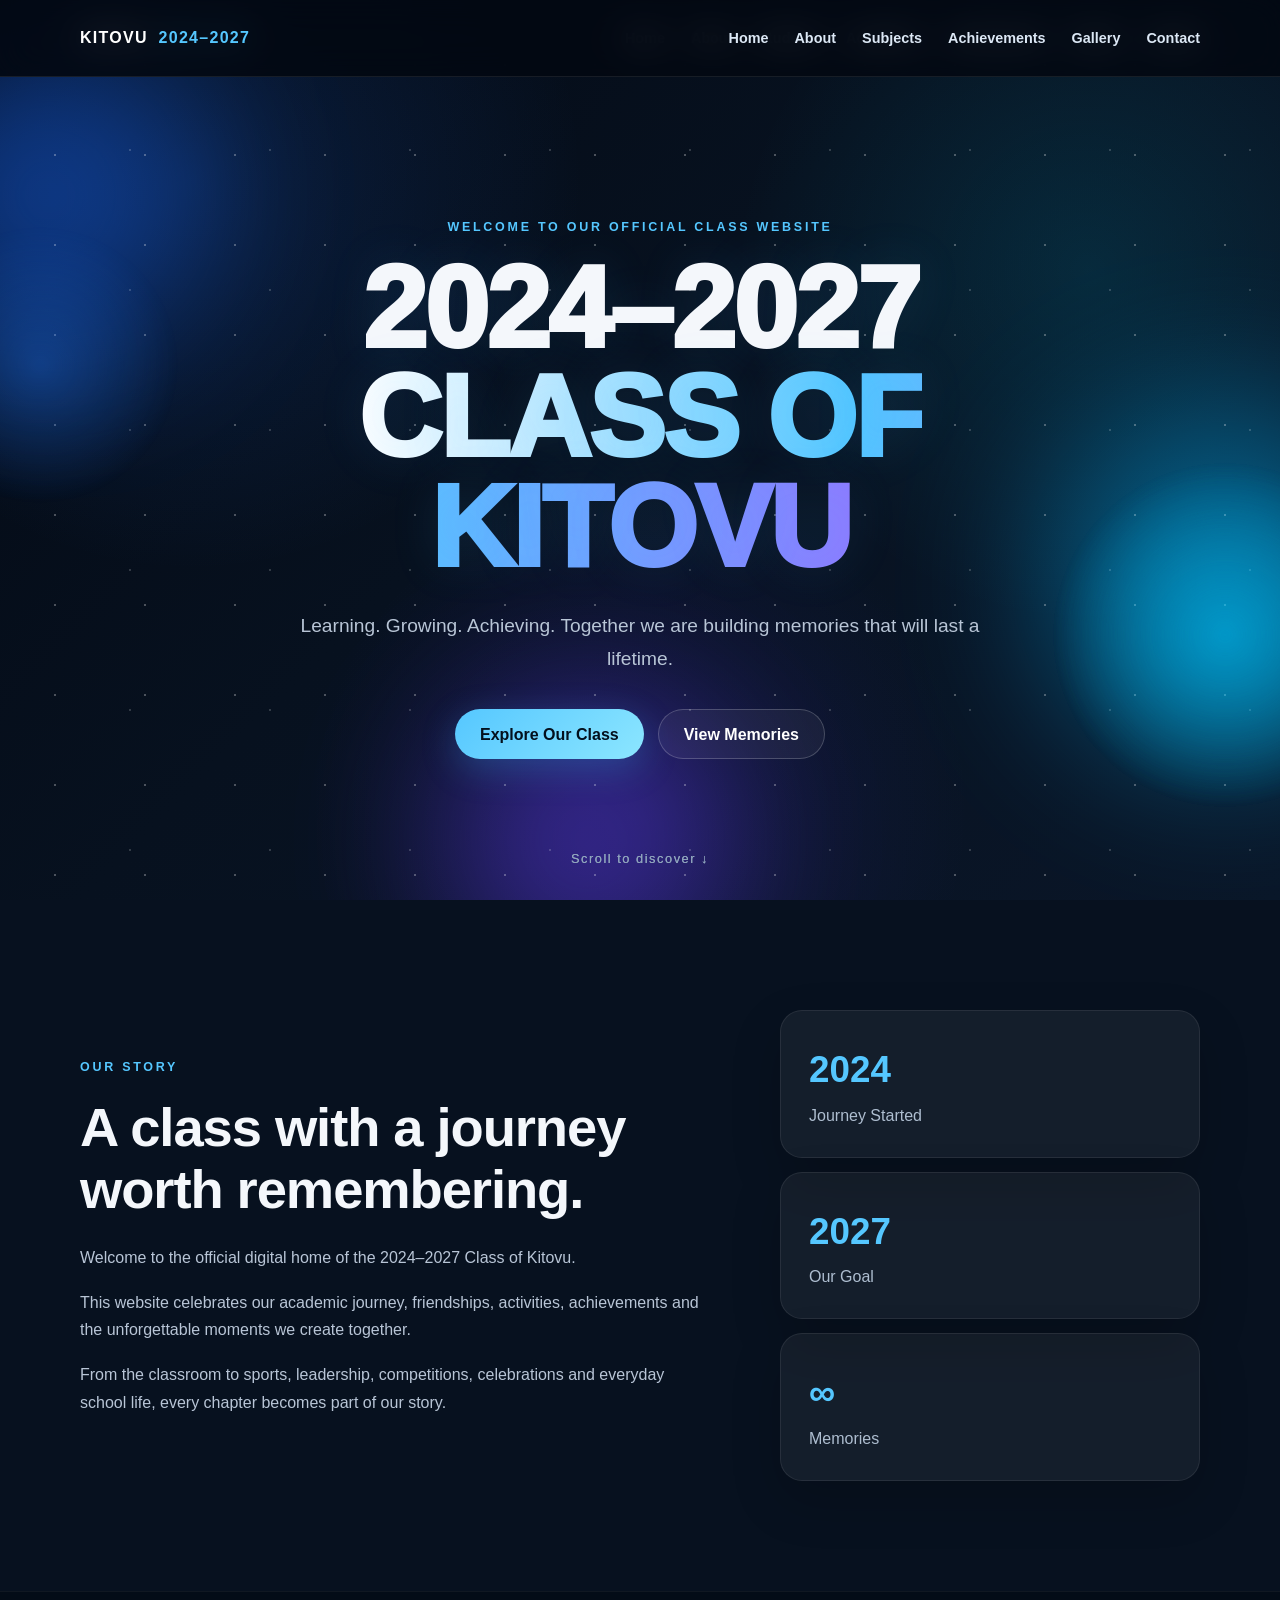
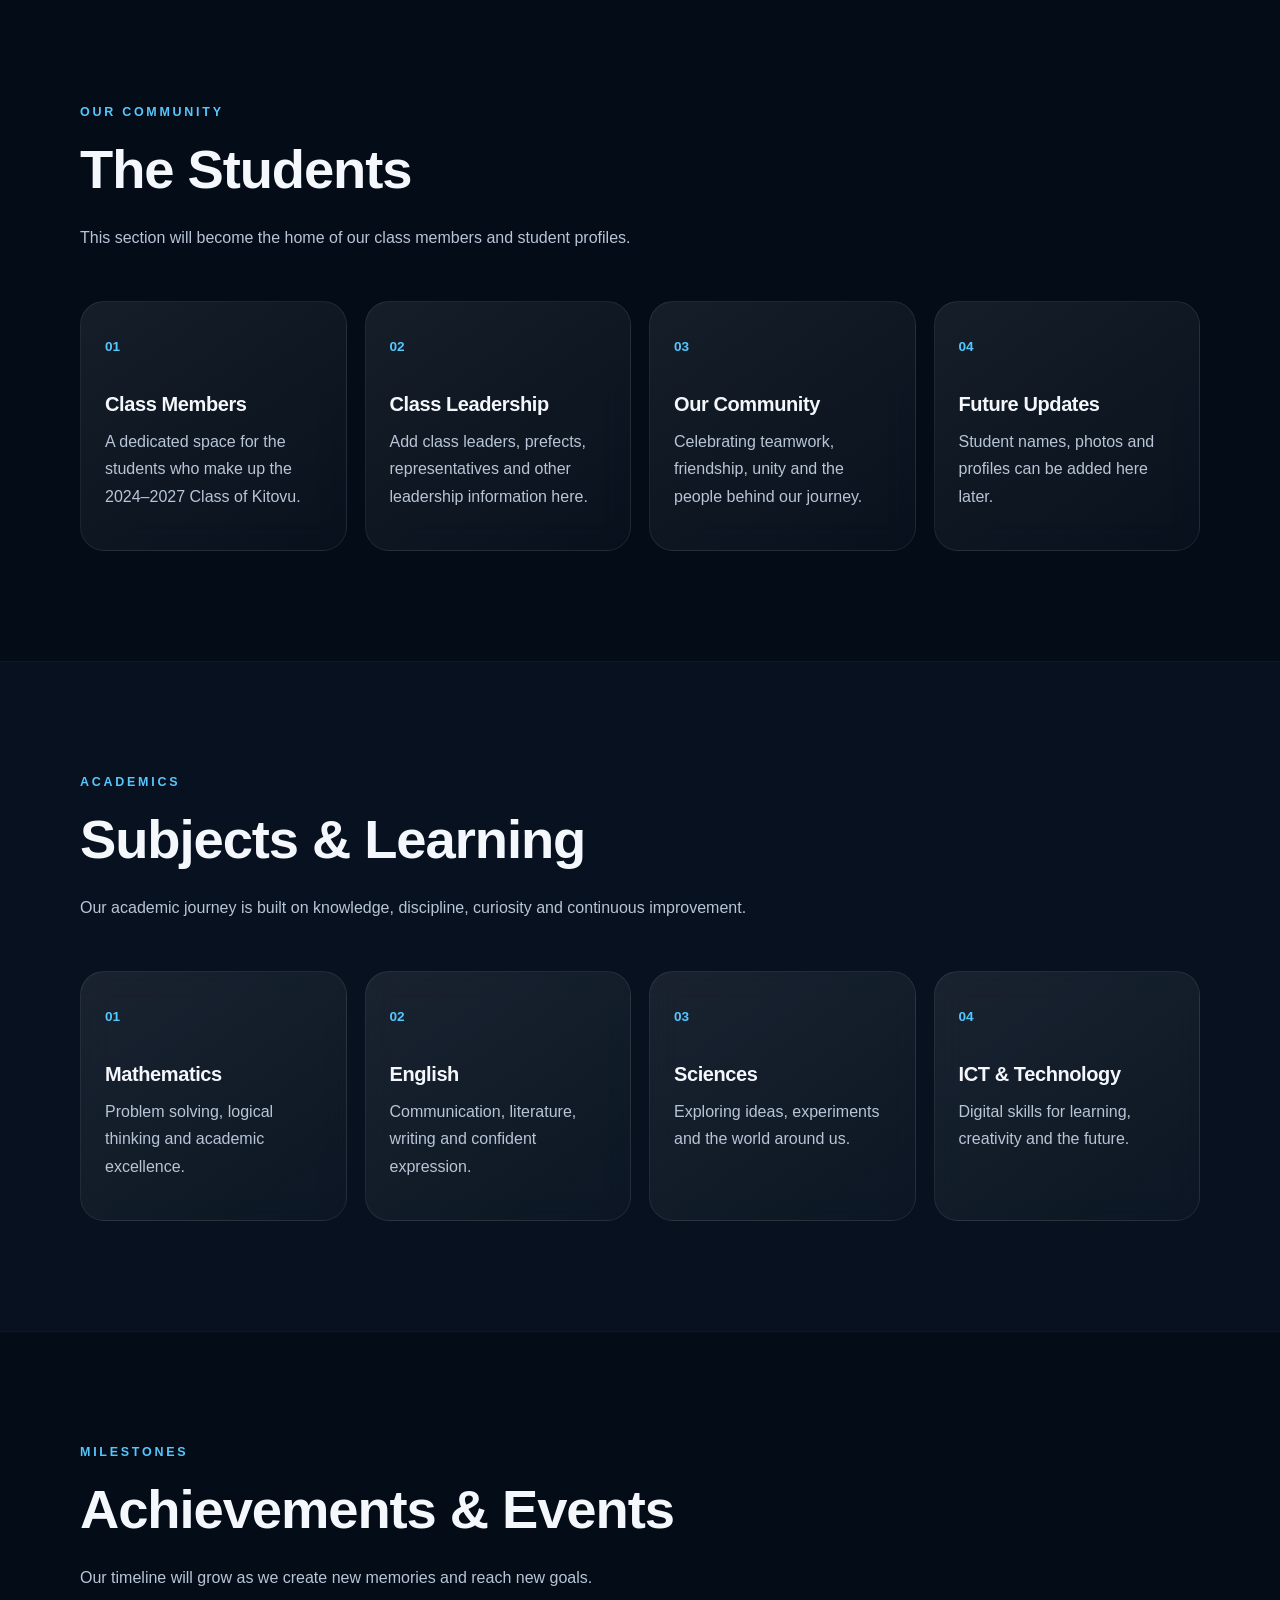
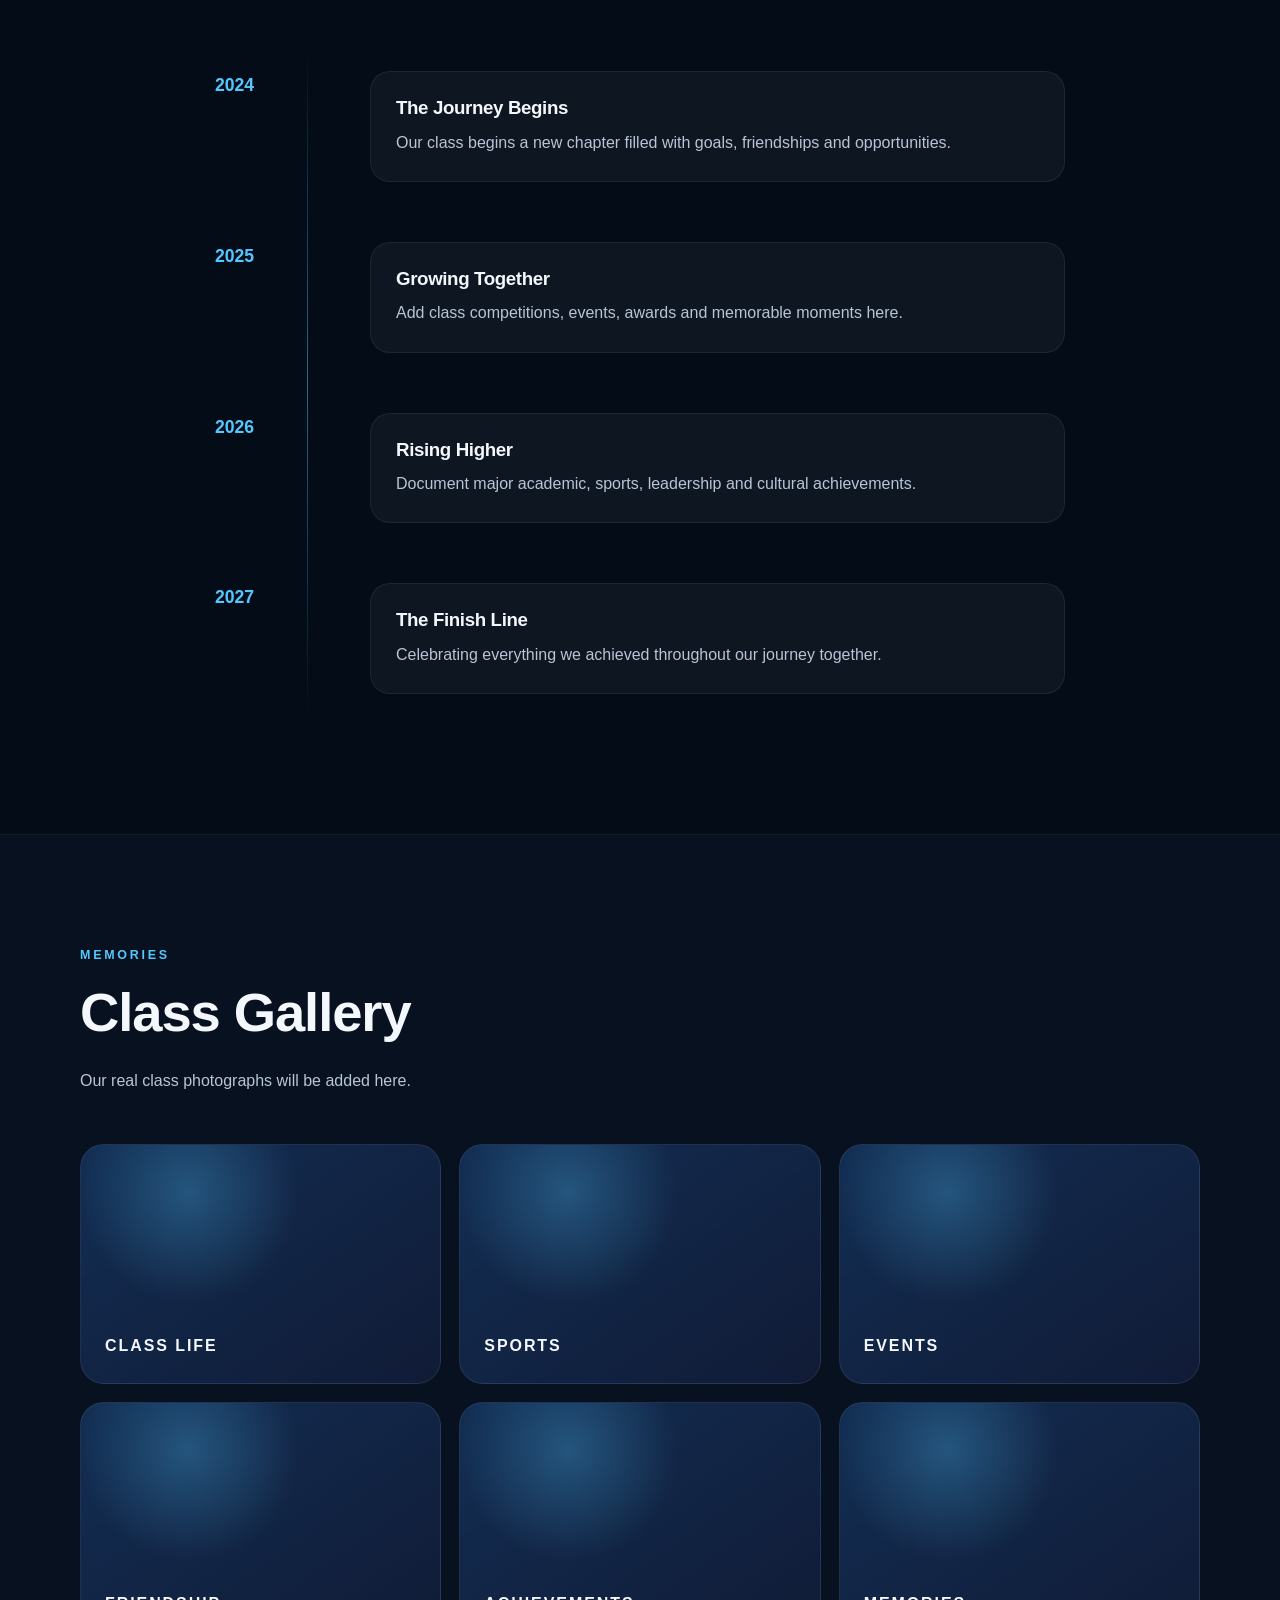
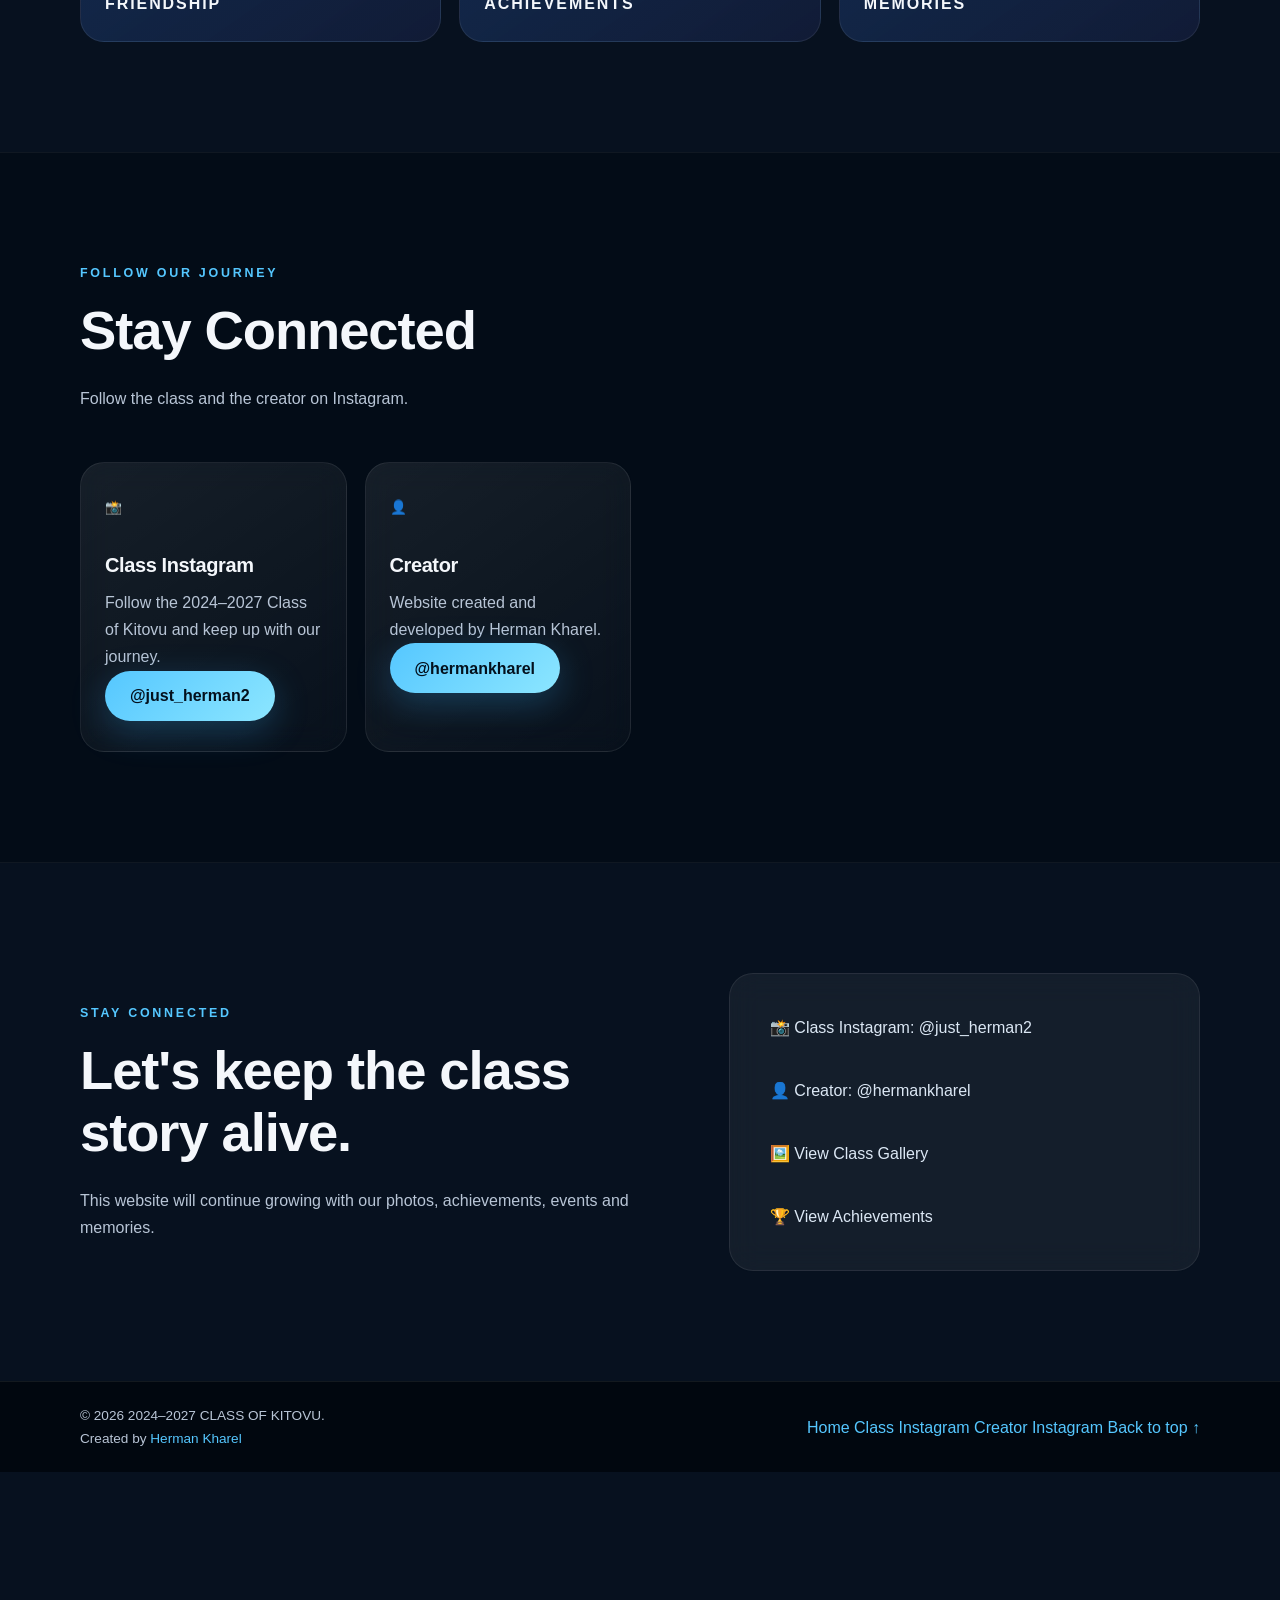
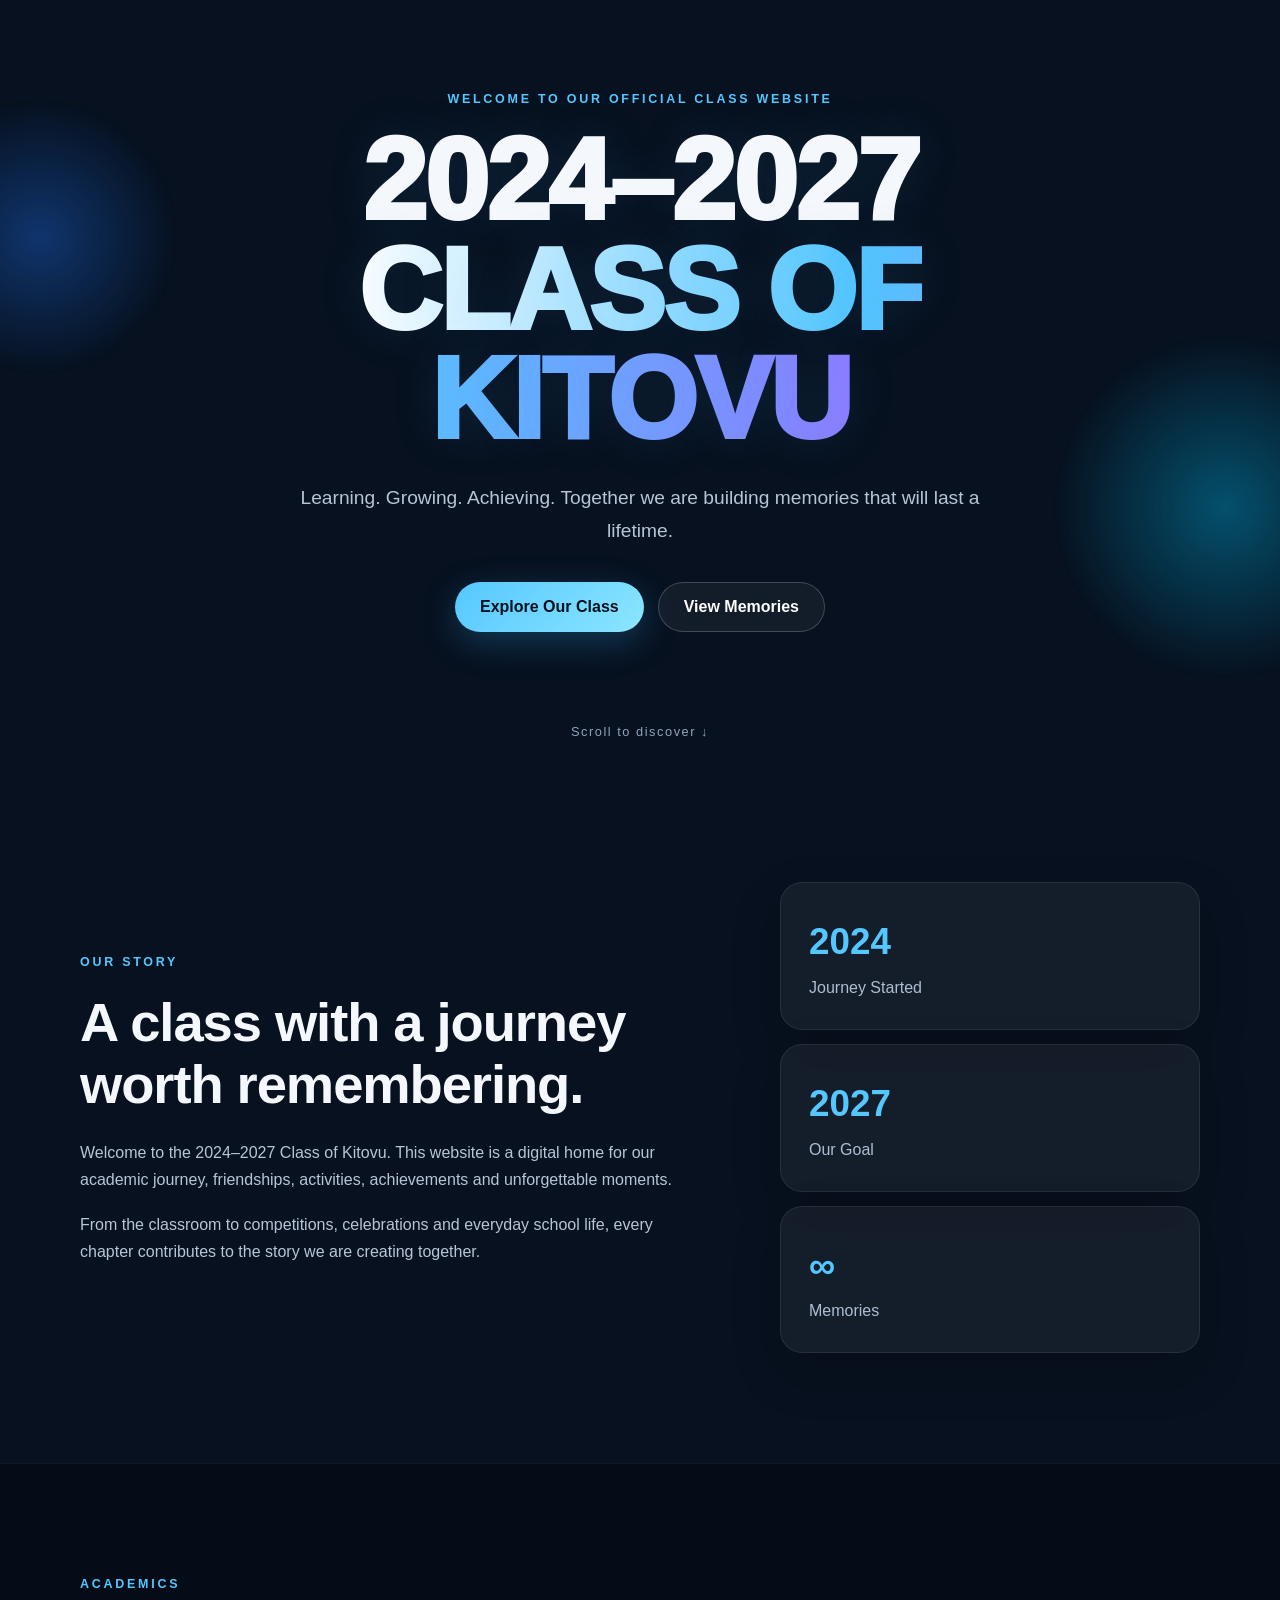
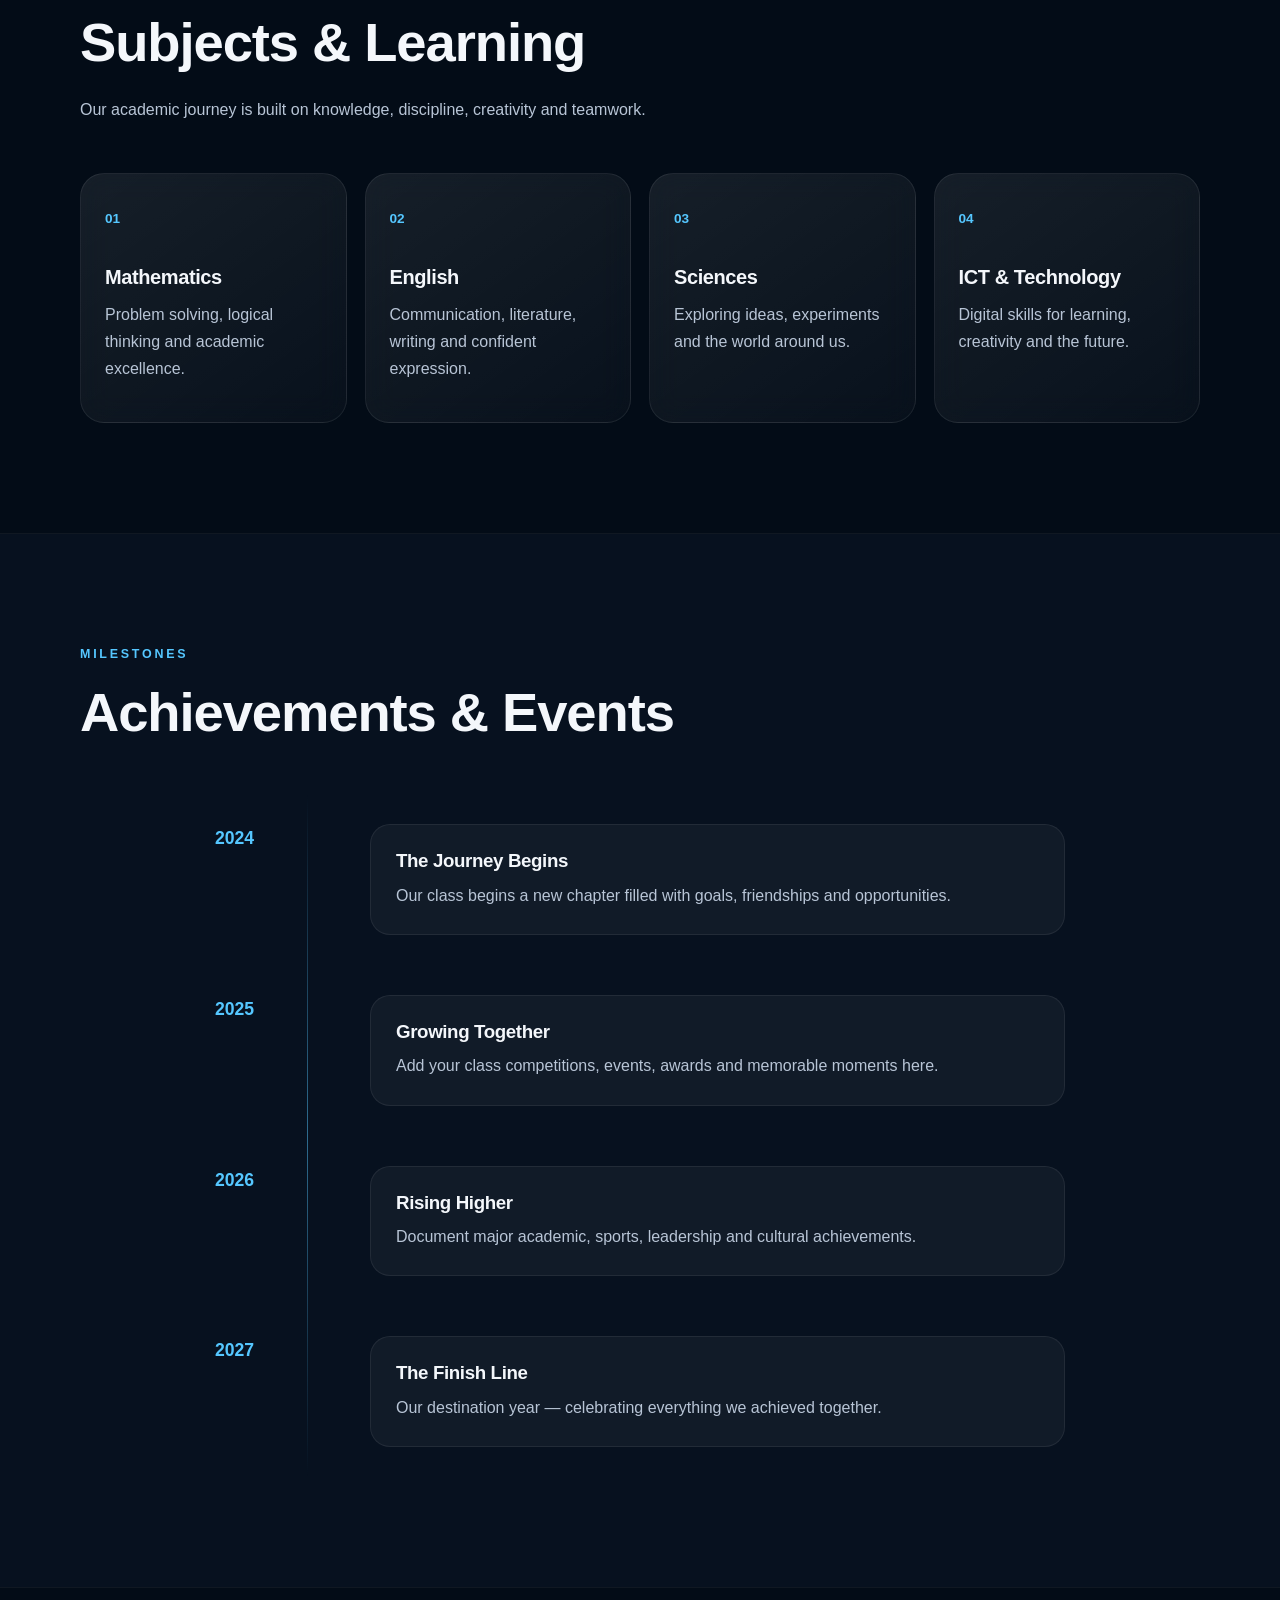
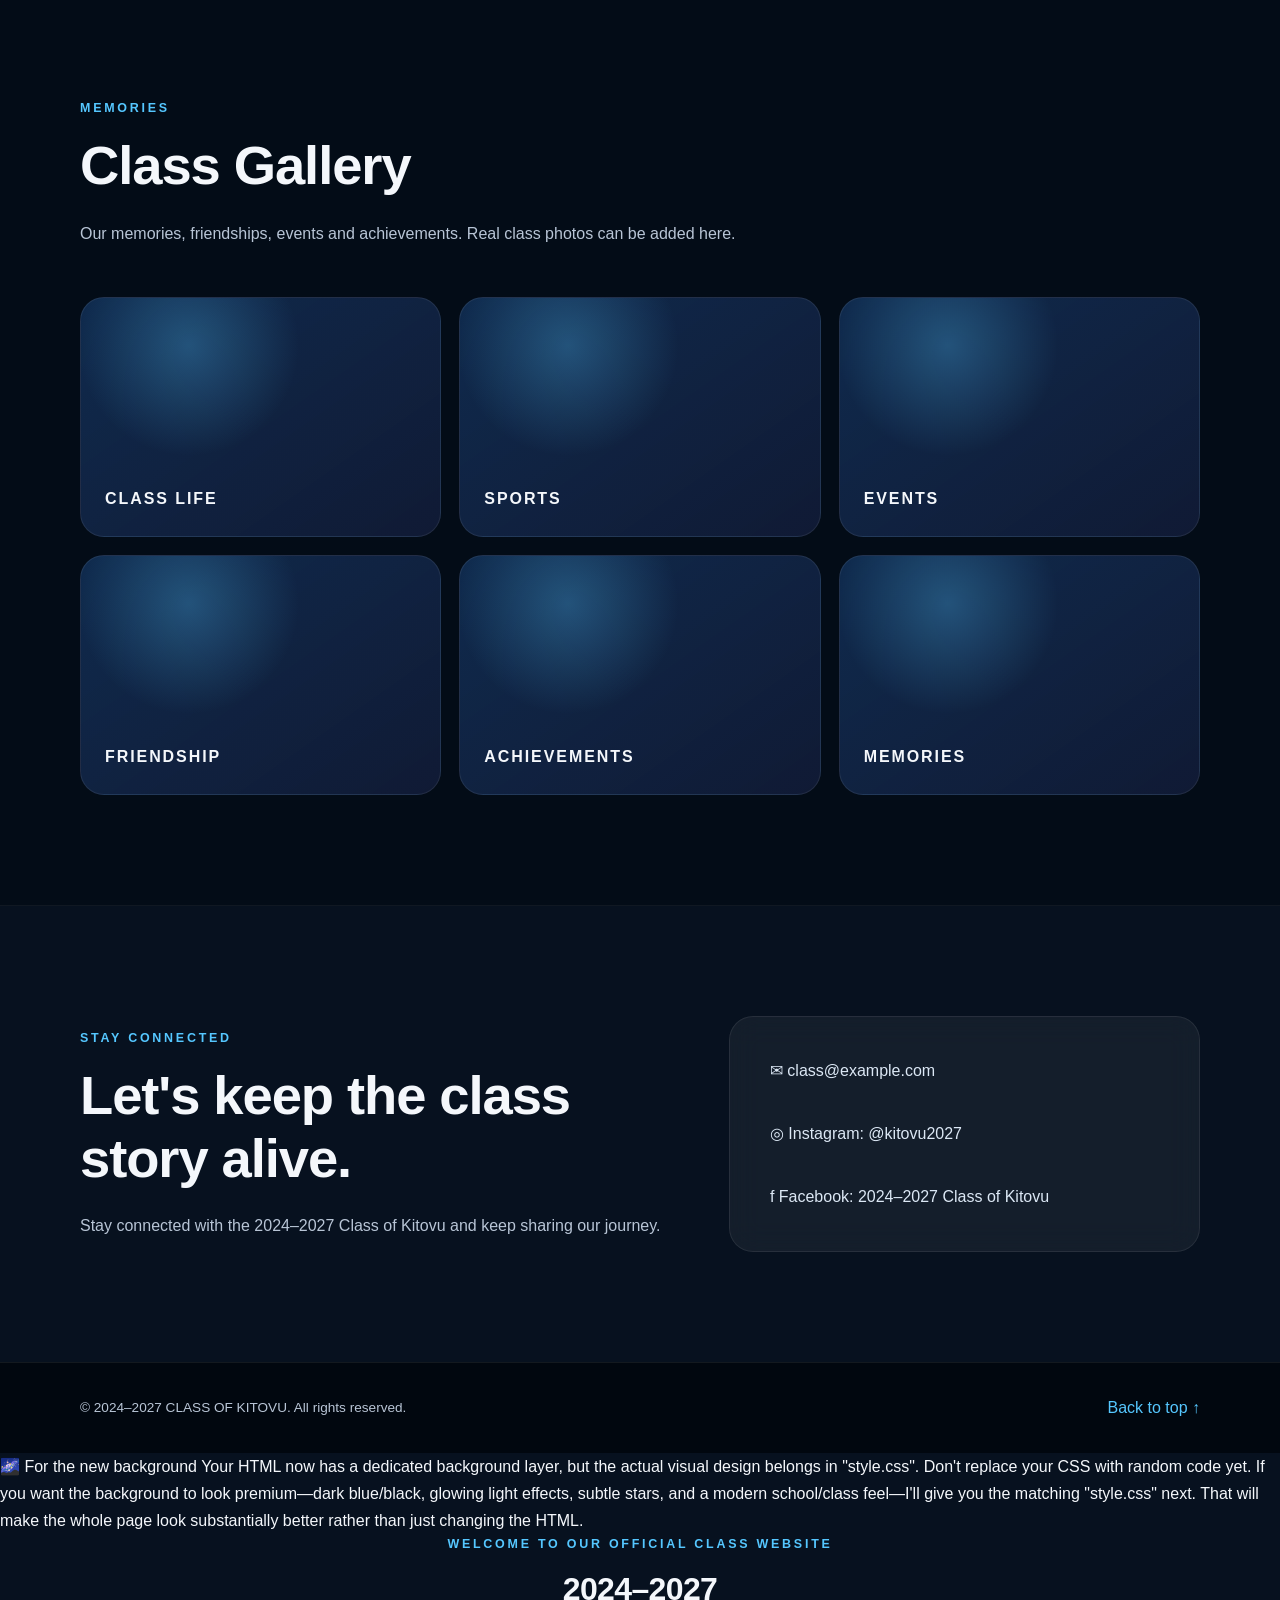
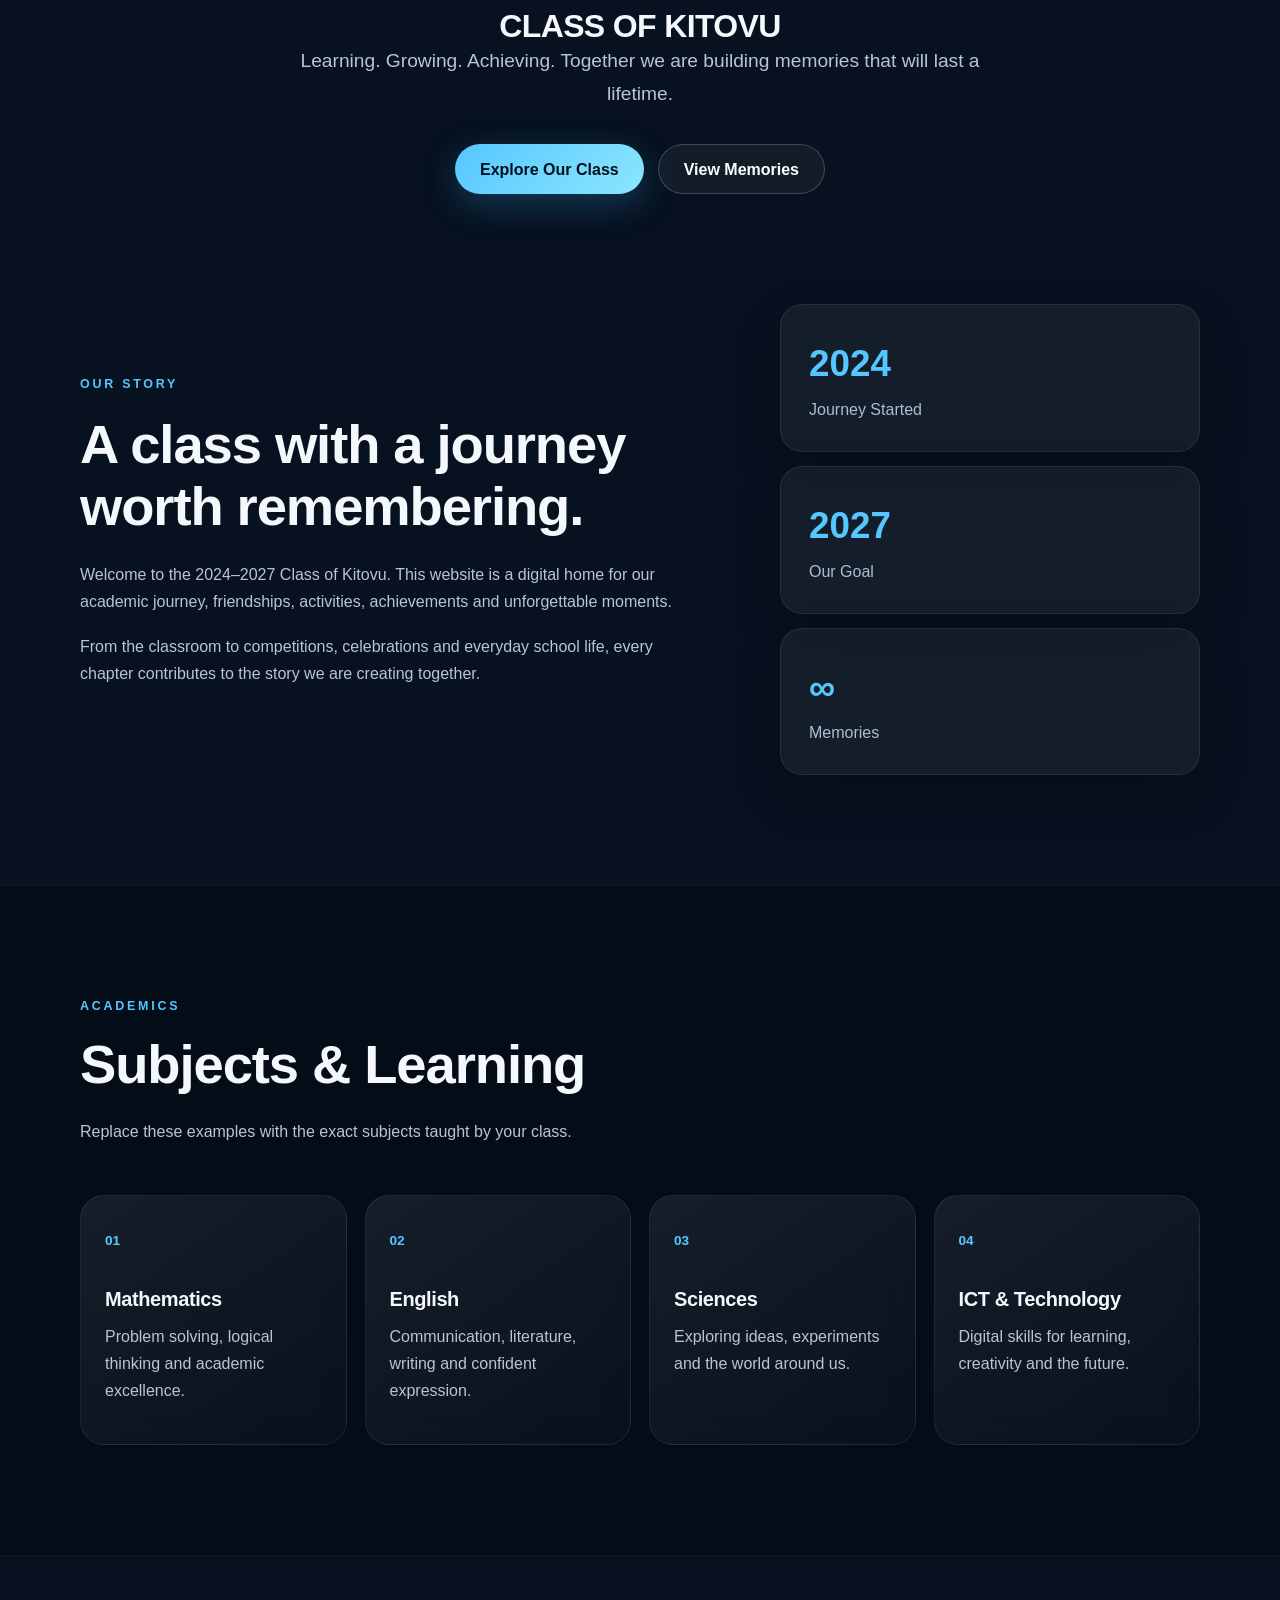
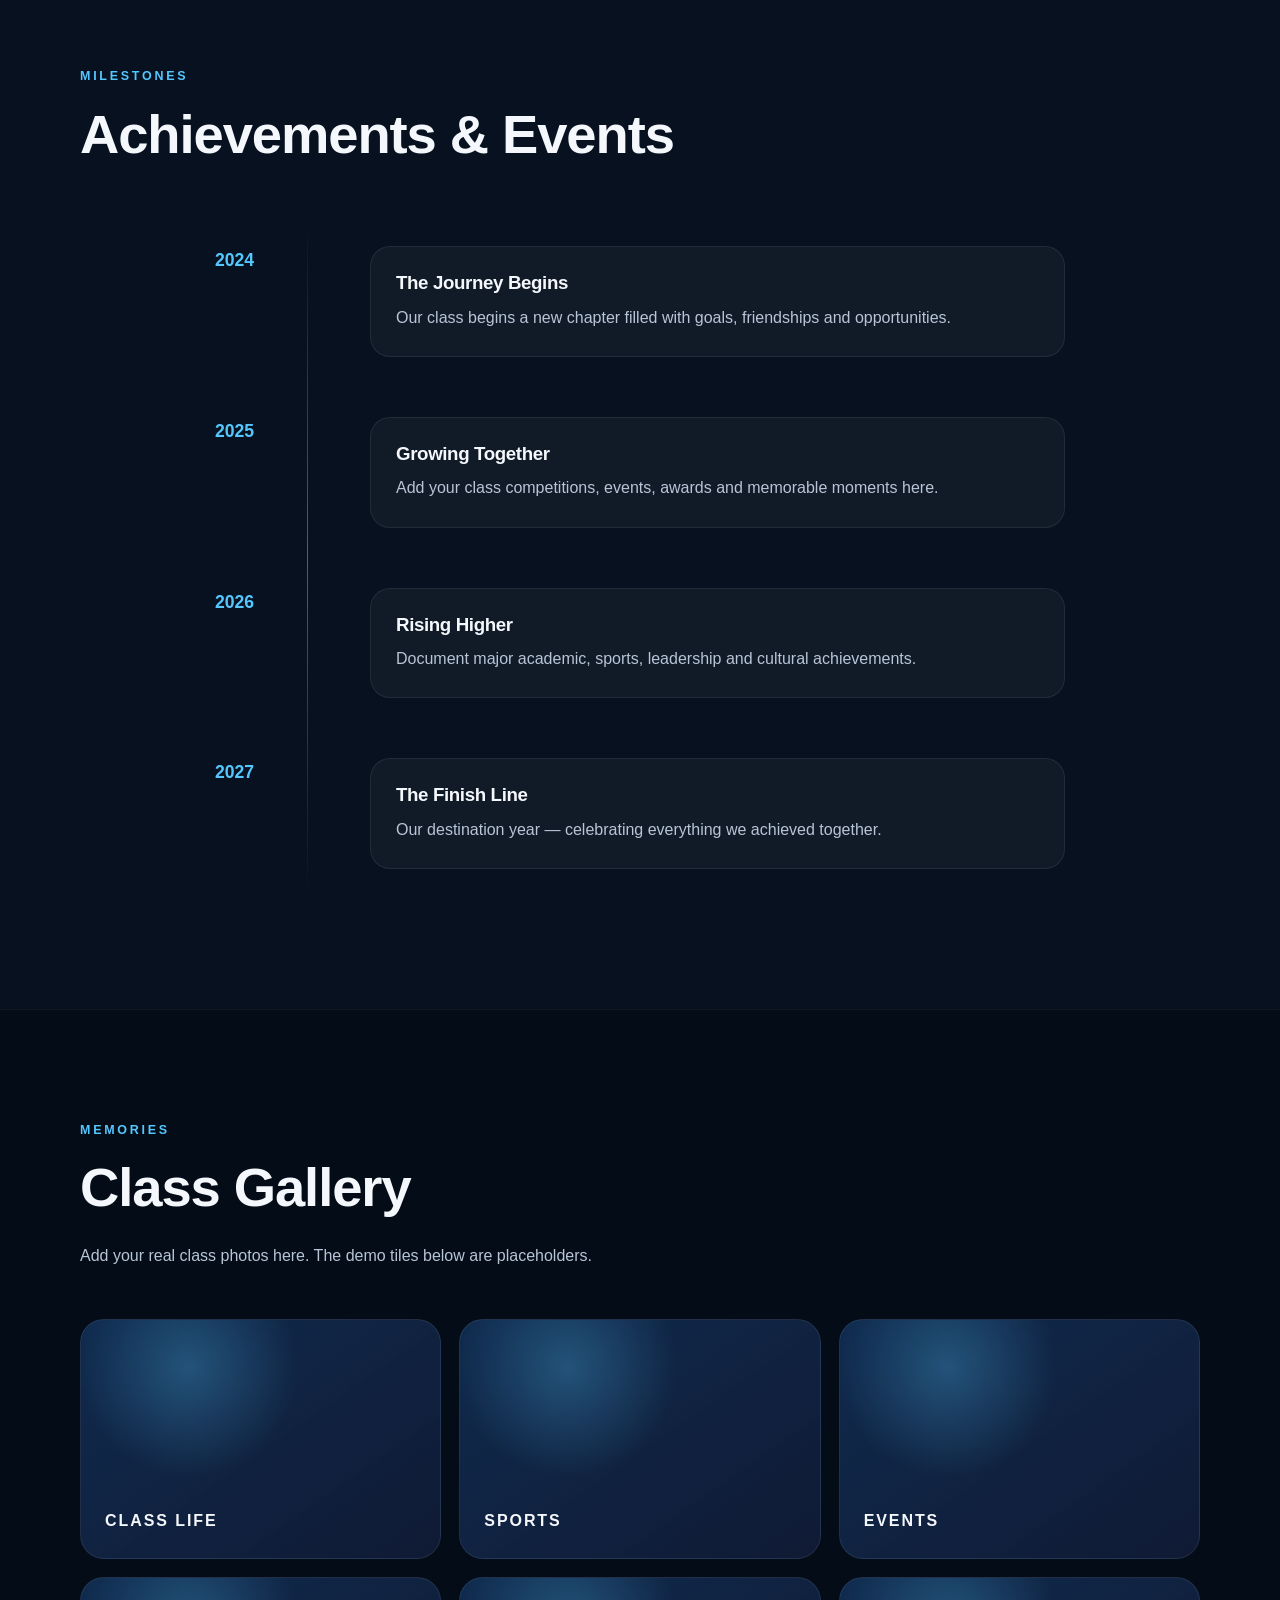
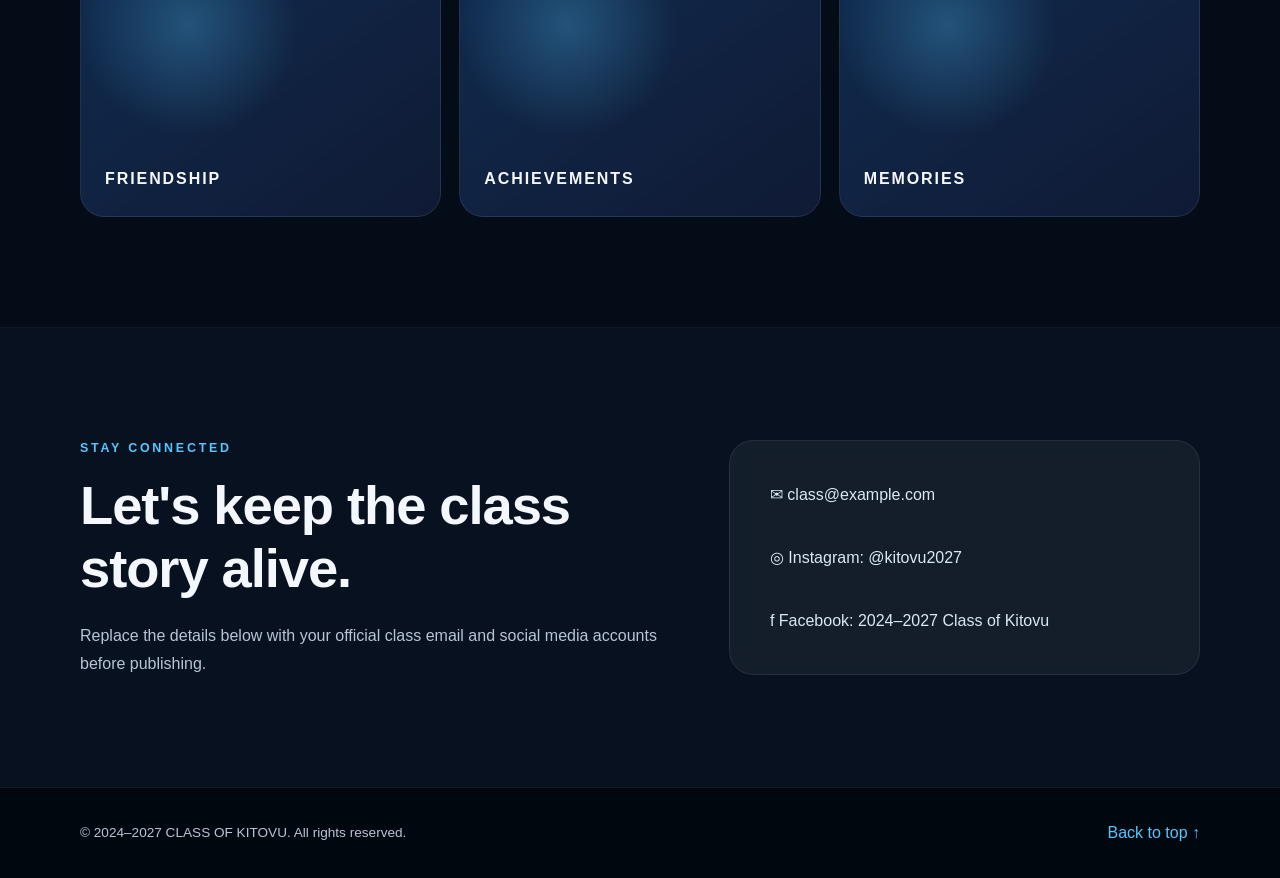
==== index.html @ 111ba19b "Refine meta tags for SEO and social media Updated meta tags for better SEO and clarity. Adjusted the" ====
<!DOCTYPE html>
<html lang="en">
<head>
  <meta charset="UTF-8">
  <meta name="viewport" content="width=device-width, initial-scale=1.0">

  <title>2024–2027 Class of Kitovu | Students, Memories & Achievements</title>

  <meta name="description"
    content="Official website of the 2024–2027 Class of Kitovu. Explore our students, academics, achievements, events, memories, gallery and class community.">

  <meta name="keywords"
    content="2024–2027 Class of Kitovu, Kitovu students, Kitovu class, Class of 2027, Kitovu school, Kitovu Uganda">

  <meta name="robots" content="index, follow">
  <meta name="theme-color" content="#07111f">

  <link rel="canonical"
    href="https://hermanjoyt.github.io/kitovu-class-2024-2027/">

  <!-- Social Media Preview -->
  <meta property="og:title"
    content="2024–2027 Class of Kitovu | Students, Memories & Achievements">

  <meta property="og:description"
    content="Explore the students, achievements, events, memories and journey of the 2024–2027 Class of Kitovu.">

  <meta property="og:type" content="website">

  <meta property="og:url"
    content="https://hermanjoyt.github.io/kitovu-class-2024-2027/">

  <meta name="twitter:card" content="summary_large_image">

  <meta name="twitter:title"
    content="2024–2027 Class of Kitovu">

  <meta name="twitter:description"
    content="The official digital home of the 2024–2027 Class of Kitovu.">

  <link rel="stylesheet" href="style.css">
</head>

<body>

  <!-- ================= BACKGROUND ================= -->

  <div class="background" aria-hidden="true">
    <div class="glow glow-1"></div>
    <div class="glow glow-2"></div>
    <div class="glow glow-3"></div>
    <div class="stars"></div>
  </div>


  <!-- ================= HEADER ================= -->

  <header class="site-header">

    <nav class="nav container" aria-label="Main navigation">

      <a class="logo" href="#home">
        KITOVU
        <span>2024–2027</span>
      </a>

      <button
        class="menu-toggle"
        aria-label="Open menu"
        aria-expanded="false">
        ☰
      </button>

      <div class="nav-links">

        <a href="#home">Home</a>
        <a href="#about">About</a>
        <a href="#students">Students</a>
        <a href="#subjects">Academics</a>
        <a href="#achievements">Achievements</a>
        <a href="#gallery">Gallery</a>
        <a href="#contact">Contact</a>

      </div>

    </nav>

  </header>


  <main>


    <!-- ================= HERO ================= -->

    <section id="home" class="hero">

      <div class="hero-orb orb-one"></div>
      <div class="hero-orb orb-two"></div>

      <div class="container hero-content reveal">

        <p class="eyebrow">
          WELCOME TO OUR OFFICIAL CLASS WEBSITE
        </p>

        <h1>
          2024–2027
          <br>
          <span>CLASS OF KITOVU</span>
        </h1>

        <p class="hero-text">
          Learning. Growing. Achieving.
          Together we are building memories
          that will last a lifetime.
        </p>

        <div class="hero-actions">

          <a class="btn btn-primary" href="#about">
            Explore Our Class
          </a>

          <a class="btn btn-ghost" href="#gallery">
            View Memories
          </a>

        </div>

      </div>

      <div class="scroll-hint">
        Scroll to discover ↓
      </div>

    </section>



    <!-- ================= ABOUT ================= -->

    <section id="about" class="section">

      <div class="container two-col">

        <div class="reveal">

          <p class="eyebrow">
            OUR STORY
          </p>

          <h2>
            A class with a journey worth remembering.
          </h2>

          <p>
            Welcome to the official digital home of the
            2024–2027 Class of Kitovu.
          </p>

          <p>
            This website celebrates our academic journey,
            friendships, activities, achievements and the
            unforgettable moments we create together.
          </p>

          <p>
            From the classroom to sports, leadership,
            competitions, celebrations and everyday school
            life, every chapter becomes part of our story.
          </p>

        </div>


        <div class="stats-card reveal">

          <div>
            <strong>2024</strong>
            <span>Journey Started</span>
          </div>

          <div>
            <strong>2027</strong>
            <span>Our Goal</span>
          </div>

          <div>
            <strong>∞</strong>
            <span>Memories</span>
          </div>

        </div>

      </div>

    </section>



    <!-- ================= STUDENTS ================= -->

    <section id="students" class="section section-dark">

      <div class="container">

        <div class="section-heading reveal">

          <p class="eyebrow">
            OUR COMMUNITY
          </p>

          <h2>
            The Students
          </h2>

          <p>
            This section will become the home of our
            class members and student profiles.
          </p>

        </div>


        <div class="cards">

          <article class="card reveal">

            <span class="card-icon">
              01
            </span>

            <h3>
              Class Members
            </h3>

            <p>
              A dedicated space for the students
              who make up the 2024–2027 Class of Kitovu.
            </p>

          </article>


          <article class="card reveal">

            <span class="card-icon">
              02
            </span>

            <h3>
              Class Leadership
            </h3>

            <p>
              Add class leaders, prefects, representatives
              and other leadership information here.
            </p>

          </article>


          <article class="card reveal">

            <span class="card-icon">
              03
            </span>

            <h3>
              Our Community
            </h3>

            <p>
              Celebrating teamwork, friendship,
              unity and the people behind our journey.
            </p>

          </article>


          <article class="card reveal">

            <span class="card-icon">
              04
            </span>

            <h3>
              Future Updates
            </h3>

            <p>
              Student names, photos and profiles
              can be added here later.
            </p>

          </article>

        </div>

      </div>

    </section>



    <!-- ================= ACADEMICS ================= -->

    <section id="subjects" class="section">

      <div class="container">

        <div class="section-heading reveal">

          <p class="eyebrow">
            ACADEMICS
          </p>

          <h2>
            Subjects & Learning
          </h2>

          <p>
            Our academic journey is built on knowledge,
            discipline, curiosity and continuous improvement.
          </p>

        </div>


        <div class="cards">

          <article class="card reveal">

            <span class="card-icon">
              01
            </span>

            <h3>
              Mathematics
            </h3>

            <p>
              Problem solving, logical thinking
              and academic excellence.
            </p>

          </article>


          <article class="card reveal">

            <span class="card-icon">
              02
            </span>

            <h3>
              English
            </h3>

            <p>
              Communication, literature, writing
              and confident expression.
            </p>

          </article>


          <article class="card reveal">

            <span class="card-icon">
              03
            </span>

            <h3>
              Sciences
            </h3>

            <p>
              Exploring ideas, experiments and
              the world around us.
            </p>

          </article>


          <article class="card reveal">

            <span class="card-icon">
              04
            </span>

            <h3>
              ICT & Technology
            </h3>

            <p>
              Digital skills for learning,
              creativity and the future.
            </p>

          </article>

        </div>

      </div>

    </section>



    <!-- ================= ACHIEVEMENTS ================= -->

    <section id="achievements" class="section section-dark">

      <div class="container">

        <div class="section-heading reveal">

          <p class="eyebrow">
            MILESTONES
          </p>

          <h2>
            Achievements & Events
          </h2>

          <p>
            Our timeline will grow as we create
            new memories and reach new goals.
          </p>

        </div>


        <div class="timeline">

          <div class="timeline-item reveal">

            <span>
              2024
            </span>

            <div>

              <h3>
                The Journey Begins
              </h3>

              <p>
                Our class begins a new chapter filled
                with goals, friendships and opportunities.
              </p>

            </div>

          </div>


          <div class="timeline-item reveal">

            <span>
              2025
            </span>

            <div>

              <h3>
                Growing Together
              </h3>

              <p>
                Add class competitions, events,
                awards and memorable moments here.
              </p>

            </div>

          </div>


          <div class="timeline-item reveal">

            <span>
              2026
            </span>

            <div>

              <h3>
                Rising Higher
              </h3>

              <p>
                Document major academic, sports,
                leadership and cultural achievements.
              </p>

            </div>

          </div>


          <div class="timeline-item reveal">

            <span>
              2027
            </span>

            <div>

              <h3>
                The Finish Line
              </h3>

              <p>
                Celebrating everything we achieved
                throughout our journey together.
              </p>

            </div>

          </div>

        </div>

      </div>

    </section>



    <!-- ================= GALLERY ================= -->

    <section id="gallery" class="section">

      <div class="container">

        <div class="section-heading reveal">

          <p class="eyebrow">
            MEMORIES
          </p>

          <h2>
            Class Gallery
          </h2>

          <p>
            Our real class photographs will be added here.
          </p>

        </div>


        <div class="gallery">

          <div class="gallery-item reveal">
            <span>CLASS LIFE</span>
          </div>

          <div class="gallery-item reveal">
            <span>SPORTS</span>
          </div>

          <div class="gallery-item reveal">
            <span>EVENTS</span>
          </div>

          <div class="gallery-item reveal">
            <span>FRIENDSHIP</span>
          </div>

          <div class="gallery-item reveal">
            <span>ACHIEVEMENTS</span>
          </div>

          <div class="gallery-item reveal">
            <span>MEMORIES</span>
          </div>

        </div>

      </div>

    </section>



    <!-- ================= SOCIAL ================= -->

    <section class="section section-dark">

      <div class="container">

        <div class="section-heading reveal">

          <p class="eyebrow">
            FOLLOW OUR JOURNEY
          </p>

          <h2>
            Stay Connected
          </h2>

          <p>
            Follow the class and the creator on Instagram.
          </p>

        </div>


        <div class="cards social-cards">


          <article class="card reveal">

            <span class="card-icon">
              📸
            </span>

            <h3>
              Class Instagram
            </h3>

            <p>
              Follow the 2024–2027 Class of Kitovu
              and keep up with our journey.
            </p>

            <a
              class="btn btn-primary"
              href="https://www.instagram.com/just_herman2"
              target="_blank"
              rel="noopener noreferrer">

              @just_herman2

            </a>

          </article>


          <article class="card reveal">

            <span class="card-icon">
              👤
            </span>

            <h3>
              Creator
            </h3>

            <p>
              Website created and developed by
              Herman Kharel.
            </p>

            <a
              class="btn btn-primary"
              href="https://www.instagram.com/hermankharel"
              target="_blank"
              rel="noopener noreferrer">

              @hermankharel

            </a>

          </article>


        </div>

      </div>

    </section>



    <!-- ================= CONTACT ================= -->

    <section id="contact" class="section">

      <div class="container contact-grid">

        <div class="reveal">

          <p class="eyebrow">
            STAY CONNECTED
          </p>

          <h2>
            Let's keep the class story alive.
          </h2>

          <p>
            This website will continue growing with
            our photos, achievements, events and memories.
          </p>

        </div>


        <div class="contact-card reveal">

          <a
            href="https://www.instagram.com/just_herman2"
            target="_blank"
            rel="noopener noreferrer">

            📸 Class Instagram:
            @just_herman2

          </a>


          <a
            href="https://www.instagram.com/hermankharel"
            target="_blank"
            rel="noopener noreferrer">

            👤 Creator:
            @hermankharel

          </a>


          <a href="#gallery">

            🖼️ View Class Gallery

          </a>


          <a href="#achievements">

            🏆 View Achievements

          </a>

        </div>

      </div>

    </section>


  </main>



  <!-- ================= FOOTER ================= -->

  <footer>

    <div class="container footer-inner">

      <div>

        <p>
          © <span id="year"></span>
          2024–2027 CLASS OF KITOVU.
        </p>

        <p class="creator-credit">

          Created by

          <a
            href="https://www.instagram.com/hermankharel"
            target="_blank"
            rel="noopener noreferrer">

            Herman Kharel

          </a>

        </p>

      </div>


      <div class="footer-links">

        <a href="#home">
          Home
        </a>

        <a
          href="https://www.instagram.com/just_herman2"
          target="_blank"
          rel="noopener noreferrer">

          Class Instagram

        </a>

        <a
          href="https://www.instagram.com/hermankharel"
          target="_blank"
          rel="noopener noreferrer">

          Creator Instagram

        </a>

        <a href="#home">
          Back to top ↑
        </a>

      </div>

    </div>

  </footer>



  <!-- ================= JAVASCRIPT ================= -->

  <script>

    /* Current year */

    const yearElement = document.getElementById("year");

    if (yearElement) {
      yearElement.textContent = new Date().getFullYear();
    }


    /* Mobile menu */

    const menuToggle =
      document.querySelector(".menu-toggle");

    const navLinks =
      document.querySelector(".nav-links");


    if (menuToggle && navLinks) {

      menuToggle.addEventListener("click", () => {

        const isOpen =
          navLinks.classList.toggle("active");

        menuToggle.setAttribute(
          "aria-expanded",
          isOpen
        );

      });


      /* Close menu after clicking a link */

      document.querySelectorAll(".nav-links a")
        .forEach(link => {

          link.addEventListener("click", () => {

            navLinks.classList.remove("active");

            menuToggle.setAttribute(
              "aria-expanded",
              "false"
            );

          });

        });

    }


    /* Scroll reveal */

    const revealElements =
      document.querySelectorAll(".reveal");


    const observer =
      new IntersectionObserver(

        entries => {

          entries.forEach(entry => {

            if (entry.isIntersecting) {

              entry.target.classList.add("visible");

              observer.unobserve(entry.target);

            }

          });

        },

        {
          threshold: 0.12
        }

      );


    revealElements.forEach(element => {

      observer.observe(element);

    });

  </script>

</body>
</html>  <header class="site-header">
    <nav class="nav container" aria-label="Main navigation">

      <a class="logo" href="#home">
        KITOVU <span>2024–2027</span>
      </a>

      <button
        class="menu-toggle"
        aria-label="Open menu"
        aria-expanded="false">
        ☰
      </button>

      <div class="nav-links">
        <a href="#home">Home</a>
        <a href="#about">About</a>
        <a href="#subjects">Subjects</a>
        <a href="#achievements">Achievements</a>
        <a href="#gallery">Gallery</a>
        <a href="#contact">Contact</a>
      </div>

    </nav>
  </header>


  <main>

    <!-- HERO -->
    <section id="home" class="hero">

      <div class="hero-orb orb-one"></div>
      <div class="hero-orb orb-two"></div>

      <div class="container hero-content reveal">

        <p class="eyebrow">
          WELCOME TO OUR OFFICIAL CLASS WEBSITE
        </p>

        <h1>
          2024–2027
          <br>
          <span>CLASS OF KITOVU</span>
        </h1>

        <p class="hero-text">
          Learning. Growing. Achieving.
          Together we are building memories that will last a lifetime.
        </p>

        <div class="hero-actions">
          <a class="btn btn-primary" href="#about">
            Explore Our Class
          </a>

          <a class="btn btn-ghost" href="#gallery">
            View Memories
          </a>
        </div>

      </div>

      <div class="scroll-hint">
        Scroll to discover ↓
      </div>

    </section>


    <!-- ABOUT -->
    <section id="about" class="section">

      <div class="container two-col">

        <div class="reveal">

          <p class="eyebrow">
            OUR STORY
          </p>

          <h2>
            A class with a journey worth remembering.
          </h2>

          <p>
            Welcome to the 2024–2027 Class of Kitovu.
            This website is a digital home for our academic journey,
            friendships, activities, achievements and unforgettable moments.
          </p>

          <p>
            From the classroom to competitions, celebrations and everyday
            school life, every chapter contributes to the story we are
            creating together.
          </p>

        </div>


        <div class="stats-card reveal">

          <div>
            <strong>2024</strong>
            <span>Journey Started</span>
          </div>

          <div>
            <strong>2027</strong>
            <span>Our Goal</span>
          </div>

          <div>
            <strong>∞</strong>
            <span>Memories</span>
          </div>

        </div>

      </div>

    </section>


    <!-- SUBJECTS -->
    <section id="subjects" class="section section-dark">

      <div class="container">

        <div class="section-heading reveal">

          <p class="eyebrow">
            ACADEMICS
          </p>

          <h2>
            Subjects & Learning
          </h2>

          <p>
            Our academic journey is built on knowledge, discipline,
            creativity and teamwork.
          </p>

        </div>


        <div class="cards">

          <article class="card reveal">
            <span class="card-icon">01</span>
            <h3>Mathematics</h3>
            <p>
              Problem solving, logical thinking and academic excellence.
            </p>
          </article>


          <article class="card reveal">
            <span class="card-icon">02</span>
            <h3>English</h3>
            <p>
              Communication, literature, writing and confident expression.
            </p>
          </article>


          <article class="card reveal">
            <span class="card-icon">03</span>
            <h3>Sciences</h3>
            <p>
              Exploring ideas, experiments and the world around us.
            </p>
          </article>


          <article class="card reveal">
            <span class="card-icon">04</span>
            <h3>ICT & Technology</h3>
            <p>
              Digital skills for learning, creativity and the future.
            </p>
          </article>

        </div>

      </div>

    </section>


    <!-- ACHIEVEMENTS -->
    <section id="achievements" class="section">

      <div class="container">

        <div class="section-heading reveal">

          <p class="eyebrow">
            MILESTONES
          </p>

          <h2>
            Achievements & Events
          </h2>

        </div>


        <div class="timeline">

          <div class="timeline-item reveal">
            <span>2024</span>

            <div>
              <h3>The Journey Begins</h3>

              <p>
                Our class begins a new chapter filled with goals,
                friendships and opportunities.
              </p>
            </div>
          </div>


          <div class="timeline-item reveal">
            <span>2025</span>

            <div>
              <h3>Growing Together</h3>

              <p>
                Add your class competitions, events, awards and
                memorable moments here.
              </p>
            </div>
          </div>


          <div class="timeline-item reveal">
            <span>2026</span>

            <div>
              <h3>Rising Higher</h3>

              <p>
                Document major academic, sports, leadership and
                cultural achievements.
              </p>
            </div>
          </div>


          <div class="timeline-item reveal">
            <span>2027</span>

            <div>
              <h3>The Finish Line</h3>

              <p>
                Our destination year — celebrating everything
                we achieved together.
              </p>
            </div>
          </div>

        </div>

      </div>

    </section>


    <!-- GALLERY -->
    <section id="gallery" class="section section-dark">

      <div class="container">

        <div class="section-heading reveal">

          <p class="eyebrow">
            MEMORIES
          </p>

          <h2>
            Class Gallery
          </h2>

          <p>
            Our memories, friendships, events and achievements.
            Real class photos can be added here.
          </p>

        </div>


        <div class="gallery">

          <div class="gallery-item reveal">
            <span>CLASS LIFE</span>
          </div>

          <div class="gallery-item reveal">
            <span>SPORTS</span>
          </div>

          <div class="gallery-item reveal">
            <span>EVENTS</span>
          </div>

          <div class="gallery-item reveal">
            <span>FRIENDSHIP</span>
          </div>

          <div class="gallery-item reveal">
            <span>ACHIEVEMENTS</span>
          </div>

          <div class="gallery-item reveal">
            <span>MEMORIES</span>
          </div>

        </div>

      </div>

    </section>


    <!-- CONTACT -->
    <section id="contact" class="section">

      <div class="container contact-grid">

        <div class="reveal">

          <p class="eyebrow">
            STAY CONNECTED
          </p>

          <h2>
            Let's keep the class story alive.
          </h2>

          <p>
            Stay connected with the 2024–2027 Class of Kitovu
            and keep sharing our journey.
          </p>

        </div>


        <div class="contact-card reveal">

          <a href="mailto:class@example.com">
            ✉ class@example.com
          </a>

          <a href="#" aria-label="Instagram">
            ◎ Instagram: @kitovu2027
          </a>

          <a href="#" aria-label="Facebook">
            f Facebook: 2024–2027 Class of Kitovu
          </a>

        </div>

      </div>

    </section>

  </main>


  <!-- FOOTER -->
  <footer>

    <div class="container footer-inner">

      <p>
        © <span id="year"></span>
        2024–2027 CLASS OF KITOVU.
        All rights reserved.
      </p>

      <a href="#home">
        Back to top ↑
      </a>

    </div>

  </footer>


  <script src="script.js"></script>

</body>
</html>

🌌 For the new background

Your HTML now has a dedicated background layer, but the actual visual design belongs in "style.css". Don't replace your CSS with random code yet.

If you want the background to look premium—dark blue/black, glowing light effects, subtle stars, and a modern school/class feel—I'll give you the matching "style.css" next. That will make the whole page look substantially better rather than just changing the HTML.      <div class="hero-orb orb-two"></div>
      <div class="container hero-content reveal">
        <p class="eyebrow">WELCOME TO OUR OFFICIAL CLASS WEBSITE</p>
        <h1>2024–2027<br><span>CLASS OF KITOVU</span></h1>
        <p class="hero-text">Learning. Growing. Achieving. Together we are building memories that will last a lifetime.</p>
        <div class="hero-actions">
          <a class="btn btn-primary" href="#about">Explore Our Class</a>
          <a class="btn btn-ghost" href="#gallery">View Memories</a>
        </div>
      </div>
      <div class="scroll-hint">Scroll to discover ↓</div>
    </section>

    <section id="about" class="section">
      <div class="container two-col">
        <div class="reveal">
          <p class="eyebrow">OUR STORY</p>
          <h2>A class with a journey worth remembering.</h2>
          <p>Welcome to the 2024–2027 Class of Kitovu. This website is a digital home for our academic journey, friendships, activities, achievements and unforgettable moments.</p>
          <p>From the classroom to competitions, celebrations and everyday school life, every chapter contributes to the story we are creating together.</p>
        </div>
        <div class="stats-card reveal">
          <div><strong>2024</strong><span>Journey Started</span></div>
          <div><strong>2027</strong><span>Our Goal</span></div>
          <div><strong>∞</strong><span>Memories</span></div>
        </div>
      </div>
    </section>

    <section id="subjects" class="section section-dark">
      <div class="container">
        <div class="section-heading reveal">
          <p class="eyebrow">ACADEMICS</p>
          <h2>Subjects & Learning</h2>
          <p>Replace these examples with the exact subjects taught by your class.</p>
        </div>
        <div class="cards">
          <article class="card reveal"><span class="card-icon">01</span><h3>Mathematics</h3><p>Problem solving, logical thinking and academic excellence.</p></article>
          <article class="card reveal"><span class="card-icon">02</span><h3>English</h3><p>Communication, literature, writing and confident expression.</p></article>
          <article class="card reveal"><span class="card-icon">03</span><h3>Sciences</h3><p>Exploring ideas, experiments and the world around us.</p></article>
          <article class="card reveal"><span class="card-icon">04</span><h3>ICT & Technology</h3><p>Digital skills for learning, creativity and the future.</p></article>
        </div>
      </div>
    </section>

    <section id="achievements" class="section">
      <div class="container">
        <div class="section-heading reveal">
          <p class="eyebrow">MILESTONES</p>
          <h2>Achievements & Events</h2>
        </div>
        <div class="timeline">
          <div class="timeline-item reveal"><span>2024</span><div><h3>The Journey Begins</h3><p>Our class begins a new chapter filled with goals, friendships and opportunities.</p></div></div>
          <div class="timeline-item reveal"><span>2025</span><div><h3>Growing Together</h3><p>Add your class competitions, events, awards and memorable moments here.</p></div></div>
          <div class="timeline-item reveal"><span>2026</span><div><h3>Rising Higher</h3><p>Document major academic, sports, leadership and cultural achievements.</p></div></div>
          <div class="timeline-item reveal"><span>2027</span><div><h3>The Finish Line</h3><p>Our destination year — celebrating everything we achieved together.</p></div></div>
        </div>
      </div>
    </section>

    <section id="gallery" class="section section-dark">
      <div class="container">
        <div class="section-heading reveal">
          <p class="eyebrow">MEMORIES</p>
          <h2>Class Gallery</h2>
          <p>Add your real class photos here. The demo tiles below are placeholders.</p>
        </div>
        <div class="gallery">
          <div class="gallery-item reveal"><span>CLASS LIFE</span></div>
          <div class="gallery-item reveal"><span>SPORTS</span></div>
          <div class="gallery-item reveal"><span>EVENTS</span></div>
          <div class="gallery-item reveal"><span>FRIENDSHIP</span></div>
          <div class="gallery-item reveal"><span>ACHIEVEMENTS</span></div>
          <div class="gallery-item reveal"><span>MEMORIES</span></div>
        </div>
      </div>
    </section>

    <section id="contact" class="section">
      <div class="container contact-grid">
        <div class="reveal">
          <p class="eyebrow">STAY CONNECTED</p>
          <h2>Let's keep the class story alive.</h2>
          <p>Replace the details below with your official class email and social media accounts before publishing.</p>
        </div>
        <div class="contact-card reveal">
          <a href="mailto:class@example.com">✉ class@example.com</a>
          <a href="#" aria-label="Instagram placeholder">◎ Instagram: @kitovu2027</a>
          <a href="#" aria-label="Facebook placeholder">f Facebook: 2024–2027 Class of Kitovu</a>
        </div>
      </div>
    </section>
  </main>

  <footer>
    <div class="container footer-inner">
      <p>© <span id="year"></span> 2024–2027 CLASS OF KITOVU. All rights reserved.</p>
      <a href="#home">Back to top ↑</a>
    </div>
  </footer>

  <script src="script.js"></script>
</body>
</html>
---- style.css ----
/* =========================================================
   KITOVU CLASS 2024–2027
   Full Website Styling
   ========================================================= */

* {
  margin: 0;
  padding: 0;
  box-sizing: border-box;
}

html {
  scroll-behavior: smooth;
}

body {
  font-family: Arial, Helvetica, sans-serif;
  background: #07111f;
  color: #f4f7fb;
  line-height: 1.7;
  overflow-x: hidden;
}

/* =========================================================
   BACKGROUND
   ========================================================= */

.background {
  position: fixed;
  inset: 0;
  z-index: -10;
  overflow: hidden;
  background:
    radial-gradient(circle at 15% 20%, rgba(38, 119, 255, 0.16), transparent 30%),
    radial-gradient(circle at 85% 30%, rgba(0, 214, 255, 0.12), transparent 28%),
    radial-gradient(circle at 50% 90%, rgba(91, 55, 255, 0.12), transparent 32%),
    linear-gradient(135deg, #030914 0%, #07111f 45%, #0a1628 100%);
}

.glow {
  position: absolute;
  border-radius: 50%;
  filter: blur(80px);
  opacity: 0.45;
  pointer-events: none;
}

.glow-1 {
  width: 300px;
  height: 300px;
  top: 5%;
  left: -100px;
  background: #1769ff;
}

.glow-2 {
  width: 350px;
  height: 350px;
  top: 45%;
  right: -120px;
  background: #00b7ff;
}

.glow-3 {
  width: 280px;
  height: 280px;
  bottom: -80px;
  left: 35%;
  background: #673cff;
}

.stars {
  position: absolute;
  inset: 0;
  opacity: 0.35;
  background-image:
    radial-gradient(circle, rgba(255,255,255,0.8) 1px, transparent 1px),
    radial-gradient(circle, rgba(255,255,255,0.5) 1px, transparent 1px);
  background-size: 90px 90px, 140px 140px;
  background-position: 10px 20px, 60px 80px;
}

/* =========================================================
   GENERAL
   ========================================================= */

.container {
  width: min(1120px, 90%);
  margin: 0 auto;
}

.section {
  position: relative;
  padding: 110px 0;
}

.section-dark {
  background: rgba(2, 9, 18, 0.58);
  border-top: 1px solid rgba(255, 255, 255, 0.05);
  border-bottom: 1px solid rgba(255, 255, 255, 0.05);
}

h1,
h2,
h3 {
  line-height: 1.15;
  letter-spacing: -0.02em;
}

h2 {
  font-size: clamp(2rem, 5vw, 3.4rem);
  margin-bottom: 22px;
}

p {
  color: #b8c5d6;
}

.eyebrow {
  color: #55c7ff;
  font-size: 0.78rem;
  font-weight: 800;
  letter-spacing: 0.22em;
  margin-bottom: 16px;
}

/* =========================================================
   HEADER
   ========================================================= */

.site-header {
  position: fixed;
  top: 0;
  left: 0;
  width: 100%;
  z-index: 1000;
  background: rgba(3, 9, 18, 0.72);
  backdrop-filter: blur(18px);
  -webkit-backdrop-filter: blur(18px);
  border-bottom: 1px solid rgba(255,255,255,0.07);
}

.nav {
  min-height: 76px;
  display: flex;
  align-items: center;
  justify-content: space-between;
}

.logo {
  color: white;
  text-decoration: none;
  font-size: 1rem;
  font-weight: 900;
  letter-spacing: 0.08em;
}

.logo span {
  color: #55c7ff;
  margin-left: 5px;
}

.nav-links {
  display: flex;
  align-items: center;
  gap: 26px;
}

.nav-links a {
  color: #dce8f5;
  text-decoration: none;
  font-size: 0.9rem;
  font-weight: 600;
  transition: 0.25s ease;
}

.nav-links a:hover {
  color: #55c7ff;
}

.menu-toggle {
  display: none;
  border: 0;
  background: transparent;
  color: white;
  font-size: 1.6rem;
  cursor: pointer;
}

/* =========================================================
   HERO
   ========================================================= */

.hero {
  position: relative;
  min-height: 100vh;
  display: flex;
  align-items: center;
  justify-content: center;
  overflow: hidden;
  padding-top: 76px;
}

.hero-content {
  position: relative;
  z-index: 2;
  text-align: center;
  max-width: 900px;
}

.hero h1 {
  font-size: clamp(3.2rem, 9vw, 7.5rem);
  font-weight: 950;
  line-height: 0.95;
  margin-bottom: 28px;
  text-shadow: 0 0 50px rgba(75, 180, 255, 0.12);
}

.hero h1 span {
  background: linear-gradient(90deg, #ffffff, #55c7ff, #8c7cff);
  -webkit-background-clip: text;
  background-clip: text;
  color: transparent;
}

.hero-text {
  max-width: 680px;
  margin: 0 auto 34px;
  font-size: clamp(1rem, 2vw, 1.2rem);
}

.hero-actions {
  display: flex;
  justify-content: center;
  gap: 14px;
  flex-wrap: wrap;
}

.btn {
  display: inline-flex;
  align-items: center;
  justify-content: center;
  min-height: 50px;
  padding: 0 25px;
  border-radius: 999px;
  text-decoration: none;
  font-weight: 800;
  transition: 0.3s ease;
}

.btn-primary {
  color: #03101d;
  background: linear-gradient(135deg, #55c7ff, #8ce6ff);
  box-shadow: 0 10px 35px rgba(50, 180, 255, 0.25);
}

.btn-primary:hover {
  transform: translateY(-4px);
  box-shadow: 0 15px 45px rgba(50, 180, 255, 0.38);
}

.btn-ghost {
  color: white;
  border: 1px solid rgba(255,255,255,0.2);
  background: rgba(255,255,255,0.05);
  backdrop-filter: blur(10px);
}

.btn-ghost:hover {
  transform: translateY(-4px);
  border-color: rgba(85,199,255,0.7);
  background: rgba(85,199,255,0.1);
}

.hero-orb {
  position: absolute;
  border-radius: 50%;
  filter: blur(2px);
  opacity: 0.35;
}

.orb-one {
  width: 280px;
  height: 280px;
  left: -100px;
  top: 25%;
  background: radial-gradient(circle, #227aff, transparent 70%);
}

.orb-two {
  width: 350px;
  height: 350px;
  right: -120px;
  bottom: 10%;
  background: radial-gradient(circle, #00c8ff, transparent 70%);
}

.scroll-hint {
  position: absolute;
  bottom: 30px;
  left: 50%;
  transform: translateX(-50%);
  color: #8fa4bc;
  font-size: 0.8rem;
  letter-spacing: 0.12em;
}

/* =========================================================
   ABOUT
   ========================================================= */

.two-col {
  display: grid;
  grid-template-columns: 1.2fr 0.8fr;
  gap: 70px;
  align-items: center;
}

.two-col h2 {
  max-width: 650px;
}

.two-col p {
  margin-bottom: 18px;
  max-width: 700px;
}

.stats-card {
  display: grid;
  grid-template-columns: 1fr;
  gap: 14px;
}

.stats-card > div {
  padding: 28px;
  border: 1px solid rgba(255,255,255,0.08);
  border-radius: 22px;
  background: rgba(255,255,255,0.055);
  backdrop-filter: blur(15px);
  box-shadow: 0 20px 50px rgba(0,0,0,0.18);
}

.stats-card strong {
  display: block;
  font-size: 2.3rem;
  color: #55c7ff;
}

.stats-card span {
  color: #aebed0;
}

/* =========================================================
   SECTION HEADINGS
   ========================================================= */

.section-heading {
  max-width: 700px;
  margin-bottom: 50px;
}

.section-heading p:last-child {
  margin-top: 10px;
}

/* =========================================================
   CARDS
   ========================================================= */

.cards {
  display: grid;
  grid-template-columns: repeat(4, 1fr);
  gap: 18px;
}

.card {
  padding: 30px 24px;
  min-height: 250px;
  border-radius: 24px;
  border: 1px solid rgba(255,255,255,0.08);
  background:
    linear-gradient(
      145deg,
      rgba(255,255,255,0.08),
      rgba(255,255,255,0.025)
    );
  backdrop-filter: blur(15px);
  transition: 0.35s ease;
}

.card:hover {
  transform: translateY(-8px);
  border-color: rgba(85,199,255,0.4);
  box-shadow: 0 25px 60px rgba(0,0,0,0.25);
}

.card-icon {
  display: inline-flex;
  margin-bottom: 35px;
  color: #55c7ff;
  font-weight: 900;
  font-size: 0.85rem;
}

.card h3 {
  font-size: 1.25rem;
  margin-bottom: 12px;
}

/* =========================================================
   TIMELINE
   ========================================================= */

.timeline {
  position: relative;
  max-width: 850px;
  margin: auto;
}

.timeline::before {
  content: "";
  position: absolute;
  left: 92px;
  top: 0;
  bottom: 0;
  width: 1px;
  background: linear-gradient(
    to bottom,
    transparent,
    rgba(85,199,255,0.5),
    transparent
  );
}

.timeline-item {
  position: relative;
  display: grid;
  grid-template-columns: 120px 1fr;
  gap: 35px;
  padding: 30px 0;
}

.timeline-item > span {
  color: #55c7ff;
  font-weight: 900;
  font-size: 1.1rem;
}

.timeline-item > div {
  padding: 25px;
  border-radius: 20px;
  background: rgba(255,255,255,0.045);
  border: 1px solid rgba(255,255,255,0.07);
}

.timeline-item h3 {
  margin-bottom: 10px;
}

/* =========================================================
   GALLERY
   ========================================================= */

.gallery {
  display: grid;
  grid-template-columns: repeat(3, 1fr);
  gap: 18px;
}

.gallery-item {
  min-height: 240px;
  border-radius: 24px;
  border: 1px solid rgba(255,255,255,0.08);
  display: flex;
  align-items: flex-end;
  padding: 24px;
  overflow: hidden;
  position: relative;
  background:
    linear-gradient(
      145deg,
      rgba(40,100,180,0.35),
      rgba(20,30,60,0.8)
    );
  transition: 0.35s ease;
}

.gallery-item::before {
  content: "";
  position: absolute;
  inset: 0;
  background:
    radial-gradient(
      circle at 30% 20%,
      rgba(85,199,255,0.28),
      transparent 35%
    );
}

.gallery-item:hover {
  transform: scale(1.025);
  border-color: rgba(85,199,255,0.45);
}

.gallery-item span {
  position: relative;
  z-index: 2;
  font-weight: 900;
  letter-spacing: 0.12em;
}

/* =========================================================
   CONTACT
   ========================================================= */

.contact-grid {
  display: grid;
  grid-template-columns: 1fr 0.8fr;
  gap: 60px;
  align-items: center;
}

.contact-card {
  display: flex;
  flex-direction: column;
  gap: 12px;
  padding: 28px;
  border-radius: 24px;
  background: rgba(255,255,255,0.055);
  border: 1px solid rgba(255,255,255,0.08);
  backdrop-filter: blur(15px);
}

.contact-card a {
  color: #dce8f5;
  text-decoration: none;
  padding: 12px;
  border-radius: 12px;
  transition: 0.25s ease;
}

.contact-card a:hover {
  color: #55c7ff;
  background: rgba(85,199,255,0.07);
}

/* =========================================================
   FOOTER
   ========================================================= */

footer {
  background: rgba(1,5,12,0.8);
  border-top: 1px solid rgba(255,255,255,0.07);
}

.footer-inner {
  min-height: 90px;
  display: flex;
  align-items: center;
  justify-content: space-between;
  gap: 20px;
}

.footer-inner p {
  font-size: 0.85rem;
}

.footer-inner a {
  color: #55c7ff;
  text-decoration: none;
}

/* =========================================================
   ANIMATIONS
   ========================================================= */

.reveal {
  opacity: 0;
  transform: translateY(25px);
  animation: reveal 0.8s ease forwards;
}

@keyframes reveal {
  to {
    opacity: 1;
    transform: translateY(0);
  }
}

/* =========================================================
   MOBILE
   ========================================================= */

@media (max-width: 900px) {

  .nav-links {
    position: absolute;
    top: 76px;
    left: 5%;
    right: 5%;
    display: none;
    flex-direction: column;
    align-items: stretch;
    gap: 0;
    padding: 12px;
    border-radius: 18px;
    background: rgba(3,9,18,0.96);
    border: 1px solid rgba(255,255,255,0.08);
    backdrop-filter: blur(18px);
  }

  .nav-links.active {
    display: flex;
  }

  .nav-links a {
    padding: 14px;
    border-radius: 10px;
  }

  .nav-links a:hover {
    background: rgba(85,199,255,0.08);
  }

  .menu-toggle {
    display: block;
  }

  .two-col,
  .contact-grid {
    grid-template-columns: 1fr;
    gap: 40px;
  }

  .cards {
    grid-template-columns: repeat(2, 1fr);
  }

  .gallery {
    grid-template-columns: repeat(2, 1fr);
  }
}

/* =========================================================
   SMALL PHONES
   ========================================================= */

@media (max-width: 560px) {

  .section {
    padding: 80px 0;
  }

  .hero {
    min-height: 92vh;
  }

  .hero h1 {
    font-size: clamp(2.8rem, 15vw, 5rem);
  }

  .hero-text {
    font-size: 0.95rem;
  }

  .btn {
    width: 100%;
  }

  .hero-actions {
    flex-direction: column;
  }

  .cards,
  .gallery {
    grid-template-columns: 1fr;
  }

  .gallery-item {
    min-height: 210px;
  }

  .timeline::before {
    left: 18px;
  }

  .timeline-item {
    grid-template-columns: 1fr;
    gap: 10px;
    padding-left: 45px;
  }

  .timeline-item > span {
    position: relative;
  }

  .footer-inner {
    flex-direction: column;
    justify-content: center;
    text-align: center;
    padding: 25px 0;
  }

}@keyframes float{50%{transform:translateY(-25px) translateX(12px)}}
@media(max-width:850px){.nav-links{display:none;position:absolute;top:74px;left:0;width:100%;padding:20px;background:#0b1220;flex-direction:column}.nav-links.open{display:flex}.menu-toggle{display:block}.cards{grid-template-columns:repeat(2,1fr)}.two-col,.contact-grid{grid-template-columns:1fr;gap:40px}.gallery{grid-template-columns:repeat(2,1fr)}}
@media(max-width:560px){.cards,.gallery{grid-template-columns:1fr}.timeline-item{grid-template-columns:65px 1fr;gap:16px}.footer-inner{flex-direction:column}.hero-text{font-size:1rem}}
@media(prefers-reduced-motion:reduce){html{scroll-behavior:auto}.reveal{transition:none}.hero-orb{animation:none}.btn,.card,.gallery-item{transition:none}}
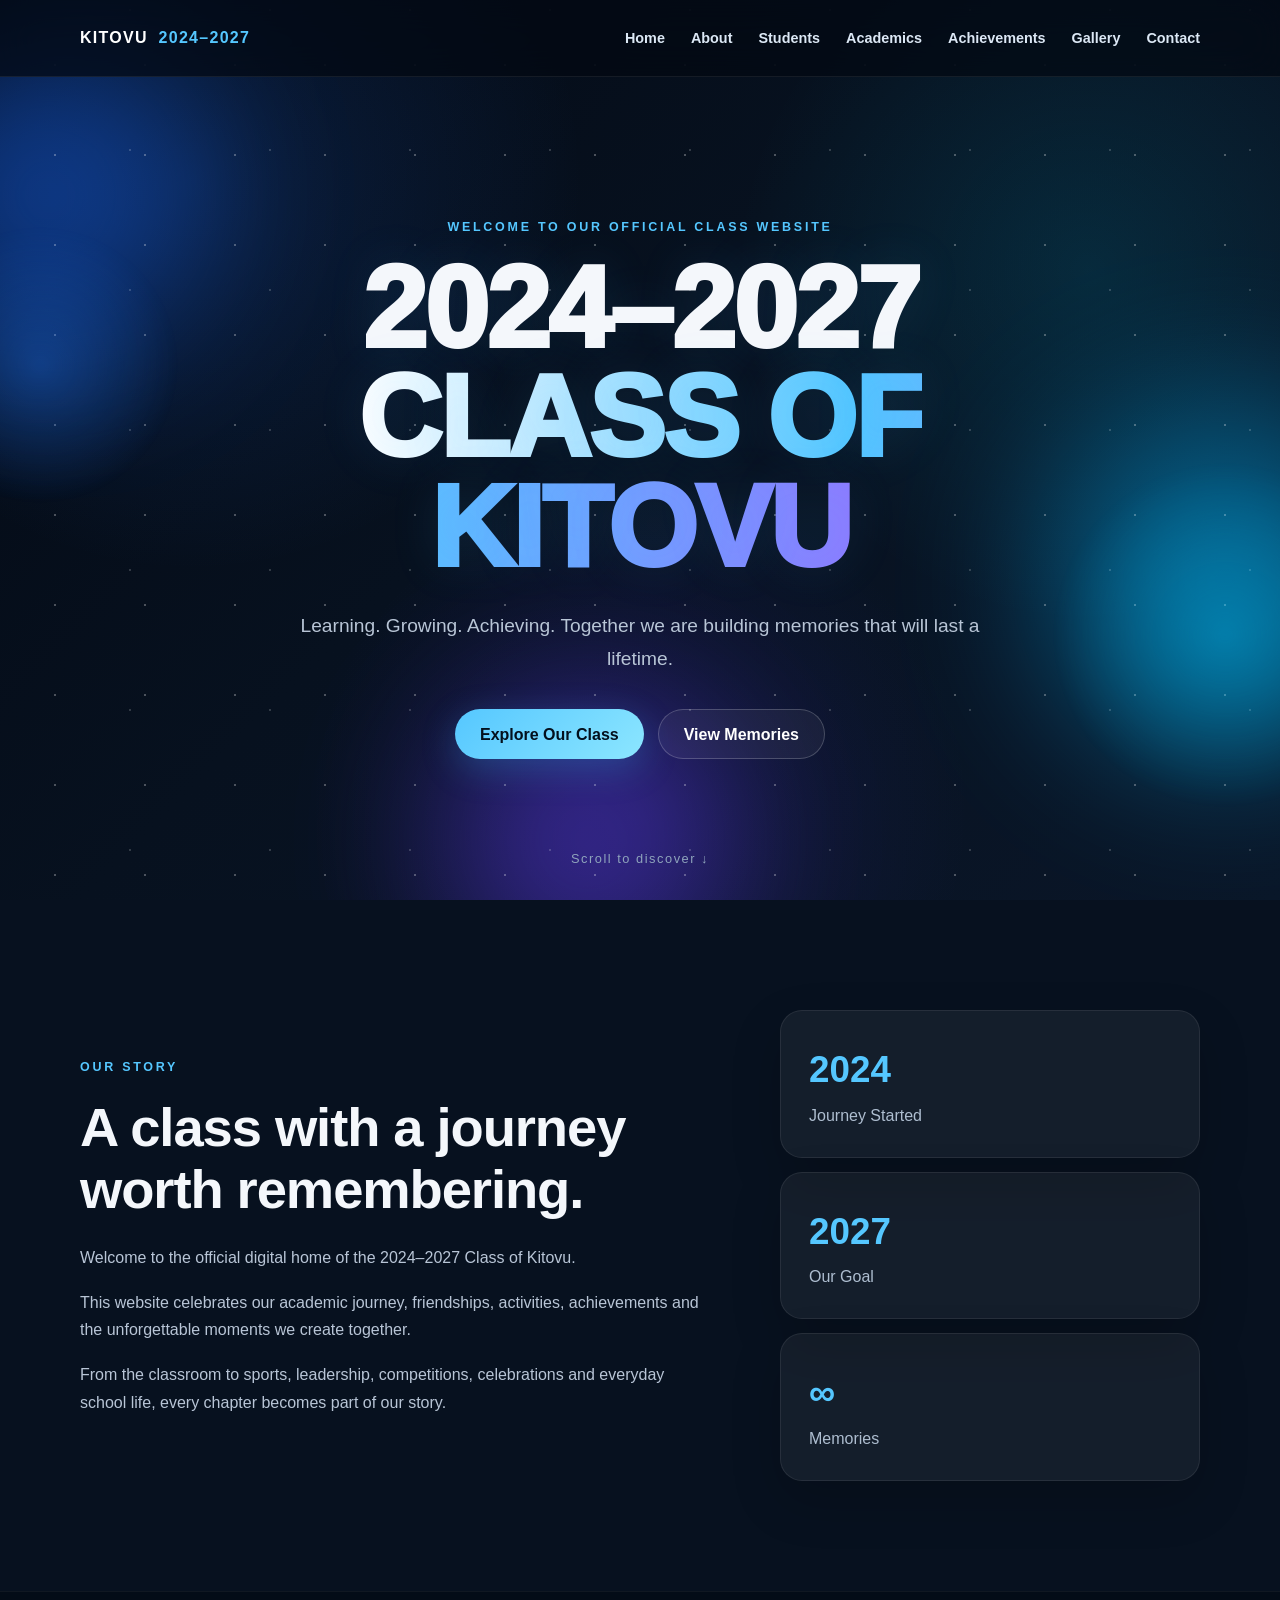
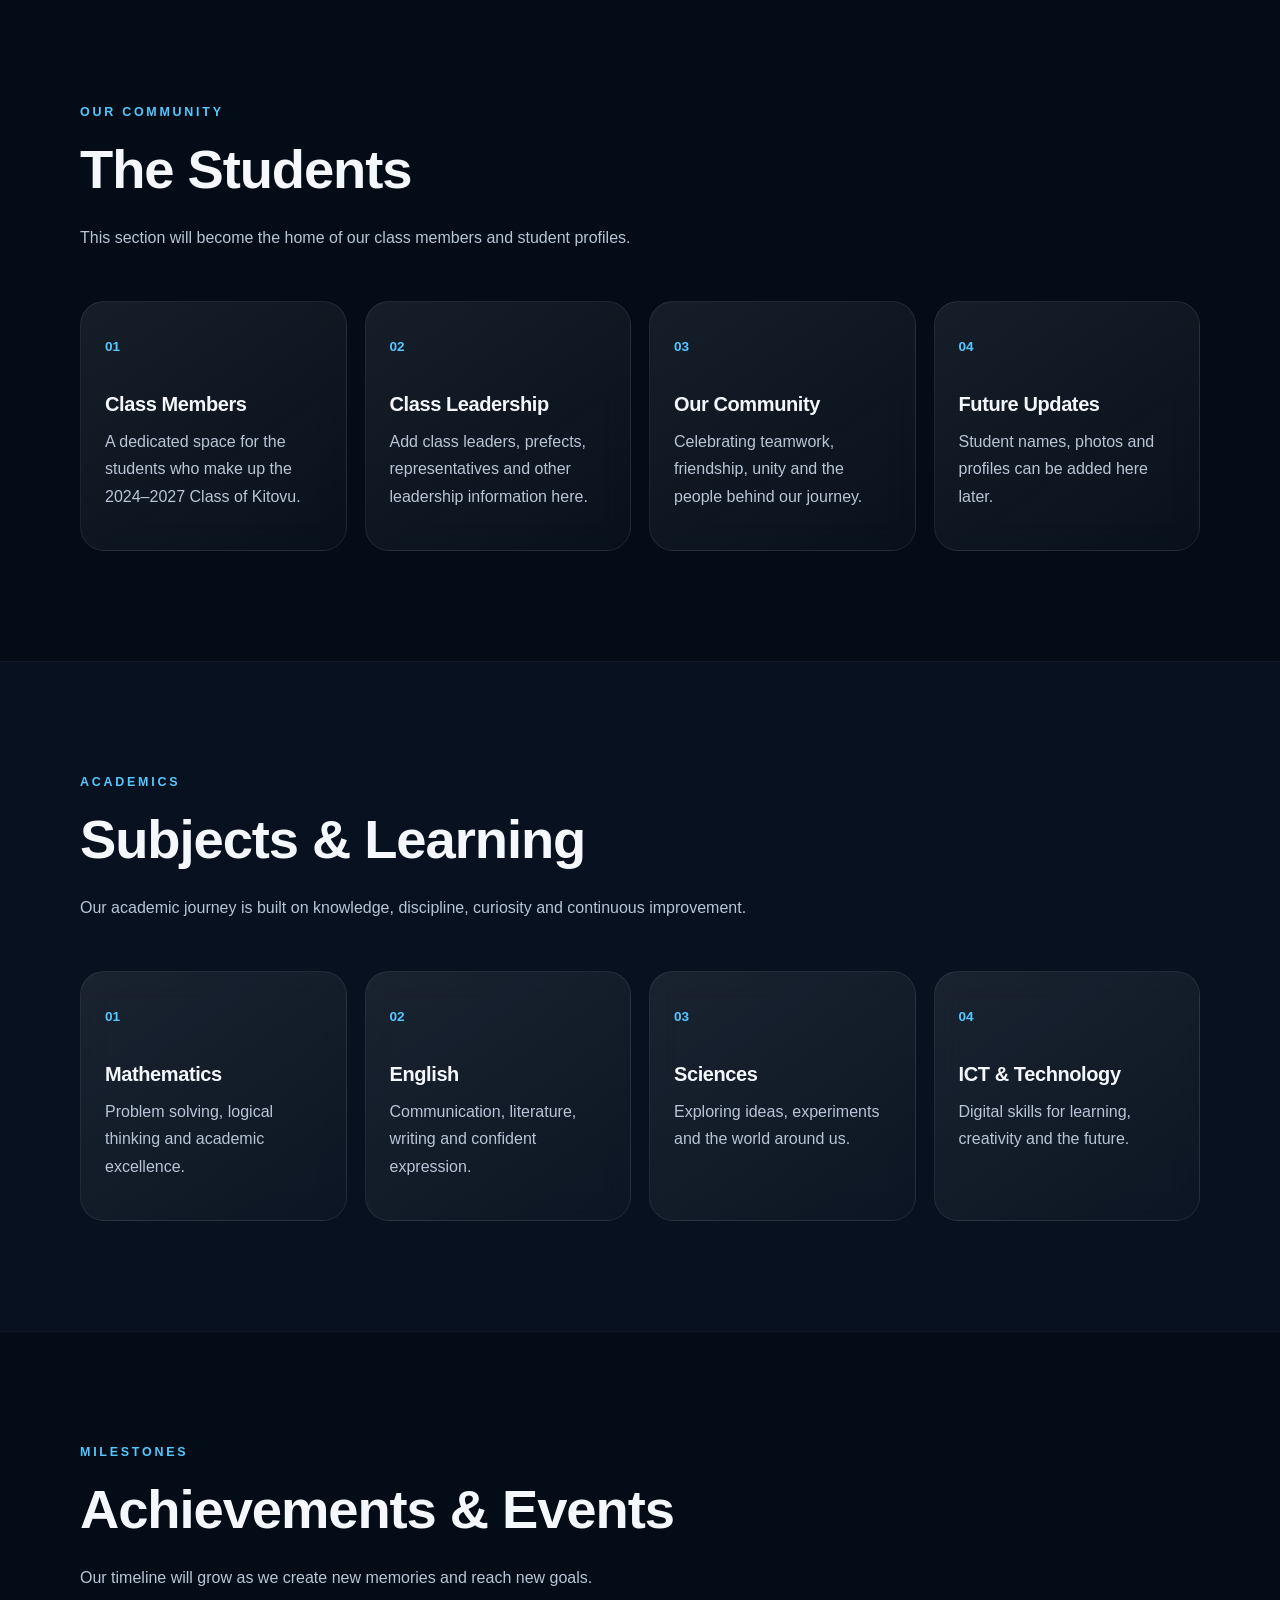
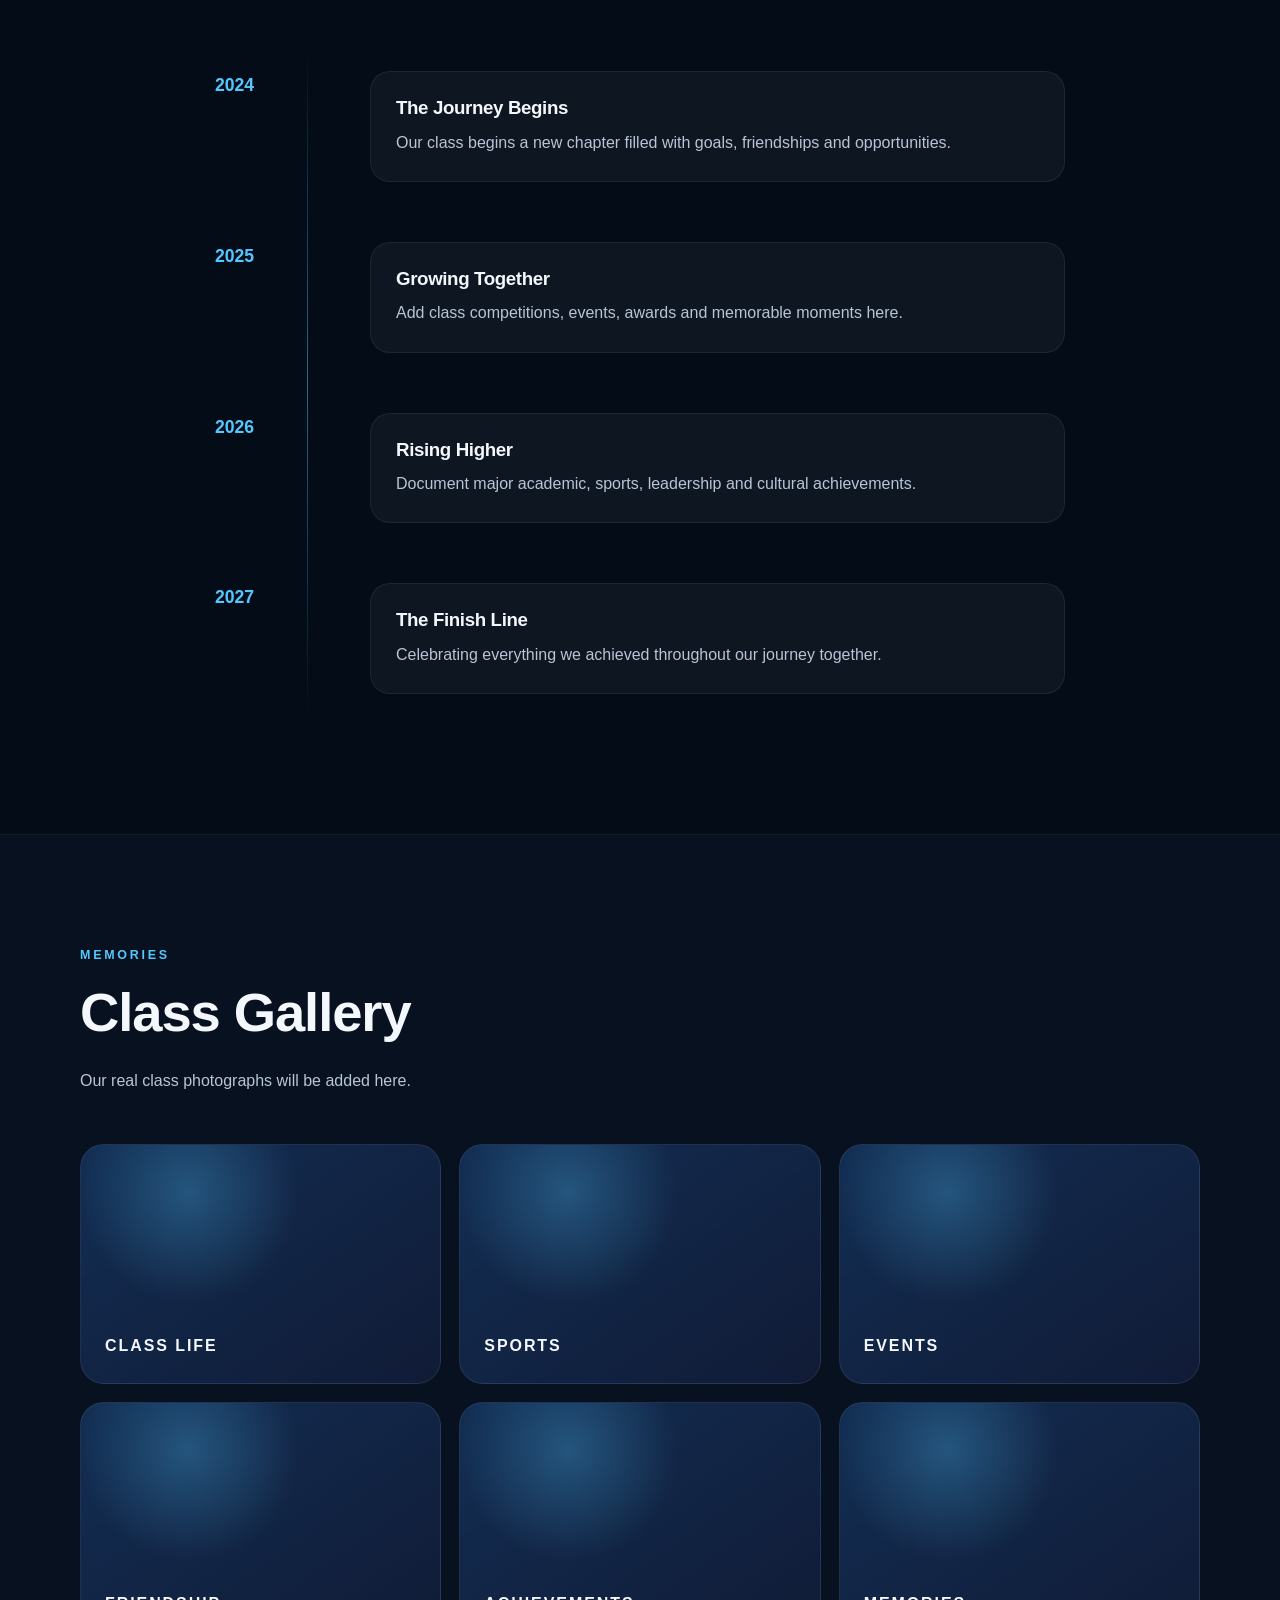
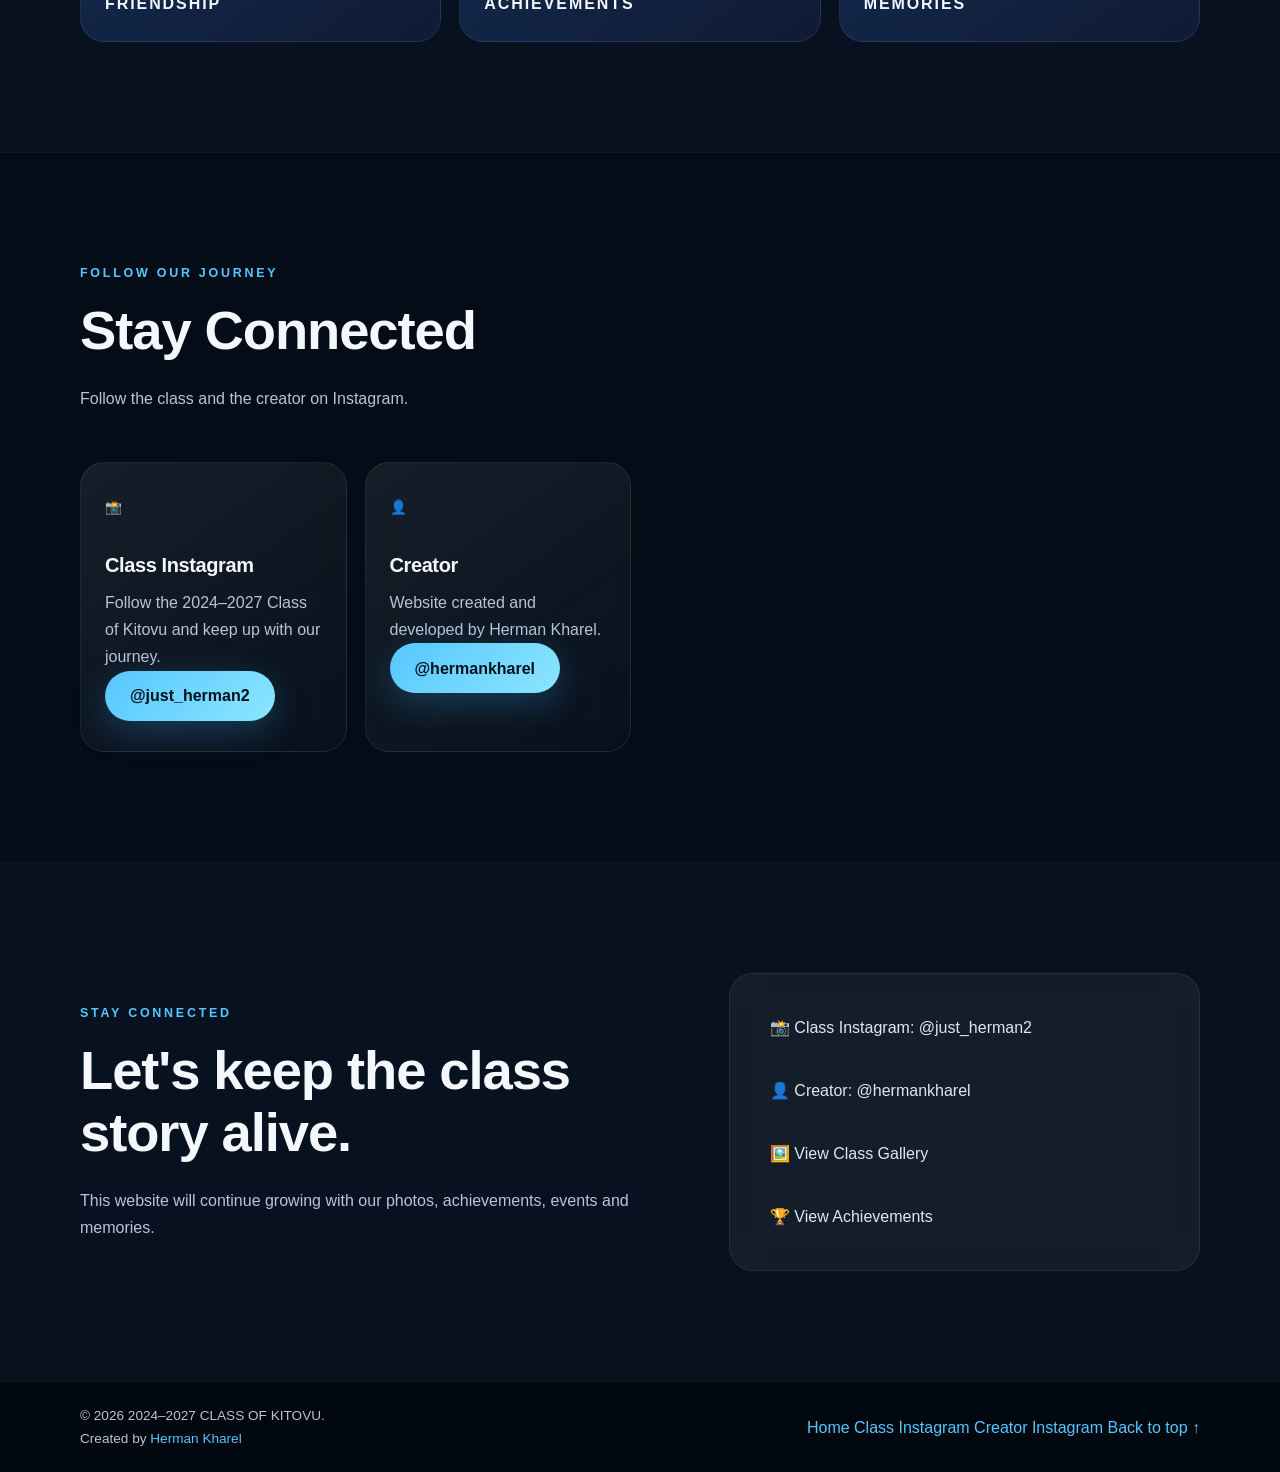
==== commit 4f7cb1d2: "Add initial HTML structure for class website This commit adds the initial HTML structure for the off" ====
--- a/index.html
+++ b/index.html
@@ -915,512 +915,4 @@
   </script>
 
 </body>
-</html>  <header class="site-header">
-    <nav class="nav container" aria-label="Main navigation">
-
-      <a class="logo" href="#home">
-        KITOVU <span>2024–2027</span>
-      </a>
-
-      <button
-        class="menu-toggle"
-        aria-label="Open menu"
-        aria-expanded="false">
-        ☰
-      </button>
-
-      <div class="nav-links">
-        <a href="#home">Home</a>
-        <a href="#about">About</a>
-        <a href="#subjects">Subjects</a>
-        <a href="#achievements">Achievements</a>
-        <a href="#gallery">Gallery</a>
-        <a href="#contact">Contact</a>
-      </div>
-
-    </nav>
-  </header>
-
-
-  <main>
-
-    <!-- HERO -->
-    <section id="home" class="hero">
-
-      <div class="hero-orb orb-one"></div>
-      <div class="hero-orb orb-two"></div>
-
-      <div class="container hero-content reveal">
-
-        <p class="eyebrow">
-          WELCOME TO OUR OFFICIAL CLASS WEBSITE
-        </p>
-
-        <h1>
-          2024–2027
-          <br>
-          <span>CLASS OF KITOVU</span>
-        </h1>
-
-        <p class="hero-text">
-          Learning. Growing. Achieving.
-          Together we are building memories that will last a lifetime.
-        </p>
-
-        <div class="hero-actions">
-          <a class="btn btn-primary" href="#about">
-            Explore Our Class
-          </a>
-
-          <a class="btn btn-ghost" href="#gallery">
-            View Memories
-          </a>
-        </div>
-
-      </div>
-
-      <div class="scroll-hint">
-        Scroll to discover ↓
-      </div>
-
-    </section>
-
-
-    <!-- ABOUT -->
-    <section id="about" class="section">
-
-      <div class="container two-col">
-
-        <div class="reveal">
-
-          <p class="eyebrow">
-            OUR STORY
-          </p>
-
-          <h2>
-            A class with a journey worth remembering.
-          </h2>
-
-          <p>
-            Welcome to the 2024–2027 Class of Kitovu.
-            This website is a digital home for our academic journey,
-            friendships, activities, achievements and unforgettable moments.
-          </p>
-
-          <p>
-            From the classroom to competitions, celebrations and everyday
-            school life, every chapter contributes to the story we are
-            creating together.
-          </p>
-
-        </div>
-
-
-        <div class="stats-card reveal">
-
-          <div>
-            <strong>2024</strong>
-            <span>Journey Started</span>
-          </div>
-
-          <div>
-            <strong>2027</strong>
-            <span>Our Goal</span>
-          </div>
-
-          <div>
-            <strong>∞</strong>
-            <span>Memories</span>
-          </div>
-
-        </div>
-
-      </div>
-
-    </section>
-
-
-    <!-- SUBJECTS -->
-    <section id="subjects" class="section section-dark">
-
-      <div class="container">
-
-        <div class="section-heading reveal">
-
-          <p class="eyebrow">
-            ACADEMICS
-          </p>
-
-          <h2>
-            Subjects & Learning
-          </h2>
-
-          <p>
-            Our academic journey is built on knowledge, discipline,
-            creativity and teamwork.
-          </p>
-
-        </div>
-
-
-        <div class="cards">
-
-          <article class="card reveal">
-            <span class="card-icon">01</span>
-            <h3>Mathematics</h3>
-            <p>
-              Problem solving, logical thinking and academic excellence.
-            </p>
-          </article>
-
-
-          <article class="card reveal">
-            <span class="card-icon">02</span>
-            <h3>English</h3>
-            <p>
-              Communication, literature, writing and confident expression.
-            </p>
-          </article>
-
-
-          <article class="card reveal">
-            <span class="card-icon">03</span>
-            <h3>Sciences</h3>
-            <p>
-              Exploring ideas, experiments and the world around us.
-            </p>
-          </article>
-
-
-          <article class="card reveal">
-            <span class="card-icon">04</span>
-            <h3>ICT & Technology</h3>
-            <p>
-              Digital skills for learning, creativity and the future.
-            </p>
-          </article>
-
-        </div>
-
-      </div>
-
-    </section>
-
-
-    <!-- ACHIEVEMENTS -->
-    <section id="achievements" class="section">
-
-      <div class="container">
-
-        <div class="section-heading reveal">
-
-          <p class="eyebrow">
-            MILESTONES
-          </p>
-
-          <h2>
-            Achievements & Events
-          </h2>
-
-        </div>
-
-
-        <div class="timeline">
-
-          <div class="timeline-item reveal">
-            <span>2024</span>
-
-            <div>
-              <h3>The Journey Begins</h3>
-
-              <p>
-                Our class begins a new chapter filled with goals,
-                friendships and opportunities.
-              </p>
-            </div>
-          </div>
-
-
-          <div class="timeline-item reveal">
-            <span>2025</span>
-
-            <div>
-              <h3>Growing Together</h3>
-
-              <p>
-                Add your class competitions, events, awards and
-                memorable moments here.
-              </p>
-            </div>
-          </div>
-
-
-          <div class="timeline-item reveal">
-            <span>2026</span>
-
-            <div>
-              <h3>Rising Higher</h3>
-
-              <p>
-                Document major academic, sports, leadership and
-                cultural achievements.
-              </p>
-            </div>
-          </div>
-
-
-          <div class="timeline-item reveal">
-            <span>2027</span>
-
-            <div>
-              <h3>The Finish Line</h3>
-
-              <p>
-                Our destination year — celebrating everything
-                we achieved together.
-              </p>
-            </div>
-          </div>
-
-        </div>
-
-      </div>
-
-    </section>
-
-
-    <!-- GALLERY -->
-    <section id="gallery" class="section section-dark">
-
-      <div class="container">
-
-        <div class="section-heading reveal">
-
-          <p class="eyebrow">
-            MEMORIES
-          </p>
-
-          <h2>
-            Class Gallery
-          </h2>
-
-          <p>
-            Our memories, friendships, events and achievements.
-            Real class photos can be added here.
-          </p>
-
-        </div>
-
-
-        <div class="gallery">
-
-          <div class="gallery-item reveal">
-            <span>CLASS LIFE</span>
-          </div>
-
-          <div class="gallery-item reveal">
-            <span>SPORTS</span>
-          </div>
-
-          <div class="gallery-item reveal">
-            <span>EVENTS</span>
-          </div>
-
-          <div class="gallery-item reveal">
-            <span>FRIENDSHIP</span>
-          </div>
-
-          <div class="gallery-item reveal">
-            <span>ACHIEVEMENTS</span>
-          </div>
-
-          <div class="gallery-item reveal">
-            <span>MEMORIES</span>
-          </div>
-
-        </div>
-
-      </div>
-
-    </section>
-
-
-    <!-- CONTACT -->
-    <section id="contact" class="section">
-
-      <div class="container contact-grid">
-
-        <div class="reveal">
-
-          <p class="eyebrow">
-            STAY CONNECTED
-          </p>
-
-          <h2>
-            Let's keep the class story alive.
-          </h2>
-
-          <p>
-            Stay connected with the 2024–2027 Class of Kitovu
-            and keep sharing our journey.
-          </p>
-
-        </div>
-
-
-        <div class="contact-card reveal">
-
-          <a href="mailto:class@example.com">
-            ✉ class@example.com
-          </a>
-
-          <a href="#" aria-label="Instagram">
-            ◎ Instagram: @kitovu2027
-          </a>
-
-          <a href="#" aria-label="Facebook">
-            f Facebook: 2024–2027 Class of Kitovu
-          </a>
-
-        </div>
-
-      </div>
-
-    </section>
-
-  </main>
-
-
-  <!-- FOOTER -->
-  <footer>
-
-    <div class="container footer-inner">
-
-      <p>
-        © <span id="year"></span>
-        2024–2027 CLASS OF KITOVU.
-        All rights reserved.
-      </p>
-
-      <a href="#home">
-        Back to top ↑
-      </a>
-
-    </div>
-
-  </footer>
-
-
-  <script src="script.js"></script>
-
-</body>
-</html>
-
-🌌 For the new background
-
-Your HTML now has a dedicated background layer, but the actual visual design belongs in "style.css". Don't replace your CSS with random code yet.
-
-If you want the background to look premium—dark blue/black, glowing light effects, subtle stars, and a modern school/class feel—I'll give you the matching "style.css" next. That will make the whole page look substantially better rather than just changing the HTML.      <div class="hero-orb orb-two"></div>
-      <div class="container hero-content reveal">
-        <p class="eyebrow">WELCOME TO OUR OFFICIAL CLASS WEBSITE</p>
-        <h1>2024–2027<br><span>CLASS OF KITOVU</span></h1>
-        <p class="hero-text">Learning. Growing. Achieving. Together we are building memories that will last a lifetime.</p>
-        <div class="hero-actions">
-          <a class="btn btn-primary" href="#about">Explore Our Class</a>
-          <a class="btn btn-ghost" href="#gallery">View Memories</a>
-        </div>
-      </div>
-      <div class="scroll-hint">Scroll to discover ↓</div>
-    </section>
-
-    <section id="about" class="section">
-      <div class="container two-col">
-        <div class="reveal">
-          <p class="eyebrow">OUR STORY</p>
-          <h2>A class with a journey worth remembering.</h2>
-          <p>Welcome to the 2024–2027 Class of Kitovu. This website is a digital home for our academic journey, friendships, activities, achievements and unforgettable moments.</p>
-          <p>From the classroom to competitions, celebrations and everyday school life, every chapter contributes to the story we are creating together.</p>
-        </div>
-        <div class="stats-card reveal">
-          <div><strong>2024</strong><span>Journey Started</span></div>
-          <div><strong>2027</strong><span>Our Goal</span></div>
-          <div><strong>∞</strong><span>Memories</span></div>
-        </div>
-      </div>
-    </section>
-
-    <section id="subjects" class="section section-dark">
-      <div class="container">
-        <div class="section-heading reveal">
-          <p class="eyebrow">ACADEMICS</p>
-          <h2>Subjects & Learning</h2>
-          <p>Replace these examples with the exact subjects taught by your class.</p>
-        </div>
-        <div class="cards">
-          <article class="card reveal"><span class="card-icon">01</span><h3>Mathematics</h3><p>Problem solving, logical thinking and academic excellence.</p></article>
-          <article class="card reveal"><span class="card-icon">02</span><h3>English</h3><p>Communication, literature, writing and confident expression.</p></article>
-          <article class="card reveal"><span class="card-icon">03</span><h3>Sciences</h3><p>Exploring ideas, experiments and the world around us.</p></article>
-          <article class="card reveal"><span class="card-icon">04</span><h3>ICT & Technology</h3><p>Digital skills for learning, creativity and the future.</p></article>
-        </div>
-      </div>
-    </section>
-
-    <section id="achievements" class="section">
-      <div class="container">
-        <div class="section-heading reveal">
-          <p class="eyebrow">MILESTONES</p>
-          <h2>Achievements & Events</h2>
-        </div>
-        <div class="timeline">
-          <div class="timeline-item reveal"><span>2024</span><div><h3>The Journey Begins</h3><p>Our class begins a new chapter filled with goals, friendships and opportunities.</p></div></div>
-          <div class="timeline-item reveal"><span>2025</span><div><h3>Growing Together</h3><p>Add your class competitions, events, awards and memorable moments here.</p></div></div>
-          <div class="timeline-item reveal"><span>2026</span><div><h3>Rising Higher</h3><p>Document major academic, sports, leadership and cultural achievements.</p></div></div>
-          <div class="timeline-item reveal"><span>2027</span><div><h3>The Finish Line</h3><p>Our destination year — celebrating everything we achieved together.</p></div></div>
-        </div>
-      </div>
-    </section>
-
-    <section id="gallery" class="section section-dark">
-      <div class="container">
-        <div class="section-heading reveal">
-          <p class="eyebrow">MEMORIES</p>
-          <h2>Class Gallery</h2>
-          <p>Add your real class photos here. The demo tiles below are placeholders.</p>
-        </div>
-        <div class="gallery">
-          <div class="gallery-item reveal"><span>CLASS LIFE</span></div>
-          <div class="gallery-item reveal"><span>SPORTS</span></div>
-          <div class="gallery-item reveal"><span>EVENTS</span></div>
-          <div class="gallery-item reveal"><span>FRIENDSHIP</span></div>
-          <div class="gallery-item reveal"><span>ACHIEVEMENTS</span></div>
-          <div class="gallery-item reveal"><span>MEMORIES</span></div>
-        </div>
-      </div>
-    </section>
-
-    <section id="contact" class="section">
-      <div class="container contact-grid">
-        <div class="reveal">
-          <p class="eyebrow">STAY CONNECTED</p>
-          <h2>Let's keep the class story alive.</h2>
-          <p>Replace the details below with your official class email and social media accounts before publishing.</p>
-        </div>
-        <div class="contact-card reveal">
-          <a href="mailto:class@example.com">✉ class@example.com</a>
-          <a href="#" aria-label="Instagram placeholder">◎ Instagram: @kitovu2027</a>
-          <a href="#" aria-label="Facebook placeholder">f Facebook: 2024–2027 Class of Kitovu</a>
-        </div>
-      </div>
-    </section>
-  </main>
-
-  <footer>
-    <div class="container footer-inner">
-      <p>© <span id="year"></span> 2024–2027 CLASS OF KITOVU. All rights reserved.</p>
-      <a href="#home">Back to top ↑</a>
-    </div>
-  </footer>
-
-  <script src="script.js"></script>
-</body>
-</html>
+  </html>
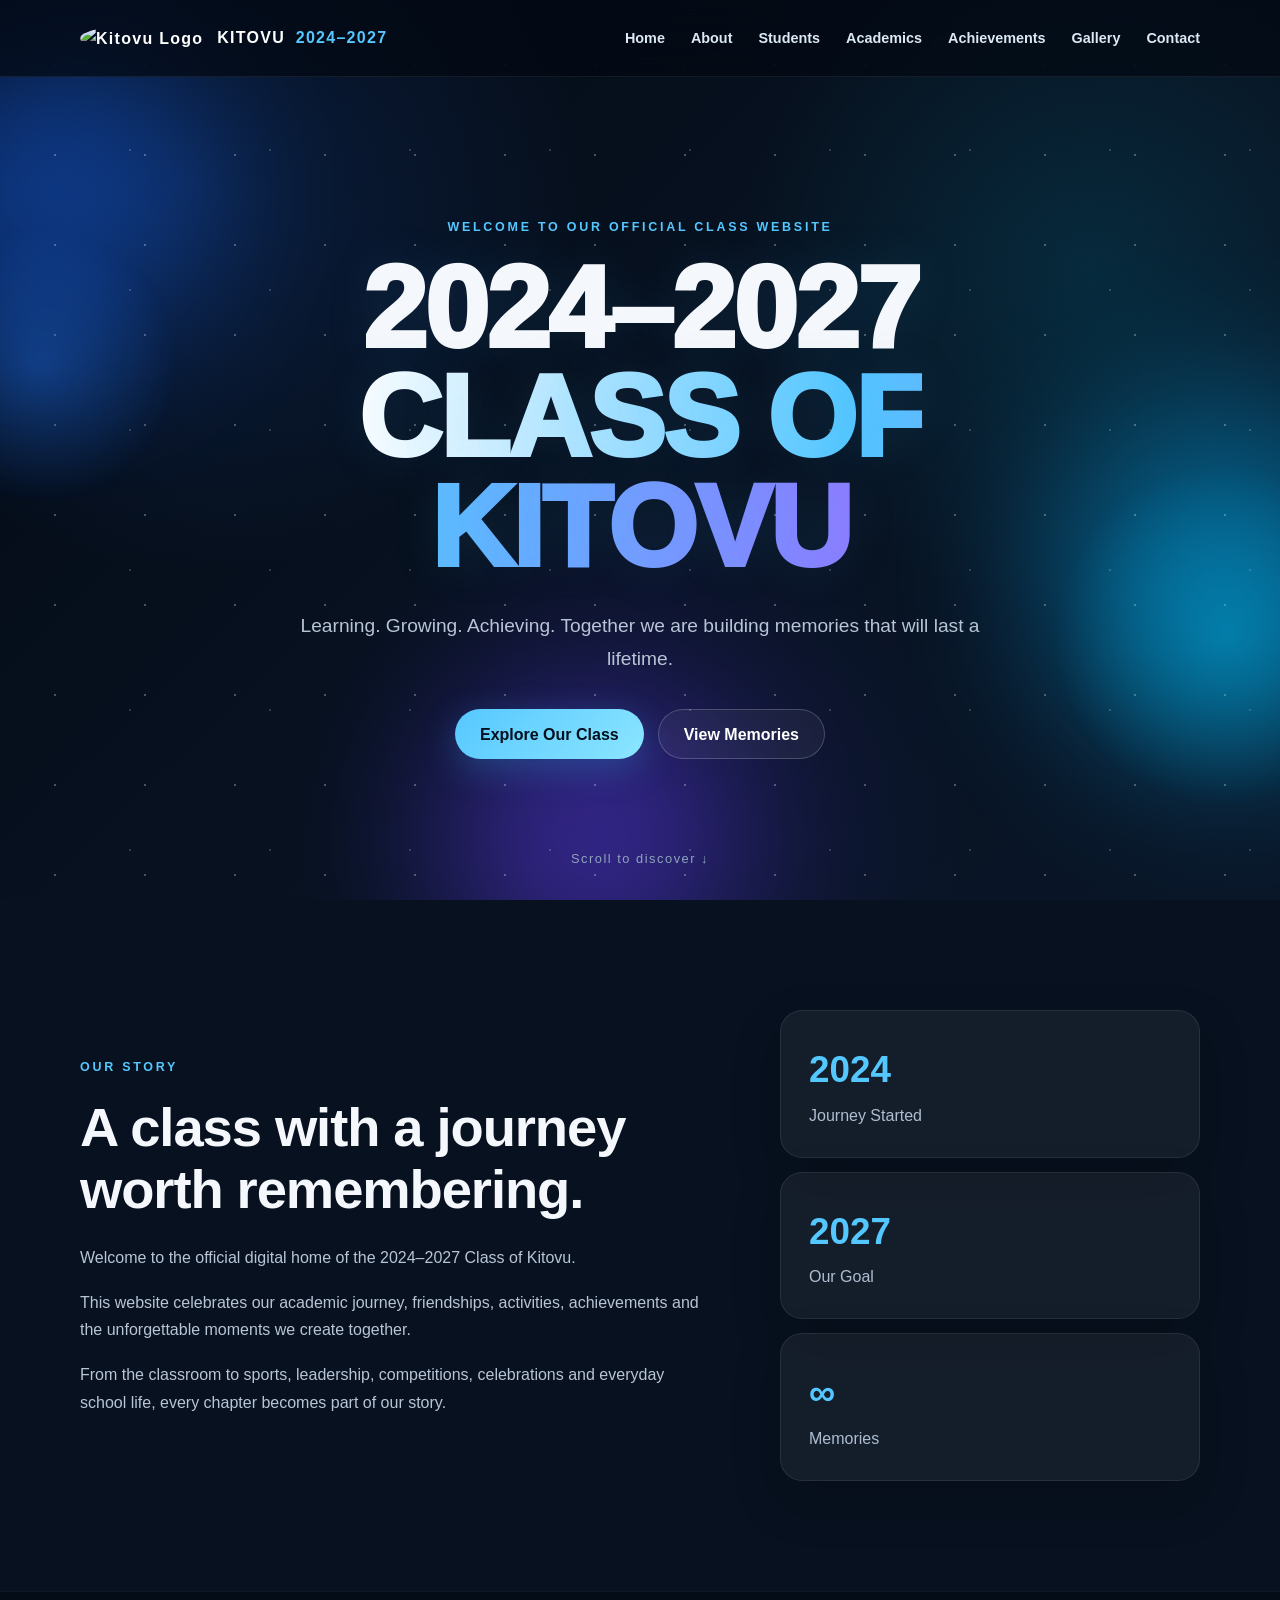
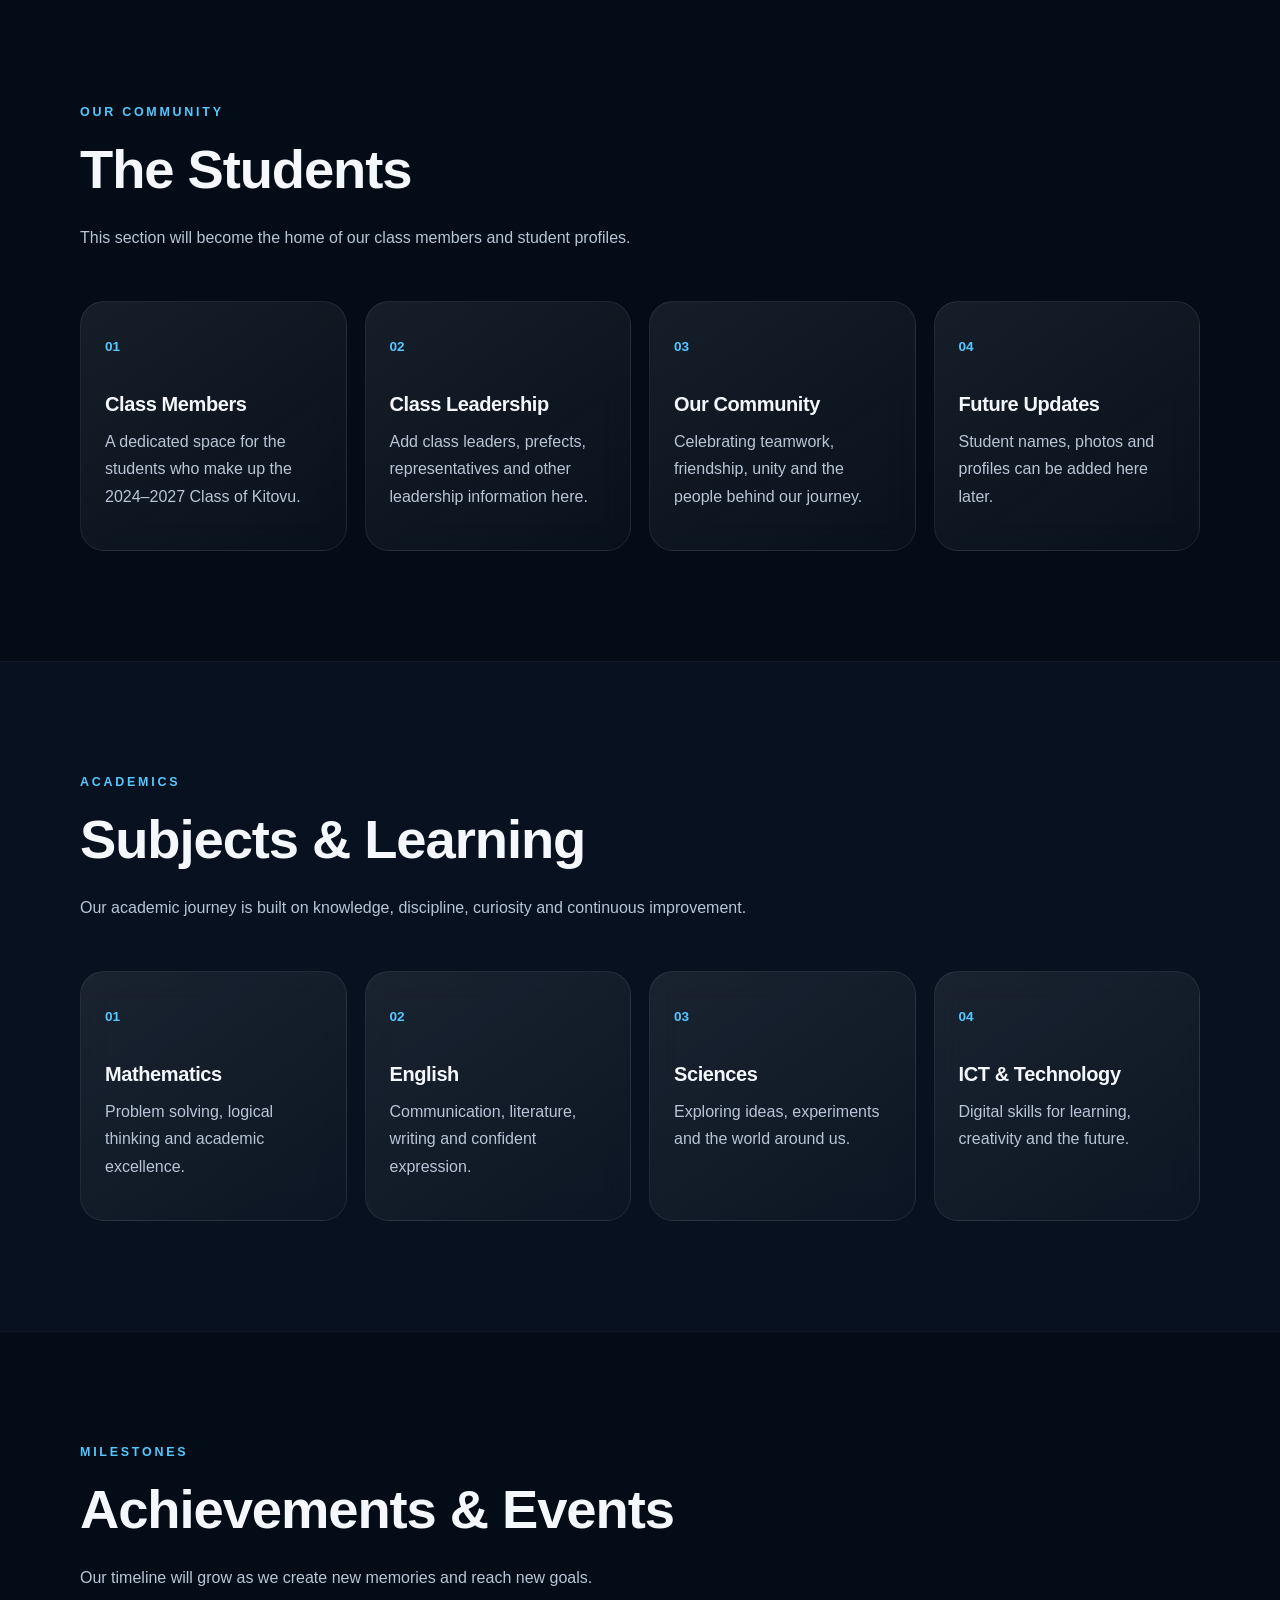
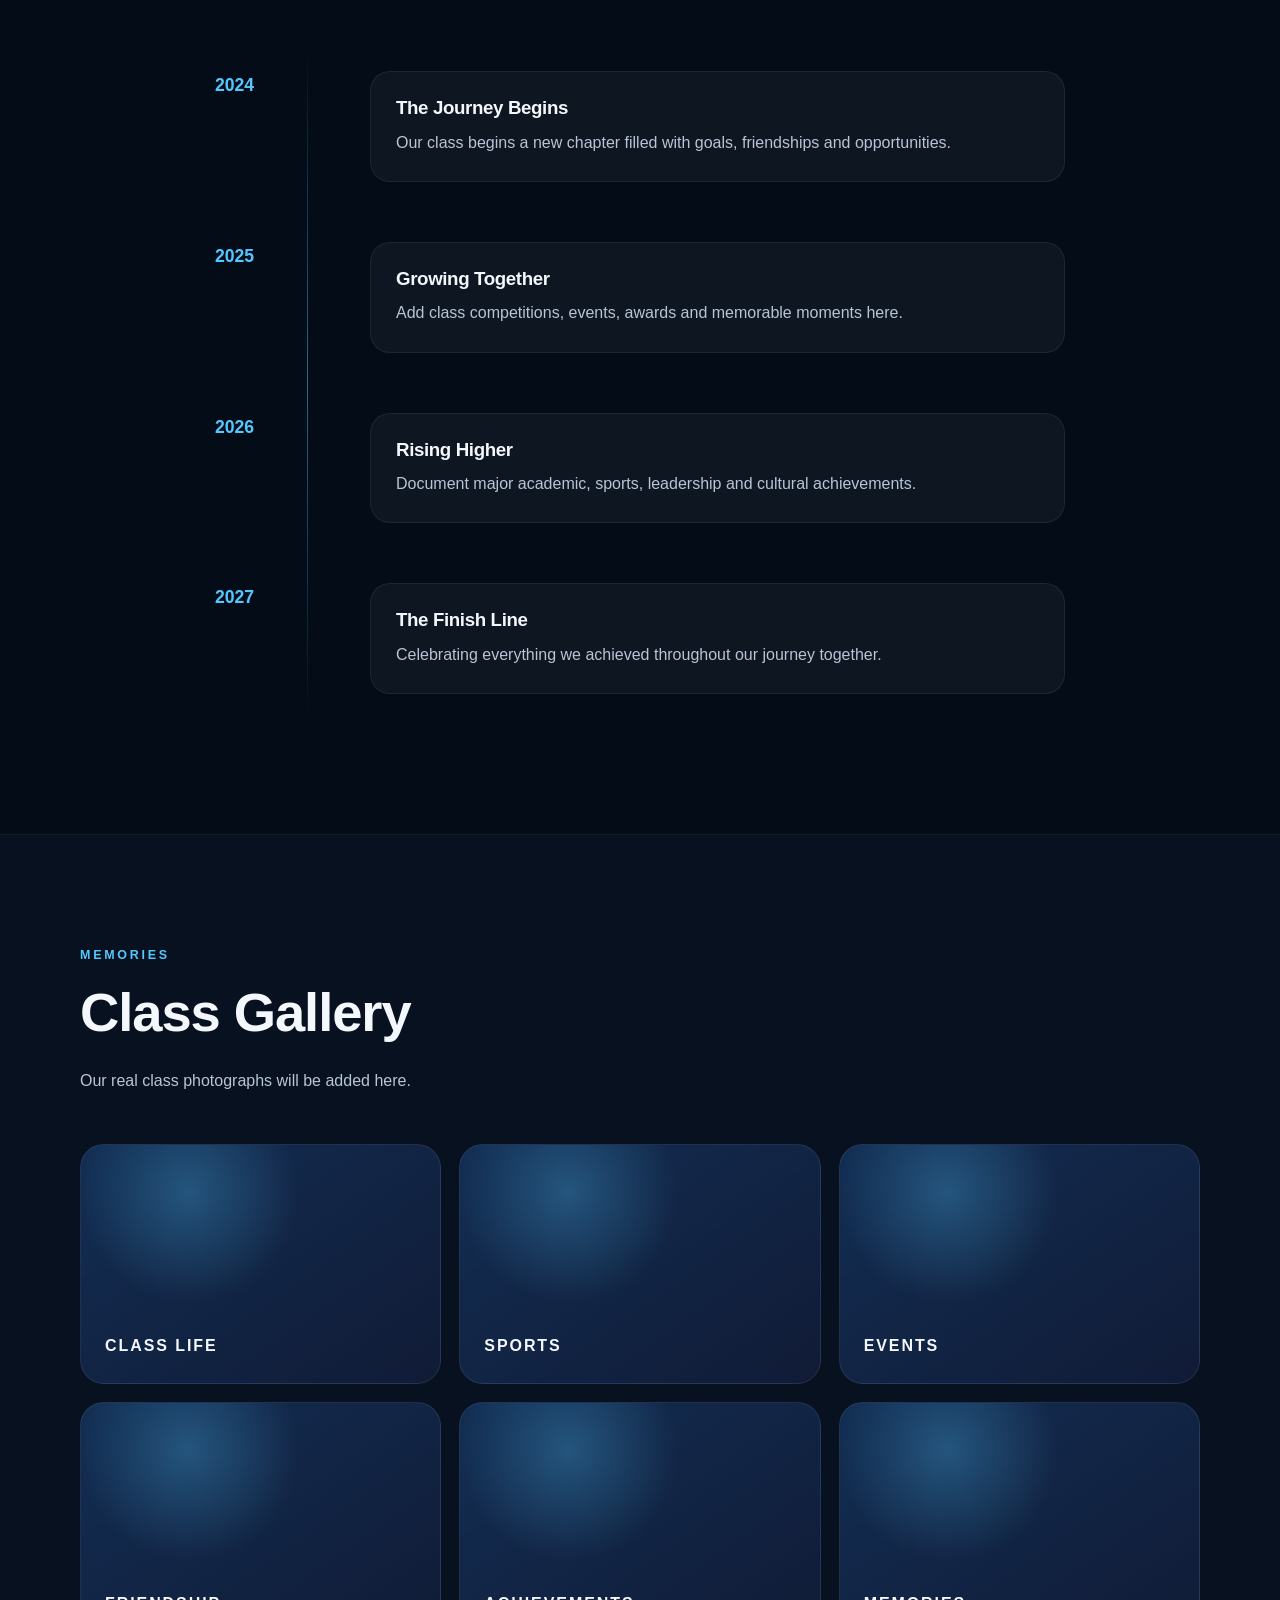
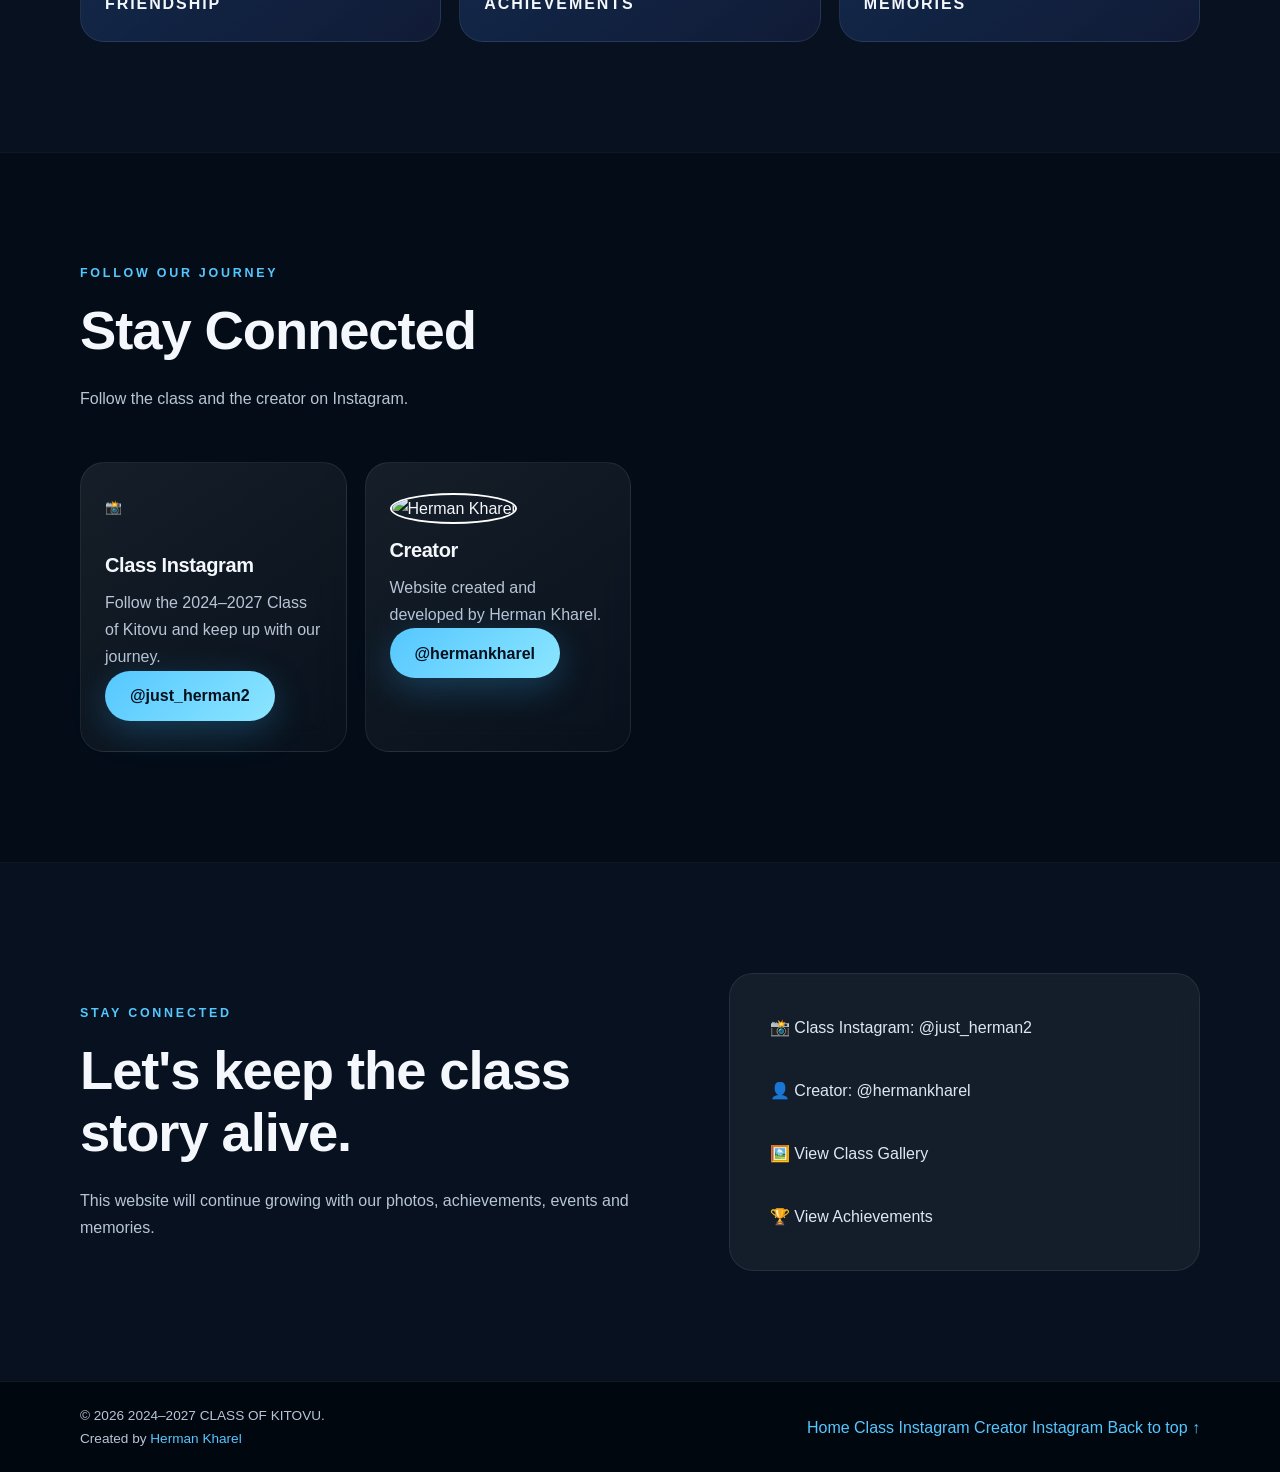
==== commit 7a41756f: "Create index.html" ====
--- a/index.html
+++ b/index.html
@@ -18,7 +18,11 @@
   <link rel="canonical"
     href="https://hermanjoyt.github.io/kitovu-class-2024-2027/">
 
-  <!-- Social Media Preview -->
+  <!-- Favicon / Search Engine Logo Badge -->
+  <link rel="icon" type="image/png" href="logo.png">
+  <link rel="apple-touch-icon" href="logo.png">
+
+  <!-- Social Media & Search Engine Preview (Open Graph) -->
   <meta property="og:title"
     content="2024–2027 Class of Kitovu | Students, Memories & Achievements">
 
@@ -30,6 +34,8 @@
   <meta property="og:url"
     content="https://hermanjoyt.github.io/kitovu-class-2024-2027/">
 
+  <meta property="og:image" content="https://hermanjoyt.github.io/kitovu-class-2024-2027/logo.png">
+
   <meta name="twitter:card" content="summary_large_image">
 
   <meta name="twitter:title"
@@ -37,6 +43,8 @@
 
   <meta name="twitter:description"
     content="The official digital home of the 2024–2027 Class of Kitovu.">
+
+  <meta name="twitter:image" content="https://hermanjoyt.github.io/kitovu-class-2024-2027/logo.png">
 
   <link rel="stylesheet" href="style.css">
 </head>
@@ -60,6 +68,7 @@
     <nav class="nav container" aria-label="Main navigation">
 
       <a class="logo" href="#home">
+        <img src="logo.png" alt="Kitovu Logo" style="height: 35px; vertical-align: middle; margin-right: 8px; border-radius: 50%;">
         KITOVU
         <span>2024–2027</span>
       </a>
@@ -643,9 +652,9 @@
 
           <article class="card reveal">
 
-            <span class="card-icon">
-              👤
-            </span>
+            <div style="margin-bottom: 15px;">
+              <img src="creator.jpg" alt="Herman Kharel" style="width: 80px; height: 80px; border-radius: 50%; object-fit: cover; border: 2px solid var(--accent-color, #fff);">
+            </div>
 
             <h3>
               Creator
@@ -915,4 +924,4 @@
   </script>
 
 </body>
-  </html>
+</html>
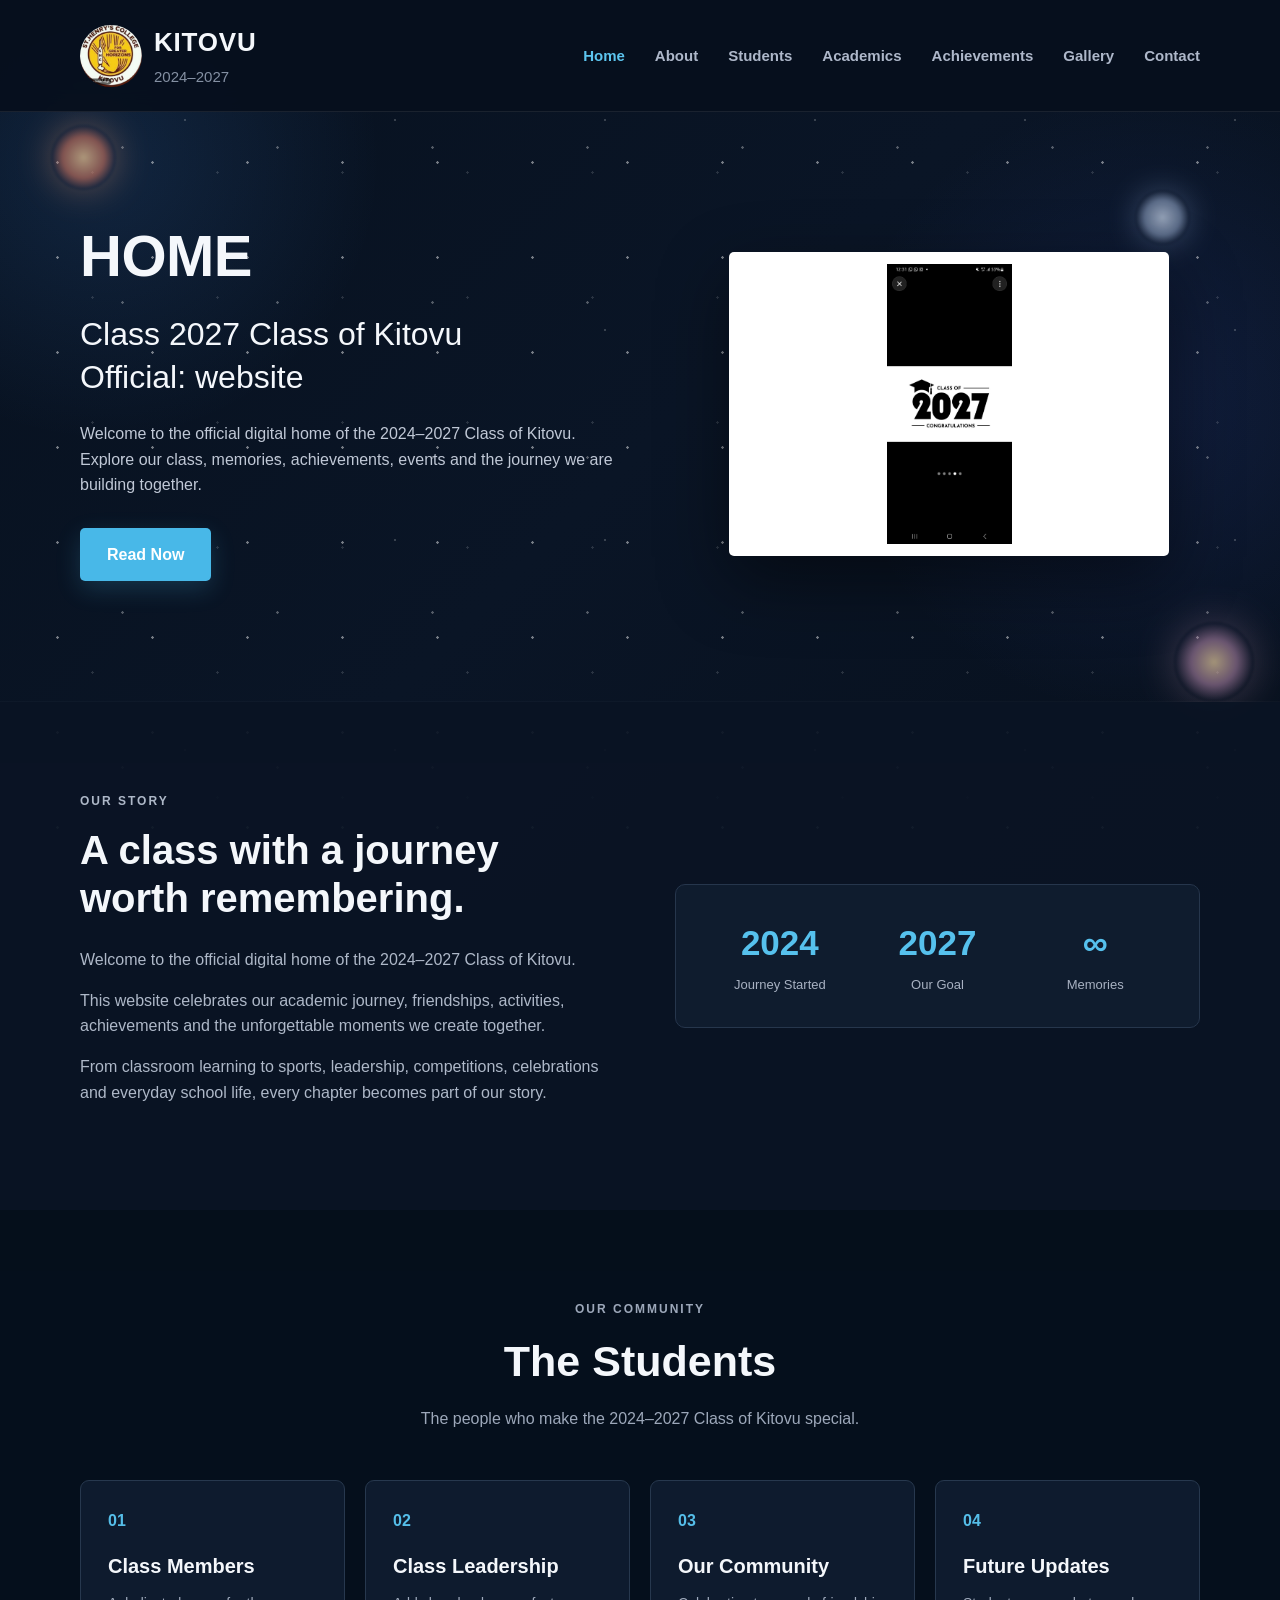
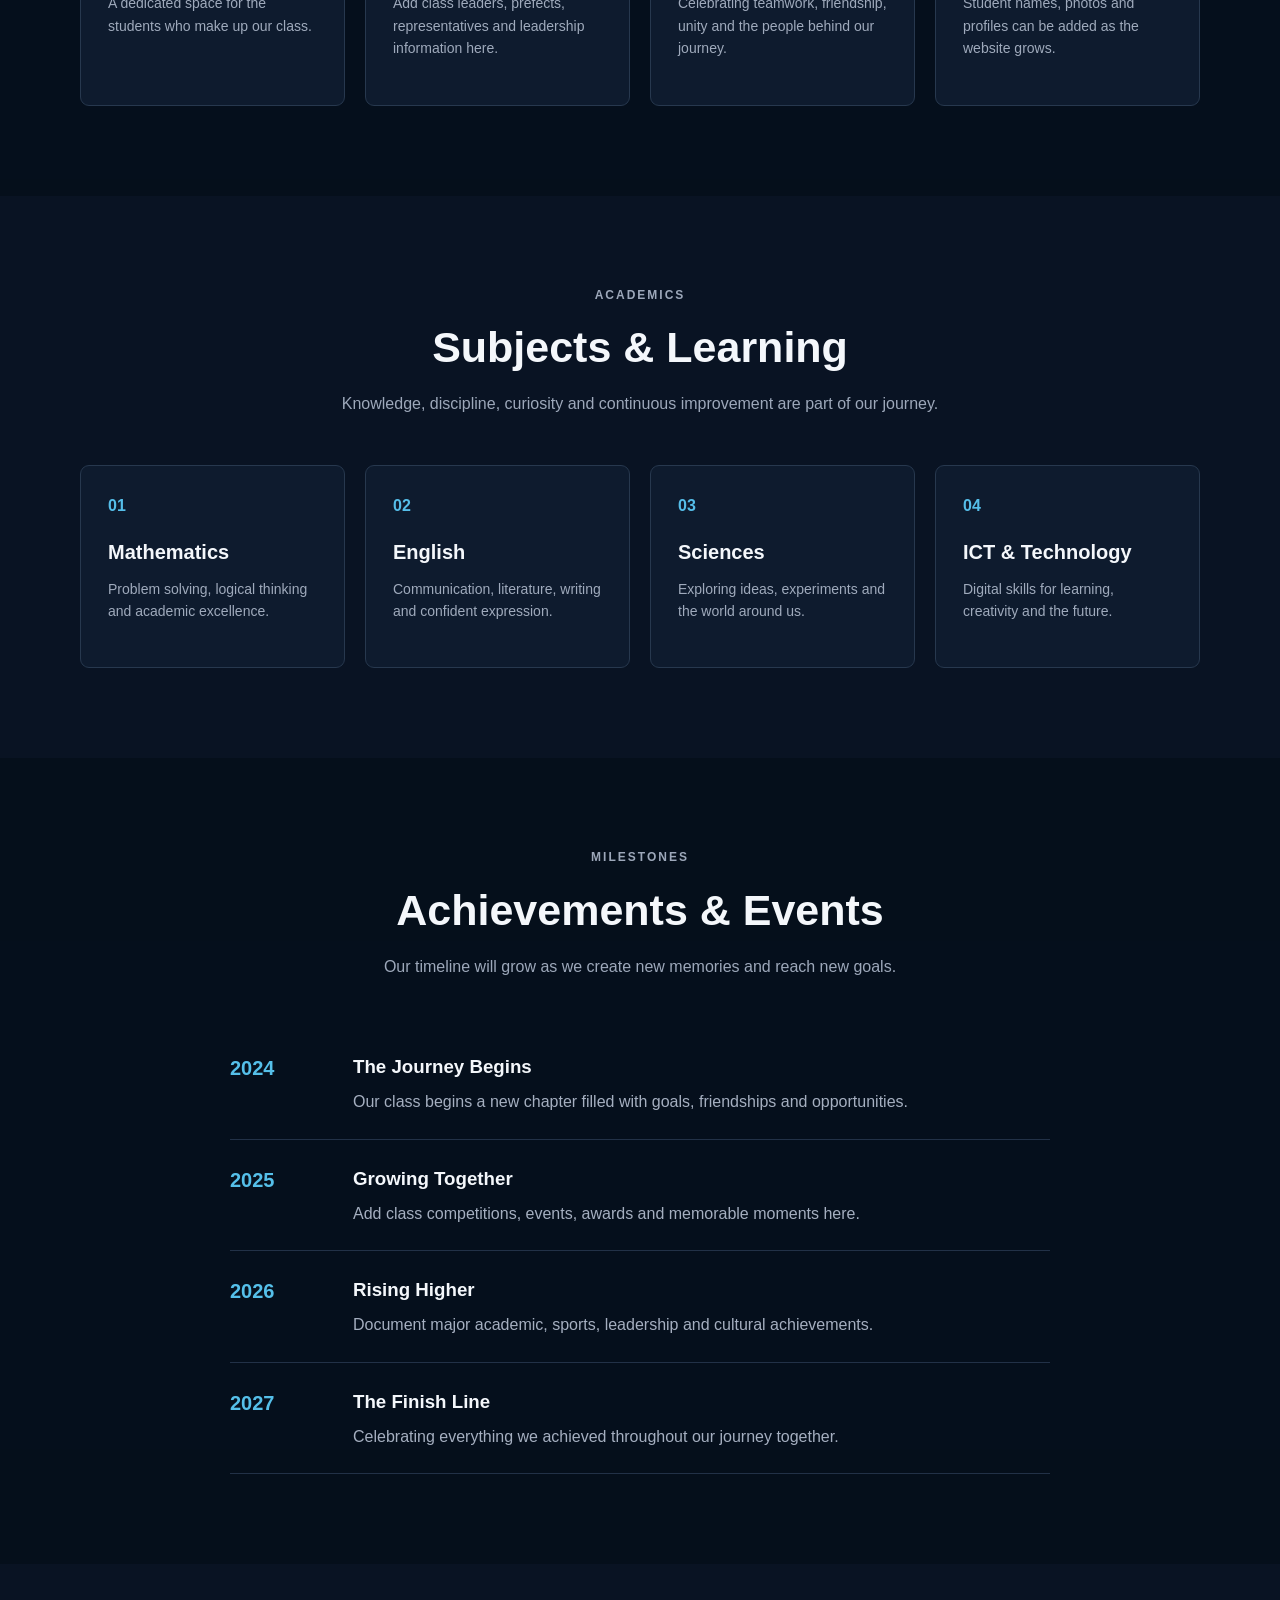
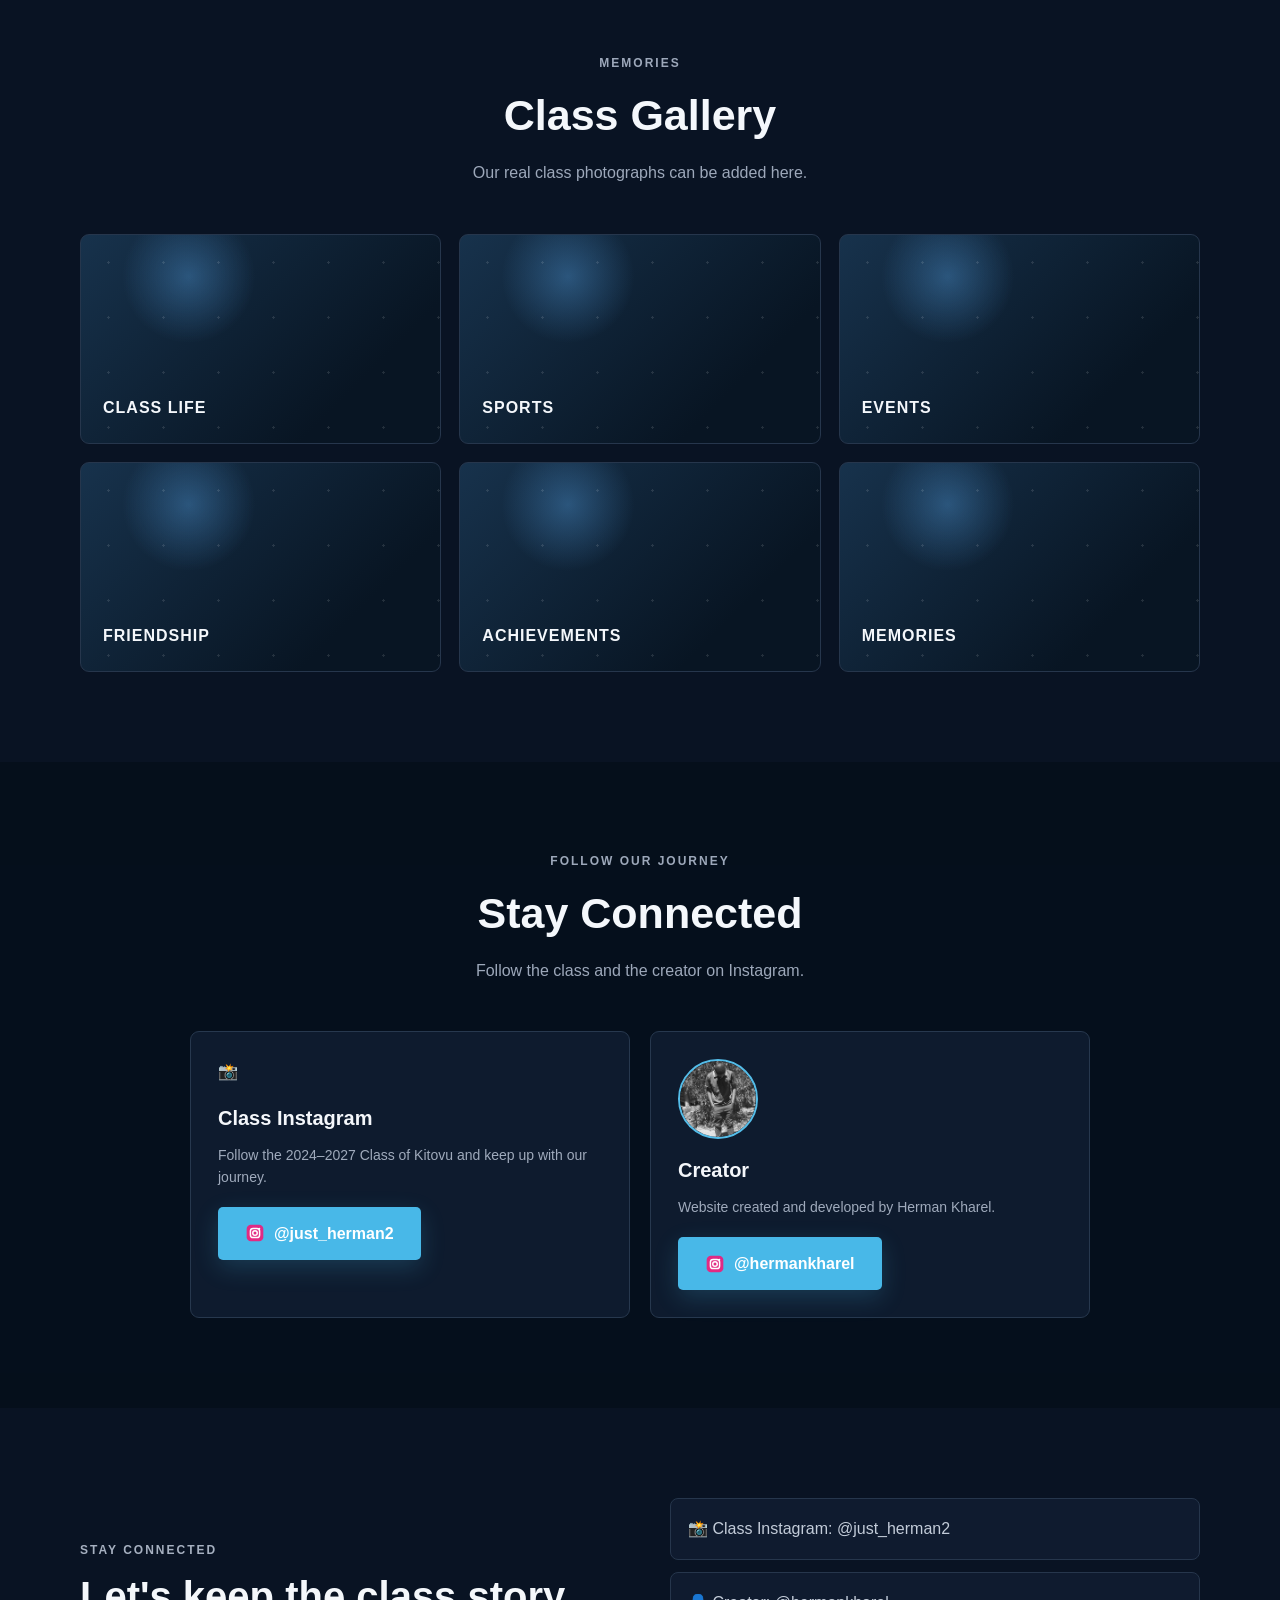
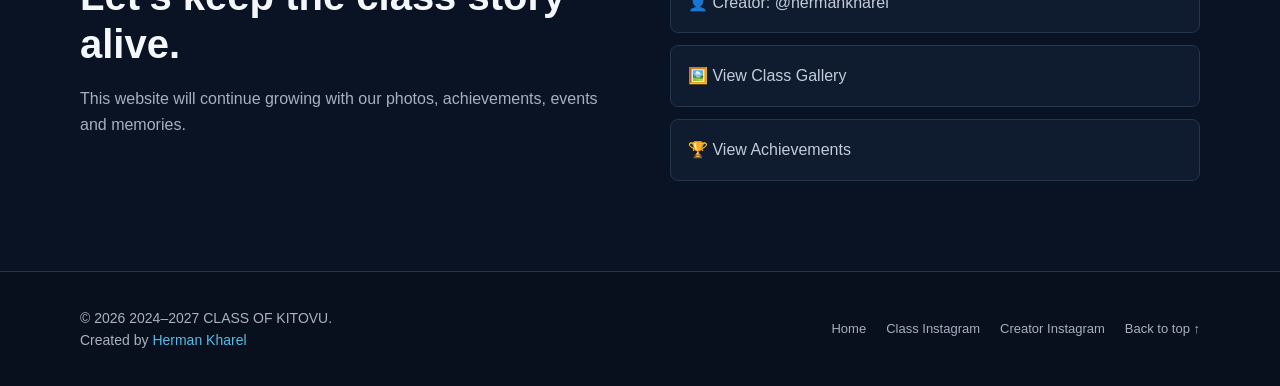
==== commit ec02aecf: "Add files via upload" ====
--- a/index.html
+++ b/index.html
@@ -4,160 +4,843 @@
   <meta charset="UTF-8">
   <meta name="viewport" content="width=device-width, initial-scale=1.0">
 
-  <title>2024–2027 Class of Kitovu | Students, Memories & Achievements</title>
+  <title>2024–2027 Class of Kitovu | Official Website</title>
 
   <meta name="description"
-    content="Official website of the 2024–2027 Class of Kitovu. Explore our students, academics, achievements, events, memories, gallery and class community.">
+        content="Official website of the 2024–2027 Class of Kitovu. Discover our students, memories, achievements, events and class community.">
 
   <meta name="keywords"
-    content="2024–2027 Class of Kitovu, Kitovu students, Kitovu class, Class of 2027, Kitovu school, Kitovu Uganda">
+        content="2024–2027 Class of Kitovu, Class of 2027, Kitovu students, Kitovu school, Kitovu Uganda">
 
   <meta name="robots" content="index, follow">
   <meta name="theme-color" content="#07111f">
 
   <link rel="canonical"
-    href="https://hermanjoyt.github.io/kitovu-class-2024-2027/">
-
-  <!-- Favicon / Search Engine Logo Badge -->
+        href="https://hermanjoyt.github.io/kitovu-class-2024-2027/">
+
   <link rel="icon" type="image/png" href="logo.png">
   <link rel="apple-touch-icon" href="logo.png">
 
-  <!-- Social Media & Search Engine Preview (Open Graph) -->
   <meta property="og:title"
-    content="2024–2027 Class of Kitovu | Students, Memories & Achievements">
-
+        content="2024–2027 Class of Kitovu | Official Website">
   <meta property="og:description"
-    content="Explore the students, achievements, events, memories and journey of the 2024–2027 Class of Kitovu.">
-
+        content="The official digital home of the 2024–2027 Class of Kitovu.">
   <meta property="og:type" content="website">
-
   <meta property="og:url"
-    content="https://hermanjoyt.github.io/kitovu-class-2024-2027/">
-
-  <meta property="og:image" content="https://hermanjoyt.github.io/kitovu-class-2024-2027/logo.png">
+        content="https://hermanjoyt.github.io/kitovu-class-2024-2027/">
+  <meta property="og:image"
+        content="https://hermanjoyt.github.io/kitovu-class-2024-2027/logo.png">
 
   <meta name="twitter:card" content="summary_large_image">
-
-  <meta name="twitter:title"
-    content="2024–2027 Class of Kitovu">
-
+  <meta name="twitter:title" content="2024–2027 Class of Kitovu">
   <meta name="twitter:description"
-    content="The official digital home of the 2024–2027 Class of Kitovu.">
-
-  <meta name="twitter:image" content="https://hermanjoyt.github.io/kitovu-class-2024-2027/logo.png">
-
-  <link rel="stylesheet" href="style.css">
+        content="The official digital home of the 2024–2027 Class of Kitovu.">
+  <meta name="twitter:image"
+        content="https://hermanjoyt.github.io/kitovu-class-2024-2027/logo.png">
+
+  <style>
+    /* =========================================================
+       RESET
+    ========================================================= */
+    * {
+      margin: 0;
+      padding: 0;
+      box-sizing: border-box;
+    }
+
+    html {
+      scroll-behavior: smooth;
+    }
+
+    body {
+      font-family: Arial, Helvetica, sans-serif;
+      color: #f4f7fb;
+      background: #07111f;
+      line-height: 1.6;
+      overflow-x: hidden;
+    }
+
+    a {
+      color: inherit;
+      text-decoration: none;
+    }
+
+    img {
+      max-width: 100%;
+      display: block;
+    }
+
+    .container {
+      width: min(1120px, 90%);
+      margin: 0 auto;
+    }
+
+    /* =========================================================
+       SPACE BACKGROUND
+    ========================================================= */
+    .background {
+      position: fixed;
+      inset: 0;
+      z-index: -10;
+      overflow: hidden;
+      background:
+        radial-gradient(circle at 8% 18%, rgba(76, 156, 255, .14), transparent 20%),
+        radial-gradient(circle at 90% 45%, rgba(73, 107, 255, .12), transparent 25%),
+        linear-gradient(135deg, #07111f 0%, #0a1526 50%, #07101d 100%);
+    }
+
+    .stars,
+    .stars::before,
+    .stars::after {
+      position: absolute;
+      inset: 0;
+      content: "";
+      pointer-events: none;
+    }
+
+    .stars {
+      opacity: .55;
+      background-image:
+        radial-gradient(circle, rgba(255,255,255,.8) 0 1px, transparent 1.5px),
+        radial-gradient(circle, rgba(255,255,255,.55) 0 1px, transparent 1.5px);
+      background-size: 95px 95px, 155px 155px;
+      background-position: 10px 20px, 45px 70px;
+    }
+
+    .stars::before {
+      background-image:
+        radial-gradient(circle, #ffffff 0 1px, transparent 1.4px),
+        radial-gradient(circle, rgba(255,255,255,.7) 0 1px, transparent 1.4px);
+      background-size: 210px 210px, 125px 125px;
+      background-position: 80px 15px, 30px 110px;
+      opacity: .35;
+    }
+
+    .glow {
+      position: absolute;
+      border-radius: 50%;
+      filter: blur(1px);
+      opacity: .65;
+    }
+
+    .glow-1 {
+      width: 65px;
+      height: 65px;
+      top: 125px;
+      left: 4%;
+      background: radial-gradient(circle, #ffd39a, #bd6d5b 45%, transparent 72%);
+      box-shadow: 0 0 35px rgba(255, 165, 110, .5);
+    }
+
+    .glow-2 {
+      width: 55px;
+      height: 55px;
+      top: 190px;
+      right: 7%;
+      background: radial-gradient(circle, #dbeaff, #8497b7 45%, transparent 72%);
+      box-shadow: 0 0 30px rgba(174, 204, 255, .4);
+    }
+
+    .glow-3 {
+      width: 80px;
+      height: 80px;
+      bottom: 22%;
+      right: 2%;
+      background: radial-gradient(circle, #f5d8a5, #9d7898 40%, transparent 72%);
+      box-shadow: 0 0 40px rgba(220, 168, 194, .4);
+    }
+
+    /* =========================================================
+       HEADER
+    ========================================================= */
+    .site-header {
+      height: 112px;
+      background: rgba(7, 15, 29, .94);
+      border-bottom: 1px solid rgba(255,255,255,.08);
+      position: sticky;
+      top: 0;
+      z-index: 1000;
+      backdrop-filter: blur(12px);
+    }
+
+    .nav {
+      height: 100%;
+      display: flex;
+      align-items: center;
+      justify-content: space-between;
+    }
+
+    .logo {
+      display: flex;
+      align-items: center;
+      position: relative;
+      min-width: 260px;
+      font-size: 26px;
+      font-weight: 800;
+      letter-spacing: .8px;
+    }
+
+    .logo img {
+      width: 62px;
+      height: 62px;
+      object-fit: cover;
+      border-radius: 50%;
+      margin-right: 12px;
+    }
+
+    .logo-text small {
+      display: block;
+      margin-top: 2px;
+      color: #8490a3;
+      font-size: 15px;
+      font-weight: 500;
+      letter-spacing: 0;
+    }
+
+    .nav-links {
+      display: flex;
+      align-items: center;
+      gap: 30px;
+    }
+
+    .nav-links a {
+      color: #aeb8ca;
+      font-size: 15px;
+      font-weight: 600;
+      transition: .25s ease;
+    }
+
+    .nav-links a:hover,
+    .nav-links a.active {
+      color: #5cc5ef;
+    }
+
+    .menu-toggle {
+      display: none;
+      border: 0;
+      background: transparent;
+      color: #fff;
+      font-size: 28px;
+      cursor: pointer;
+    }
+
+    /* =========================================================
+       HERO / HOME
+    ========================================================= */
+    .hero {
+      min-height: 590px;
+      display: flex;
+      align-items: center;
+      position: relative;
+      border-bottom: 1px solid rgba(255,255,255,.025);
+    }
+
+    .hero-content {
+      display: grid;
+      grid-template-columns: 1.05fr .95fr;
+      align-items: center;
+      gap: 65px;
+      padding: 65px 0 70px;
+    }
+
+    .hero-copy h1 {
+      font-size: clamp(44px, 5vw, 58px);
+      line-height: 1;
+      margin-bottom: 28px;
+      font-weight: 800;
+      letter-spacing: -.5px;
+    }
+
+    .hero-copy h2 {
+      font-size: clamp(24px, 3vw, 32px);
+      line-height: 1.35;
+      font-weight: 500;
+      margin-bottom: 22px;
+    }
+
+    .hero-copy p {
+      color: #c0c8d6;
+      font-size: 16px;
+      max-width: 535px;
+      margin-bottom: 30px;
+    }
+
+    .hero-image-wrap {
+      display: flex;
+      justify-content: center;
+      align-items: center;
+    }
+
+    .hero-image {
+      width: min(440px, 100%);
+      aspect-ratio: 1.45 / 1;
+      background: #fff;
+      border-radius: 5px;
+      padding: 12px;
+      box-shadow: 0 25px 70px rgba(0,0,0,.45);
+      overflow: hidden;
+    }
+
+    .hero-image img {
+      width: 100%;
+      height: 100%;
+      object-fit: contain;
+      border-radius: 2px;
+    }
+
+    .hero-image-fallback {
+      width: 100%;
+      height: 100%;
+      display: none;
+      align-items: center;
+      justify-content: center;
+      color: #111;
+      text-align: center;
+      font-weight: 800;
+      font-size: 44px;
+    }
+
+    .btn {
+      display: inline-block;
+      padding: 14px 27px;
+      border-radius: 5px;
+      font-weight: 700;
+      transition: .25s ease;
+    }
+
+    .btn-primary {
+      background: #48b8e8;
+      color: white;
+      box-shadow: 0 8px 25px rgba(72,184,232,.2);
+    }
+
+    .btn-primary:hover {
+      transform: translateY(-3px);
+      background: #5bc6f2;
+    }
+
+    /* =========================================================
+       GENERAL SECTIONS
+    ========================================================= */
+    .section {
+      padding: 90px 0;
+      background: rgba(10, 20, 36, .93);
+    }
+
+    .section-dark {
+      background: rgba(6, 15, 28, .94);
+    }
+
+    .section-heading {
+      text-align: center;
+      max-width: 760px;
+      margin: 0 auto 48px;
+    }
+
+    .eyebrow {
+      color: #54bde9;
+      font-size: 12px;
+      font-weight: 800;
+      letter-spacing: 2px;
+      margin-bottom: 8px;
+    }
+
+    .section-heading h2 {
+      font-size: clamp(32px, 4vw, 43px);
+      margin-bottom: 10px;
+    }
+
+    .section-heading p {
+      color: #9da8ba;
+    }
+
+    /* =========================================================
+       ABOUT
+    ========================================================= */
+    .two-col {
+      display: grid;
+      grid-template-columns: 1fr 1fr;
+      gap: 70px;
+      align-items: center;
+    }
+
+    .two-col h2 {
+      font-size: 40px;
+      line-height: 1.2;
+      margin: 10px 0 25px;
+    }
+
+    .two-col p {
+      color: #aeb8c8;
+      margin-bottom: 15px;
+    }
+
+    .stats-card {
+      display: grid;
+      grid-template-columns: repeat(3, 1fr);
+      gap: 10px;
+      padding: 30px;
+      background: rgba(16,29,48,.95);
+      border: 1px solid #26364c;
+      border-radius: 10px;
+    }
+
+    .stats-card div {
+      text-align: center;
+    }
+
+    .stats-card strong {
+      display: block;
+      color: #56c1ed;
+      font-size: 35px;
+    }
+
+    .stats-card span {
+      color: #a8b2c2;
+      font-size: 13px;
+    }
+
+    /* =========================================================
+       CARDS
+    ========================================================= */
+    .cards {
+      display: grid;
+      grid-template-columns: repeat(4, 1fr);
+      gap: 20px;
+    }
+
+    .card {
+      padding: 27px;
+      background: rgba(15,29,47,.96);
+      border: 1px solid #27384e;
+      border-radius: 9px;
+      transition: .25s ease;
+    }
+
+    .card:hover {
+      transform: translateY(-5px);
+      border-color: #3e91ba;
+    }
+
+    .card-icon {
+      display: inline-block;
+      color: #55bee9;
+      font-weight: 800;
+      margin-bottom: 17px;
+    }
+
+    .card h3 {
+      font-size: 20px;
+      margin-bottom: 10px;
+    }
+
+    .card p {
+      color: #9faabc;
+      font-size: 14px;
+      margin-bottom: 18px;
+    }
+
+    /* =========================================================
+       TIMELINE
+    ========================================================= */
+    .timeline {
+      max-width: 820px;
+      margin: auto;
+    }
+
+    .timeline-item {
+      display: grid;
+      grid-template-columns: 95px 1fr;
+      gap: 28px;
+      padding: 24px 0;
+      border-bottom: 1px solid #223147;
+    }
+
+    .timeline-item > span {
+      color: #55bfe9;
+      font-size: 20px;
+      font-weight: 800;
+    }
+
+    .timeline-item h3 {
+      margin-bottom: 7px;
+    }
+
+    .timeline-item p {
+      color: #a5afc0;
+    }
+
+    /* =========================================================
+       GALLERY
+    ========================================================= */
+    .gallery {
+      display: grid;
+      grid-template-columns: repeat(3, 1fr);
+      gap: 18px;
+    }
+
+    .gallery-item {
+      height: 210px;
+      border-radius: 9px;
+      border: 1px solid #26364c;
+      display: flex;
+      align-items: flex-end;
+      padding: 22px;
+      background:
+        radial-gradient(circle at 30% 20%, rgba(90,170,240,.35), transparent 22%),
+        linear-gradient(135deg, #17324c, #081523 75%);
+      overflow: hidden;
+      position: relative;
+    }
+
+    .gallery-item::before {
+      content: "";
+      position: absolute;
+      inset: 0;
+      background-image:
+        radial-gradient(circle, rgba(255,255,255,.5) 0 1px, transparent 1.3px);
+      background-size: 55px 55px;
+      opacity: .22;
+    }
+
+    .gallery-item span {
+      position: relative;
+      z-index: 1;
+      font-weight: 800;
+      letter-spacing: 1px;
+    }
+
+    /* =========================================================
+       SOCIAL
+    ========================================================= */
+    .social-cards {
+      grid-template-columns: repeat(2, 1fr);
+      max-width: 900px;
+      margin: auto;
+    }
+
+    .creator-photo {
+      width: 80px;
+      height: 80px;
+      border-radius: 50%;
+      object-fit: cover;
+      border: 2px solid #54bde9;
+      margin-bottom: 15px;
+    }
+
+    /* =========================================================
+       CONTACT
+    ========================================================= */
+    .contact-grid {
+      display: grid;
+      grid-template-columns: 1fr 1fr;
+      gap: 60px;
+      align-items: center;
+    }
+
+    .contact-grid h2 {
+      font-size: 40px;
+      line-height: 1.2;
+      margin: 12px 0 18px;
+    }
+
+    .contact-grid p {
+      color: #a6b0c0;
+    }
+
+    .contact-card {
+      display: flex;
+      flex-direction: column;
+      gap: 12px;
+    }
+
+    .contact-card a {
+      padding: 17px;
+      background: rgba(16,29,48,.96);
+      border: 1px solid #26364c;
+      border-radius: 8px;
+      color: #c3ccd9;
+      transition: .25s ease;
+    }
+
+    .contact-card a:hover {
+      border-color: #55bfe9;
+      color: #fff;
+    }
+
+    /* =========================================================
+       FOOTER
+    ========================================================= */
+    footer {
+      background: #07101c;
+      border-top: 1px solid #263247;
+      padding: 35px 0;
+    }
+
+    .footer-inner {
+      display: flex;
+      justify-content: space-between;
+      align-items: center;
+      gap: 30px;
+    }
+
+    footer p {
+      color: #a8b2c2;
+      font-size: 14px;
+    }
+
+    .creator-credit a {
+      color: #55bde8;
+    }
+
+    .footer-links {
+      display: flex;
+      gap: 20px;
+      flex-wrap: wrap;
+      justify-content: center;
+    }
+
+    .footer-links a {
+      color: #a5afc0;
+      font-size: 13px;
+    }
+
+    .footer-links a:hover {
+      color: #55bde8;
+    }
+
+    /* =========================================================
+       SCROLL REVEAL
+    ========================================================= */
+    .reveal {
+      opacity: 0;
+      transform: translateY(24px);
+      transition: opacity .65s ease, transform .65s ease;
+    }
+
+    .reveal.visible {
+      opacity: 1;
+      transform: translateY(0);
+    }
+
+
+    .instagram-btn {
+      display: inline-flex;
+      align-items: center;
+      gap: 9px;
+    }
+
+    .instagram-btn::before {
+      content: "";
+      width: 20px;
+      height: 20px;
+      display: inline-block;
+      background: url("instagram.svg") center / contain no-repeat;
+      flex: 0 0 20px;
+    }
+
+    /* =========================================================
+       MOBILE
+    ========================================================= */
+    @media (max-width: 850px) {
+      .site-header {
+        height: 82px;
+      }
+
+      .logo {
+        min-width: 0;
+        font-size: 20px;
+      }
+
+      .logo img {
+        width: 48px;
+        height: 48px;
+      }
+
+      .logo-text small {
+        font-size: 11px;
+      }
+
+      .menu-toggle {
+        display: block;
+      }
+
+      .nav-links {
+        display: none;
+        position: absolute;
+        top: 82px;
+        left: 0;
+        width: 100%;
+        padding: 22px;
+        flex-direction: column;
+        gap: 20px;
+        background: #091426;
+        border-bottom: 1px solid #26364c;
+      }
+
+      .nav-links.active {
+        display: flex;
+      }
+
+      .hero {
+        min-height: auto;
+      }
+
+      .hero-content,
+      .two-col,
+      .contact-grid {
+        grid-template-columns: 1fr;
+      }
+
+      .hero-content {
+        gap: 45px;
+        padding: 70px 0;
+      }
+
+      .hero-image {
+        width: min(520px, 100%);
+      }
+
+      .cards {
+        grid-template-columns: repeat(2, 1fr);
+      }
+
+      .gallery {
+        grid-template-columns: repeat(2, 1fr);
+      }
+
+      .footer-inner {
+        flex-direction: column;
+        text-align: center;
+      }
+    }
+
+    @media (max-width: 520px) {
+      .container {
+        width: 88%;
+      }
+
+      .hero-copy h1 {
+        font-size: 40px;
+      }
+
+      .hero-copy h2 {
+        font-size: 24px;
+      }
+
+      .cards,
+      .gallery,
+      .social-cards {
+        grid-template-columns: 1fr;
+      }
+
+      .stats-card {
+        grid-template-columns: 1fr;
+        gap: 24px;
+      }
+
+      .timeline-item {
+        grid-template-columns: 70px 1fr;
+        gap: 15px;
+      }
+
+      .section {
+        padding: 70px 0;
+      }
+    }
+  </style>
 </head>
 
 <body>
 
-  <!-- ================= BACKGROUND ================= -->
-
+  <!-- Background -->
   <div class="background" aria-hidden="true">
+    <div class="stars"></div>
     <div class="glow glow-1"></div>
     <div class="glow glow-2"></div>
     <div class="glow glow-3"></div>
-    <div class="stars"></div>
   </div>
 
-
-  <!-- ================= HEADER ================= -->
-
+  <!-- Header -->
   <header class="site-header">
-
     <nav class="nav container" aria-label="Main navigation">
 
-      <a class="logo" href="#home">
-        <img src="logo.png" alt="Kitovu Logo" style="height: 35px; vertical-align: middle; margin-right: 8px; border-radius: 50%;">
-        KITOVU
-        <span>2024–2027</span>
+      <a class="logo" href="#home" aria-label="Kitovu Class home">
+        <img src="logo.png" alt="Kitovu logo">
+        <span class="logo-text">
+          KITOVU
+          <small>2024–2027</small>
+        </span>
       </a>
 
-      <button
-        class="menu-toggle"
-        aria-label="Open menu"
-        aria-expanded="false">
+      <button class="menu-toggle"
+              type="button"
+              aria-label="Open menu"
+              aria-expanded="false">
         ☰
       </button>
 
       <div class="nav-links">
-
-        <a href="#home">Home</a>
+        <a class="active" href="#home">Home</a>
         <a href="#about">About</a>
         <a href="#students">Students</a>
         <a href="#subjects">Academics</a>
         <a href="#achievements">Achievements</a>
         <a href="#gallery">Gallery</a>
         <a href="#contact">Contact</a>
-
       </div>
 
     </nav>
-
   </header>
 
-
   <main>
 
-
-    <!-- ================= HERO ================= -->
-
+    <!-- HOME -->
     <section id="home" class="hero">
-
-      <div class="hero-orb orb-one"></div>
-      <div class="hero-orb orb-two"></div>
-
-      <div class="container hero-content reveal">
-
-        <p class="eyebrow">
-          WELCOME TO OUR OFFICIAL CLASS WEBSITE
-        </p>
-
-        <h1>
-          2024–2027
-          <br>
-          <span>CLASS OF KITOVU</span>
-        </h1>
-
-        <p class="hero-text">
-          Learning. Growing. Achieving.
-          Together we are building memories
-          that will last a lifetime.
-        </p>
-
-        <div class="hero-actions">
+      <div class="container hero-content">
+
+        <div class="hero-copy reveal">
+
+          <h1>HOME</h1>
+
+          <h2>
+            Class 2027 Class of Kitovu<br>
+            Official: website
+          </h2>
+
+          <p>
+            Welcome to the official digital home of the
+            2024–2027 Class of Kitovu. Explore our class,
+            memories, achievements, events and the journey
+            we are building together.
+          </p>
 
           <a class="btn btn-primary" href="#about">
-            Explore Our Class
+            Read Now
           </a>
 
-          <a class="btn btn-ghost" href="#gallery">
-            View Memories
-          </a>
-
+        </div>
+
+        <div class="hero-image-wrap reveal">
+          <div class="hero-image">
+            <img src="class-2027.png"
+                 alt="Class of 2027"
+                 onerror="this.style.display='none'; this.nextElementSibling.style.display='flex';">
+            <div class="hero-image-fallback">
+              CLASS OF<br>2027
+            </div>
+          </div>
         </div>
 
       </div>
-
-      <div class="scroll-hint">
-        Scroll to discover ↓
-      </div>
-
     </section>
 
-
-
-    <!-- ================= ABOUT ================= -->
-
+    <!-- ABOUT -->
     <section id="about" class="section">
-
       <div class="container two-col">
 
         <div class="reveal">
-
-          <p class="eyebrow">
-            OUR STORY
-          </p>
+          <p class="eyebrow">OUR STORY</p>
 
           <h2>
             A class with a journey worth remembering.
@@ -175,16 +858,13 @@
           </p>
 
           <p>
-            From the classroom to sports, leadership,
+            From classroom learning to sports, leadership,
             competitions, celebrations and everyday school
             life, every chapter becomes part of our story.
           </p>
-
-        </div>
-
+        </div>
 
         <div class="stats-card reveal">
-
           <div>
             <strong>2024</strong>
             <span>Journey Started</span>
@@ -199,368 +879,195 @@
             <strong>∞</strong>
             <span>Memories</span>
           </div>
-
         </div>
 
       </div>
-
     </section>
 
-
-
-    <!-- ================= STUDENTS ================= -->
-
+    <!-- STUDENTS -->
     <section id="students" class="section section-dark">
-
       <div class="container">
 
         <div class="section-heading reveal">
-
-          <p class="eyebrow">
-            OUR COMMUNITY
+          <p class="eyebrow">OUR COMMUNITY</p>
+          <h2>The Students</h2>
+          <p>
+            The people who make the 2024–2027 Class of Kitovu
+            special.
           </p>
-
-          <h2>
-            The Students
-          </h2>
-
-          <p>
-            This section will become the home of our
-            class members and student profiles.
-          </p>
-
-        </div>
-
+        </div>
 
         <div class="cards">
 
           <article class="card reveal">
-
-            <span class="card-icon">
-              01
-            </span>
-
-            <h3>
-              Class Members
-            </h3>
-
+            <span class="card-icon">01</span>
+            <h3>Class Members</h3>
             <p>
-              A dedicated space for the students
-              who make up the 2024–2027 Class of Kitovu.
+              A dedicated space for the students who make up
+              our class.
             </p>
-
           </article>
 
-
           <article class="card reveal">
-
-            <span class="card-icon">
-              02
-            </span>
-
-            <h3>
-              Class Leadership
-            </h3>
-
+            <span class="card-icon">02</span>
+            <h3>Class Leadership</h3>
             <p>
               Add class leaders, prefects, representatives
-              and other leadership information here.
+              and leadership information here.
             </p>
-
           </article>
 
-
           <article class="card reveal">
-
-            <span class="card-icon">
-              03
-            </span>
-
-            <h3>
-              Our Community
-            </h3>
-
+            <span class="card-icon">03</span>
+            <h3>Our Community</h3>
             <p>
-              Celebrating teamwork, friendship,
-              unity and the people behind our journey.
+              Celebrating teamwork, friendship, unity and
+              the people behind our journey.
             </p>
-
           </article>
 
-
           <article class="card reveal">
-
-            <span class="card-icon">
-              04
-            </span>
-
-            <h3>
-              Future Updates
-            </h3>
-
+            <span class="card-icon">04</span>
+            <h3>Future Updates</h3>
             <p>
-              Student names, photos and profiles
-              can be added here later.
+              Student names, photos and profiles can be
+              added as the website grows.
             </p>
-
           </article>
 
         </div>
-
       </div>
-
     </section>
 
-
-
-    <!-- ================= ACADEMICS ================= -->
-
+    <!-- ACADEMICS -->
     <section id="subjects" class="section">
-
       <div class="container">
 
         <div class="section-heading reveal">
-
-          <p class="eyebrow">
-            ACADEMICS
+          <p class="eyebrow">ACADEMICS</p>
+          <h2>Subjects & Learning</h2>
+          <p>
+            Knowledge, discipline, curiosity and continuous
+            improvement are part of our journey.
           </p>
-
-          <h2>
-            Subjects & Learning
-          </h2>
-
+        </div>
+
+        <div class="cards">
+
+          <article class="card reveal">
+            <span class="card-icon">01</span>
+            <h3>Mathematics</h3>
+            <p>
+              Problem solving, logical thinking and
+              academic excellence.
+            </p>
+          </article>
+
+          <article class="card reveal">
+            <span class="card-icon">02</span>
+            <h3>English</h3>
+            <p>
+              Communication, literature, writing and
+              confident expression.
+            </p>
+          </article>
+
+          <article class="card reveal">
+            <span class="card-icon">03</span>
+            <h3>Sciences</h3>
+            <p>
+              Exploring ideas, experiments and the
+              world around us.
+            </p>
+          </article>
+
+          <article class="card reveal">
+            <span class="card-icon">04</span>
+            <h3>ICT & Technology</h3>
+            <p>
+              Digital skills for learning, creativity
+              and the future.
+            </p>
+          </article>
+
+        </div>
+      </div>
+    </section>
+
+    <!-- ACHIEVEMENTS -->
+    <section id="achievements" class="section section-dark">
+      <div class="container">
+
+        <div class="section-heading reveal">
+          <p class="eyebrow">MILESTONES</p>
+          <h2>Achievements & Events</h2>
           <p>
-            Our academic journey is built on knowledge,
-            discipline, curiosity and continuous improvement.
+            Our timeline will grow as we create new memories
+            and reach new goals.
           </p>
-
-        </div>
-
-
-        <div class="cards">
-
-          <article class="card reveal">
-
-            <span class="card-icon">
-              01
-            </span>
-
-            <h3>
-              Mathematics
-            </h3>
-
-            <p>
-              Problem solving, logical thinking
-              and academic excellence.
-            </p>
-
-          </article>
-
-
-          <article class="card reveal">
-
-            <span class="card-icon">
-              02
-            </span>
-
-            <h3>
-              English
-            </h3>
-
-            <p>
-              Communication, literature, writing
-              and confident expression.
-            </p>
-
-          </article>
-
-
-          <article class="card reveal">
-
-            <span class="card-icon">
-              03
-            </span>
-
-            <h3>
-              Sciences
-            </h3>
-
-            <p>
-              Exploring ideas, experiments and
-              the world around us.
-            </p>
-
-          </article>
-
-
-          <article class="card reveal">
-
-            <span class="card-icon">
-              04
-            </span>
-
-            <h3>
-              ICT & Technology
-            </h3>
-
-            <p>
-              Digital skills for learning,
-              creativity and the future.
-            </p>
-
-          </article>
-
-        </div>
-
-      </div>
-
-    </section>
-
-
-
-    <!-- ================= ACHIEVEMENTS ================= -->
-
-    <section id="achievements" class="section section-dark">
-
-      <div class="container">
-
-        <div class="section-heading reveal">
-
-          <p class="eyebrow">
-            MILESTONES
-          </p>
-
-          <h2>
-            Achievements & Events
-          </h2>
-
-          <p>
-            Our timeline will grow as we create
-            new memories and reach new goals.
-          </p>
-
-        </div>
-
+        </div>
 
         <div class="timeline">
 
           <div class="timeline-item reveal">
-
-            <span>
-              2024
-            </span>
-
+            <span>2024</span>
             <div>
-
-              <h3>
-                The Journey Begins
-              </h3>
-
+              <h3>The Journey Begins</h3>
               <p>
-                Our class begins a new chapter filled
-                with goals, friendships and opportunities.
+                Our class begins a new chapter filled with
+                goals, friendships and opportunities.
               </p>
-
             </div>
-
-          </div>
-
+          </div>
 
           <div class="timeline-item reveal">
-
-            <span>
-              2025
-            </span>
-
+            <span>2025</span>
             <div>
-
-              <h3>
-                Growing Together
-              </h3>
-
+              <h3>Growing Together</h3>
               <p>
-                Add class competitions, events,
-                awards and memorable moments here.
+                Add class competitions, events, awards and
+                memorable moments here.
               </p>
-
             </div>
-
-          </div>
-
+          </div>
 
           <div class="timeline-item reveal">
-
-            <span>
-              2026
-            </span>
-
+            <span>2026</span>
             <div>
-
-              <h3>
-                Rising Higher
-              </h3>
-
+              <h3>Rising Higher</h3>
               <p>
-                Document major academic, sports,
-                leadership and cultural achievements.
+                Document major academic, sports, leadership
+                and cultural achievements.
               </p>
-
             </div>
-
-          </div>
-
+          </div>
 
           <div class="timeline-item reveal">
-
-            <span>
-              2027
-            </span>
-
+            <span>2027</span>
             <div>
-
-              <h3>
-                The Finish Line
-              </h3>
-
+              <h3>The Finish Line</h3>
               <p>
                 Celebrating everything we achieved
                 throughout our journey together.
               </p>
-
             </div>
-
-          </div>
-
-        </div>
-
+          </div>
+
+        </div>
       </div>
-
     </section>
 
-
-
-    <!-- ================= GALLERY ================= -->
-
+    <!-- GALLERY -->
     <section id="gallery" class="section">
-
       <div class="container">
 
         <div class="section-heading reveal">
-
-          <p class="eyebrow">
-            MEMORIES
+          <p class="eyebrow">MEMORIES</p>
+          <h2>Class Gallery</h2>
+          <p>
+            Our real class photographs can be added here.
           </p>
-
-          <h2>
-            Class Gallery
-          </h2>
-
-          <p>
-            Our real class photographs will be added here.
-          </p>
-
-        </div>
-
+        </div>
 
         <div class="gallery">
 
@@ -589,338 +1096,197 @@
           </div>
 
         </div>
-
       </div>
-
     </section>
 
-
-
-    <!-- ================= SOCIAL ================= -->
-
+    <!-- STAY CONNECTED -->
     <section class="section section-dark">
-
       <div class="container">
 
         <div class="section-heading reveal">
-
-          <p class="eyebrow">
-            FOLLOW OUR JOURNEY
-          </p>
-
-          <h2>
-            Stay Connected
-          </h2>
-
+          <p class="eyebrow">FOLLOW OUR JOURNEY</p>
+          <h2>Stay Connected</h2>
           <p>
             Follow the class and the creator on Instagram.
           </p>
-
-        </div>
-
+        </div>
 
         <div class="cards social-cards">
 
-
           <article class="card reveal">
-
-            <span class="card-icon">
-              📸
-            </span>
-
-            <h3>
-              Class Instagram
-            </h3>
-
+            <span class="card-icon">📸</span>
+            <h3>Class Instagram</h3>
             <p>
-              Follow the 2024–2027 Class of Kitovu
-              and keep up with our journey.
+              Follow the 2024–2027 Class of Kitovu and keep
+              up with our journey.
             </p>
 
-            <a
-              class="btn btn-primary"
-              href="https://www.instagram.com/just_herman2"
-              target="_blank"
-              rel="noopener noreferrer">
-
+            <a class="btn btn-primary instagram-btn"
+               href="https://www.instagram.com/just_herman2"
+               target="_blank"
+               rel="noopener noreferrer">
               @just_herman2
-
             </a>
-
           </article>
 
-
           <article class="card reveal">
 
-            <div style="margin-bottom: 15px;">
-              <img src="creator.jpg" alt="Herman Kharel" style="width: 80px; height: 80px; border-radius: 50%; object-fit: cover; border: 2px solid var(--accent-color, #fff);">
-            </div>
-
-            <h3>
-              Creator
-            </h3>
+            <img class="creator-photo"
+                 src="creator.jpg"
+                 alt="Herman Kharel">
+
+            <h3>Creator</h3>
 
             <p>
               Website created and developed by
               Herman Kharel.
             </p>
 
-            <a
-              class="btn btn-primary"
-              href="https://www.instagram.com/hermankharel"
-              target="_blank"
-              rel="noopener noreferrer">
-
+            <a class="btn btn-primary instagram-btn"
+               href="https://www.instagram.com/hermankharel"
+               target="_blank"
+               rel="noopener noreferrer">
               @hermankharel
-
             </a>
 
           </article>
 
-
-        </div>
-
+        </div>
       </div>
-
     </section>
 
-
-
-    <!-- ================= CONTACT ================= -->
-
+    <!-- CONTACT -->
     <section id="contact" class="section">
-
       <div class="container contact-grid">
 
         <div class="reveal">
-
-          <p class="eyebrow">
-            STAY CONNECTED
-          </p>
+          <p class="eyebrow">STAY CONNECTED</p>
 
           <h2>
             Let's keep the class story alive.
           </h2>
 
           <p>
-            This website will continue growing with
-            our photos, achievements, events and memories.
+            This website will continue growing with our
+            photos, achievements, events and memories.
           </p>
-
-        </div>
-
+        </div>
 
         <div class="contact-card reveal">
 
-          <a
-            href="https://www.instagram.com/just_herman2"
-            target="_blank"
-            rel="noopener noreferrer">
-
-            📸 Class Instagram:
-            @just_herman2
-
+          <a href="https://www.instagram.com/just_herman2"
+             target="_blank"
+             rel="noopener noreferrer">
+            📸 Class Instagram: @just_herman2
           </a>
 
-
-          <a
-            href="https://www.instagram.com/hermankharel"
-            target="_blank"
-            rel="noopener noreferrer">
-
-            👤 Creator:
-            @hermankharel
-
+          <a href="https://www.instagram.com/hermankharel"
+             target="_blank"
+             rel="noopener noreferrer">
+            👤 Creator: @hermankharel
           </a>
 
-
           <a href="#gallery">
-
             🖼️ View Class Gallery
-
           </a>
 
-
           <a href="#achievements">
-
             🏆 View Achievements
-
           </a>
 
         </div>
 
       </div>
-
     </section>
 
-
   </main>
 
-
-
-  <!-- ================= FOOTER ================= -->
-
+  <!-- FOOTER -->
   <footer>
-
     <div class="container footer-inner">
 
       <div>
-
         <p>
           © <span id="year"></span>
           2024–2027 CLASS OF KITOVU.
         </p>
 
         <p class="creator-credit">
-
           Created by
-
-          <a
-            href="https://www.instagram.com/hermankharel"
-            target="_blank"
-            rel="noopener noreferrer">
-
+          <a href="https://www.instagram.com/hermankharel"
+             target="_blank"
+             rel="noopener noreferrer">
             Herman Kharel
-
           </a>
-
         </p>
-
       </div>
 
-
       <div class="footer-links">
-
-        <a href="#home">
-          Home
+        <a href="#home">Home</a>
+
+        <a href="https://www.instagram.com/just_herman2"
+           target="_blank"
+           rel="noopener noreferrer">
+          Class Instagram
         </a>
 
-        <a
-          href="https://www.instagram.com/just_herman2"
-          target="_blank"
-          rel="noopener noreferrer">
-
-          Class Instagram
-
+        <a href="https://www.instagram.com/hermankharel"
+           target="_blank"
+           rel="noopener noreferrer">
+          Creator Instagram
         </a>
 
-        <a
-          href="https://www.instagram.com/hermankharel"
-          target="_blank"
-          rel="noopener noreferrer">
-
-          Creator Instagram
-
-        </a>
-
-        <a href="#home">
-          Back to top ↑
-        </a>
-
+        <a href="#home">Back to top ↑</a>
       </div>
 
     </div>
-
   </footer>
 
-
-
-  <!-- ================= JAVASCRIPT ================= -->
-
   <script>
-
     /* Current year */
-
-    const yearElement = document.getElementById("year");
-
-    if (yearElement) {
-      yearElement.textContent = new Date().getFullYear();
-    }
-
+    document.getElementById("year").textContent =
+      new Date().getFullYear();
 
     /* Mobile menu */
-
-    const menuToggle =
-      document.querySelector(".menu-toggle");
-
-    const navLinks =
-      document.querySelector(".nav-links");
-
-
-    if (menuToggle && navLinks) {
-
-      menuToggle.addEventListener("click", () => {
-
-        const isOpen =
-          navLinks.classList.toggle("active");
-
-        menuToggle.setAttribute(
-          "aria-expanded",
-          isOpen
-        );
-
+    const menuToggle = document.querySelector(".menu-toggle");
+    const navLinks = document.querySelector(".nav-links");
+
+    menuToggle.addEventListener("click", () => {
+      const open = navLinks.classList.toggle("active");
+
+      menuToggle.setAttribute(
+        "aria-expanded",
+        String(open)
+      );
+    });
+
+    /* Close mobile menu after navigation */
+    document.querySelectorAll(".nav-links a").forEach(link => {
+      link.addEventListener("click", () => {
+        navLinks.classList.remove("active");
+        menuToggle.setAttribute("aria-expanded", "false");
       });
-
-
-      /* Close menu after clicking a link */
-
-      document.querySelectorAll(".nav-links a")
-        .forEach(link => {
-
-          link.addEventListener("click", () => {
-
-            navLinks.classList.remove("active");
-
-            menuToggle.setAttribute(
-              "aria-expanded",
-              "false"
-            );
-
-          });
-
-        });
-
-    }
-
+    });
 
     /* Scroll reveal */
-
     const revealElements =
       document.querySelectorAll(".reveal");
 
-
     const observer =
-      new IntersectionObserver(
-
-        entries => {
-
-          entries.forEach(entry => {
-
-            if (entry.isIntersecting) {
-
-              entry.target.classList.add("visible");
-
-              observer.unobserve(entry.target);
-
-            }
-
-          });
-
-        },
-
-        {
-          threshold: 0.12
-        }
-
-      );
-
+      new IntersectionObserver((entries) => {
+        entries.forEach(entry => {
+          if (entry.isIntersecting) {
+            entry.target.classList.add("visible");
+            observer.unobserve(entry.target);
+          }
+        });
+      }, {
+        threshold: 0.12
+      });
 
     revealElements.forEach(element => {
-
       observer.observe(element);
-
     });
-
   </script>
 
 </body>
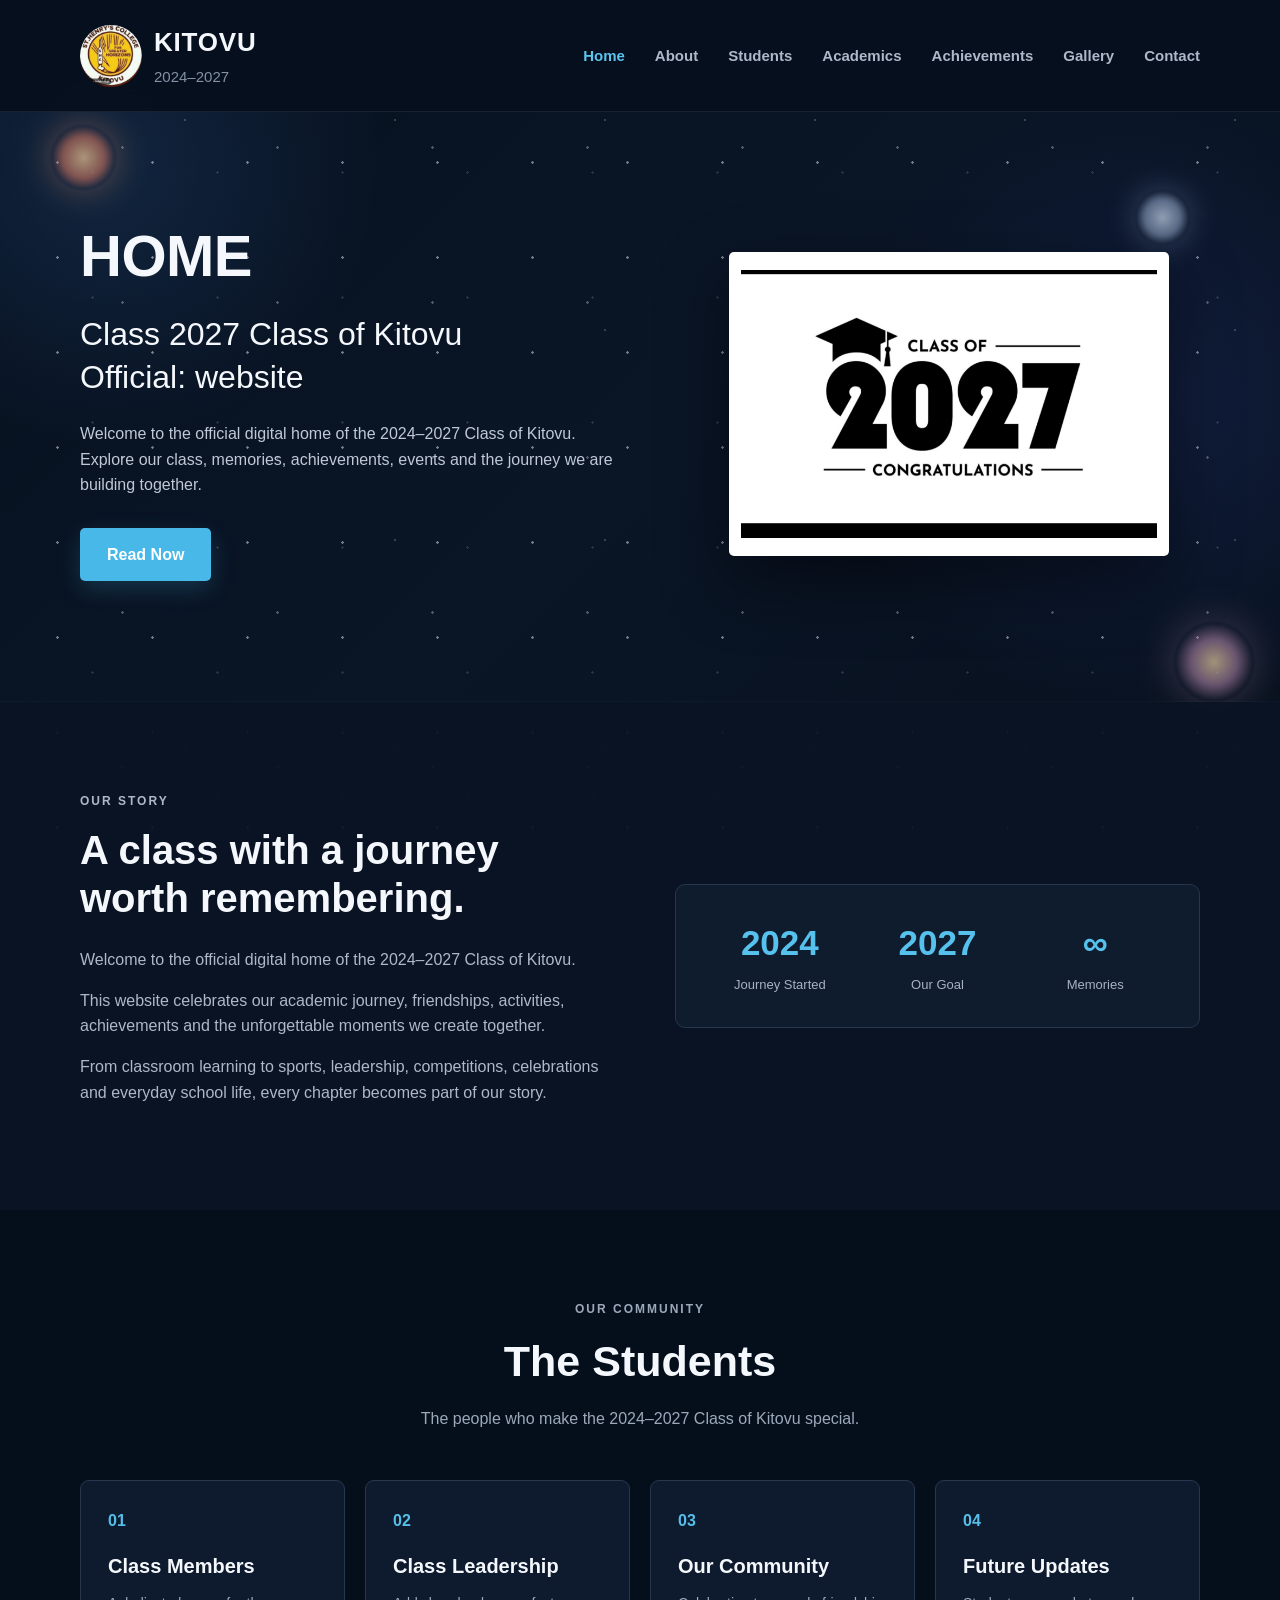
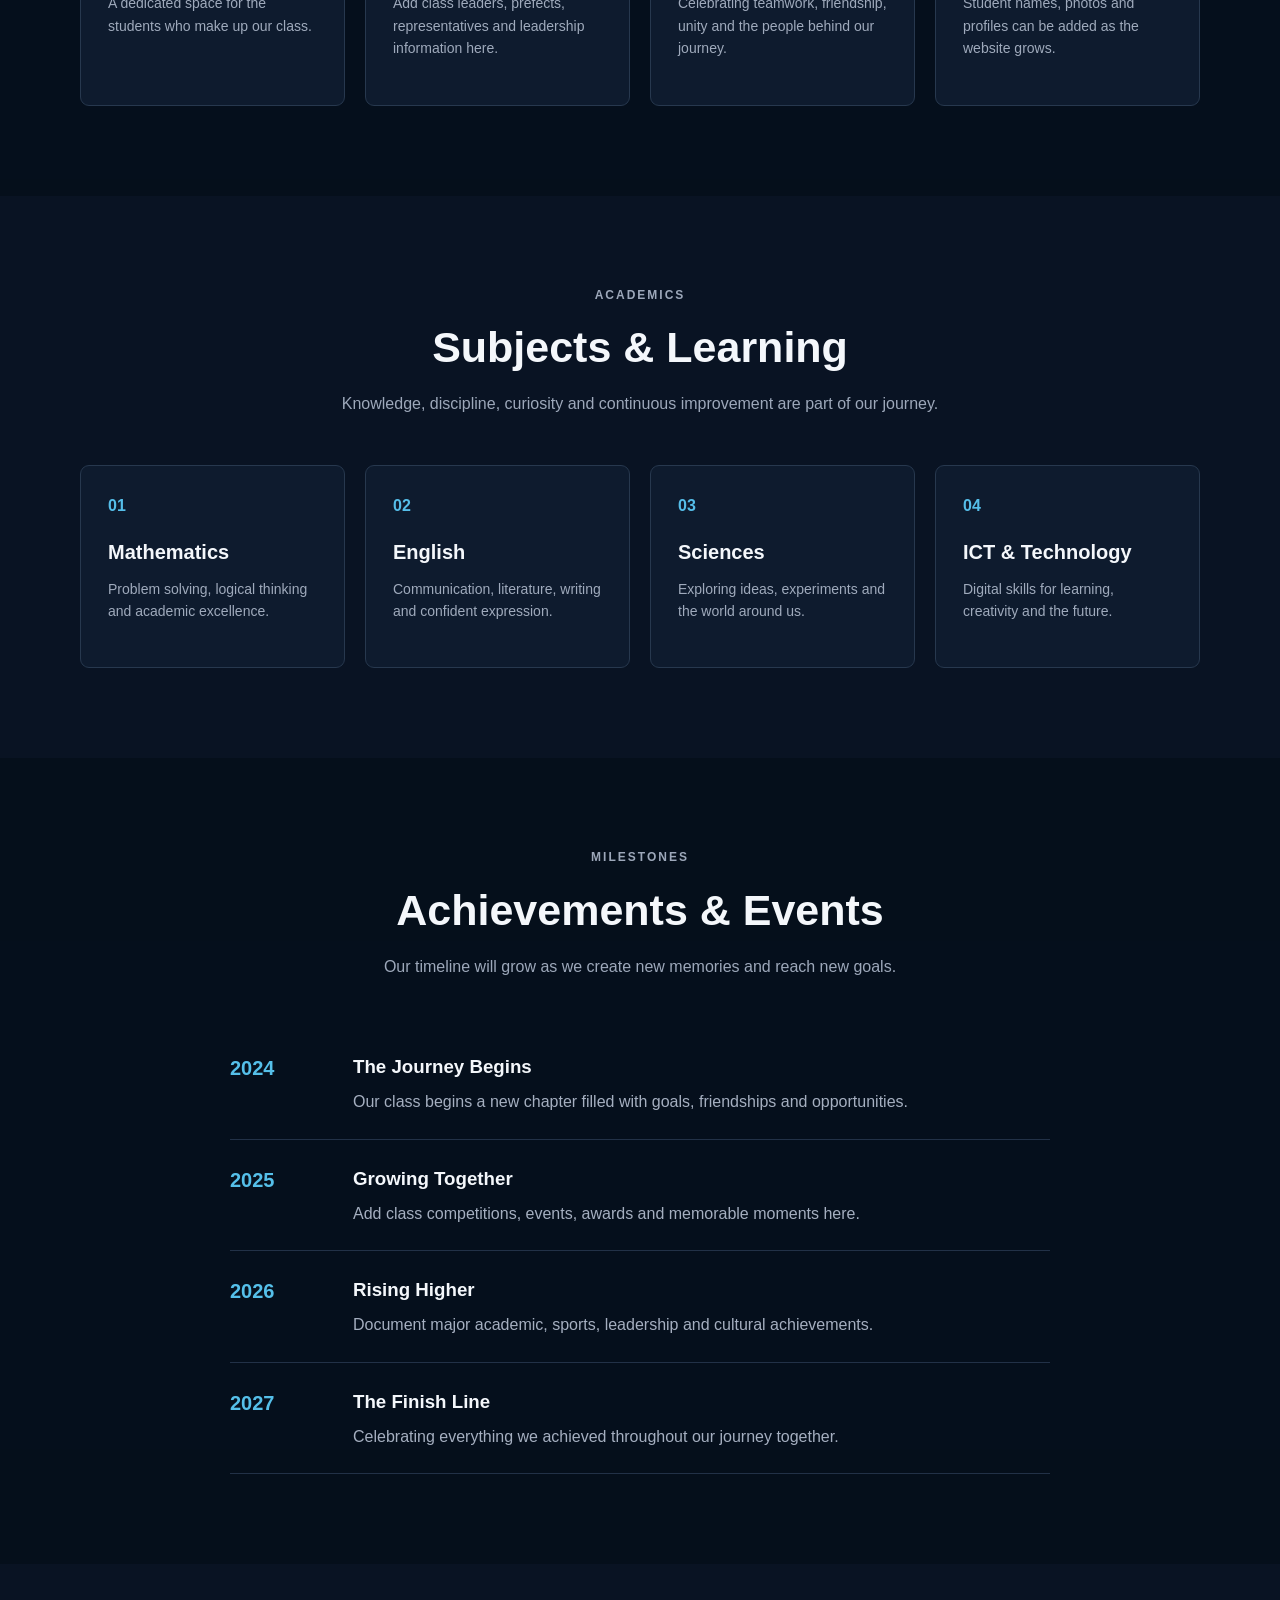
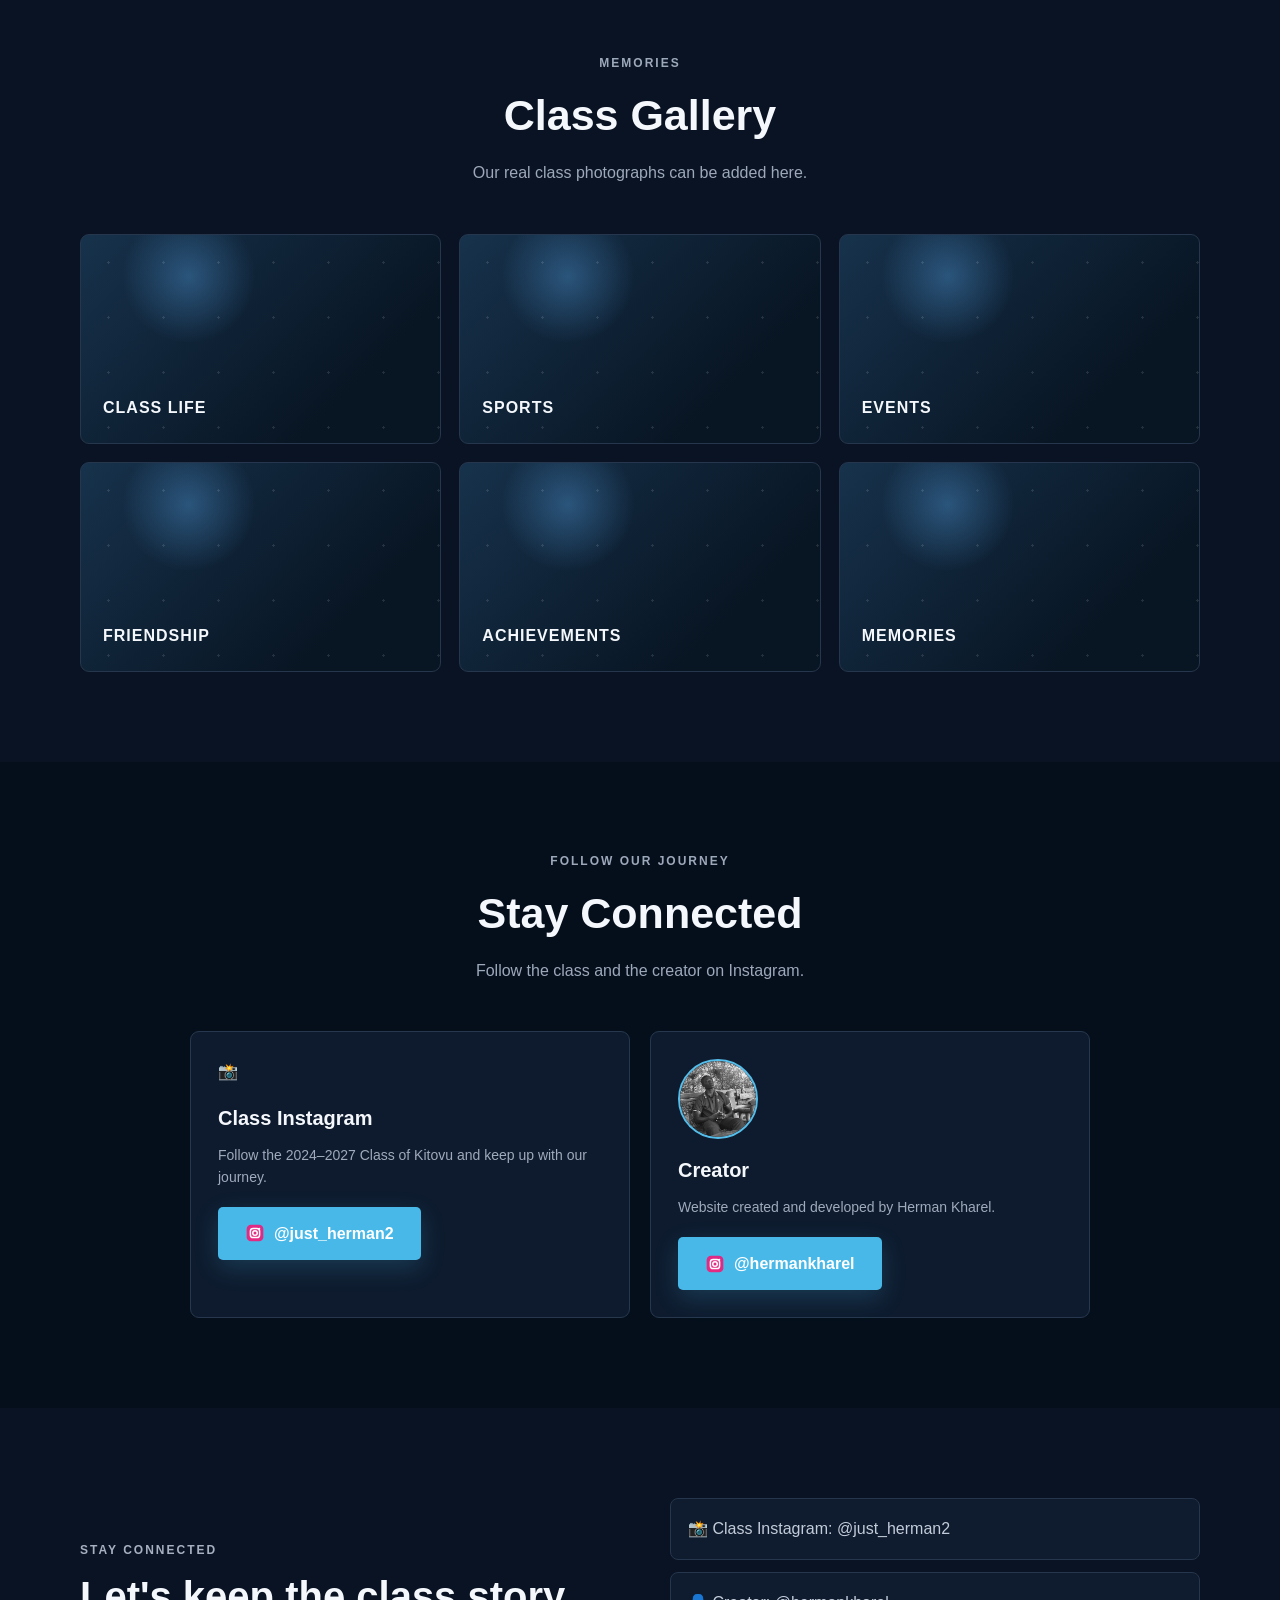
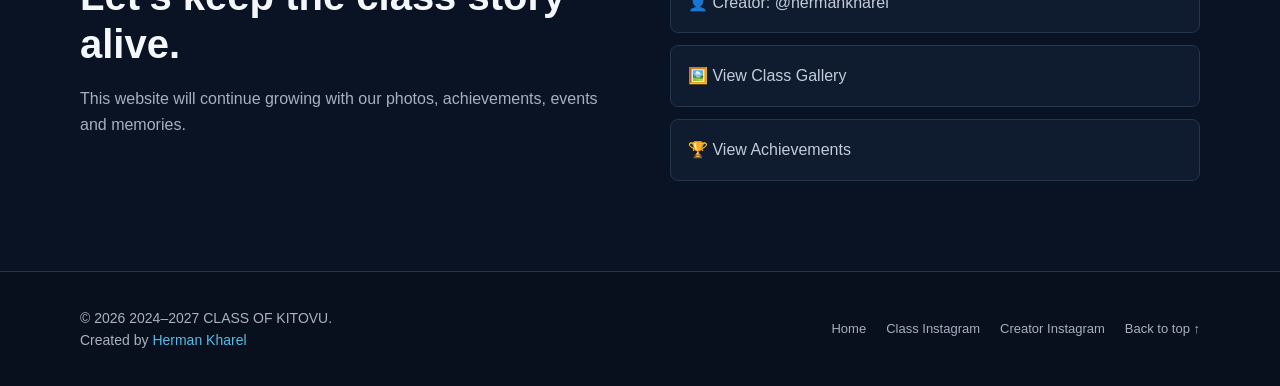
==== commit 56168985: "Add files via upload" ====
--- a/index.html
+++ b/index.html
@@ -624,6 +624,17 @@
     }
 
 
+    .social-brand {
+      margin-bottom: 14px;
+    }
+
+    .social-brand img {
+      width: 52px;
+      height: 52px;
+      display: block;
+      border-radius: 14px;
+    }
+
     .instagram-btn {
       display: inline-flex;
       align-items: center;
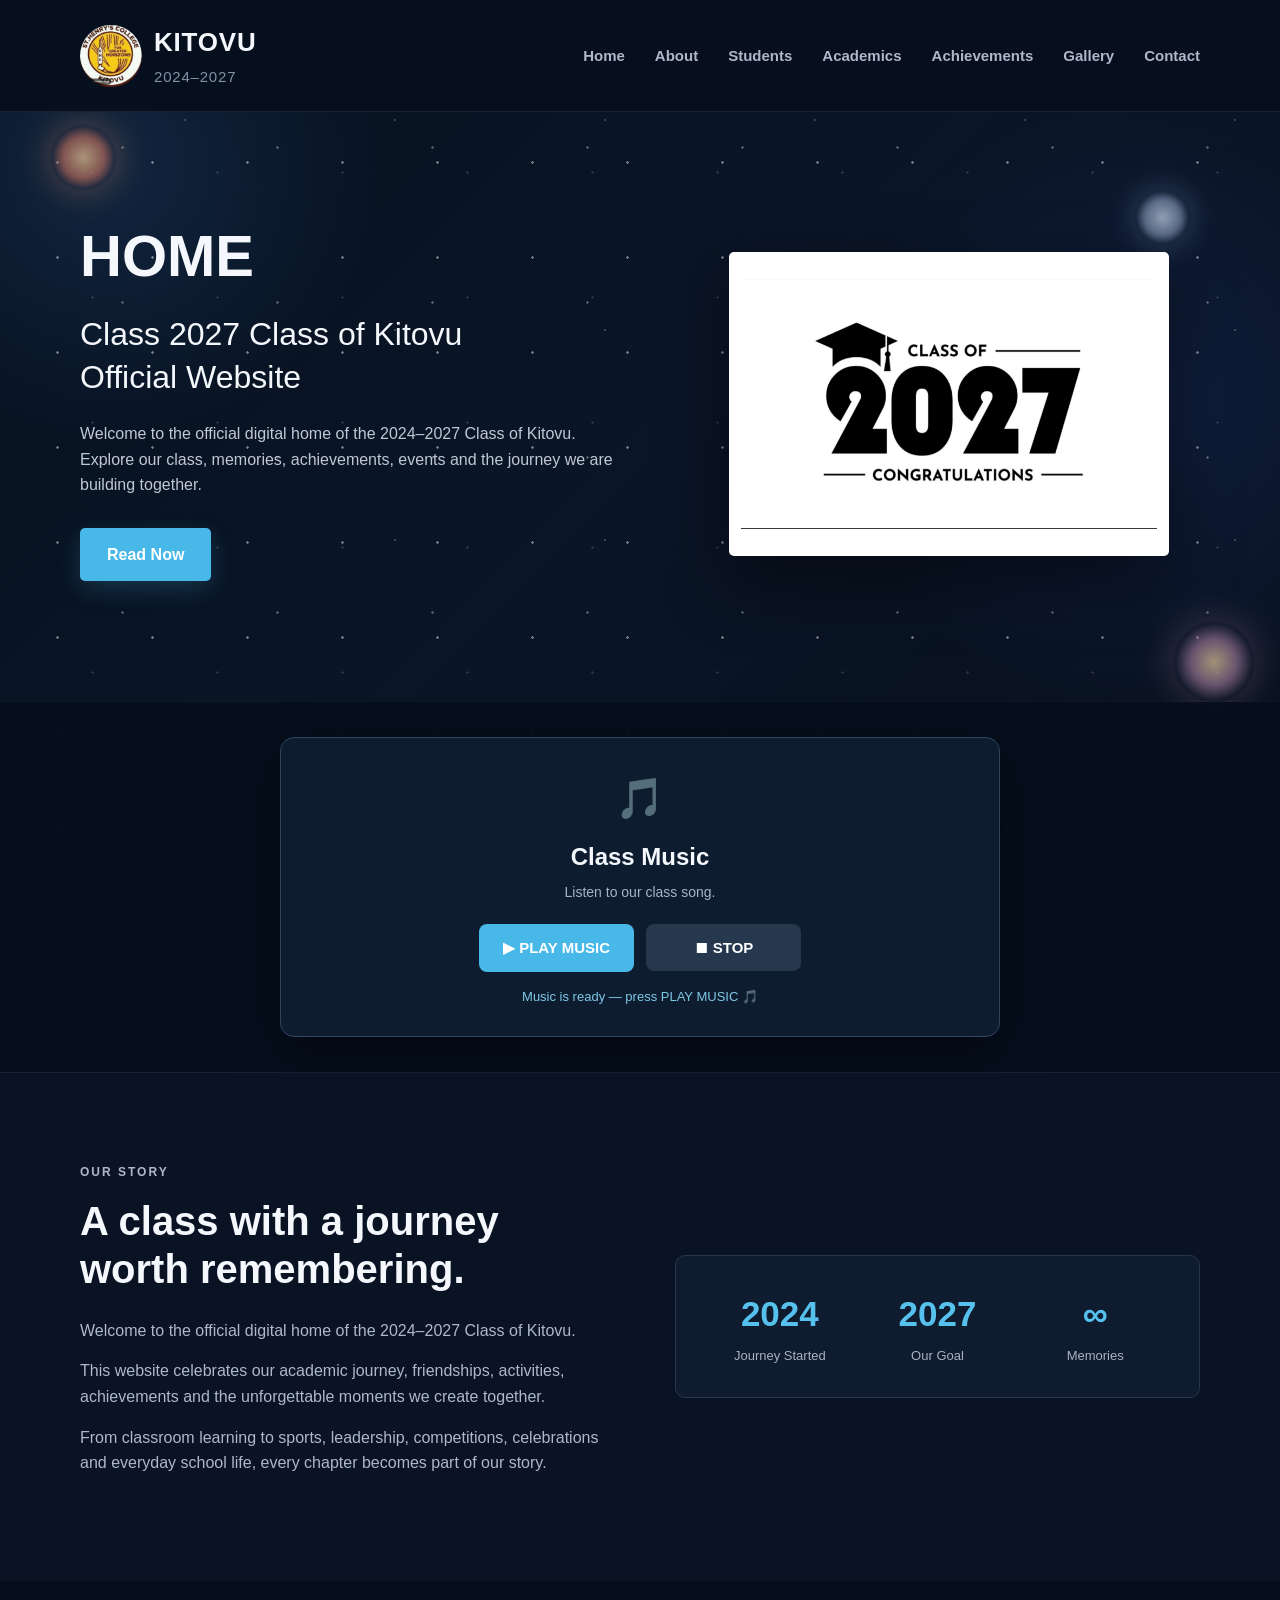
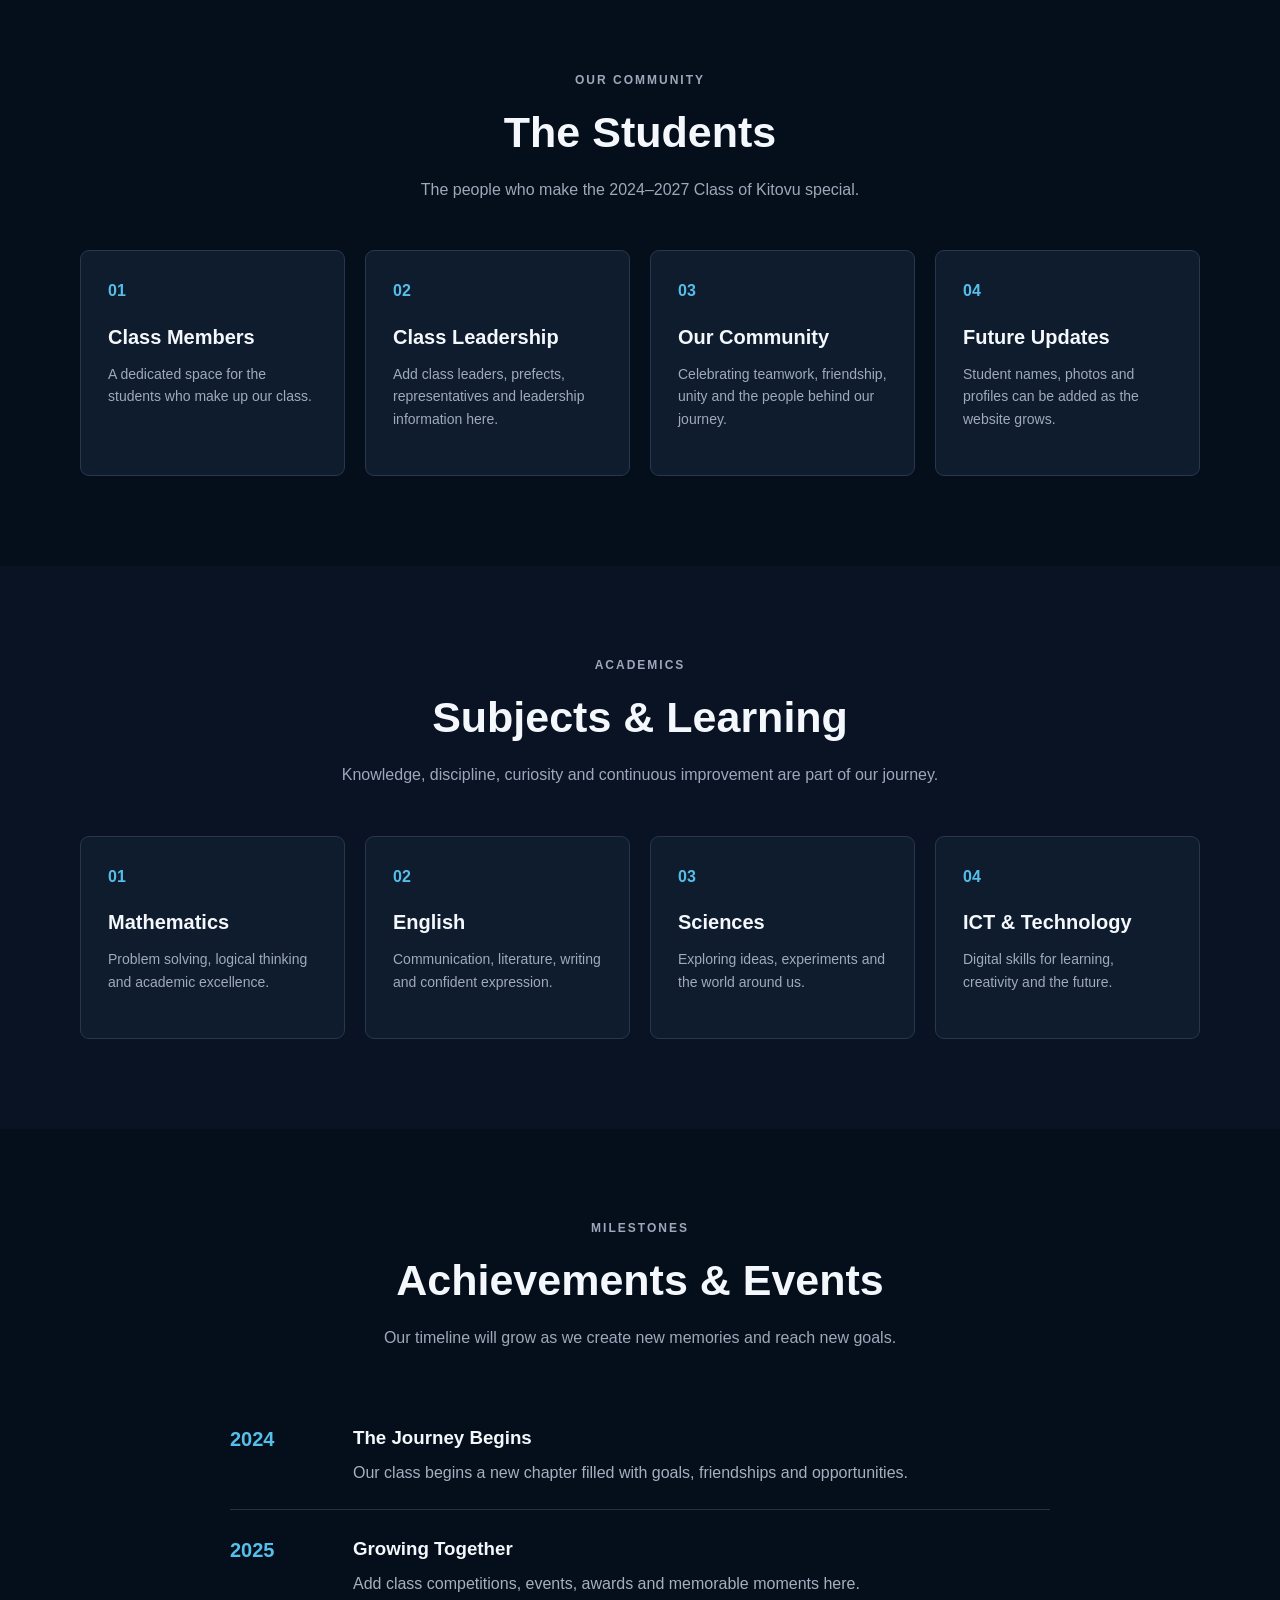
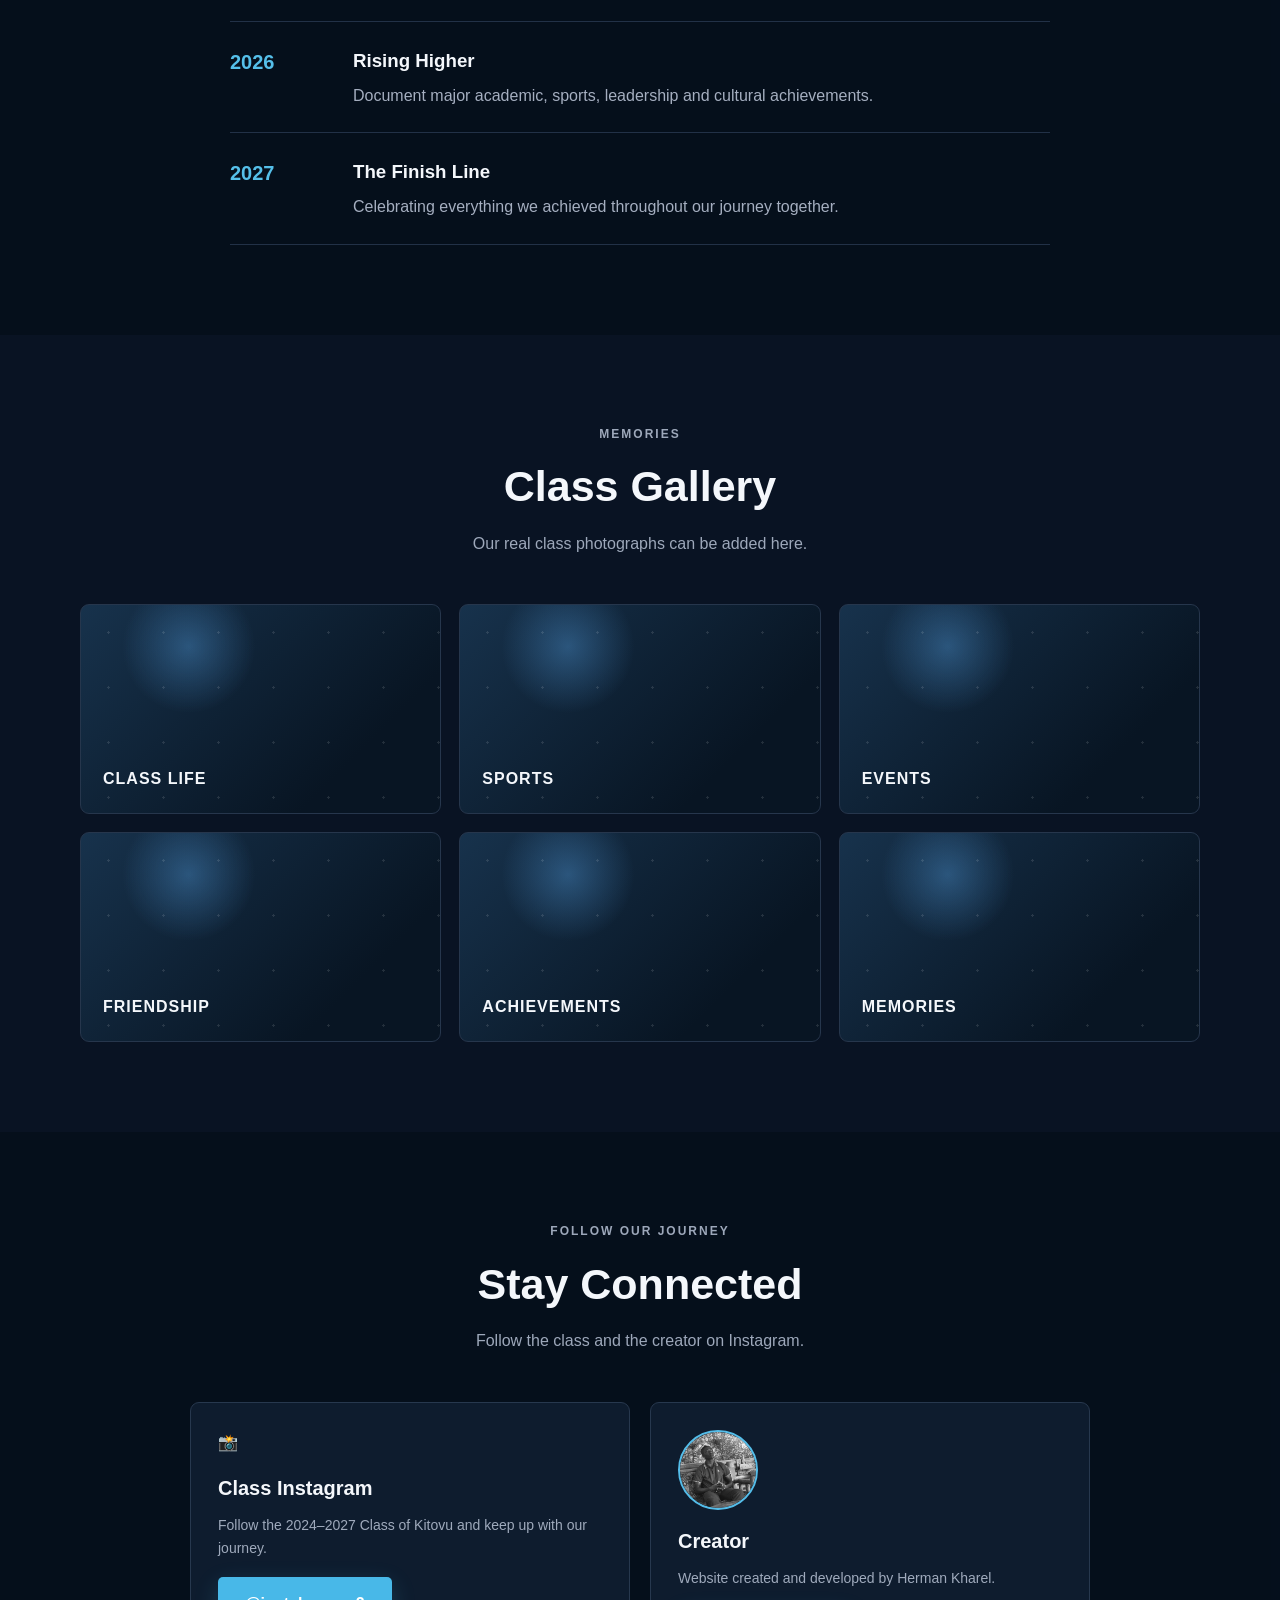
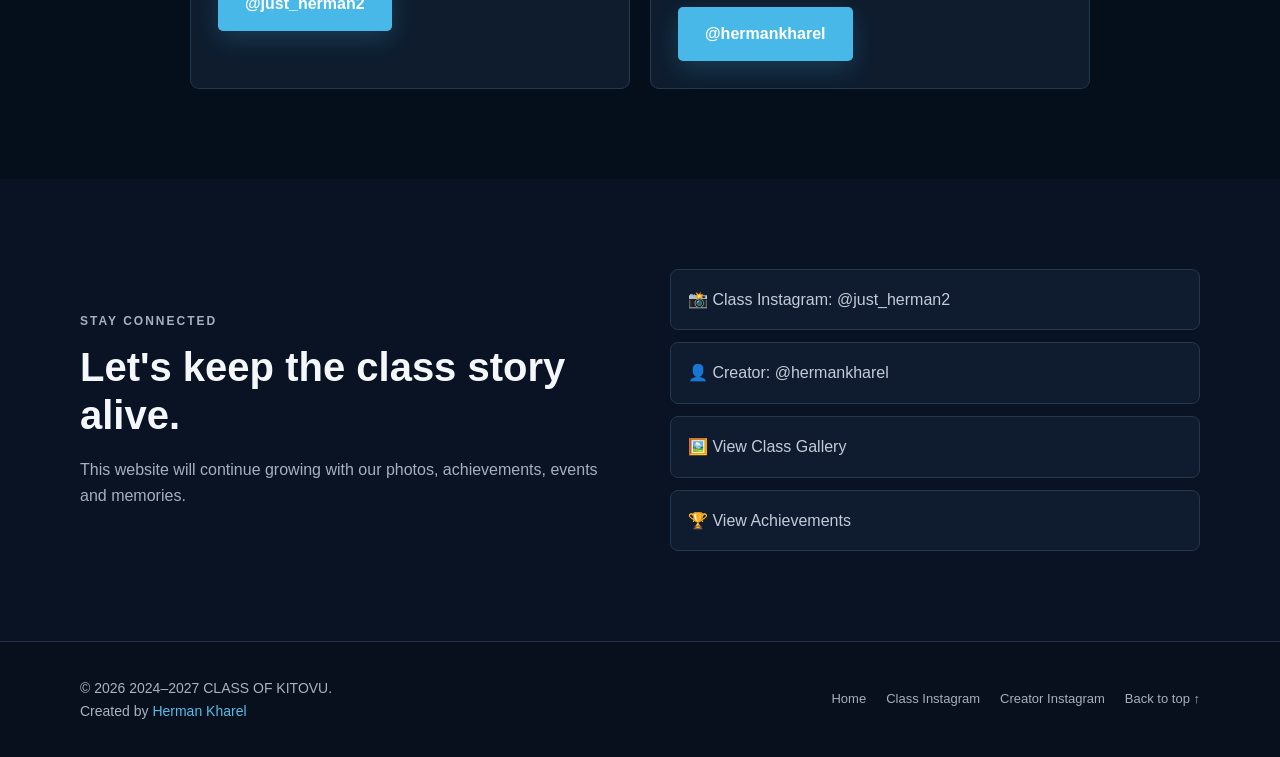
==== commit 6a98a47b: "Create index.html" ====
--- a/index.html
+++ b/index.html
@@ -1,1304 +1,1686 @@
 <!DOCTYPE html>
 <html lang="en">
 <head>
-  <meta charset="UTF-8">
-  <meta name="viewport" content="width=device-width, initial-scale=1.0">
-
-  <title>2024–2027 Class of Kitovu | Official Website</title>
-
-  <meta name="description"
-        content="Official website of the 2024–2027 Class of Kitovu. Discover our students, memories, achievements, events and class community.">
-
-  <meta name="keywords"
-        content="2024–2027 Class of Kitovu, Class of 2027, Kitovu students, Kitovu school, Kitovu Uganda">
-
-  <meta name="robots" content="index, follow">
-  <meta name="theme-color" content="#07111f">
-
-  <link rel="canonical"
-        href="https://hermanjoyt.github.io/kitovu-class-2024-2027/">
-
-  <link rel="icon" type="image/png" href="logo.png">
-  <link rel="apple-touch-icon" href="logo.png">
-
-  <meta property="og:title"
-        content="2024–2027 Class of Kitovu | Official Website">
-  <meta property="og:description"
-        content="The official digital home of the 2024–2027 Class of Kitovu.">
-  <meta property="og:type" content="website">
-  <meta property="og:url"
-        content="https://hermanjoyt.github.io/kitovu-class-2024-2027/">
-  <meta property="og:image"
-        content="https://hermanjoyt.github.io/kitovu-class-2024-2027/logo.png">
-
-  <meta name="twitter:card" content="summary_large_image">
-  <meta name="twitter:title" content="2024–2027 Class of Kitovu">
-  <meta name="twitter:description"
-        content="The official digital home of the 2024–2027 Class of Kitovu.">
-  <meta name="twitter:image"
-        content="https://hermanjoyt.github.io/kitovu-class-2024-2027/logo.png">
-
-  <style>
-    /* =========================================================
-       RESET
-    ========================================================= */
-    * {
-      margin: 0;
-      padding: 0;
-      box-sizing: border-box;
-    }
-
-    html {
-      scroll-behavior: smooth;
-    }
-
-    body {
-      font-family: Arial, Helvetica, sans-serif;
-      color: #f4f7fb;
-      background: #07111f;
-      line-height: 1.6;
-      overflow-x: hidden;
-    }
-
-    a {
-      color: inherit;
-      text-decoration: none;
-    }
-
-    img {
-      max-width: 100%;
-      display: block;
-    }
-
-    .container {
-      width: min(1120px, 90%);
-      margin: 0 auto;
-    }
-
-    /* =========================================================
-       SPACE BACKGROUND
-    ========================================================= */
-    .background {
-      position: fixed;
-      inset: 0;
-      z-index: -10;
-      overflow: hidden;
-      background:
-        radial-gradient(circle at 8% 18%, rgba(76, 156, 255, .14), transparent 20%),
-        radial-gradient(circle at 90% 45%, rgba(73, 107, 255, .12), transparent 25%),
-        linear-gradient(135deg, #07111f 0%, #0a1526 50%, #07101d 100%);
-    }
-
-    .stars,
-    .stars::before,
-    .stars::after {
-      position: absolute;
-      inset: 0;
-      content: "";
-      pointer-events: none;
-    }
-
-    .stars {
-      opacity: .55;
-      background-image:
-        radial-gradient(circle, rgba(255,255,255,.8) 0 1px, transparent 1.5px),
-        radial-gradient(circle, rgba(255,255,255,.55) 0 1px, transparent 1.5px);
-      background-size: 95px 95px, 155px 155px;
-      background-position: 10px 20px, 45px 70px;
-    }
-
-    .stars::before {
-      background-image:
-        radial-gradient(circle, #ffffff 0 1px, transparent 1.4px),
-        radial-gradient(circle, rgba(255,255,255,.7) 0 1px, transparent 1.4px);
-      background-size: 210px 210px, 125px 125px;
-      background-position: 80px 15px, 30px 110px;
-      opacity: .35;
-    }
-
-    .glow {
-      position: absolute;
-      border-radius: 50%;
-      filter: blur(1px);
-      opacity: .65;
-    }
-
-    .glow-1 {
-      width: 65px;
-      height: 65px;
-      top: 125px;
-      left: 4%;
-      background: radial-gradient(circle, #ffd39a, #bd6d5b 45%, transparent 72%);
-      box-shadow: 0 0 35px rgba(255, 165, 110, .5);
-    }
-
-    .glow-2 {
-      width: 55px;
-      height: 55px;
-      top: 190px;
-      right: 7%;
-      background: radial-gradient(circle, #dbeaff, #8497b7 45%, transparent 72%);
-      box-shadow: 0 0 30px rgba(174, 204, 255, .4);
-    }
-
-    .glow-3 {
-      width: 80px;
-      height: 80px;
-      bottom: 22%;
-      right: 2%;
-      background: radial-gradient(circle, #f5d8a5, #9d7898 40%, transparent 72%);
-      box-shadow: 0 0 40px rgba(220, 168, 194, .4);
-    }
-
-    /* =========================================================
-       HEADER
-    ========================================================= */
-    .site-header {
-      height: 112px;
-      background: rgba(7, 15, 29, .94);
-      border-bottom: 1px solid rgba(255,255,255,.08);
-      position: sticky;
-      top: 0;
-      z-index: 1000;
-      backdrop-filter: blur(12px);
-    }
-
-    .nav {
-      height: 100%;
-      display: flex;
-      align-items: center;
-      justify-content: space-between;
-    }
-
-    .logo {
-      display: flex;
-      align-items: center;
-      position: relative;
-      min-width: 260px;
-      font-size: 26px;
-      font-weight: 800;
-      letter-spacing: .8px;
-    }
-
-    .logo img {
-      width: 62px;
-      height: 62px;
-      object-fit: cover;
-      border-radius: 50%;
-      margin-right: 12px;
-    }
-
-    .logo-text small {
-      display: block;
-      margin-top: 2px;
-      color: #8490a3;
-      font-size: 15px;
-      font-weight: 500;
-      letter-spacing: 0;
-    }
-
-    .nav-links {
-      display: flex;
-      align-items: center;
-      gap: 30px;
-    }
-
-    .nav-links a {
-      color: #aeb8ca;
-      font-size: 15px;
-      font-weight: 600;
-      transition: .25s ease;
-    }
-
-    .nav-links a:hover,
-    .nav-links a.active {
-      color: #5cc5ef;
-    }
-
-    .menu-toggle {
-      display: none;
-      border: 0;
-      background: transparent;
-      color: #fff;
-      font-size: 28px;
-      cursor: pointer;
-    }
-
-    /* =========================================================
-       HERO / HOME
-    ========================================================= */
-    .hero {
-      min-height: 590px;
-      display: flex;
-      align-items: center;
-      position: relative;
-      border-bottom: 1px solid rgba(255,255,255,.025);
-    }
-
-    .hero-content {
-      display: grid;
-      grid-template-columns: 1.05fr .95fr;
-      align-items: center;
-      gap: 65px;
-      padding: 65px 0 70px;
-    }
-
-    .hero-copy h1 {
-      font-size: clamp(44px, 5vw, 58px);
-      line-height: 1;
-      margin-bottom: 28px;
-      font-weight: 800;
-      letter-spacing: -.5px;
-    }
-
-    .hero-copy h2 {
-      font-size: clamp(24px, 3vw, 32px);
-      line-height: 1.35;
-      font-weight: 500;
-      margin-bottom: 22px;
-    }
-
-    .hero-copy p {
-      color: #c0c8d6;
-      font-size: 16px;
-      max-width: 535px;
-      margin-bottom: 30px;
-    }
-
-    .hero-image-wrap {
-      display: flex;
-      justify-content: center;
-      align-items: center;
-    }
-
-    .hero-image {
-      width: min(440px, 100%);
-      aspect-ratio: 1.45 / 1;
-      background: #fff;
-      border-radius: 5px;
-      padding: 12px;
-      box-shadow: 0 25px 70px rgba(0,0,0,.45);
-      overflow: hidden;
-    }
-
-    .hero-image img {
-      width: 100%;
-      height: 100%;
-      object-fit: contain;
-      border-radius: 2px;
-    }
-
-    .hero-image-fallback {
-      width: 100%;
-      height: 100%;
-      display: none;
-      align-items: center;
-      justify-content: center;
-      color: #111;
-      text-align: center;
-      font-weight: 800;
-      font-size: 44px;
-    }
-
-    .btn {
-      display: inline-block;
-      padding: 14px 27px;
-      border-radius: 5px;
-      font-weight: 700;
-      transition: .25s ease;
-    }
-
-    .btn-primary {
-      background: #48b8e8;
-      color: white;
-      box-shadow: 0 8px 25px rgba(72,184,232,.2);
-    }
-
-    .btn-primary:hover {
-      transform: translateY(-3px);
-      background: #5bc6f2;
-    }
-
-    /* =========================================================
-       GENERAL SECTIONS
-    ========================================================= */
-    .section {
-      padding: 90px 0;
-      background: rgba(10, 20, 36, .93);
-    }
-
-    .section-dark {
-      background: rgba(6, 15, 28, .94);
-    }
-
-    .section-heading {
-      text-align: center;
-      max-width: 760px;
-      margin: 0 auto 48px;
-    }
-
-    .eyebrow {
-      color: #54bde9;
-      font-size: 12px;
-      font-weight: 800;
-      letter-spacing: 2px;
-      margin-bottom: 8px;
-    }
-
-    .section-heading h2 {
-      font-size: clamp(32px, 4vw, 43px);
-      margin-bottom: 10px;
-    }
-
-    .section-heading p {
-      color: #9da8ba;
-    }
-
-    /* =========================================================
-       ABOUT
-    ========================================================= */
-    .two-col {
-      display: grid;
-      grid-template-columns: 1fr 1fr;
-      gap: 70px;
-      align-items: center;
-    }
-
-    .two-col h2 {
-      font-size: 40px;
-      line-height: 1.2;
-      margin: 10px 0 25px;
-    }
-
-    .two-col p {
-      color: #aeb8c8;
-      margin-bottom: 15px;
-    }
-
-    .stats-card {
-      display: grid;
-      grid-template-columns: repeat(3, 1fr);
-      gap: 10px;
-      padding: 30px;
-      background: rgba(16,29,48,.95);
-      border: 1px solid #26364c;
-      border-radius: 10px;
-    }
-
-    .stats-card div {
-      text-align: center;
-    }
-
-    .stats-card strong {
-      display: block;
-      color: #56c1ed;
-      font-size: 35px;
-    }
-
-    .stats-card span {
-      color: #a8b2c2;
-      font-size: 13px;
-    }
-
-    /* =========================================================
-       CARDS
-    ========================================================= */
-    .cards {
-      display: grid;
-      grid-template-columns: repeat(4, 1fr);
-      gap: 20px;
-    }
-
-    .card {
-      padding: 27px;
-      background: rgba(15,29,47,.96);
-      border: 1px solid #27384e;
-      border-radius: 9px;
-      transition: .25s ease;
-    }
-
-    .card:hover {
-      transform: translateY(-5px);
-      border-color: #3e91ba;
-    }
-
-    .card-icon {
-      display: inline-block;
-      color: #55bee9;
-      font-weight: 800;
-      margin-bottom: 17px;
-    }
-
-    .card h3 {
-      font-size: 20px;
-      margin-bottom: 10px;
-    }
-
-    .card p {
-      color: #9faabc;
-      font-size: 14px;
-      margin-bottom: 18px;
-    }
-
-    /* =========================================================
-       TIMELINE
-    ========================================================= */
-    .timeline {
-      max-width: 820px;
-      margin: auto;
-    }
-
-    .timeline-item {
-      display: grid;
-      grid-template-columns: 95px 1fr;
-      gap: 28px;
-      padding: 24px 0;
-      border-bottom: 1px solid #223147;
-    }
-
-    .timeline-item > span {
-      color: #55bfe9;
-      font-size: 20px;
-      font-weight: 800;
-    }
-
-    .timeline-item h3 {
-      margin-bottom: 7px;
-    }
-
-    .timeline-item p {
-      color: #a5afc0;
-    }
-
-    /* =========================================================
-       GALLERY
-    ========================================================= */
-    .gallery {
-      display: grid;
-      grid-template-columns: repeat(3, 1fr);
-      gap: 18px;
-    }
-
-    .gallery-item {
-      height: 210px;
-      border-radius: 9px;
-      border: 1px solid #26364c;
-      display: flex;
-      align-items: flex-end;
-      padding: 22px;
-      background:
-        radial-gradient(circle at 30% 20%, rgba(90,170,240,.35), transparent 22%),
-        linear-gradient(135deg, #17324c, #081523 75%);
-      overflow: hidden;
-      position: relative;
-    }
-
-    .gallery-item::before {
-      content: "";
-      position: absolute;
-      inset: 0;
-      background-image:
-        radial-gradient(circle, rgba(255,255,255,.5) 0 1px, transparent 1.3px);
-      background-size: 55px 55px;
-      opacity: .22;
-    }
-
-    .gallery-item span {
-      position: relative;
-      z-index: 1;
-      font-weight: 800;
-      letter-spacing: 1px;
-    }
-
-    /* =========================================================
-       SOCIAL
-    ========================================================= */
-    .social-cards {
-      grid-template-columns: repeat(2, 1fr);
-      max-width: 900px;
-      margin: auto;
-    }
-
-    .creator-photo {
-      width: 80px;
-      height: 80px;
-      border-radius: 50%;
-      object-fit: cover;
-      border: 2px solid #54bde9;
-      margin-bottom: 15px;
-    }
-
-    /* =========================================================
-       CONTACT
-    ========================================================= */
-    .contact-grid {
-      display: grid;
-      grid-template-columns: 1fr 1fr;
-      gap: 60px;
-      align-items: center;
-    }
-
-    .contact-grid h2 {
-      font-size: 40px;
-      line-height: 1.2;
-      margin: 12px 0 18px;
-    }
-
-    .contact-grid p {
-      color: #a6b0c0;
-    }
-
-    .contact-card {
-      display: flex;
-      flex-direction: column;
-      gap: 12px;
-    }
-
-    .contact-card a {
-      padding: 17px;
-      background: rgba(16,29,48,.96);
-      border: 1px solid #26364c;
-      border-radius: 8px;
-      color: #c3ccd9;
-      transition: .25s ease;
-    }
-
-    .contact-card a:hover {
-      border-color: #55bfe9;
-      color: #fff;
-    }
-
-    /* =========================================================
-       FOOTER
-    ========================================================= */
-    footer {
-      background: #07101c;
-      border-top: 1px solid #263247;
-      padding: 35px 0;
-    }
-
-    .footer-inner {
-      display: flex;
-      justify-content: space-between;
-      align-items: center;
-      gap: 30px;
-    }
-
-    footer p {
-      color: #a8b2c2;
-      font-size: 14px;
-    }
-
-    .creator-credit a {
-      color: #55bde8;
-    }
-
-    .footer-links {
-      display: flex;
-      gap: 20px;
-      flex-wrap: wrap;
-      justify-content: center;
-    }
-
-    .footer-links a {
-      color: #a5afc0;
-      font-size: 13px;
-    }
-
-    .footer-links a:hover {
-      color: #55bde8;
-    }
-
-    /* =========================================================
-       SCROLL REVEAL
-    ========================================================= */
-    .reveal {
-      opacity: 0;
-      transform: translateY(24px);
-      transition: opacity .65s ease, transform .65s ease;
-    }
-
-    .reveal.visible {
-      opacity: 1;
-      transform: translateY(0);
-    }
-
-
-    .social-brand {
-      margin-bottom: 14px;
-    }
-
-    .social-brand img {
-      width: 52px;
-      height: 52px;
-      display: block;
-      border-radius: 14px;
-    }
-
-    .instagram-btn {
-      display: inline-flex;
-      align-items: center;
-      gap: 9px;
-    }
-
-    .instagram-btn::before {
-      content: "";
-      width: 20px;
-      height: 20px;
-      display: inline-block;
-      background: url("instagram.svg") center / contain no-repeat;
-      flex: 0 0 20px;
-    }
-
-    /* =========================================================
-       MOBILE
-    ========================================================= */
-    @media (max-width: 850px) {
-      .site-header {
-        height: 82px;
-      }
-
-      .logo {
-        min-width: 0;
-        font-size: 20px;
-      }
-
-      .logo img {
-        width: 48px;
-        height: 48px;
-      }
-
-      .logo-text small {
-        font-size: 11px;
-      }
-
-      .menu-toggle {
-        display: block;
-      }
-
-      .nav-links {
-        display: none;
-        position: absolute;
-        top: 82px;
-        left: 0;
-        width: 100%;
-        padding: 22px;
-        flex-direction: column;
-        gap: 20px;
-        background: #091426;
-        border-bottom: 1px solid #26364c;
-      }
-
-      .nav-links.active {
-        display: flex;
-      }
-
-      .hero {
-        min-height: auto;
-      }
-
-      .hero-content,
-      .two-col,
-      .contact-grid {
-        grid-template-columns: 1fr;
-      }
-
-      .hero-content {
-        gap: 45px;
-        padding: 70px 0;
-      }
-
-      .hero-image {
-        width: min(520px, 100%);
-      }
-
-      .cards {
-        grid-template-columns: repeat(2, 1fr);
-      }
-
-      .gallery {
-        grid-template-columns: repeat(2, 1fr);
-      }
-
-      .footer-inner {
-        flex-direction: column;
-        text-align: center;
-      }
-    }
-
-    @media (max-width: 520px) {
-      .container {
-        width: 88%;
-      }
-
-      .hero-copy h1 {
-        font-size: 40px;
-      }
-
-      .hero-copy h2 {
-        font-size: 24px;
-      }
-
-      .cards,
-      .gallery,
-      .social-cards {
-        grid-template-columns: 1fr;
-      }
-
-      .stats-card {
-        grid-template-columns: 1fr;
-        gap: 24px;
-      }
-
-      .timeline-item {
-        grid-template-columns: 70px 1fr;
-        gap: 15px;
-      }
-
-      .section {
-        padding: 70px 0;
-      }
-    }
-  </style>
+<meta charset="UTF-8">
+<meta name="viewport" content="width=device-width, initial-scale=1.0">
+
+<title>2024–2027 Class of Kitovu | Official Website</title>
+
+<meta name="description" content="Official website of the 2024–2027 Class of Kitovu. Discover our students, memories, achievements, events and class community.">
+
+<meta name="keywords" content="2024–2027 Class of Kitovu, Class of 2027, Kitovu students, Kitovu school, Kitovu Uganda">
+
+<meta name="robots" content="index, follow">
+<meta name="theme-color" content="#07111f">
+
+<link rel="canonical" href="https://kitovu-class-2024-2027.pages.dev/">
+
+<link rel="icon" type="image/png" href="logo.png">
+<link rel="apple-touch-icon" href="logo.png">
+
+<meta property="og:title" content="2024–2027 Class of Kitovu | Official Website">
+<meta property="og:description" content="The official digital home of the 2024–2027 Class of Kitovu.">
+<meta property="og:type" content="website">
+<meta property="og:url" content="https://kitovu-class-2024-2027.pages.dev/">
+<meta property="og:image" content="https://kitovu-class-2024-2027.pages.dev/logo.png">
+
+<meta name="twitter:card" content="summary_large_image">
+<meta name="twitter:title" content="2024–2027 Class of Kitovu">
+<meta name="twitter:description" content="The official digital home of the 2024–2027 Class of Kitovu.">
+<meta name="twitter:image" content="https://kitovu-class-2024-2027.pages.dev/logo.png">
+
+<style>
+
+* {
+  margin: 0;
+  padding: 0;
+  box-sizing: border-box;
+}
+
+html {
+  scroll-behavior: smooth;
+}
+
+body {
+  font-family: Arial, Helvetica, sans-serif;
+  color: #f4f7fb;
+  background: #07111f;
+  line-height: 1.6;
+  overflow-x: hidden;
+}
+
+a {
+  color: inherit;
+  text-decoration: none;
+}
+
+img {
+  max-width: 100%;
+  display: block;
+}
+
+button {
+  font-family: inherit;
+}
+
+.container {
+  width: min(1120px, 90%);
+  margin: auto;
+}
+
+/* BACKGROUND */
+
+.background {
+  position: fixed;
+  inset: 0;
+  z-index: -10;
+  overflow: hidden;
+
+  background:
+    radial-gradient(circle at 8% 18%, rgba(76,156,255,.14), transparent 20%),
+    radial-gradient(circle at 90% 45%, rgba(73,107,255,.12), transparent 25%),
+    linear-gradient(135deg,#07111f 0%,#0a1526 50%,#07101d 100%);
+}
+
+.stars,
+.stars::before {
+  position: absolute;
+  inset: 0;
+  content: "";
+  pointer-events: none;
+}
+
+.stars {
+  opacity: .55;
+
+  background-image:
+    radial-gradient(circle,rgba(255,255,255,.8) 0 1px,transparent 1.5px),
+    radial-gradient(circle,rgba(255,255,255,.55) 0 1px,transparent 1.5px);
+
+  background-size: 95px 95px,155px 155px;
+  background-position: 10px 20px,45px 70px;
+}
+
+.stars::before {
+  background-image:
+    radial-gradient(circle,#fff 0 1px,transparent 1.4px),
+    radial-gradient(circle,rgba(255,255,255,.7) 0 1px,transparent 1.4px);
+
+  background-size: 210px 210px,125px 125px;
+  background-position: 80px 15px,30px 110px;
+
+  opacity: .35;
+}
+
+.glow {
+  position: absolute;
+  border-radius: 50%;
+  filter: blur(1px);
+  opacity: .65;
+}
+
+.glow-1 {
+  width: 65px;
+  height: 65px;
+  top: 125px;
+  left: 4%;
+  background: radial-gradient(circle,#ffd39a,#bd6d5b 45%,transparent 72%);
+  box-shadow: 0 0 35px rgba(255,165,110,.5);
+}
+
+.glow-2 {
+  width: 55px;
+  height: 55px;
+  top: 190px;
+  right: 7%;
+  background: radial-gradient(circle,#dbeaff,#8497b7 45%,transparent 72%);
+  box-shadow: 0 0 30px rgba(174,204,255,.4);
+}
+
+.glow-3 {
+  width: 80px;
+  height: 80px;
+  bottom: 22%;
+  right: 2%;
+  background: radial-gradient(circle,#f5d8a5,#9d7898 40%,transparent 72%);
+  box-shadow: 0 0 40px rgba(220,168,194,.4);
+}
+
+/* HEADER */
+
+.site-header {
+  height: 112px;
+  background: rgba(7,15,29,.94);
+  border-bottom: 1px solid rgba(255,255,255,.08);
+  position: sticky;
+  top: 0;
+  z-index: 1000;
+  backdrop-filter: blur(12px);
+}
+
+.nav {
+  height: 100%;
+  display: flex;
+  align-items: center;
+  justify-content: space-between;
+}
+
+.logo {
+  display: flex;
+  align-items: center;
+  min-width: 260px;
+  font-size: 26px;
+  font-weight: 800;
+  letter-spacing: .8px;
+}
+
+.logo img {
+  width: 62px;
+  height: 62px;
+  object-fit: cover;
+  border-radius: 50%;
+  margin-right: 12px;
+}
+
+.logo-text small {
+  display: block;
+  margin-top: 2px;
+  color: #8490a3;
+  font-size: 15px;
+  font-weight: 500;
+}
+
+.nav-links {
+  display: flex;
+  align-items: center;
+  gap: 30px;
+}
+
+.nav-links a {
+  color: #aeb8ca;
+  font-size: 15px;
+  font-weight: 600;
+  transition: .25s;
+}
+
+.nav-links a:hover {
+  color: #5cc5ef;
+}
+
+.menu-toggle {
+  display: none;
+  border: 0;
+  background: transparent;
+  color: #fff;
+  font-size: 28px;
+  cursor: pointer;
+}
+
+/* HERO */
+
+.hero {
+  min-height: 590px;
+  display: flex;
+  align-items: center;
+  border-bottom: 1px solid rgba(255,255,255,.025);
+}
+
+.hero-content {
+  display: grid;
+  grid-template-columns: 1.05fr .95fr;
+  align-items: center;
+  gap: 65px;
+  padding: 65px 0 70px;
+}
+
+.hero-copy h1 {
+  font-size: clamp(44px,5vw,58px);
+  line-height: 1;
+  margin-bottom: 28px;
+  font-weight: 800;
+}
+
+.hero-copy h2 {
+  font-size: clamp(24px,3vw,32px);
+  line-height: 1.35;
+  font-weight: 500;
+  margin-bottom: 22px;
+}
+
+.hero-copy p {
+  color: #c0c8d6;
+  font-size: 16px;
+  max-width: 535px;
+  margin-bottom: 30px;
+}
+
+.hero-image-wrap {
+  display: flex;
+  justify-content: center;
+  align-items: center;
+}
+
+.hero-image {
+  width: min(440px,100%);
+  aspect-ratio: 1.45 / 1;
+  background: #fff;
+  border-radius: 5px;
+  padding: 12px;
+  box-shadow: 0 25px 70px rgba(0,0,0,.45);
+  overflow: hidden;
+}
+
+.hero-image img {
+  width: 100%;
+  height: 100%;
+  object-fit: contain;
+}
+
+.hero-image-fallback {
+  width: 100%;
+  height: 100%;
+  display: none;
+  align-items: center;
+  justify-content: center;
+  color: #111;
+  text-align: center;
+  font-weight: 800;
+  font-size: 44px;
+}
+
+/* BUTTON */
+
+.btn {
+  display: inline-block;
+  padding: 14px 27px;
+  border-radius: 5px;
+  font-weight: 700;
+  transition: .25s;
+  border: 0;
+  cursor: pointer;
+}
+
+.btn-primary {
+  background: #48b8e8;
+  color: white;
+  box-shadow: 0 8px 25px rgba(72,184,232,.2);
+}
+
+.btn-primary:hover {
+  transform: translateY(-3px);
+  background: #5bc6f2;
+}
+
+/* MUSIC */
+
+.music-section {
+  padding: 35px 0;
+  background: rgba(6,15,28,.96);
+  border-bottom: 1px solid rgba(255,255,255,.08);
+}
+
+.music-player {
+  max-width: 720px;
+  margin: auto;
+  padding: 28px;
+  text-align: center;
+  background: rgba(15,29,47,.98);
+  border: 1px solid #30445e;
+  border-radius: 14px;
+  box-shadow: 0 15px 50px rgba(0,0,0,.35);
+}
+
+.music-icon {
+  font-size: 40px;
+  margin-bottom: 8px;
+}
+
+.music-player h3 {
+  font-size: 24px;
+  margin-bottom: 5px;
+}
+
+.music-player p {
+  color: #a8b3c4;
+  font-size: 14px;
+  margin-bottom: 20px;
+}
+
+.music-controls {
+  display: flex;
+  justify-content: center;
+  align-items: center;
+  gap: 12px;
+  flex-wrap: wrap;
+}
+
+.music-btn {
+  min-width: 155px;
+  padding: 15px 22px;
+  border: 0;
+  border-radius: 8px;
+  background: #48b8e8;
+  color: white;
+  font-size: 15px;
+  font-weight: 800;
+  cursor: pointer;
+  transition: .25s;
+}
+
+.music-btn:hover {
+  background: #5bc6f2;
+  transform: translateY(-2px);
+}
+
+.music-btn.stop {
+  background: #26384e;
+}
+
+.music-status {
+  margin-top: 15px;
+  color: #7fc9e8;
+  font-size: 13px;
+}
+
+/* SECTIONS */
+
+.section {
+  padding: 90px 0;
+  background: rgba(10,20,36,.93);
+}
+
+.section-dark {
+  background: rgba(6,15,28,.94);
+}
+
+.section-heading {
+  text-align: center;
+  max-width: 760px;
+  margin: 0 auto 48px;
+}
+
+.eyebrow {
+  color: #54bde9;
+  font-size: 12px;
+  font-weight: 800;
+  letter-spacing: 2px;
+  margin-bottom: 8px;
+}
+
+.section-heading h2 {
+  font-size: clamp(32px,4vw,43px);
+  margin-bottom: 10px;
+}
+
+.section-heading p {
+  color: #9da8ba;
+}
+
+/* ABOUT */
+
+.two-col {
+  display: grid;
+  grid-template-columns: 1fr 1fr;
+  gap: 70px;
+  align-items: center;
+}
+
+.two-col h2 {
+  font-size: 40px;
+  line-height: 1.2;
+  margin: 10px 0 25px;
+}
+
+.two-col p {
+  color: #aeb8c8;
+  margin-bottom: 15px;
+}
+
+.stats-card {
+  display: grid;
+  grid-template-columns: repeat(3,1fr);
+  gap: 10px;
+  padding: 30px;
+  background: rgba(16,29,48,.95);
+  border: 1px solid #26364c;
+  border-radius: 10px;
+}
+
+.stats-card div {
+  text-align: center;
+}
+
+.stats-card strong {
+  display: block;
+  color: #56c1ed;
+  font-size: 35px;
+}
+
+.stats-card span {
+  color: #a8b2c2;
+  font-size: 13px;
+}
+
+/* CARDS */
+
+.cards {
+  display: grid;
+  grid-template-columns: repeat(4,1fr);
+  gap: 20px;
+}
+
+.card {
+  padding: 27px;
+  background: rgba(15,29,47,.96);
+  border: 1px solid #27384e;
+  border-radius: 9px;
+  transition: .25s;
+}
+
+.card:hover {
+  transform: translateY(-5px);
+  border-color: #3e91ba;
+}
+
+.card-icon {
+  display: inline-block;
+  color: #55bee9;
+  font-weight: 800;
+  margin-bottom: 17px;
+}
+
+.card h3 {
+  font-size: 20px;
+  margin-bottom: 10px;
+}
+
+.card p {
+  color: #9faabc;
+  font-size: 14px;
+  margin-bottom: 18px;
+}
+
+/* TIMELINE */
+
+.timeline {
+  max-width: 820px;
+  margin: auto;
+}
+
+.timeline-item {
+  display: grid;
+  grid-template-columns: 95px 1fr;
+  gap: 28px;
+  padding: 24px 0;
+  border-bottom: 1px solid #223147;
+}
+
+.timeline-item > span {
+  color: #55bfe9;
+  font-size: 20px;
+  font-weight: 800;
+}
+
+.timeline-item h3 {
+  margin-bottom: 7px;
+}
+
+.timeline-item p {
+  color: #a5afc0;
+}
+
+/* GALLERY */
+
+.gallery {
+  display: grid;
+  grid-template-columns: repeat(3,1fr);
+  gap: 18px;
+}
+
+.gallery-item {
+  height: 210px;
+  border-radius: 9px;
+  border: 1px solid #26364c;
+  display: flex;
+  align-items: flex-end;
+  padding: 22px;
+  background:
+    radial-gradient(circle at 30% 20%,rgba(90,170,240,.35),transparent 22%),
+    linear-gradient(135deg,#17324c,#081523 75%);
+  overflow: hidden;
+  position: relative;
+}
+
+.gallery-item::before {
+  content: "";
+  position: absolute;
+  inset: 0;
+  background-image:
+    radial-gradient(circle,rgba(255,255,255,.5) 0 1px,transparent 1.3px);
+  background-size: 55px 55px;
+  opacity: .22;
+}
+
+.gallery-item span {
+  position: relative;
+  z-index: 1;
+  font-weight: 800;
+  letter-spacing: 1px;
+}
+
+/* SOCIAL */
+
+.social-cards {
+  grid-template-columns: repeat(2,1fr);
+  max-width: 900px;
+  margin: auto;
+}
+
+.creator-photo {
+  width: 80px;
+  height: 80px;
+  border-radius: 50%;
+  object-fit: cover;
+  border: 2px solid #54bde9;
+  margin-bottom: 15px;
+}
+
+/* CONTACT */
+
+.contact-grid {
+  display: grid;
+  grid-template-columns: 1fr 1fr;
+  gap: 60px;
+  align-items: center;
+}
+
+.contact-grid h2 {
+  font-size: 40px;
+  line-height: 1.2;
+  margin: 12px 0 18px;
+}
+
+.contact-grid p {
+  color: #a6b0c0;
+}
+
+.contact-card {
+  display: flex;
+  flex-direction: column;
+  gap: 12px;
+}
+
+.contact-card a {
+  padding: 17px;
+  background: rgba(16,29,48,.96);
+  border: 1px solid #26364c;
+  border-radius: 8px;
+  color: #c3ccd9;
+  transition: .25s;
+}
+
+.contact-card a:hover {
+  border-color: #55bfe9;
+  color: #fff;
+}
+
+/* FOOTER */
+
+footer {
+  background: #07101c;
+  border-top: 1px solid #263247;
+  padding: 35px 0;
+}
+
+.footer-inner {
+  display: flex;
+  justify-content: space-between;
+  align-items: center;
+  gap: 30px;
+}
+
+footer p {
+  color: #a8b2c2;
+  font-size: 14px;
+}
+
+.creator-credit a {
+  color: #55bde8;
+}
+
+.footer-links {
+  display: flex;
+  gap: 20px;
+  flex-wrap: wrap;
+  justify-content: center;
+}
+
+.footer-links a {
+  color: #a5afc0;
+  font-size: 13px;
+}
+
+.footer-links a:hover {
+  color: #55bde8;
+}
+
+/* REVEAL */
+
+.reveal {
+  opacity: 1;
+  transform: translateY(0);
+}
+
+/* MOBILE */
+
+@media (max-width:850px) {
+
+  .site-header {
+    height: 82px;
+  }
+
+  .logo {
+    min-width: 0;
+    font-size: 20px;
+  }
+
+  .logo img {
+    width: 48px;
+    height: 48px;
+  }
+
+  .logo-text small {
+    font-size: 11px;
+  }
+
+  .menu-toggle {
+    display: block;
+  }
+
+  .nav-links {
+    display: none;
+    position: absolute;
+    top: 82px;
+    left: 0;
+    width: 100%;
+    padding: 22px;
+    flex-direction: column;
+    gap: 20px;
+    background: #091426;
+    border-bottom: 1px solid #26364c;
+  }
+
+  .nav-links.active {
+    display: flex;
+  }
+
+  .hero {
+    min-height: auto;
+  }
+
+  .hero-content,
+  .two-col,
+  .contact-grid {
+    grid-template-columns: 1fr;
+  }
+
+  .hero-content {
+    gap: 45px;
+    padding: 70px 0;
+  }
+
+  .cards {
+    grid-template-columns: repeat(2,1fr);
+  }
+
+  .gallery {
+    grid-template-columns: repeat(2,1fr);
+  }
+
+  .footer-inner {
+    flex-direction: column;
+    text-align: center;
+  }
+}
+
+@media (max-width:520px) {
+
+  .container {
+    width: 88%;
+  }
+
+  .hero-copy h1 {
+    font-size: 40px;
+  }
+
+  .hero-copy h2 {
+    font-size: 24px;
+  }
+
+  .cards,
+  .gallery,
+  .social-cards {
+    grid-template-columns: 1fr;
+  }
+
+  .stats-card {
+    grid-template-columns: 1fr;
+    gap: 24px;
+  }
+
+  .timeline-item {
+    grid-template-columns: 70px 1fr;
+    gap: 15px;
+  }
+
+  .section {
+    padding: 70px 0;
+  }
+
+  .music-player {
+    padding: 22px 15px;
+  }
+
+  .music-btn {
+    width: 100%;
+  }
+}
+
+</style>
 </head>
 
 <body>
 
-  <!-- Background -->
-  <div class="background" aria-hidden="true">
-    <div class="stars"></div>
-    <div class="glow glow-1"></div>
-    <div class="glow glow-2"></div>
-    <div class="glow glow-3"></div>
-  </div>
-
-  <!-- Header -->
-  <header class="site-header">
-    <nav class="nav container" aria-label="Main navigation">
-
-      <a class="logo" href="#home" aria-label="Kitovu Class home">
-        <img src="logo.png" alt="Kitovu logo">
-        <span class="logo-text">
-          KITOVU
-          <small>2024–2027</small>
-        </span>
-      </a>
-
-      <button class="menu-toggle"
-              type="button"
-              aria-label="Open menu"
-              aria-expanded="false">
-        ☰
-      </button>
-
-      <div class="nav-links">
-        <a class="active" href="#home">Home</a>
-        <a href="#about">About</a>
-        <a href="#students">Students</a>
-        <a href="#subjects">Academics</a>
-        <a href="#achievements">Achievements</a>
-        <a href="#gallery">Gallery</a>
-        <a href="#contact">Contact</a>
-      </div>
-
-    </nav>
-  </header>
-
-  <main>
-
-    <!-- HOME -->
-    <section id="home" class="hero">
-      <div class="container hero-content">
-
-        <div class="hero-copy reveal">
-
-          <h1>HOME</h1>
-
-          <h2>
-            Class 2027 Class of Kitovu<br>
-            Official: website
-          </h2>
-
-          <p>
-            Welcome to the official digital home of the
-            2024–2027 Class of Kitovu. Explore our class,
-            memories, achievements, events and the journey
-            we are building together.
-          </p>
-
-          <a class="btn btn-primary" href="#about">
-            Read Now
-          </a>
-
-        </div>
-
-        <div class="hero-image-wrap reveal">
-          <div class="hero-image">
-            <img src="class-2027.png"
-                 alt="Class of 2027"
-                 onerror="this.style.display='none'; this.nextElementSibling.style.display='flex';">
-            <div class="hero-image-fallback">
-              CLASS OF<br>2027
-            </div>
-          </div>
-        </div>
-
-      </div>
-    </section>
-
-    <!-- ABOUT -->
-    <section id="about" class="section">
-      <div class="container two-col">
-
-        <div class="reveal">
-          <p class="eyebrow">OUR STORY</p>
-
-          <h2>
-            A class with a journey worth remembering.
-          </h2>
-
-          <p>
-            Welcome to the official digital home of the
-            2024–2027 Class of Kitovu.
-          </p>
-
-          <p>
-            This website celebrates our academic journey,
-            friendships, activities, achievements and the
-            unforgettable moments we create together.
-          </p>
-
-          <p>
-            From classroom learning to sports, leadership,
-            competitions, celebrations and everyday school
-            life, every chapter becomes part of our story.
-          </p>
-        </div>
-
-        <div class="stats-card reveal">
-          <div>
-            <strong>2024</strong>
-            <span>Journey Started</span>
-          </div>
-
-          <div>
-            <strong>2027</strong>
-            <span>Our Goal</span>
-          </div>
-
-          <div>
-            <strong>∞</strong>
-            <span>Memories</span>
-          </div>
-        </div>
-
-      </div>
-    </section>
-
-    <!-- STUDENTS -->
-    <section id="students" class="section section-dark">
-      <div class="container">
-
-        <div class="section-heading reveal">
-          <p class="eyebrow">OUR COMMUNITY</p>
-          <h2>The Students</h2>
-          <p>
-            The people who make the 2024–2027 Class of Kitovu
-            special.
-          </p>
-        </div>
-
-        <div class="cards">
-
-          <article class="card reveal">
-            <span class="card-icon">01</span>
-            <h3>Class Members</h3>
-            <p>
-              A dedicated space for the students who make up
-              our class.
-            </p>
-          </article>
-
-          <article class="card reveal">
-            <span class="card-icon">02</span>
-            <h3>Class Leadership</h3>
-            <p>
-              Add class leaders, prefects, representatives
-              and leadership information here.
-            </p>
-          </article>
-
-          <article class="card reveal">
-            <span class="card-icon">03</span>
-            <h3>Our Community</h3>
-            <p>
-              Celebrating teamwork, friendship, unity and
-              the people behind our journey.
-            </p>
-          </article>
-
-          <article class="card reveal">
-            <span class="card-icon">04</span>
-            <h3>Future Updates</h3>
-            <p>
-              Student names, photos and profiles can be
-              added as the website grows.
-            </p>
-          </article>
-
-        </div>
-      </div>
-    </section>
-
-    <!-- ACADEMICS -->
-    <section id="subjects" class="section">
-      <div class="container">
-
-        <div class="section-heading reveal">
-          <p class="eyebrow">ACADEMICS</p>
-          <h2>Subjects & Learning</h2>
-          <p>
-            Knowledge, discipline, curiosity and continuous
-            improvement are part of our journey.
-          </p>
-        </div>
-
-        <div class="cards">
-
-          <article class="card reveal">
-            <span class="card-icon">01</span>
-            <h3>Mathematics</h3>
-            <p>
-              Problem solving, logical thinking and
-              academic excellence.
-            </p>
-          </article>
-
-          <article class="card reveal">
-            <span class="card-icon">02</span>
-            <h3>English</h3>
-            <p>
-              Communication, literature, writing and
-              confident expression.
-            </p>
-          </article>
-
-          <article class="card reveal">
-            <span class="card-icon">03</span>
-            <h3>Sciences</h3>
-            <p>
-              Exploring ideas, experiments and the
-              world around us.
-            </p>
-          </article>
-
-          <article class="card reveal">
-            <span class="card-icon">04</span>
-            <h3>ICT & Technology</h3>
-            <p>
-              Digital skills for learning, creativity
-              and the future.
-            </p>
-          </article>
-
-        </div>
-      </div>
-    </section>
-
-    <!-- ACHIEVEMENTS -->
-    <section id="achievements" class="section section-dark">
-      <div class="container">
-
-        <div class="section-heading reveal">
-          <p class="eyebrow">MILESTONES</p>
-          <h2>Achievements & Events</h2>
-          <p>
-            Our timeline will grow as we create new memories
-            and reach new goals.
-          </p>
-        </div>
-
-        <div class="timeline">
-
-          <div class="timeline-item reveal">
-            <span>2024</span>
-            <div>
-              <h3>The Journey Begins</h3>
-              <p>
-                Our class begins a new chapter filled with
-                goals, friendships and opportunities.
-              </p>
-            </div>
-          </div>
-
-          <div class="timeline-item reveal">
-            <span>2025</span>
-            <div>
-              <h3>Growing Together</h3>
-              <p>
-                Add class competitions, events, awards and
-                memorable moments here.
-              </p>
-            </div>
-          </div>
-
-          <div class="timeline-item reveal">
-            <span>2026</span>
-            <div>
-              <h3>Rising Higher</h3>
-              <p>
-                Document major academic, sports, leadership
-                and cultural achievements.
-              </p>
-            </div>
-          </div>
-
-          <div class="timeline-item reveal">
-            <span>2027</span>
-            <div>
-              <h3>The Finish Line</h3>
-              <p>
-                Celebrating everything we achieved
-                throughout our journey together.
-              </p>
-            </div>
-          </div>
-
-        </div>
-      </div>
-    </section>
-
-    <!-- GALLERY -->
-    <section id="gallery" class="section">
-      <div class="container">
-
-        <div class="section-heading reveal">
-          <p class="eyebrow">MEMORIES</p>
-          <h2>Class Gallery</h2>
-          <p>
-            Our real class photographs can be added here.
-          </p>
-        </div>
-
-        <div class="gallery">
-
-          <div class="gallery-item reveal">
-            <span>CLASS LIFE</span>
-          </div>
-
-          <div class="gallery-item reveal">
-            <span>SPORTS</span>
-          </div>
-
-          <div class="gallery-item reveal">
-            <span>EVENTS</span>
-          </div>
-
-          <div class="gallery-item reveal">
-            <span>FRIENDSHIP</span>
-          </div>
-
-          <div class="gallery-item reveal">
-            <span>ACHIEVEMENTS</span>
-          </div>
-
-          <div class="gallery-item reveal">
-            <span>MEMORIES</span>
-          </div>
-
-        </div>
-      </div>
-    </section>
-
-    <!-- STAY CONNECTED -->
-    <section class="section section-dark">
-      <div class="container">
-
-        <div class="section-heading reveal">
-          <p class="eyebrow">FOLLOW OUR JOURNEY</p>
-          <h2>Stay Connected</h2>
-          <p>
-            Follow the class and the creator on Instagram.
-          </p>
-        </div>
-
-        <div class="cards social-cards">
-
-          <article class="card reveal">
-            <span class="card-icon">📸</span>
-            <h3>Class Instagram</h3>
-            <p>
-              Follow the 2024–2027 Class of Kitovu and keep
-              up with our journey.
-            </p>
-
-            <a class="btn btn-primary instagram-btn"
-               href="https://www.instagram.com/just_herman2"
-               target="_blank"
-               rel="noopener noreferrer">
-              @just_herman2
-            </a>
-          </article>
-
-          <article class="card reveal">
-
-            <img class="creator-photo"
-                 src="creator.jpg"
-                 alt="Herman Kharel">
-
-            <h3>Creator</h3>
-
-            <p>
-              Website created and developed by
-              Herman Kharel.
-            </p>
-
-            <a class="btn btn-primary instagram-btn"
-               href="https://www.instagram.com/hermankharel"
-               target="_blank"
-               rel="noopener noreferrer">
-              @hermankharel
-            </a>
-
-          </article>
-
-        </div>
-      </div>
-    </section>
-
-    <!-- CONTACT -->
-    <section id="contact" class="section">
-      <div class="container contact-grid">
-
-        <div class="reveal">
-          <p class="eyebrow">STAY CONNECTED</p>
-
-          <h2>
-            Let's keep the class story alive.
-          </h2>
-
-          <p>
-            This website will continue growing with our
-            photos, achievements, events and memories.
-          </p>
-        </div>
-
-        <div class="contact-card reveal">
-
-          <a href="https://www.instagram.com/just_herman2"
-             target="_blank"
-             rel="noopener noreferrer">
-            📸 Class Instagram: @just_herman2
-          </a>
-
-          <a href="https://www.instagram.com/hermankharel"
-             target="_blank"
-             rel="noopener noreferrer">
-            👤 Creator: @hermankharel
-          </a>
-
-          <a href="#gallery">
-            🖼️ View Class Gallery
-          </a>
-
-          <a href="#achievements">
-            🏆 View Achievements
-          </a>
-
-        </div>
-
-      </div>
-    </section>
-
-  </main>
-
-  <!-- FOOTER -->
-  <footer>
-    <div class="container footer-inner">
-
-      <div>
-        <p>
-          © <span id="year"></span>
-          2024–2027 CLASS OF KITOVU.
-        </p>
-
-        <p class="creator-credit">
-          Created by
-          <a href="https://www.instagram.com/hermankharel"
-             target="_blank"
-             rel="noopener noreferrer">
-            Herman Kharel
-          </a>
-        </p>
-      </div>
-
-      <div class="footer-links">
-        <a href="#home">Home</a>
-
-        <a href="https://www.instagram.com/just_herman2"
-           target="_blank"
-           rel="noopener noreferrer">
-          Class Instagram
-        </a>
-
-        <a href="https://www.instagram.com/hermankharel"
-           target="_blank"
-           rel="noopener noreferrer">
-          Creator Instagram
-        </a>
-
-        <a href="#home">Back to top ↑</a>
-      </div>
-
-    </div>
-  </footer>
-
-  <script>
-    /* Current year */
-    document.getElementById("year").textContent =
-      new Date().getFullYear();
-
-    /* Mobile menu */
-    const menuToggle = document.querySelector(".menu-toggle");
-    const navLinks = document.querySelector(".nav-links");
-
-    menuToggle.addEventListener("click", () => {
-      const open = navLinks.classList.toggle("active");
-
-      menuToggle.setAttribute(
-        "aria-expanded",
-        String(open)
-      );
-    });
-
-    /* Close mobile menu after navigation */
-    document.querySelectorAll(".nav-links a").forEach(link => {
-      link.addEventListener("click", () => {
-        navLinks.classList.remove("active");
-        menuToggle.setAttribute("aria-expanded", "false");
-      });
-    });
-
-    /* Scroll reveal */
-    const revealElements =
-      document.querySelectorAll(".reveal");
-
-    const observer =
-      new IntersectionObserver((entries) => {
-        entries.forEach(entry => {
-          if (entry.isIntersecting) {
-            entry.target.classList.add("visible");
-            observer.unobserve(entry.target);
-          }
-        });
-      }, {
-        threshold: 0.12
-      });
-
-    revealElements.forEach(element => {
-      observer.observe(element);
-    });
-  </script>
+<div class="background" aria-hidden="true">
+  <div class="stars"></div>
+  <div class="glow glow-1"></div>
+  <div class="glow glow-2"></div>
+  <div class="glow glow-3"></div>
+</div>
+
+<header class="site-header">
+
+<nav class="nav container">
+
+<a class="logo" href="#home">
+
+<img src="logo.png" alt="Kitovu logo">
+
+<span class="logo-text">
+KITOVU
+<small>2024–2027</small>
+</span>
+
+</a>
+
+<button
+class="menu-toggle"
+type="button"
+aria-label="Open menu"
+aria-expanded="false">
+
+☰
+
+</button>
+
+<div class="nav-links">
+
+<a href="#home">Home</a>
+<a href="#about">About</a>
+<a href="#students">Students</a>
+<a href="#subjects">Academics</a>
+<a href="#achievements">Achievements</a>
+<a href="#gallery">Gallery</a>
+<a href="#contact">Contact</a>
+
+</div>
+
+</nav>
+
+</header>
+
+<main>
+
+<!-- HOME -->
+
+<section id="home" class="hero">
+
+<div class="container hero-content">
+
+<div class="hero-copy">
+
+<h1>HOME</h1>
+
+<h2>
+Class 2027 Class of Kitovu
+<br>
+Official Website
+</h2>
+
+<p>
+Welcome to the official digital home of the
+2024–2027 Class of Kitovu. Explore our class,
+memories, achievements, events and the journey
+we are building together.
+</p>
+
+<a class="btn btn-primary" href="#about">
+Read Now
+</a>
+
+</div>
+
+<div class="hero-image-wrap">
+
+<div class="hero-image">
+
+<img
+src="class-2027.png"
+alt="Class of 2027"
+onerror="this.style.display='none';this.nextElementSibling.style.display='flex';">
+
+<div class="hero-image-fallback">
+CLASS OF<br>2027
+</div>
+
+</div>
+
+</div>
+
+</div>
+
+</section>
+
+
+<!-- MUSIC -->
+
+<section class="music-section">
+
+<div class="container">
+
+<div class="music-player">
+
+<div class="music-icon">
+🎵
+</div>
+
+<h3>
+Class Music
+</h3>
+
+<p>
+Listen to our class song.
+</p>
+
+<audio
+id="classSong"
+preload="metadata"
+loop>
+
+<source
+src="class-song.mp3"
+type="audio/mpeg">
+
+</audio>
+
+<div class="music-controls">
+
+<button
+id="musicToggle"
+class="music-btn"
+type="button">
+
+▶ PLAY MUSIC
+
+</button>
+
+<button
+id="musicStop"
+class="music-btn stop"
+type="button">
+
+⏹ STOP
+
+</button>
+
+</div>
+
+<div
+id="musicStatus"
+class="music-status">
+
+Music is ready — press PLAY MUSIC 🎵
+
+</div>
+
+</div>
+
+</div>
+
+</section>
+
+
+<!-- ABOUT -->
+
+<section id="about" class="section">
+
+<div class="container two-col">
+
+<div>
+
+<p class="eyebrow">
+OUR STORY
+</p>
+
+<h2>
+A class with a journey worth remembering.
+</h2>
+
+<p>
+Welcome to the official digital home of the
+2024–2027 Class of Kitovu.
+</p>
+
+<p>
+This website celebrates our academic journey,
+friendships, activities, achievements and the
+unforgettable moments we create together.
+</p>
+
+<p>
+From classroom learning to sports, leadership,
+competitions, celebrations and everyday school
+life, every chapter becomes part of our story.
+</p>
+
+</div>
+
+<div class="stats-card">
+
+<div>
+<strong>2024</strong>
+<span>Journey Started</span>
+</div>
+
+<div>
+<strong>2027</strong>
+<span>Our Goal</span>
+</div>
+
+<div>
+<strong>∞</strong>
+<span>Memories</span>
+</div>
+
+</div>
+
+</div>
+
+</section>
+
+
+<!-- STUDENTS -->
+
+<section id="students" class="section section-dark">
+
+<div class="container">
+
+<div class="section-heading">
+
+<p class="eyebrow">
+OUR COMMUNITY
+</p>
+
+<h2>
+The Students
+</h2>
+
+<p>
+The people who make the 2024–2027 Class of Kitovu special.
+</p>
+
+</div>
+
+<div class="cards">
+
+<article class="card">
+
+<span class="card-icon">01</span>
+
+<h3>
+Class Members
+</h3>
+
+<p>
+A dedicated space for the students who make up our class.
+</p>
+
+</article>
+
+<article class="card">
+
+<span class="card-icon">02</span>
+
+<h3>
+Class Leadership
+</h3>
+
+<p>
+Add class leaders, prefects, representatives
+and leadership information here.
+</p>
+
+</article>
+
+<article class="card">
+
+<span class="card-icon">03</span>
+
+<h3>
+Our Community
+</h3>
+
+<p>
+Celebrating teamwork, friendship, unity and
+the people behind our journey.
+</p>
+
+</article>
+
+<article class="card">
+
+<span class="card-icon">04</span>
+
+<h3>
+Future Updates
+</h3>
+
+<p>
+Student names, photos and profiles can be
+added as the website grows.
+</p>
+
+</article>
+
+</div>
+
+</div>
+
+</section>
+
+
+<!-- ACADEMICS -->
+
+<section id="subjects" class="section">
+
+<div class="container">
+
+<div class="section-heading">
+
+<p class="eyebrow">
+ACADEMICS
+</p>
+
+<h2>
+Subjects & Learning
+</h2>
+
+<p>
+Knowledge, discipline, curiosity and continuous
+improvement are part of our journey.
+</p>
+
+</div>
+
+<div class="cards">
+
+<article class="card">
+
+<span class="card-icon">01</span>
+
+<h3>Mathematics</h3>
+
+<p>
+Problem solving, logical thinking and academic excellence.
+</p>
+
+</article>
+
+<article class="card">
+
+<span class="card-icon">02</span>
+
+<h3>English</h3>
+
+<p>
+Communication, literature, writing and confident expression.
+</p>
+
+</article>
+
+<article class="card">
+
+<span class="card-icon">03</span>
+
+<h3>Sciences</h3>
+
+<p>
+Exploring ideas, experiments and the world around us.
+</p>
+
+</article>
+
+<article class="card">
+
+<span class="card-icon">04</span>
+
+<h3>ICT & Technology</h3>
+
+<p>
+Digital skills for learning, creativity and the future.
+</p>
+
+</article>
+
+</div>
+
+</div>
+
+</section>
+
+
+<!-- ACHIEVEMENTS -->
+
+<section id="achievements" class="section section-dark">
+
+<div class="container">
+
+<div class="section-heading">
+
+<p class="eyebrow">
+MILESTONES
+</p>
+
+<h2>
+Achievements & Events
+</h2>
+
+<p>
+Our timeline will grow as we create new memories
+and reach new goals.
+</p>
+
+</div>
+
+<div class="timeline">
+
+<div class="timeline-item">
+
+<span>2024</span>
+
+<div>
+
+<h3>
+The Journey Begins
+</h3>
+
+<p>
+Our class begins a new chapter filled with goals,
+friendships and opportunities.
+</p>
+
+</div>
+
+</div>
+
+<div class="timeline-item">
+
+<span>2025</span>
+
+<div>
+
+<h3>
+Growing Together
+</h3>
+
+<p>
+Add class competitions, events, awards and
+memorable moments here.
+</p>
+
+</div>
+
+</div>
+
+<div class="timeline-item">
+
+<span>2026</span>
+
+<div>
+
+<h3>
+Rising Higher
+</h3>
+
+<p>
+Document major academic, sports, leadership
+and cultural achievements.
+</p>
+
+</div>
+
+</div>
+
+<div class="timeline-item">
+
+<span>2027</span>
+
+<div>
+
+<h3>
+The Finish Line
+</h3>
+
+<p>
+Celebrating everything we achieved throughout
+our journey together.
+</p>
+
+</div>
+
+</div>
+
+</div>
+
+</div>
+
+</section>
+
+
+<!-- GALLERY -->
+
+<section id="gallery" class="section">
+
+<div class="container">
+
+<div class="section-heading">
+
+<p class="eyebrow">
+MEMORIES
+</p>
+
+<h2>
+Class Gallery
+</h2>
+
+<p>
+Our real class photographs can be added here.
+</p>
+
+</div>
+
+<div class="gallery">
+
+<div class="gallery-item">
+<span>CLASS LIFE</span>
+</div>
+
+<div class="gallery-item">
+<span>SPORTS</span>
+</div>
+
+<div class="gallery-item">
+<span>EVENTS</span>
+</div>
+
+<div class="gallery-item">
+<span>FRIENDSHIP</span>
+</div>
+
+<div class="gallery-item">
+<span>ACHIEVEMENTS</span>
+</div>
+
+<div class="gallery-item">
+<span>MEMORIES</span>
+</div>
+
+</div>
+
+</div>
+
+</section>
+
+
+<!-- SOCIAL -->
+
+<section class="section section-dark">
+
+<div class="container">
+
+<div class="section-heading">
+
+<p class="eyebrow">
+FOLLOW OUR JOURNEY
+</p>
+
+<h2>
+Stay Connected
+</h2>
+
+<p>
+Follow the class and the creator on Instagram.
+</p>
+
+</div>
+
+<div class="cards social-cards">
+
+<article class="card">
+
+<span class="card-icon">
+📸
+</span>
+
+<h3>
+Class Instagram
+</h3>
+
+<p>
+Follow the 2024–2027 Class of Kitovu and keep
+up with our journey.
+</p>
+
+<a
+class="btn btn-primary"
+href="https://www.instagram.com/just_herman2"
+target="_blank"
+rel="noopener noreferrer">
+
+@just_herman2
+
+</a>
+
+</article>
+
+
+<article class="card">
+
+<img
+class="creator-photo"
+src="creator.jpg"
+alt="Herman Kharel">
+
+<h3>
+Creator
+</h3>
+
+<p>
+Website created and developed by Herman Kharel.
+</p>
+
+<a
+class="btn btn-primary"
+href="https://www.instagram.com/hermankharel"
+target="_blank"
+rel="noopener noreferrer">
+
+@hermankharel
+
+</a>
+
+</article>
+
+</div>
+
+</div>
+
+</section>
+
+
+<!-- CONTACT -->
+
+<section id="contact" class="section">
+
+<div class="container contact-grid">
+
+<div>
+
+<p class="eyebrow">
+STAY CONNECTED
+</p>
+
+<h2>
+Let's keep the class story alive.
+</h2>
+
+<p>
+This website will continue growing with our
+photos, achievements, events and memories.
+</p>
+
+</div>
+
+<div class="contact-card">
+
+<a
+href="https://www.instagram.com/just_herman2"
+target="_blank"
+rel="noopener noreferrer">
+
+📸 Class Instagram: @just_herman2
+
+</a>
+
+<a
+href="https://www.instagram.com/hermankharel"
+target="_blank"
+rel="noopener noreferrer">
+
+👤 Creator: @hermankharel
+
+</a>
+
+<a href="#gallery">
+🖼️ View Class Gallery
+</a>
+
+<a href="#achievements">
+🏆 View Achievements
+</a>
+
+</div>
+
+</div>
+
+</section>
+
+</main>
+
+
+<!-- FOOTER -->
+
+<footer>
+
+<div class="container footer-inner">
+
+<div>
+
+<p>
+© <span id="year"></span>
+2024–2027 CLASS OF KITOVU.
+</p>
+
+<p class="creator-credit">
+
+Created by
+
+<a
+href="https://www.instagram.com/hermankharel"
+target="_blank"
+rel="noopener noreferrer">
+
+Herman Kharel
+
+</a>
+
+</p>
+
+</div>
+
+<div class="footer-links">
+
+<a href="#home">Home</a>
+
+<a
+href="https://www.instagram.com/just_herman2"
+target="_blank"
+rel="noopener noreferrer">
+
+Class Instagram
+
+</a>
+
+<a
+href="https://www.instagram.com/hermankharel"
+target="_blank"
+rel="noopener noreferrer">
+
+Creator Instagram
+
+</a>
+
+<a href="#home">
+Back to top ↑
+</a>
+
+</div>
+
+</div>
+
+</footer>
+
+
+<script>
+
+/* YEAR */
+
+document.getElementById("year").textContent =
+new Date().getFullYear();
+
+
+/* MOBILE MENU */
+
+const menuToggle =
+document.querySelector(".menu-toggle");
+
+const navLinks =
+document.querySelector(".nav-links");
+
+menuToggle.addEventListener("click", () => {
+
+const open =
+navLinks.classList.toggle("active");
+
+menuToggle.setAttribute(
+"aria-expanded",
+String(open)
+);
+
+});
+
+
+document.querySelectorAll(".nav-links a").forEach(link => {
+
+link.addEventListener("click", () => {
+
+navLinks.classList.remove("active");
+
+menuToggle.setAttribute(
+"aria-expanded",
+"false"
+);
+
+});
+
+});
+
+
+/* MUSIC PLAYER */
+
+const classSong =
+document.getElementById("classSong");
+
+const musicToggle =
+document.getElementById("musicToggle");
+
+const musicStop =
+document.getElementById("musicStop");
+
+const musicStatus =
+document.getElementById("musicStatus");
+
+
+musicToggle.addEventListener("click", async () => {
+
+if (classSong.paused) {
+
+try {
+
+await classSong.play();
+
+musicToggle.textContent =
+"⏸ PAUSE MUSIC";
+
+musicStatus.textContent =
+"Now playing 🎵";
+
+} catch (error) {
+
+musicStatus.textContent =
+"⚠️ Music could not play. Check that class-song.mp3 is uploaded.";
+
+}
+
+} else {
+
+classSong.pause();
+
+musicToggle.textContent =
+"▶ PLAY MUSIC";
+
+musicStatus.textContent =
+"Music is paused";
+
+}
+
+});
+
+
+musicStop.addEventListener("click", () => {
+
+classSong.pause();
+
+classSong.currentTime = 0;
+
+musicToggle.textContent =
+"▶ PLAY MUSIC";
+
+musicStatus.textContent =
+"Music stopped";
+
+});
+
+
+classSong.addEventListener("error", () => {
+
+musicStatus.textContent =
+"⚠️ class-song.mp3 was not found.";
+
+});
+
+
+</script>
 
 </body>
-</html>
+  </html>
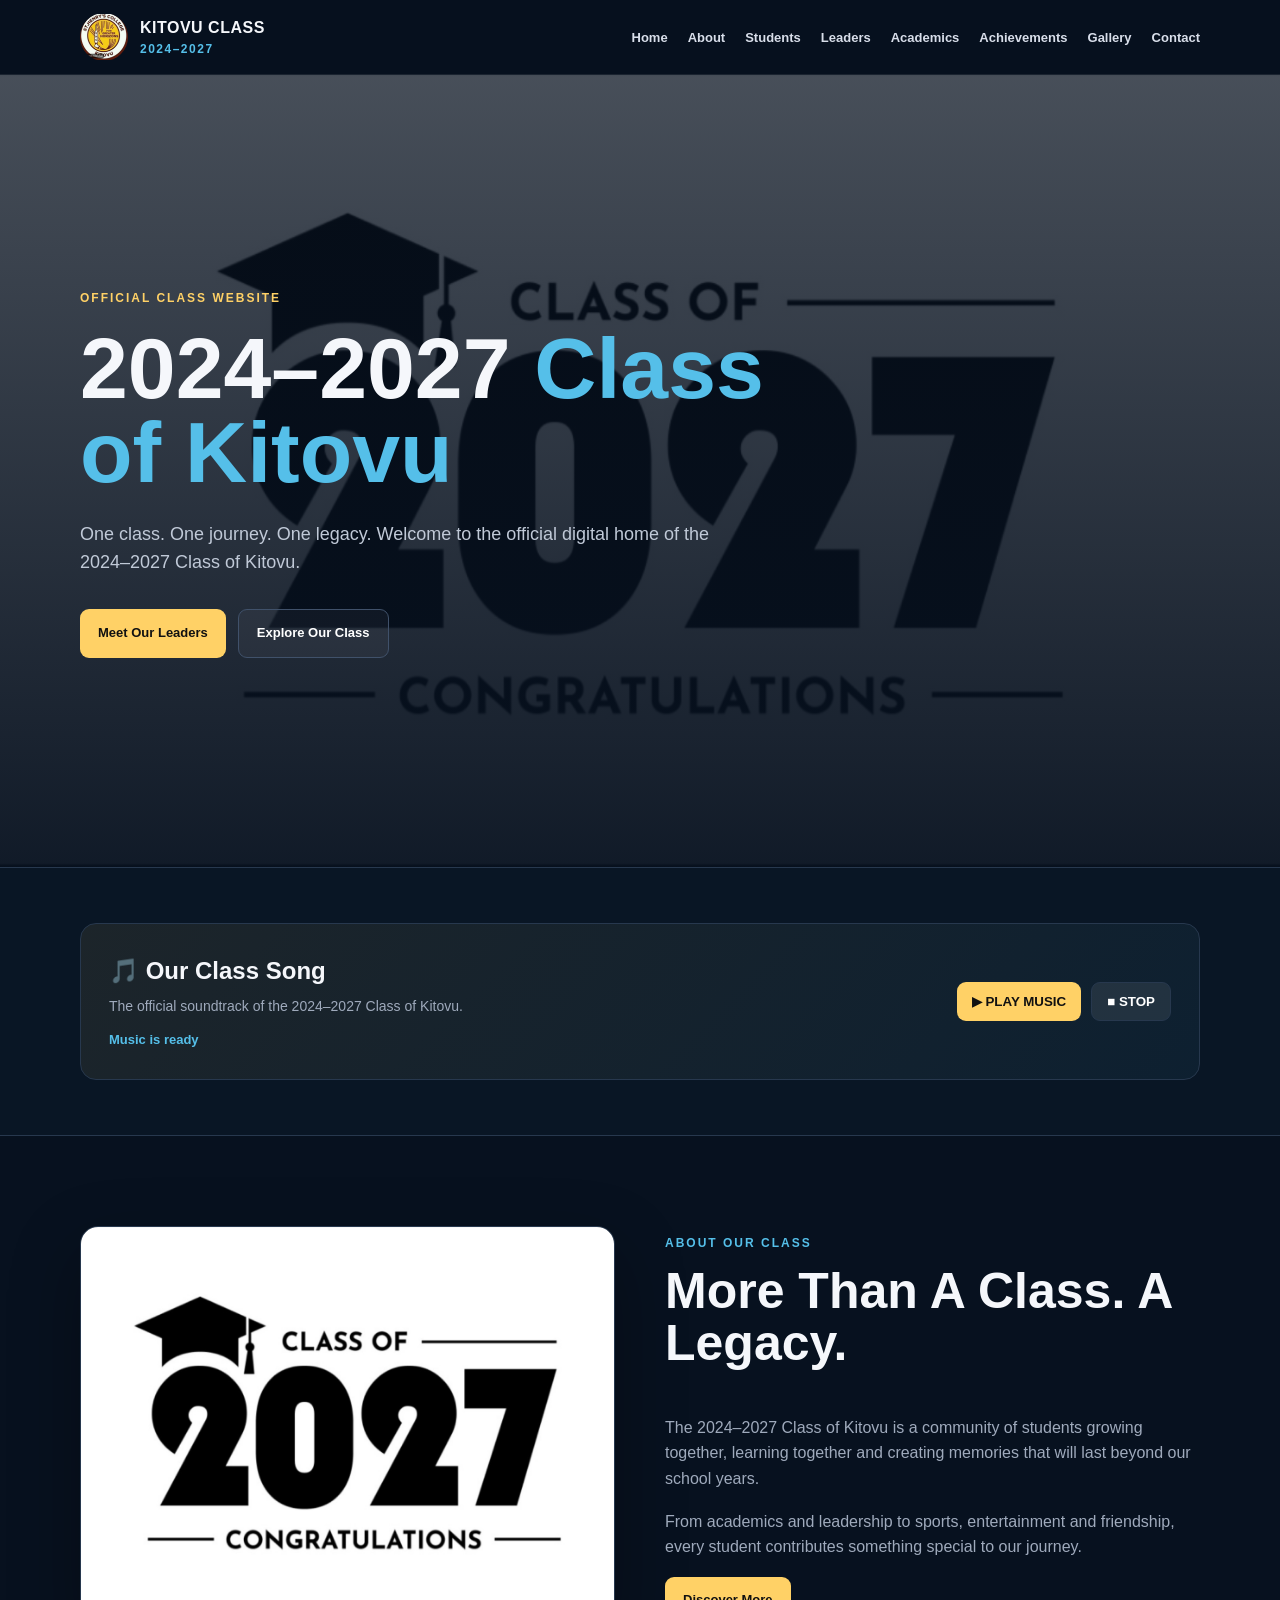
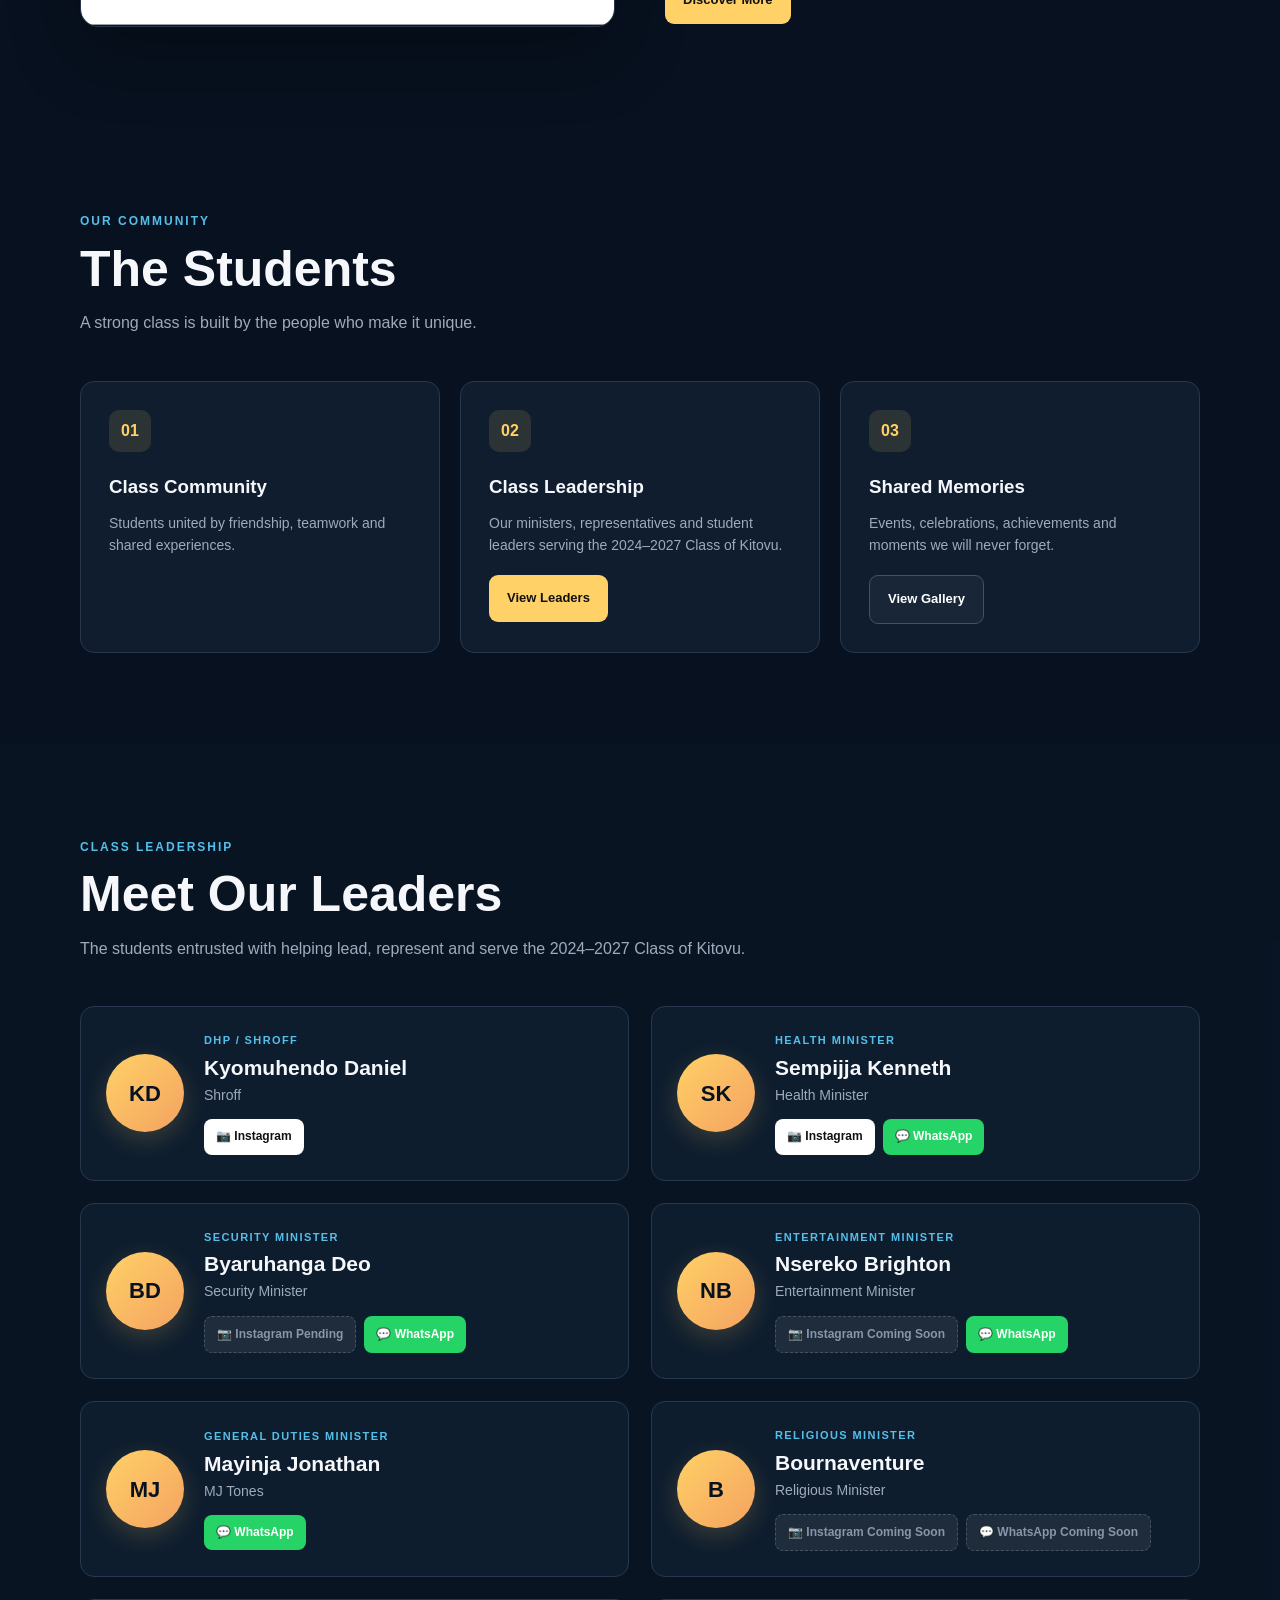
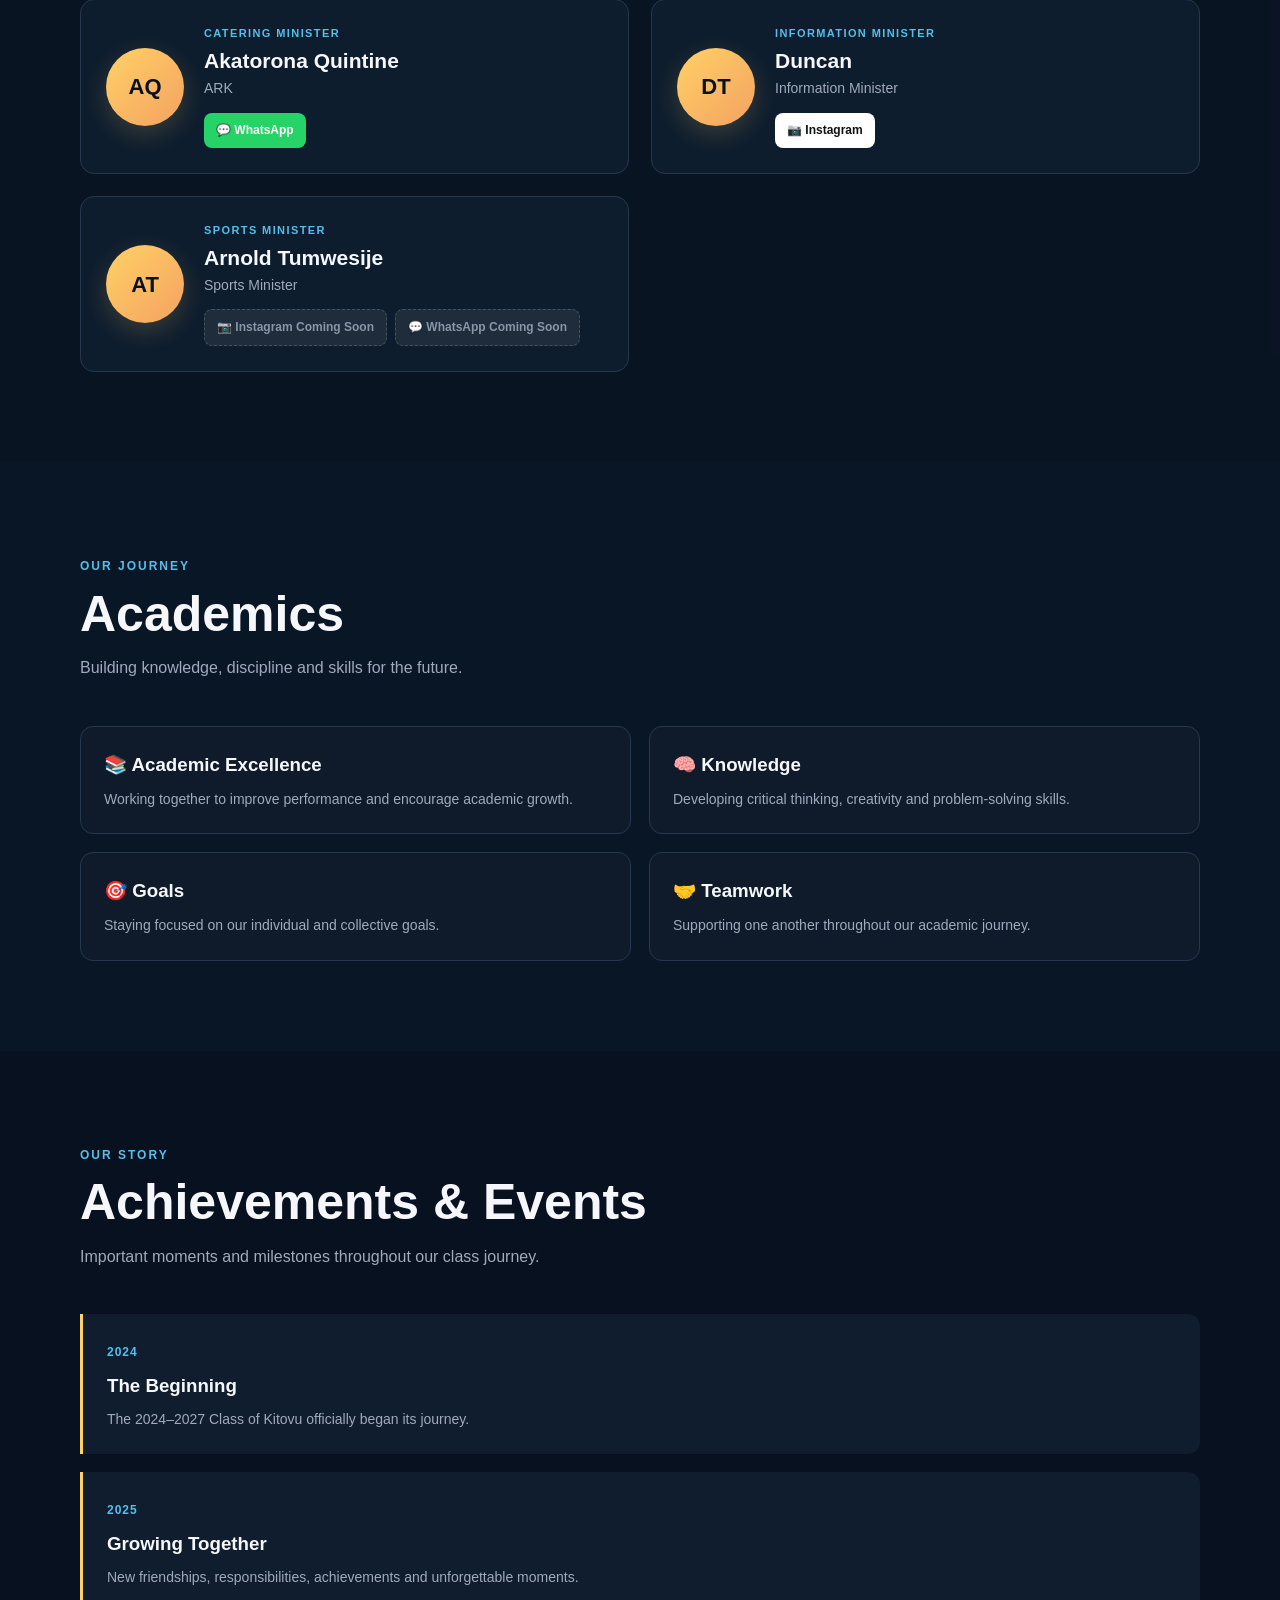
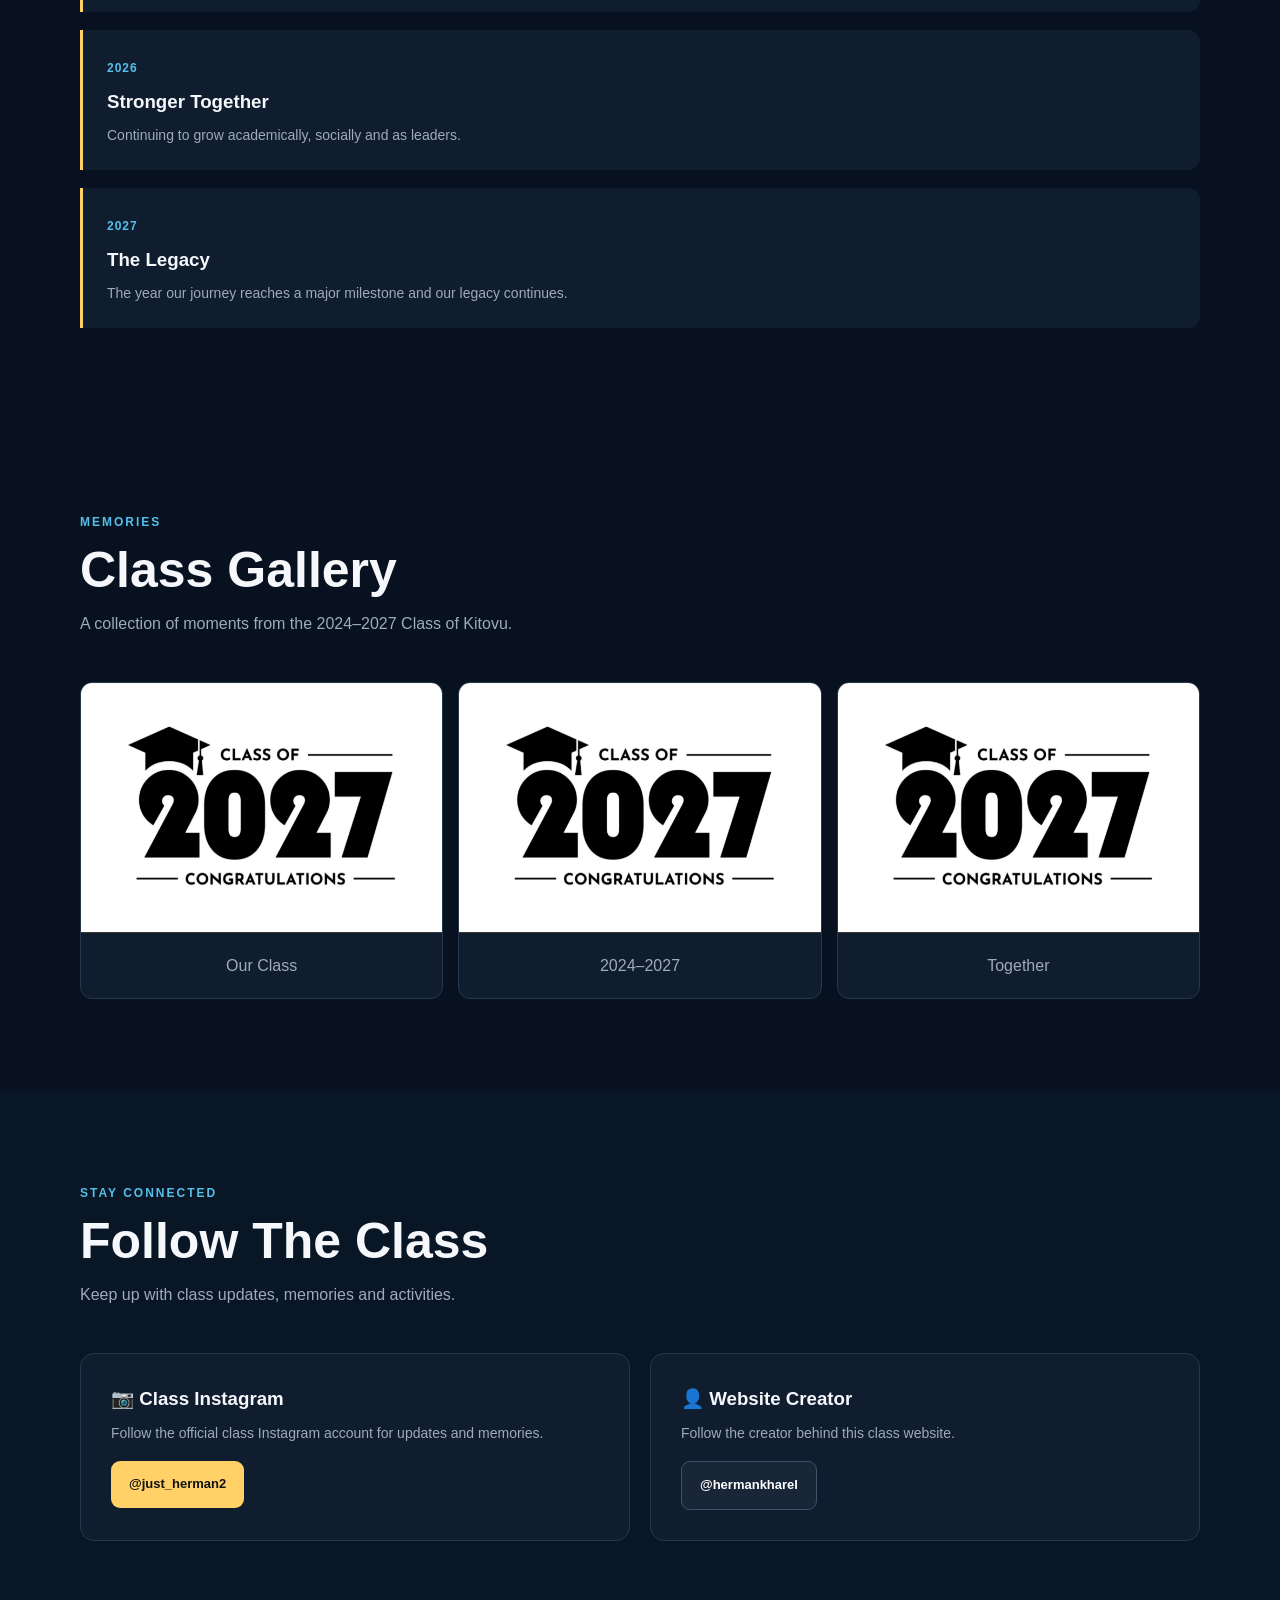
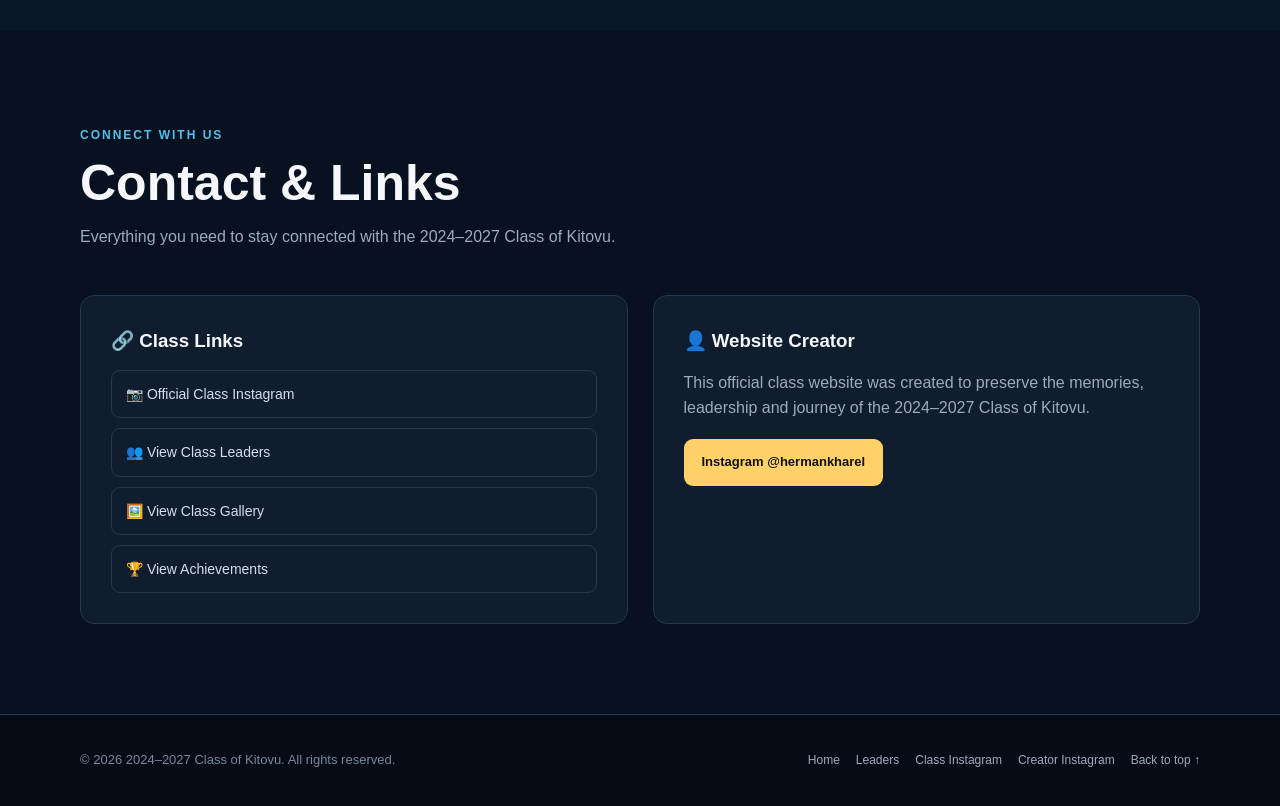
==== commit 486a6f88: "Create index.html" ====
--- a/index.html
+++ b/index.html
@@ -1,1686 +1,2120 @@
 <!DOCTYPE html>
 <html lang="en">
 <head>
-<meta charset="UTF-8">
-<meta name="viewport" content="width=device-width, initial-scale=1.0">
-
-<title>2024–2027 Class of Kitovu | Official Website</title>
-
-<meta name="description" content="Official website of the 2024–2027 Class of Kitovu. Discover our students, memories, achievements, events and class community.">
-
-<meta name="keywords" content="2024–2027 Class of Kitovu, Class of 2027, Kitovu students, Kitovu school, Kitovu Uganda">
-
-<meta name="robots" content="index, follow">
-<meta name="theme-color" content="#07111f">
-
-<link rel="canonical" href="https://kitovu-class-2024-2027.pages.dev/">
-
-<link rel="icon" type="image/png" href="logo.png">
-<link rel="apple-touch-icon" href="logo.png">
-
-<meta property="og:title" content="2024–2027 Class of Kitovu | Official Website">
-<meta property="og:description" content="The official digital home of the 2024–2027 Class of Kitovu.">
-<meta property="og:type" content="website">
-<meta property="og:url" content="https://kitovu-class-2024-2027.pages.dev/">
-<meta property="og:image" content="https://kitovu-class-2024-2027.pages.dev/logo.png">
-
-<meta name="twitter:card" content="summary_large_image">
-<meta name="twitter:title" content="2024–2027 Class of Kitovu">
-<meta name="twitter:description" content="The official digital home of the 2024–2027 Class of Kitovu.">
-<meta name="twitter:image" content="https://kitovu-class-2024-2027.pages.dev/logo.png">
-
-<style>
-
-* {
-  margin: 0;
-  padding: 0;
-  box-sizing: border-box;
-}
-
-html {
-  scroll-behavior: smooth;
-}
-
-body {
-  font-family: Arial, Helvetica, sans-serif;
-  color: #f4f7fb;
-  background: #07111f;
-  line-height: 1.6;
-  overflow-x: hidden;
-}
-
-a {
-  color: inherit;
-  text-decoration: none;
-}
-
-img {
-  max-width: 100%;
-  display: block;
-}
-
-button {
-  font-family: inherit;
-}
-
-.container {
-  width: min(1120px, 90%);
-  margin: auto;
-}
-
-/* BACKGROUND */
-
-.background {
-  position: fixed;
-  inset: 0;
-  z-index: -10;
-  overflow: hidden;
-
-  background:
-    radial-gradient(circle at 8% 18%, rgba(76,156,255,.14), transparent 20%),
-    radial-gradient(circle at 90% 45%, rgba(73,107,255,.12), transparent 25%),
-    linear-gradient(135deg,#07111f 0%,#0a1526 50%,#07101d 100%);
-}
-
-.stars,
-.stars::before {
-  position: absolute;
-  inset: 0;
-  content: "";
-  pointer-events: none;
-}
-
-.stars {
-  opacity: .55;
-
-  background-image:
-    radial-gradient(circle,rgba(255,255,255,.8) 0 1px,transparent 1.5px),
-    radial-gradient(circle,rgba(255,255,255,.55) 0 1px,transparent 1.5px);
-
-  background-size: 95px 95px,155px 155px;
-  background-position: 10px 20px,45px 70px;
-}
-
-.stars::before {
-  background-image:
-    radial-gradient(circle,#fff 0 1px,transparent 1.4px),
-    radial-gradient(circle,rgba(255,255,255,.7) 0 1px,transparent 1.4px);
-
-  background-size: 210px 210px,125px 125px;
-  background-position: 80px 15px,30px 110px;
-
-  opacity: .35;
-}
-
-.glow {
-  position: absolute;
-  border-radius: 50%;
-  filter: blur(1px);
-  opacity: .65;
-}
-
-.glow-1 {
-  width: 65px;
-  height: 65px;
-  top: 125px;
-  left: 4%;
-  background: radial-gradient(circle,#ffd39a,#bd6d5b 45%,transparent 72%);
-  box-shadow: 0 0 35px rgba(255,165,110,.5);
-}
-
-.glow-2 {
-  width: 55px;
-  height: 55px;
-  top: 190px;
-  right: 7%;
-  background: radial-gradient(circle,#dbeaff,#8497b7 45%,transparent 72%);
-  box-shadow: 0 0 30px rgba(174,204,255,.4);
-}
-
-.glow-3 {
-  width: 80px;
-  height: 80px;
-  bottom: 22%;
-  right: 2%;
-  background: radial-gradient(circle,#f5d8a5,#9d7898 40%,transparent 72%);
-  box-shadow: 0 0 40px rgba(220,168,194,.4);
-}
-
-/* HEADER */
-
-.site-header {
-  height: 112px;
-  background: rgba(7,15,29,.94);
-  border-bottom: 1px solid rgba(255,255,255,.08);
-  position: sticky;
-  top: 0;
-  z-index: 1000;
-  backdrop-filter: blur(12px);
-}
-
-.nav {
-  height: 100%;
-  display: flex;
-  align-items: center;
-  justify-content: space-between;
-}
-
-.logo {
-  display: flex;
-  align-items: center;
-  min-width: 260px;
-  font-size: 26px;
-  font-weight: 800;
-  letter-spacing: .8px;
-}
-
-.logo img {
-  width: 62px;
-  height: 62px;
-  object-fit: cover;
-  border-radius: 50%;
-  margin-right: 12px;
-}
-
-.logo-text small {
-  display: block;
-  margin-top: 2px;
-  color: #8490a3;
-  font-size: 15px;
-  font-weight: 500;
-}
-
-.nav-links {
-  display: flex;
-  align-items: center;
-  gap: 30px;
-}
-
-.nav-links a {
-  color: #aeb8ca;
-  font-size: 15px;
-  font-weight: 600;
-  transition: .25s;
-}
-
-.nav-links a:hover {
-  color: #5cc5ef;
-}
-
-.menu-toggle {
-  display: none;
-  border: 0;
-  background: transparent;
-  color: #fff;
-  font-size: 28px;
-  cursor: pointer;
-}
-
-/* HERO */
-
-.hero {
-  min-height: 590px;
-  display: flex;
-  align-items: center;
-  border-bottom: 1px solid rgba(255,255,255,.025);
-}
-
-.hero-content {
-  display: grid;
-  grid-template-columns: 1.05fr .95fr;
-  align-items: center;
-  gap: 65px;
-  padding: 65px 0 70px;
-}
-
-.hero-copy h1 {
-  font-size: clamp(44px,5vw,58px);
-  line-height: 1;
-  margin-bottom: 28px;
-  font-weight: 800;
-}
-
-.hero-copy h2 {
-  font-size: clamp(24px,3vw,32px);
-  line-height: 1.35;
-  font-weight: 500;
-  margin-bottom: 22px;
-}
-
-.hero-copy p {
-  color: #c0c8d6;
-  font-size: 16px;
-  max-width: 535px;
-  margin-bottom: 30px;
-}
-
-.hero-image-wrap {
-  display: flex;
-  justify-content: center;
-  align-items: center;
-}
-
-.hero-image {
-  width: min(440px,100%);
-  aspect-ratio: 1.45 / 1;
-  background: #fff;
-  border-radius: 5px;
-  padding: 12px;
-  box-shadow: 0 25px 70px rgba(0,0,0,.45);
-  overflow: hidden;
-}
-
-.hero-image img {
-  width: 100%;
-  height: 100%;
-  object-fit: contain;
-}
-
-.hero-image-fallback {
-  width: 100%;
-  height: 100%;
-  display: none;
-  align-items: center;
-  justify-content: center;
-  color: #111;
-  text-align: center;
-  font-weight: 800;
-  font-size: 44px;
-}
-
-/* BUTTON */
-
-.btn {
-  display: inline-block;
-  padding: 14px 27px;
-  border-radius: 5px;
-  font-weight: 700;
-  transition: .25s;
-  border: 0;
-  cursor: pointer;
-}
-
-.btn-primary {
-  background: #48b8e8;
-  color: white;
-  box-shadow: 0 8px 25px rgba(72,184,232,.2);
-}
-
-.btn-primary:hover {
-  transform: translateY(-3px);
-  background: #5bc6f2;
-}
-
-/* MUSIC */
-
-.music-section {
-  padding: 35px 0;
-  background: rgba(6,15,28,.96);
-  border-bottom: 1px solid rgba(255,255,255,.08);
-}
-
-.music-player {
-  max-width: 720px;
-  margin: auto;
-  padding: 28px;
-  text-align: center;
-  background: rgba(15,29,47,.98);
-  border: 1px solid #30445e;
-  border-radius: 14px;
-  box-shadow: 0 15px 50px rgba(0,0,0,.35);
-}
-
-.music-icon {
-  font-size: 40px;
-  margin-bottom: 8px;
-}
-
-.music-player h3 {
-  font-size: 24px;
-  margin-bottom: 5px;
-}
-
-.music-player p {
-  color: #a8b3c4;
-  font-size: 14px;
-  margin-bottom: 20px;
-}
-
-.music-controls {
-  display: flex;
-  justify-content: center;
-  align-items: center;
-  gap: 12px;
-  flex-wrap: wrap;
-}
-
-.music-btn {
-  min-width: 155px;
-  padding: 15px 22px;
-  border: 0;
-  border-radius: 8px;
-  background: #48b8e8;
-  color: white;
-  font-size: 15px;
-  font-weight: 800;
-  cursor: pointer;
-  transition: .25s;
-}
-
-.music-btn:hover {
-  background: #5bc6f2;
-  transform: translateY(-2px);
-}
-
-.music-btn.stop {
-  background: #26384e;
-}
-
-.music-status {
-  margin-top: 15px;
-  color: #7fc9e8;
-  font-size: 13px;
-}
-
-/* SECTIONS */
-
-.section {
-  padding: 90px 0;
-  background: rgba(10,20,36,.93);
-}
-
-.section-dark {
-  background: rgba(6,15,28,.94);
-}
-
-.section-heading {
-  text-align: center;
-  max-width: 760px;
-  margin: 0 auto 48px;
-}
-
-.eyebrow {
-  color: #54bde9;
-  font-size: 12px;
-  font-weight: 800;
-  letter-spacing: 2px;
-  margin-bottom: 8px;
-}
-
-.section-heading h2 {
-  font-size: clamp(32px,4vw,43px);
-  margin-bottom: 10px;
-}
-
-.section-heading p {
-  color: #9da8ba;
-}
-
-/* ABOUT */
-
-.two-col {
-  display: grid;
-  grid-template-columns: 1fr 1fr;
-  gap: 70px;
-  align-items: center;
-}
-
-.two-col h2 {
-  font-size: 40px;
-  line-height: 1.2;
-  margin: 10px 0 25px;
-}
-
-.two-col p {
-  color: #aeb8c8;
-  margin-bottom: 15px;
-}
-
-.stats-card {
-  display: grid;
-  grid-template-columns: repeat(3,1fr);
-  gap: 10px;
-  padding: 30px;
-  background: rgba(16,29,48,.95);
-  border: 1px solid #26364c;
-  border-radius: 10px;
-}
-
-.stats-card div {
-  text-align: center;
-}
-
-.stats-card strong {
-  display: block;
-  color: #56c1ed;
-  font-size: 35px;
-}
-
-.stats-card span {
-  color: #a8b2c2;
-  font-size: 13px;
-}
-
-/* CARDS */
-
-.cards {
-  display: grid;
-  grid-template-columns: repeat(4,1fr);
-  gap: 20px;
-}
-
-.card {
-  padding: 27px;
-  background: rgba(15,29,47,.96);
-  border: 1px solid #27384e;
-  border-radius: 9px;
-  transition: .25s;
-}
-
-.card:hover {
-  transform: translateY(-5px);
-  border-color: #3e91ba;
-}
-
-.card-icon {
-  display: inline-block;
-  color: #55bee9;
-  font-weight: 800;
-  margin-bottom: 17px;
-}
-
-.card h3 {
-  font-size: 20px;
-  margin-bottom: 10px;
-}
-
-.card p {
-  color: #9faabc;
-  font-size: 14px;
-  margin-bottom: 18px;
-}
-
-/* TIMELINE */
-
-.timeline {
-  max-width: 820px;
-  margin: auto;
-}
-
-.timeline-item {
-  display: grid;
-  grid-template-columns: 95px 1fr;
-  gap: 28px;
-  padding: 24px 0;
-  border-bottom: 1px solid #223147;
-}
-
-.timeline-item > span {
-  color: #55bfe9;
-  font-size: 20px;
-  font-weight: 800;
-}
-
-.timeline-item h3 {
-  margin-bottom: 7px;
-}
-
-.timeline-item p {
-  color: #a5afc0;
-}
-
-/* GALLERY */
-
-.gallery {
-  display: grid;
-  grid-template-columns: repeat(3,1fr);
-  gap: 18px;
-}
-
-.gallery-item {
-  height: 210px;
-  border-radius: 9px;
-  border: 1px solid #26364c;
-  display: flex;
-  align-items: flex-end;
-  padding: 22px;
-  background:
-    radial-gradient(circle at 30% 20%,rgba(90,170,240,.35),transparent 22%),
-    linear-gradient(135deg,#17324c,#081523 75%);
-  overflow: hidden;
-  position: relative;
-}
-
-.gallery-item::before {
-  content: "";
-  position: absolute;
-  inset: 0;
-  background-image:
-    radial-gradient(circle,rgba(255,255,255,.5) 0 1px,transparent 1.3px);
-  background-size: 55px 55px;
-  opacity: .22;
-}
-
-.gallery-item span {
-  position: relative;
-  z-index: 1;
-  font-weight: 800;
-  letter-spacing: 1px;
-}
-
-/* SOCIAL */
-
-.social-cards {
-  grid-template-columns: repeat(2,1fr);
-  max-width: 900px;
-  margin: auto;
-}
-
-.creator-photo {
-  width: 80px;
-  height: 80px;
-  border-radius: 50%;
-  object-fit: cover;
-  border: 2px solid #54bde9;
-  margin-bottom: 15px;
-}
-
-/* CONTACT */
-
-.contact-grid {
-  display: grid;
-  grid-template-columns: 1fr 1fr;
-  gap: 60px;
-  align-items: center;
-}
-
-.contact-grid h2 {
-  font-size: 40px;
-  line-height: 1.2;
-  margin: 12px 0 18px;
-}
-
-.contact-grid p {
-  color: #a6b0c0;
-}
-
-.contact-card {
-  display: flex;
-  flex-direction: column;
-  gap: 12px;
-}
-
-.contact-card a {
-  padding: 17px;
-  background: rgba(16,29,48,.96);
-  border: 1px solid #26364c;
-  border-radius: 8px;
-  color: #c3ccd9;
-  transition: .25s;
-}
-
-.contact-card a:hover {
-  border-color: #55bfe9;
-  color: #fff;
-}
-
-/* FOOTER */
-
-footer {
-  background: #07101c;
-  border-top: 1px solid #263247;
-  padding: 35px 0;
-}
-
-.footer-inner {
-  display: flex;
-  justify-content: space-between;
-  align-items: center;
-  gap: 30px;
-}
-
-footer p {
-  color: #a8b2c2;
-  font-size: 14px;
-}
-
-.creator-credit a {
-  color: #55bde8;
-}
-
-.footer-links {
-  display: flex;
-  gap: 20px;
-  flex-wrap: wrap;
-  justify-content: center;
-}
-
-.footer-links a {
-  color: #a5afc0;
-  font-size: 13px;
-}
-
-.footer-links a:hover {
-  color: #55bde8;
-}
-
-/* REVEAL */
-
-.reveal {
-  opacity: 1;
-  transform: translateY(0);
-}
-
-/* MOBILE */
-
-@media (max-width:850px) {
-
-  .site-header {
-    height: 82px;
-  }
-
-  .logo {
-    min-width: 0;
-    font-size: 20px;
-  }
-
-  .logo img {
-    width: 48px;
-    height: 48px;
-  }
-
-  .logo-text small {
-    font-size: 11px;
-  }
-
-  .menu-toggle {
-    display: block;
-  }
-
-  .nav-links {
-    display: none;
-    position: absolute;
-    top: 82px;
-    left: 0;
-    width: 100%;
-    padding: 22px;
-    flex-direction: column;
-    gap: 20px;
-    background: #091426;
-    border-bottom: 1px solid #26364c;
-  }
-
-  .nav-links.active {
-    display: flex;
-  }
-
-  .hero {
-    min-height: auto;
-  }
-
-  .hero-content,
-  .two-col,
-  .contact-grid {
-    grid-template-columns: 1fr;
-  }
-
-  .hero-content {
-    gap: 45px;
-    padding: 70px 0;
-  }
-
-  .cards {
-    grid-template-columns: repeat(2,1fr);
-  }
-
-  .gallery {
-    grid-template-columns: repeat(2,1fr);
-  }
-
-  .footer-inner {
-    flex-direction: column;
-    text-align: center;
-  }
-}
-
-@media (max-width:520px) {
-
-  .container {
-    width: 88%;
-  }
-
-  .hero-copy h1 {
-    font-size: 40px;
-  }
-
-  .hero-copy h2 {
-    font-size: 24px;
-  }
-
-  .cards,
-  .gallery,
-  .social-cards {
-    grid-template-columns: 1fr;
-  }
-
-  .stats-card {
-    grid-template-columns: 1fr;
-    gap: 24px;
-  }
-
-  .timeline-item {
-    grid-template-columns: 70px 1fr;
-    gap: 15px;
-  }
-
-  .section {
-    padding: 70px 0;
-  }
-
-  .music-player {
-    padding: 22px 15px;
-  }
-
-  .music-btn {
-    width: 100%;
-  }
-}
-
-</style>
+  <meta charset="UTF-8" />
+  <meta name="viewport" content="width=device-width, initial-scale=1.0" />
+
+  <title>2024–2027 Class of Kitovu | Official Class Website</title>
+
+  <meta
+    name="description"
+    content="Official website of the 2024–2027 Class of Kitovu."
+  />
+
+  <link
+    rel="canonical"
+    href="https://kitovu-class-2024-2027.pages.dev/"
+  />
+
+  <style>
+    * {
+      margin: 0;
+      padding: 0;
+      box-sizing: border-box;
+      scroll-behavior: smooth;
+    }
+
+    :root {
+      --bg: #07111f;
+      --bg2: #0a1424;
+      --card: #0f1d2f;
+      --border: #27384e;
+      --text: #f5f7fb;
+      --muted: #9faabc;
+      --blue: #55bfe9;
+      --gold: #ffd166;
+      --gold2: #f4a261;
+      --green: #25d366;
+    }
+
+    body {
+      font-family: Arial, Helvetica, sans-serif;
+      background: var(--bg);
+      color: var(--text);
+      line-height: 1.6;
+      overflow-x: hidden;
+    }
+
+    a {
+      color: inherit;
+      text-decoration: none;
+    }
+
+    img {
+      max-width: 100%;
+      display: block;
+    }
+
+    .container {
+      width: min(1120px, 92%);
+      margin: auto;
+    }
+
+    /* ================= HEADER ================= */
+
+    header {
+      position: sticky;
+      top: 0;
+      z-index: 1000;
+      background: rgba(7,17,31,.96);
+      backdrop-filter: blur(14px);
+      border-bottom: 1px solid rgba(255,255,255,.08);
+    }
+
+    .nav {
+      min-height: 74px;
+      display: flex;
+      align-items: center;
+      justify-content: space-between;
+      gap: 25px;
+    }
+
+    .logo-wrap {
+      display: flex;
+      align-items: center;
+      gap: 12px;
+    }
+
+    .logo {
+      width: 48px;
+      height: 48px;
+      object-fit: contain;
+      border-radius: 50%;
+    }
+
+    .logo-text {
+      font-weight: 900;
+      letter-spacing: .5px;
+    }
+
+    .logo-text span {
+      display: block;
+      color: var(--blue);
+      font-size: 12px;
+      letter-spacing: 1.5px;
+    }
+
+    .nav-links {
+      display: flex;
+      align-items: center;
+      gap: 20px;
+      list-style: none;
+    }
+
+    .nav-links a {
+      color: #d8deea;
+      font-size: 13px;
+      font-weight: 700;
+      transition: .25s;
+    }
+
+    .nav-links a:hover {
+      color: var(--gold);
+    }
+
+    .menu-toggle {
+      display: none;
+      background: transparent;
+      border: 1px solid var(--border);
+      color: white;
+      padding: 9px 12px;
+      border-radius: 8px;
+      cursor: pointer;
+    }
+
+    /* ================= HERO ================= */
+
+    .hero {
+      min-height: 88vh;
+      display: flex;
+      align-items: center;
+      position: relative;
+      background:
+        linear-gradient(rgba(7,17,31,.74), rgba(7,17,31,.96)),
+        url("class-2027.png") center/cover no-repeat;
+    }
+
+    .hero-content {
+      max-width: 760px;
+      padding: 90px 0;
+    }
+
+    .eyebrow {
+      display: inline-block;
+      color: var(--gold);
+      font-size: 12px;
+      font-weight: 900;
+      letter-spacing: 2px;
+      margin-bottom: 18px;
+      text-transform: uppercase;
+    }
+
+    .hero h1 {
+      font-size: clamp(44px, 7vw, 86px);
+      line-height: .98;
+      margin-bottom: 25px;
+    }
+
+    .hero h1 span {
+      color: var(--blue);
+    }
+
+    .hero p {
+      max-width: 650px;
+      color: #c0c9d7;
+      font-size: 18px;
+      margin-bottom: 32px;
+    }
+
+    .hero-buttons {
+      display: flex;
+      flex-wrap: wrap;
+      gap: 12px;
+    }
+
+    .btn {
+      display: inline-flex;
+      align-items: center;
+      justify-content: center;
+      padding: 13px 18px;
+      border-radius: 9px;
+      font-size: 13px;
+      font-weight: 900;
+      transition: .25s;
+    }
+
+    .btn-primary {
+      background: var(--gold);
+      color: #111;
+    }
+
+    .btn-primary:hover {
+      transform: translateY(-3px);
+      box-shadow: 0 12px 25px rgba(255,209,102,.2);
+    }
+
+    .btn-secondary {
+      border: 1px solid #40516a;
+      background: rgba(255,255,255,.04);
+      color: white;
+    }
+
+    .btn-secondary:hover {
+      border-color: var(--blue);
+      transform: translateY(-3px);
+    }
+
+    /* ================= GENERAL ================= */
+
+    section {
+      scroll-margin-top: 90px;
+    }
+
+    .section {
+      padding: 90px 0;
+    }
+
+    .section-title {
+      margin-bottom: 45px;
+      max-width: 720px;
+    }
+
+    .section-title span {
+      color: var(--blue);
+      font-size: 12px;
+      font-weight: 900;
+      letter-spacing: 2px;
+      text-transform: uppercase;
+    }
+
+    .section-title h2 {
+      font-size: clamp(32px, 5vw, 50px);
+      line-height: 1.05;
+      margin: 10px 0 15px;
+    }
+
+    .section-title p {
+      color: var(--muted);
+    }
+
+    /* ================= MUSIC ================= */
+
+    .music-section {
+      padding: 55px 0;
+      background: #091625;
+      border-top: 1px solid var(--border);
+      border-bottom: 1px solid var(--border);
+    }
+
+    .music-box {
+      display: flex;
+      align-items: center;
+      justify-content: space-between;
+      gap: 25px;
+      padding: 28px;
+      border-radius: 16px;
+      background: linear-gradient(
+        135deg,
+        rgba(255,209,102,.08),
+        rgba(85,191,233,.06)
+      );
+      border: 1px solid var(--border);
+    }
+
+    .music-info h2 {
+      margin-bottom: 5px;
+    }
+
+    .music-info p {
+      color: var(--muted);
+      font-size: 14px;
+    }
+
+    .music-controls {
+      display: flex;
+      gap: 10px;
+      flex-wrap: wrap;
+    }
+
+    .music-btn {
+      border: none;
+      border-radius: 9px;
+      padding: 11px 15px;
+      cursor: pointer;
+      font-weight: 900;
+    }
+
+    .play-btn {
+      background: var(--gold);
+      color: #111;
+    }
+
+    .stop-btn {
+      background: rgba(255,255,255,.08);
+      color: white;
+      border: 1px solid var(--border);
+    }
+
+    .music-status {
+      margin-top: 12px;
+      color: var(--blue);
+      font-size: 13px;
+      font-weight: 700;
+    }
+
+    audio {
+      display: none;
+    }
+
+    /* ================= ABOUT ================= */
+
+    .about-grid {
+      display: grid;
+      grid-template-columns: 1fr 1fr;
+      gap: 50px;
+      align-items: center;
+    }
+
+    .about-image {
+      border-radius: 18px;
+      overflow: hidden;
+      border: 1px solid var(--border);
+      box-shadow: 0 25px 70px rgba(0,0,0,.3);
+    }
+
+    .about-image img {
+      width: 100%;
+      aspect-ratio: 4 / 3;
+      object-fit: cover;
+    }
+
+    .about-text p {
+      color: var(--muted);
+      margin-bottom: 17px;
+    }
+
+    /* ================= CARDS ================= */
+
+    .cards-grid {
+      display: grid;
+      grid-template-columns: repeat(3, 1fr);
+      gap: 20px;
+    }
+
+    .card {
+      padding: 28px;
+      background: var(--card);
+      border: 1px solid var(--border);
+      border-radius: 14px;
+      transition: .3s;
+    }
+
+    .card:hover {
+      transform: translateY(-6px);
+      border-color: #3e91ba;
+      box-shadow: 0 20px 45px rgba(0,0,0,.22);
+    }
+
+    .card-icon {
+      display: inline-flex;
+      width: 42px;
+      height: 42px;
+      align-items: center;
+      justify-content: center;
+      border-radius: 10px;
+      background: rgba(255,209,102,.12);
+      color: var(--gold);
+      font-weight: 900;
+      margin-bottom: 20px;
+    }
+
+    .card h3 {
+      margin-bottom: 10px;
+    }
+
+    .card p {
+      color: var(--muted);
+      font-size: 14px;
+      margin-bottom: 18px;
+    }
+
+    /* ================= LEADERS ================= */
+
+    .leaders-section {
+      padding: 90px 0;
+      background: rgba(10,20,36,.96);
+    }
+
+    .leaders-grid {
+      display: grid;
+      grid-template-columns: repeat(2, 1fr);
+      gap: 22px;
+    }
+
+    .leader-card {
+      display: flex;
+      align-items: center;
+      gap: 20px;
+      padding: 25px;
+      background: rgba(15,29,47,.97);
+      border: 1px solid #27384e;
+      border-radius: 14px;
+      transition:
+        transform .3s ease,
+        border-color .3s ease,
+        box-shadow .3s ease;
+    }
+
+    .leader-card:hover {
+      transform: translateY(-5px);
+      border-color: #3e91ba;
+      box-shadow: 0 18px 40px rgba(0,0,0,.25);
+    }
+
+    .leader-avatar {
+      flex-shrink: 0;
+      width: 78px;
+      height: 78px;
+      border-radius: 50%;
+      display: flex;
+      align-items: center;
+      justify-content: center;
+      background: linear-gradient(135deg,#ffd166,#f4a261);
+      color: #07111f;
+      font-size: 22px;
+      font-weight: 900;
+      box-shadow: 0 8px 25px rgba(255,209,102,.18);
+    }
+
+    .leader-info {
+      min-width: 0;
+    }
+
+    .leader-role {
+      display: block;
+      color: #55bfe9;
+      font-size: 11px;
+      font-weight: 800;
+      letter-spacing: 1.4px;
+      margin-bottom: 5px;
+    }
+
+    .leader-info h3 {
+      font-size: 21px;
+      line-height: 1.25;
+      margin-bottom: 3px;
+    }
+
+    .leader-info p {
+      color: #9faabc;
+      font-size: 14px;
+      margin-bottom: 13px;
+    }
+
+    .leader-buttons {
+      display: flex;
+      flex-wrap: wrap;
+      gap: 8px;
+    }
+
+    .social-btn {
+      display: inline-flex;
+      align-items: center;
+      justify-content: center;
+      padding: 8px 12px;
+      border-radius: 8px;
+      font-size: 12px;
+      font-weight: 800;
+      transition: .25s;
+    }
+
+    .social-btn.instagram {
+      background: #ffffff;
+      color: #111111;
+    }
+
+    .social-btn.instagram:hover {
+      background: #e1306c;
+      color: #ffffff;
+      transform: translateY(-2px);
+    }
+
+    .social-btn.whatsapp {
+      background: var(--green);
+      color: #ffffff;
+    }
+
+    .social-btn.whatsapp:hover {
+      background: #1ebe5d;
+      transform: translateY(-2px);
+    }
+
+    .social-btn.pending {
+      background: rgba(255,255,255,.07);
+      color: #8996a8;
+      border: 1px dashed rgba(255,255,255,.18);
+    }
+
+    /* ================= ACADEMICS ================= */
+
+    .academics {
+      background: #091625;
+    }
+
+    .academic-list {
+      display: grid;
+      grid-template-columns: repeat(2, 1fr);
+      gap: 18px;
+    }
+
+    .academic-item {
+      padding: 23px;
+      border: 1px solid var(--border);
+      border-radius: 13px;
+      background: rgba(255,255,255,.025);
+    }
+
+    .academic-item h3 {
+      margin-bottom: 8px;
+    }
+
+    .academic-item p {
+      color: var(--muted);
+      font-size: 14px;
+    }
+
+    /* ================= ACHIEVEMENTS ================= */
+
+    .timeline {
+      display: grid;
+      gap: 18px;
+    }
+
+    .timeline-item {
+      padding: 24px;
+      border-left: 3px solid var(--gold);
+      background: var(--card);
+      border-radius: 0 12px 12px 0;
+    }
+
+    .timeline-item span {
+      color: var(--blue);
+      font-size: 12px;
+      font-weight: 900;
+      letter-spacing: 1px;
+    }
+
+    .timeline-item h3 {
+      margin: 7px 0;
+    }
+
+    .timeline-item p {
+      color: var(--muted);
+      font-size: 14px;
+    }
+
+    /* ================= GALLERY ================= */
+
+    .gallery {
+      display: grid;
+      grid-template-columns: repeat(3, 1fr);
+      gap: 15px;
+    }
+
+    .gallery-item {
+      overflow: hidden;
+      border-radius: 12px;
+      border: 1px solid var(--border);
+      background: var(--card);
+    }
+
+    .gallery-item img {
+      width: 100%;
+      height: 250px;
+      object-fit: cover;
+      transition: .4s;
+    }
+
+    .gallery-item:hover img {
+      transform: scale(1.06);
+    }
+
+    .gallery-note {
+      padding: 20px;
+      color: var(--muted);
+      text-align: center;
+    }
+
+    /* ================= SOCIAL ================= */
+
+    .social-section {
+      background: #091625;
+    }
+
+    .social-box {
+      display: grid;
+      grid-template-columns: repeat(2, 1fr);
+      gap: 20px;
+    }
+
+    .social-card {
+      padding: 30px;
+      background: var(--card);
+      border: 1px solid var(--border);
+      border-radius: 14px;
+    }
+
+    .social-card h3 {
+      margin-bottom: 8px;
+    }
+
+    .social-card p {
+      color: var(--muted);
+      margin-bottom: 17px;
+      font-size: 14px;
+    }
+
+    /* ================= CONTACT ================= */
+
+    .contact-grid {
+      display: grid;
+      grid-template-columns: 1fr 1fr;
+      gap: 25px;
+    }
+
+    .contact-card {
+      padding: 30px;
+      background: var(--card);
+      border: 1px solid var(--border);
+      border-radius: 14px;
+    }
+
+    .contact-card h3 {
+      margin-bottom: 14px;
+    }
+
+    .contact-links {
+      display: grid;
+      gap: 10px;
+    }
+
+    .contact-link {
+      padding: 12px 14px;
+      border: 1px solid var(--border);
+      border-radius: 9px;
+      color: #d7deea;
+      font-size: 14px;
+      transition: .25s;
+    }
+
+    .contact-link:hover {
+      border-color: var(--blue);
+      color: var(--blue);
+    }
+
+    /* ================= FOOTER ================= */
+
+    footer {
+      padding: 35px 0;
+      border-top: 1px solid var(--border);
+      background: #050c16;
+    }
+
+    .footer-content {
+      display: flex;
+      align-items: center;
+      justify-content: space-between;
+      gap: 20px;
+    }
+
+    footer p {
+      color: #79879a;
+      font-size: 13px;
+    }
+
+    .footer-links {
+      display: flex;
+      flex-wrap: wrap;
+      gap: 16px;
+    }
+
+    .footer-links a {
+      color: #9faabc;
+      font-size: 12px;
+    }
+
+    .footer-links a:hover {
+      color: var(--blue);
+    }
+
+    /* ================= MOBILE ================= */
+
+    @media (max-width: 850px) {
+      .nav-links {
+        display: none;
+        position: absolute;
+        left: 0;
+        right: 0;
+        top: 74px;
+        padding: 20px;
+        background: #07111f;
+        border-bottom: 1px solid var(--border);
+        flex-direction: column;
+        align-items: flex-start;
+      }
+
+      .nav-links.active {
+        display: flex;
+      }
+
+      .menu-toggle {
+        display: block;
+      }
+
+      .about-grid,
+      .social-box,
+      .contact-grid {
+        grid-template-columns: 1fr;
+      }
+
+      .cards-grid {
+        grid-template-columns: 1fr 1fr;
+      }
+
+      .leaders-grid {
+        grid-template-columns: 1fr;
+      }
+
+      .academic-list {
+        grid-template-columns: 1fr;
+      }
+
+      .gallery {
+        grid-template-columns: 1fr 1fr;
+      }
+
+      .music-box {
+        flex-direction: column;
+        align-items: flex-start;
+      }
+    }
+
+    @media (max-width: 520px) {
+      .hero {
+        min-height: 78vh;
+      }
+
+      .hero-content {
+        padding: 70px 0;
+      }
+
+      .cards-grid,
+      .gallery {
+        grid-template-columns: 1fr;
+      }
+
+      .leader-card {
+        flex-direction: column;
+        text-align: center;
+      }
+
+      .leader-buttons {
+        justify-content: center;
+      }
+
+      .footer-content {
+        flex-direction: column;
+        align-items: flex-start;
+      }
+    }
+  </style>
 </head>
 
 <body>
 
-<div class="background" aria-hidden="true">
-  <div class="stars"></div>
-  <div class="glow glow-1"></div>
-  <div class="glow glow-2"></div>
-  <div class="glow glow-3"></div>
-</div>
-
-<header class="site-header">
-
-<nav class="nav container">
-
-<a class="logo" href="#home">
-
-<img src="logo.png" alt="Kitovu logo">
-
-<span class="logo-text">
-KITOVU
-<small>2024–2027</small>
-</span>
-
-</a>
-
-<button
-class="menu-toggle"
-type="button"
-aria-label="Open menu"
-aria-expanded="false">
-
-☰
-
-</button>
-
-<div class="nav-links">
-
-<a href="#home">Home</a>
-<a href="#about">About</a>
-<a href="#students">Students</a>
-<a href="#subjects">Academics</a>
-<a href="#achievements">Achievements</a>
-<a href="#gallery">Gallery</a>
-<a href="#contact">Contact</a>
-
-</div>
-
-</nav>
-
-</header>
-
-<main>
-
-<!-- HOME -->
-
-<section id="home" class="hero">
-
-<div class="container hero-content">
-
-<div class="hero-copy">
-
-<h1>HOME</h1>
-
-<h2>
-Class 2027 Class of Kitovu
-<br>
-Official Website
-</h2>
-
-<p>
-Welcome to the official digital home of the
-2024–2027 Class of Kitovu. Explore our class,
-memories, achievements, events and the journey
-we are building together.
-</p>
-
-<a class="btn btn-primary" href="#about">
-Read Now
-</a>
-
-</div>
-
-<div class="hero-image-wrap">
-
-<div class="hero-image">
-
-<img
-src="class-2027.png"
-alt="Class of 2027"
-onerror="this.style.display='none';this.nextElementSibling.style.display='flex';">
-
-<div class="hero-image-fallback">
-CLASS OF<br>2027
-</div>
-
-</div>
-
-</div>
-
-</div>
-
-</section>
-
-
-<!-- MUSIC -->
-
-<section class="music-section">
-
-<div class="container">
-
-<div class="music-player">
-
-<div class="music-icon">
-🎵
-</div>
-
-<h3>
-Class Music
-</h3>
-
-<p>
-Listen to our class song.
-</p>
-
-<audio
-id="classSong"
-preload="metadata"
-loop>
-
-<source
-src="class-song.mp3"
-type="audio/mpeg">
-
-</audio>
-
-<div class="music-controls">
-
-<button
-id="musicToggle"
-class="music-btn"
-type="button">
-
-▶ PLAY MUSIC
-
-</button>
-
-<button
-id="musicStop"
-class="music-btn stop"
-type="button">
-
-⏹ STOP
-
-</button>
-
-</div>
-
-<div
-id="musicStatus"
-class="music-status">
-
-Music is ready — press PLAY MUSIC 🎵
-
-</div>
-
-</div>
-
-</div>
-
-</section>
-
-
-<!-- ABOUT -->
-
-<section id="about" class="section">
-
-<div class="container two-col">
-
-<div>
-
-<p class="eyebrow">
-OUR STORY
-</p>
-
-<h2>
-A class with a journey worth remembering.
-</h2>
-
-<p>
-Welcome to the official digital home of the
-2024–2027 Class of Kitovu.
-</p>
-
-<p>
-This website celebrates our academic journey,
-friendships, activities, achievements and the
-unforgettable moments we create together.
-</p>
-
-<p>
-From classroom learning to sports, leadership,
-competitions, celebrations and everyday school
-life, every chapter becomes part of our story.
-</p>
-
-</div>
-
-<div class="stats-card">
-
-<div>
-<strong>2024</strong>
-<span>Journey Started</span>
-</div>
-
-<div>
-<strong>2027</strong>
-<span>Our Goal</span>
-</div>
-
-<div>
-<strong>∞</strong>
-<span>Memories</span>
-</div>
-
-</div>
-
-</div>
-
-</section>
-
-
-<!-- STUDENTS -->
-
-<section id="students" class="section section-dark">
-
-<div class="container">
-
-<div class="section-heading">
-
-<p class="eyebrow">
-OUR COMMUNITY
-</p>
-
-<h2>
-The Students
-</h2>
-
-<p>
-The people who make the 2024–2027 Class of Kitovu special.
-</p>
-
-</div>
-
-<div class="cards">
-
-<article class="card">
-
-<span class="card-icon">01</span>
-
-<h3>
-Class Members
-</h3>
-
-<p>
-A dedicated space for the students who make up our class.
-</p>
-
-</article>
-
-<article class="card">
-
-<span class="card-icon">02</span>
-
-<h3>
-Class Leadership
-</h3>
-
-<p>
-Add class leaders, prefects, representatives
-and leadership information here.
-</p>
-
-</article>
-
-<article class="card">
-
-<span class="card-icon">03</span>
-
-<h3>
-Our Community
-</h3>
-
-<p>
-Celebrating teamwork, friendship, unity and
-the people behind our journey.
-</p>
-
-</article>
-
-<article class="card">
-
-<span class="card-icon">04</span>
-
-<h3>
-Future Updates
-</h3>
-
-<p>
-Student names, photos and profiles can be
-added as the website grows.
-</p>
-
-</article>
-
-</div>
-
-</div>
-
-</section>
-
-
-<!-- ACADEMICS -->
-
-<section id="subjects" class="section">
-
-<div class="container">
-
-<div class="section-heading">
-
-<p class="eyebrow">
-ACADEMICS
-</p>
-
-<h2>
-Subjects & Learning
-</h2>
-
-<p>
-Knowledge, discipline, curiosity and continuous
-improvement are part of our journey.
-</p>
-
-</div>
-
-<div class="cards">
-
-<article class="card">
-
-<span class="card-icon">01</span>
-
-<h3>Mathematics</h3>
-
-<p>
-Problem solving, logical thinking and academic excellence.
-</p>
-
-</article>
-
-<article class="card">
-
-<span class="card-icon">02</span>
-
-<h3>English</h3>
-
-<p>
-Communication, literature, writing and confident expression.
-</p>
-
-</article>
-
-<article class="card">
-
-<span class="card-icon">03</span>
-
-<h3>Sciences</h3>
-
-<p>
-Exploring ideas, experiments and the world around us.
-</p>
-
-</article>
-
-<article class="card">
-
-<span class="card-icon">04</span>
-
-<h3>ICT & Technology</h3>
-
-<p>
-Digital skills for learning, creativity and the future.
-</p>
-
-</article>
-
-</div>
-
-</div>
-
-</section>
-
-
-<!-- ACHIEVEMENTS -->
-
-<section id="achievements" class="section section-dark">
-
-<div class="container">
-
-<div class="section-heading">
-
-<p class="eyebrow">
-MILESTONES
-</p>
-
-<h2>
-Achievements & Events
-</h2>
-
-<p>
-Our timeline will grow as we create new memories
-and reach new goals.
-</p>
-
-</div>
-
-<div class="timeline">
-
-<div class="timeline-item">
-
-<span>2024</span>
-
-<div>
-
-<h3>
-The Journey Begins
-</h3>
-
-<p>
-Our class begins a new chapter filled with goals,
-friendships and opportunities.
-</p>
-
-</div>
-
-</div>
-
-<div class="timeline-item">
-
-<span>2025</span>
-
-<div>
-
-<h3>
-Growing Together
-</h3>
-
-<p>
-Add class competitions, events, awards and
-memorable moments here.
-</p>
-
-</div>
-
-</div>
-
-<div class="timeline-item">
-
-<span>2026</span>
-
-<div>
-
-<h3>
-Rising Higher
-</h3>
-
-<p>
-Document major academic, sports, leadership
-and cultural achievements.
-</p>
-
-</div>
-
-</div>
-
-<div class="timeline-item">
-
-<span>2027</span>
-
-<div>
-
-<h3>
-The Finish Line
-</h3>
-
-<p>
-Celebrating everything we achieved throughout
-our journey together.
-</p>
-
-</div>
-
-</div>
-
-</div>
-
-</div>
-
-</section>
-
-
-<!-- GALLERY -->
-
-<section id="gallery" class="section">
-
-<div class="container">
-
-<div class="section-heading">
-
-<p class="eyebrow">
-MEMORIES
-</p>
-
-<h2>
-Class Gallery
-</h2>
-
-<p>
-Our real class photographs can be added here.
-</p>
-
-</div>
-
-<div class="gallery">
-
-<div class="gallery-item">
-<span>CLASS LIFE</span>
-</div>
-
-<div class="gallery-item">
-<span>SPORTS</span>
-</div>
-
-<div class="gallery-item">
-<span>EVENTS</span>
-</div>
-
-<div class="gallery-item">
-<span>FRIENDSHIP</span>
-</div>
-
-<div class="gallery-item">
-<span>ACHIEVEMENTS</span>
-</div>
-
-<div class="gallery-item">
-<span>MEMORIES</span>
-</div>
-
-</div>
-
-</div>
-
-</section>
-
-
-<!-- SOCIAL -->
-
-<section class="section section-dark">
-
-<div class="container">
-
-<div class="section-heading">
-
-<p class="eyebrow">
-FOLLOW OUR JOURNEY
-</p>
-
-<h2>
-Stay Connected
-</h2>
-
-<p>
-Follow the class and the creator on Instagram.
-</p>
-
-</div>
-
-<div class="cards social-cards">
-
-<article class="card">
-
-<span class="card-icon">
-📸
-</span>
-
-<h3>
-Class Instagram
-</h3>
-
-<p>
-Follow the 2024–2027 Class of Kitovu and keep
-up with our journey.
-</p>
-
-<a
-class="btn btn-primary"
-href="https://www.instagram.com/just_herman2"
-target="_blank"
-rel="noopener noreferrer">
-
-@just_herman2
-
-</a>
-
-</article>
-
-
-<article class="card">
-
-<img
-class="creator-photo"
-src="creator.jpg"
-alt="Herman Kharel">
-
-<h3>
-Creator
-</h3>
-
-<p>
-Website created and developed by Herman Kharel.
-</p>
-
-<a
-class="btn btn-primary"
-href="https://www.instagram.com/hermankharel"
-target="_blank"
-rel="noopener noreferrer">
-
-@hermankharel
-
-</a>
-
-</article>
-
-</div>
-
-</div>
-
-</section>
-
-
-<!-- CONTACT -->
-
-<section id="contact" class="section">
-
-<div class="container contact-grid">
-
-<div>
-
-<p class="eyebrow">
-STAY CONNECTED
-</p>
-
-<h2>
-Let's keep the class story alive.
-</h2>
-
-<p>
-This website will continue growing with our
-photos, achievements, events and memories.
-</p>
-
-</div>
-
-<div class="contact-card">
-
-<a
-href="https://www.instagram.com/just_herman2"
-target="_blank"
-rel="noopener noreferrer">
-
-📸 Class Instagram: @just_herman2
-
-</a>
-
-<a
-href="https://www.instagram.com/hermankharel"
-target="_blank"
-rel="noopener noreferrer">
-
-👤 Creator: @hermankharel
-
-</a>
-
-<a href="#gallery">
-🖼️ View Class Gallery
-</a>
-
-<a href="#achievements">
-🏆 View Achievements
-</a>
-
-</div>
-
-</div>
-
-</section>
-
-</main>
-
-
-<!-- FOOTER -->
-
-<footer>
-
-<div class="container footer-inner">
-
-<div>
-
-<p>
-© <span id="year"></span>
-2024–2027 CLASS OF KITOVU.
-</p>
-
-<p class="creator-credit">
-
-Created by
-
-<a
-href="https://www.instagram.com/hermankharel"
-target="_blank"
-rel="noopener noreferrer">
-
-Herman Kharel
-
-</a>
-
-</p>
-
-</div>
-
-<div class="footer-links">
-
-<a href="#home">Home</a>
-
-<a
-href="https://www.instagram.com/just_herman2"
-target="_blank"
-rel="noopener noreferrer">
-
-Class Instagram
-
-</a>
-
-<a
-href="https://www.instagram.com/hermankharel"
-target="_blank"
-rel="noopener noreferrer">
-
-Creator Instagram
-
-</a>
-
-<a href="#home">
-Back to top ↑
-</a>
-
-</div>
-
-</div>
-
-</footer>
-
-
-<script>
-
-/* YEAR */
-
-document.getElementById("year").textContent =
-new Date().getFullYear();
-
-
-/* MOBILE MENU */
-
-const menuToggle =
-document.querySelector(".menu-toggle");
-
-const navLinks =
-document.querySelector(".nav-links");
-
-menuToggle.addEventListener("click", () => {
-
-const open =
-navLinks.classList.toggle("active");
-
-menuToggle.setAttribute(
-"aria-expanded",
-String(open)
-);
-
-});
-
-
-document.querySelectorAll(".nav-links a").forEach(link => {
-
-link.addEventListener("click", () => {
-
-navLinks.classList.remove("active");
-
-menuToggle.setAttribute(
-"aria-expanded",
-"false"
-);
-
-});
-
-});
-
-
-/* MUSIC PLAYER */
-
-const classSong =
-document.getElementById("classSong");
-
-const musicToggle =
-document.getElementById("musicToggle");
-
-const musicStop =
-document.getElementById("musicStop");
-
-const musicStatus =
-document.getElementById("musicStatus");
-
-
-musicToggle.addEventListener("click", async () => {
-
-if (classSong.paused) {
-
-try {
-
-await classSong.play();
-
-musicToggle.textContent =
-"⏸ PAUSE MUSIC";
-
-musicStatus.textContent =
-"Now playing 🎵";
-
-} catch (error) {
-
-musicStatus.textContent =
-"⚠️ Music could not play. Check that class-song.mp3 is uploaded.";
-
-}
-
-} else {
-
-classSong.pause();
-
-musicToggle.textContent =
-"▶ PLAY MUSIC";
-
-musicStatus.textContent =
-"Music is paused";
-
-}
-
-});
-
-
-musicStop.addEventListener("click", () => {
-
-classSong.pause();
-
-classSong.currentTime = 0;
-
-musicToggle.textContent =
-"▶ PLAY MUSIC";
-
-musicStatus.textContent =
-"Music stopped";
-
-});
-
-
-classSong.addEventListener("error", () => {
-
-musicStatus.textContent =
-"⚠️ class-song.mp3 was not found.";
-
-});
-
-
-</script>
+  <!-- ================= HEADER ================= -->
+
+  <header>
+    <div class="container nav">
+
+      <a href="#home" class="logo-wrap">
+        <img src="logo.png" alt="Kitovu Class Logo" class="logo" />
+
+        <div class="logo-text">
+          KITOVU CLASS
+          <span>2024–2027</span>
+        </div>
+      </a>
+
+      <button class="menu-toggle" id="menuToggle">
+        ☰
+      </button>
+
+      <ul class="nav-links" id="navLinks">
+        <li><a href="#home">Home</a></li>
+        <li><a href="#about">About</a></li>
+        <li><a href="#students">Students</a></li>
+        <li><a href="#leaders">Leaders</a></li>
+        <li><a href="#academics">Academics</a></li>
+        <li><a href="#achievements">Achievements</a></li>
+        <li><a href="#gallery">Gallery</a></li>
+        <li><a href="#contact">Contact</a></li>
+      </ul>
+
+    </div>
+  </header>
+
+
+  <!-- ================= HERO ================= -->
+
+  <main id="home">
+
+    <section class="hero">
+
+      <div class="container">
+
+        <div class="hero-content">
+
+          <span class="eyebrow">
+            Official Class Website
+          </span>
+
+          <h1>
+            2024–2027
+            <span>Class of Kitovu</span>
+          </h1>
+
+          <p>
+            One class. One journey. One legacy.
+            Welcome to the official digital home of the
+            2024–2027 Class of Kitovu.
+          </p>
+
+          <div class="hero-buttons">
+
+            <a
+              href="#leaders"
+              class="btn btn-primary"
+            >
+              Meet Our Leaders
+            </a>
+
+            <a
+              href="#about"
+              class="btn btn-secondary"
+            >
+              Explore Our Class
+            </a>
+
+          </div>
+
+        </div>
+
+      </div>
+
+    </section>
+
+
+    <!-- ================= MUSIC ================= -->
+
+    <section class="music-section">
+
+      <div class="container">
+
+        <div class="music-box">
+
+          <div class="music-info">
+
+            <h2>🎵 Our Class Song</h2>
+
+            <p>
+              The official soundtrack of the
+              2024–2027 Class of Kitovu.
+            </p>
+
+            <div
+              class="music-status"
+              id="musicStatus"
+            >
+              Music is ready
+            </div>
+
+          </div>
+
+          <div class="music-controls">
+
+            <button
+              class="music-btn play-btn"
+              id="musicToggle"
+            >
+              ▶ PLAY MUSIC
+            </button>
+
+            <button
+              class="music-btn stop-btn"
+              id="musicStop"
+            >
+              ■ STOP
+            </button>
+
+          </div>
+
+        </div>
+
+        <audio
+          id="classSong"
+          src="class-song.mp3"
+          preload="metadata"
+        ></audio>
+
+      </div>
+
+    </section>
+
+
+    <!-- ================= ABOUT ================= -->
+
+    <section
+      class="section"
+      id="about"
+    >
+
+      <div class="container">
+
+        <div class="about-grid">
+
+          <div class="about-image">
+            <img
+              src="class-2027.png"
+              alt="2024–2027 Class of Kitovu"
+            />
+          </div>
+
+          <div class="about-text">
+
+            <div class="section-title">
+
+              <span>About Our Class</span>
+
+              <h2>
+                More Than A Class.
+                A Legacy.
+              </h2>
+
+            </div>
+
+            <p>
+              The 2024–2027 Class of Kitovu is a community
+              of students growing together, learning together
+              and creating memories that will last beyond
+              our school years.
+            </p>
+
+            <p>
+              From academics and leadership to sports,
+              entertainment and friendship, every student
+              contributes something special to our journey.
+            </p>
+
+            <a
+              href="#students"
+              class="btn btn-primary"
+            >
+              Discover More
+            </a>
+
+          </div>
+
+        </div>
+
+      </div>
+
+    </section>
+
+
+    <!-- ================= STUDENTS ================= -->
+
+    <section
+      class="section"
+      id="students"
+    >
+
+      <div class="container">
+
+        <div class="section-title">
+
+          <span>Our Community</span>
+
+          <h2>
+            The Students
+          </h2>
+
+          <p>
+            A strong class is built by the people
+            who make it unique.
+          </p>
+
+        </div>
+
+        <div class="cards-grid">
+
+          <article class="card">
+
+            <span class="card-icon">
+              01
+            </span>
+
+            <h3>
+              Class Community
+            </h3>
+
+            <p>
+              Students united by friendship,
+              teamwork and shared experiences.
+            </p>
+
+          </article>
+
+
+          <article class="card">
+
+            <span class="card-icon">
+              02
+            </span>
+
+            <h3>
+              Class Leadership
+            </h3>
+
+            <p>
+              Our ministers, representatives and
+              student leaders serving the
+              2024–2027 Class of Kitovu.
+            </p>
+
+            <a
+              class="btn btn-primary"
+              href="#leaders"
+            >
+              View Leaders
+            </a>
+
+          </article>
+
+
+          <article class="card">
+
+            <span class="card-icon">
+              03
+            </span>
+
+            <h3>
+              Shared Memories
+            </h3>
+
+            <p>
+              Events, celebrations, achievements
+              and moments we will never forget.
+            </p>
+
+            <a
+              class="btn btn-secondary"
+              href="#gallery"
+            >
+              View Gallery
+            </a>
+
+          </article>
+
+        </div>
+
+      </div>
+
+    </section>
+
+
+    <!-- ================= LEADERS ================= -->
+
+    <section
+      class="leaders-section"
+      id="leaders"
+    >
+
+      <div class="container">
+
+        <div class="section-title">
+
+          <span>Class Leadership</span>
+
+          <h2>
+            Meet Our Leaders
+          </h2>
+
+          <p>
+            The students entrusted with helping lead,
+            represent and serve the 2024–2027 Class of Kitovu.
+          </p>
+
+        </div>
+
+
+        <div class="leaders-grid">
+
+
+          <!-- DHP / SHROFF -->
+
+          <article class="leader-card">
+
+            <div class="leader-avatar">
+              KD
+            </div>
+
+            <div class="leader-info">
+
+              <span class="leader-role">
+                DHP / SHROFF
+              </span>
+
+              <h3>
+                Kyomuhendo Daniel
+              </h3>
+
+              <p>
+                Shroff
+              </p>
+
+              <div class="leader-buttons">
+
+                <a
+                  href="https://www.instagram.com/that.guy.atuhura/"
+                  target="_blank"
+                  rel="noopener noreferrer"
+                  class="social-btn instagram"
+                >
+                  📷 Instagram
+                </a>
+
+              </div>
+
+            </div>
+
+          </article>
+
+
+          <!-- HEALTH MINISTER -->
+
+          <article class="leader-card">
+
+            <div class="leader-avatar">
+              SK
+            </div>
+
+            <div class="leader-info">
+
+              <span class="leader-role">
+                HEALTH MINISTER
+              </span>
+
+              <h3>
+                Sempijja Kenneth
+              </h3>
+
+              <p>
+                Health Minister
+              </p>
+
+              <div class="leader-buttons">
+
+                <a
+                  href="https://www.instagram.com/kenny.ug/"
+                  target="_blank"
+                  rel="noopener noreferrer"
+                  class="social-btn instagram"
+                >
+                  📷 Instagram
+                </a>
+
+                <a
+                  href="https://wa.me/256752086612"
+                  target="_blank"
+                  rel="noopener noreferrer"
+                  class="social-btn whatsapp"
+                >
+                  💬 WhatsApp
+                </a>
+
+              </div>
+
+            </div>
+
+          </article>
+
+
+          <!-- SECURITY MINISTER -->
+
+          <article class="leader-card">
+
+            <div class="leader-avatar">
+              BD
+            </div>
+
+            <div class="leader-info">
+
+              <span class="leader-role">
+                SECURITY MINISTER
+              </span>
+
+              <h3>
+                Byaruhanga Deo
+              </h3>
+
+              <p>
+                Security Minister
+              </p>
+
+              <div class="leader-buttons">
+
+                <span class="social-btn pending">
+                  📷 Instagram Pending
+                </span>
+
+                <a
+                  href="https://wa.me/256769015234"
+                  target="_blank"
+                  rel="noopener noreferrer"
+                  class="social-btn whatsapp"
+                >
+                  💬 WhatsApp
+                </a>
+
+              </div>
+
+            </div>
+
+          </article>
+
+
+          <!-- ENTERTAINMENT MINISTER -->
+
+          <article class="leader-card">
+
+            <div class="leader-avatar">
+              NB
+            </div>
+
+            <div class="leader-info">
+
+              <span class="leader-role">
+                ENTERTAINMENT MINISTER
+              </span>
+
+              <h3>
+                Nsereko Brighton
+              </h3>
+
+              <p>
+                Entertainment Minister
+              </p>
+
+              <div class="leader-buttons">
+
+                <span class="social-btn pending">
+                  📷 Instagram Coming Soon
+                </span>
+
+                <a
+                  href="https://wa.me/256701196919"
+                  target="_blank"
+                  rel="noopener noreferrer"
+                  class="social-btn whatsapp"
+                >
+                  💬 WhatsApp
+                </a>
+
+              </div>
+
+            </div>
+
+          </article>
+
+
+          <!-- GENERAL DUTIES MINISTER -->
+
+          <article class="leader-card">
+
+            <div class="leader-avatar">
+              MJ
+            </div>
+
+            <div class="leader-info">
+
+              <span class="leader-role">
+                GENERAL DUTIES MINISTER
+              </span>
+
+              <h3>
+                Mayinja Jonathan
+              </h3>
+
+              <p>
+                MJ Tones
+              </p>
+
+              <div class="leader-buttons">
+
+                <a
+                  href="https://wa.me/256776382701"
+                  target="_blank"
+                  rel="noopener noreferrer"
+                  class="social-btn whatsapp"
+                >
+                  💬 WhatsApp
+                </a>
+
+              </div>
+
+            </div>
+
+          </article>
+
+
+          <!-- RELIGIOUS MINISTER -->
+
+          <article class="leader-card">
+
+            <div class="leader-avatar">
+              B
+            </div>
+
+            <div class="leader-info">
+
+              <span class="leader-role">
+                RELIGIOUS MINISTER
+              </span>
+
+              <h3>
+                Bournaventure
+              </h3>
+
+              <p>
+                Religious Minister
+              </p>
+
+              <div class="leader-buttons">
+
+                <span class="social-btn pending">
+                  📷 Instagram Coming Soon
+                </span>
+
+                <span class="social-btn pending">
+                  💬 WhatsApp Coming Soon
+                </span>
+
+              </div>
+
+            </div>
+
+          </article>
+
+
+          <!-- CATERING MINISTER -->
+
+          <article class="leader-card">
+
+            <div class="leader-avatar">
+              AQ
+            </div>
+
+            <div class="leader-info">
+
+              <span class="leader-role">
+                CATERING MINISTER
+              </span>
+
+              <h3>
+                Akatorona Quintine
+              </h3>
+
+              <p>
+                ARK
+              </p>
+
+              <div class="leader-buttons">
+
+                <a
+                  href="https://wa.me/256778602614"
+                  target="_blank"
+                  rel="noopener noreferrer"
+                  class="social-btn whatsapp"
+                >
+                  💬 WhatsApp
+                </a>
+
+              </div>
+
+            </div>
+
+          </article>
+
+
+          <!-- INFORMATION MINISTER -->
+
+          <article class="leader-card">
+
+            <div class="leader-avatar">
+              DT
+            </div>
+
+            <div class="leader-info">
+
+              <span class="leader-role">
+                INFORMATION MINISTER
+              </span>
+
+              <h3>
+                Duncan
+              </h3>
+
+              <p>
+                Information Minister
+              </p>
+
+              <div class="leader-buttons">
+
+                <a
+                  href="https://www.instagram.com/duncan.twin/"
+                  target="_blank"
+                  rel="noopener noreferrer"
+                  class="social-btn instagram"
+                >
+                  📷 Instagram
+                </a>
+
+              </div>
+
+            </div>
+
+          </article>
+
+
+          <!-- SPORTS MINISTER -->
+
+          <article class="leader-card">
+
+            <div class="leader-avatar">
+              AT
+            </div>
+
+            <div class="leader-info">
+
+              <span class="leader-role">
+                SPORTS MINISTER
+              </span>
+
+              <h3>
+                Arnold Tumwesije
+              </h3>
+
+              <p>
+                Sports Minister
+              </p>
+
+              <div class="leader-buttons">
+
+                <span class="social-btn pending">
+                  📷 Instagram Coming Soon
+                </span>
+
+                <span class="social-btn pending">
+                  💬 WhatsApp Coming Soon
+                </span>
+
+              </div>
+
+            </div>
+
+          </article>
+
+
+        </div>
+
+      </div>
+
+    </section>
+
+
+    <!-- ================= ACADEMICS ================= -->
+
+    <section
+      class="section academics"
+      id="academics"
+    >
+
+      <div class="container">
+
+        <div class="section-title">
+
+          <span>Our Journey</span>
+
+          <h2>
+            Academics
+          </h2>
+
+          <p>
+            Building knowledge, discipline and skills
+            for the future.
+          </p>
+
+        </div>
+
+
+        <div class="academic-list">
+
+          <article class="academic-item">
+
+            <h3>
+              📚 Academic Excellence
+            </h3>
+
+            <p>
+              Working together to improve performance
+              and encourage academic growth.
+            </p>
+
+          </article>
+
+
+          <article class="academic-item">
+
+            <h3>
+              🧠 Knowledge
+            </h3>
+
+            <p>
+              Developing critical thinking, creativity
+              and problem-solving skills.
+            </p>
+
+          </article>
+
+
+          <article class="academic-item">
+
+            <h3>
+              🎯 Goals
+            </h3>
+
+            <p>
+              Staying focused on our individual and
+              collective goals.
+            </p>
+
+          </article>
+
+
+          <article class="academic-item">
+
+            <h3>
+              🤝 Teamwork
+            </h3>
+
+            <p>
+              Supporting one another throughout
+              our academic journey.
+            </p>
+
+          </article>
+
+        </div>
+
+      </div>
+
+    </section>
+
+
+    <!-- ================= ACHIEVEMENTS ================= -->
+
+    <section
+      class="section"
+      id="achievements"
+    >
+
+      <div class="container">
+
+        <div class="section-title">
+
+          <span>Our Story</span>
+
+          <h2>
+            Achievements & Events
+          </h2>
+
+          <p>
+            Important moments and milestones
+            throughout our class journey.
+          </p>
+
+        </div>
+
+
+        <div class="timeline">
+
+          <article class="timeline-item">
+
+            <span>
+              2024
+            </span>
+
+            <h3>
+              The Beginning
+            </h3>
+
+            <p>
+              The 2024–2027 Class of Kitovu
+              officially began its journey.
+            </p>
+
+          </article>
+
+
+          <article class="timeline-item">
+
+            <span>
+              2025
+            </span>
+
+            <h3>
+              Growing Together
+            </h3>
+
+            <p>
+              New friendships, responsibilities,
+              achievements and unforgettable moments.
+            </p>
+
+          </article>
+
+
+          <article class="timeline-item">
+
+            <span>
+              2026
+            </span>
+
+            <h3>
+              Stronger Together
+            </h3>
+
+            <p>
+              Continuing to grow academically,
+              socially and as leaders.
+            </p>
+
+          </article>
+
+
+          <article class="timeline-item">
+
+            <span>
+              2027
+            </span>
+
+            <h3>
+              The Legacy
+            </h3>
+
+            <p>
+              The year our journey reaches a major
+              milestone and our legacy continues.
+            </p>
+
+          </article>
+
+        </div>
+
+      </div>
+
+    </section>
+
+
+    <!-- ================= GALLERY ================= -->
+
+    <section
+      class="section"
+      id="gallery"
+    >
+
+      <div class="container">
+
+        <div class="section-title">
+
+          <span>Memories</span>
+
+          <h2>
+            Class Gallery
+          </h2>
+
+          <p>
+            A collection of moments from the
+            2024–2027 Class of Kitovu.
+          </p>
+
+        </div>
+
+
+        <div class="gallery">
+
+          <div class="gallery-item">
+
+            <img
+              src="class-2027.png"
+              alt="Class memory"
+            />
+
+            <div class="gallery-note">
+              Our Class
+            </div>
+
+          </div>
+
+
+          <div class="gallery-item">
+
+            <img
+              src="class-2027.png"
+              alt="Kitovu class"
+            />
+
+            <div class="gallery-note">
+              2024–2027
+            </div>
+
+          </div>
+
+
+          <div class="gallery-item">
+
+            <img
+              src="class-2027.png"
+              alt="Class memories"
+            />
+
+            <div class="gallery-note">
+              Together
+            </div>
+
+          </div>
+
+        </div>
+
+      </div>
+
+    </section>
+
+
+    <!-- ================= SOCIAL ================= -->
+
+    <section
+      class="section social-section"
+      id="social"
+    >
+
+      <div class="container">
+
+        <div class="section-title">
+
+          <span>Stay Connected</span>
+
+          <h2>
+            Follow The Class
+          </h2>
+
+          <p>
+            Keep up with class updates,
+            memories and activities.
+          </p>
+
+        </div>
+
+
+        <div class="social-box">
+
+          <article class="social-card">
+
+            <h3>
+              📷 Class Instagram
+            </h3>
+
+            <p>
+              Follow the official class Instagram
+              account for updates and memories.
+            </p>
+
+            <a
+              href="https://www.instagram.com/just_herman2"
+              target="_blank"
+              rel="noopener noreferrer"
+              class="btn btn-primary"
+            >
+              @just_herman2
+            </a>
+
+          </article>
+
+
+          <article class="social-card">
+
+            <h3>
+              👤 Website Creator
+            </h3>
+
+            <p>
+              Follow the creator behind this
+              class website.
+            </p>
+
+            <a
+              href="https://www.instagram.com/hermankharel"
+              target="_blank"
+              rel="noopener noreferrer"
+              class="btn btn-secondary"
+            >
+              @hermankharel
+            </a>
+
+          </article>
+
+        </div>
+
+      </div>
+
+    </section>
+
+
+    <!-- ================= CONTACT ================= -->
+
+    <section
+      class="section"
+      id="contact"
+    >
+
+      <div class="container">
+
+        <div class="section-title">
+
+          <span>Connect With Us</span>
+
+          <h2>
+            Contact & Links
+          </h2>
+
+          <p>
+            Everything you need to stay connected
+            with the 2024–2027 Class of Kitovu.
+          </p>
+
+        </div>
+
+
+        <div class="contact-grid">
+
+          <div class="contact-card">
+
+            <h3>
+              🔗 Class Links
+            </h3>
+
+            <div class="contact-links">
+
+              <a
+                class="contact-link"
+                href="https://www.instagram.com/just_herman2"
+                target="_blank"
+                rel="noopener noreferrer"
+              >
+                📷 Official Class Instagram
+              </a>
+
+              <a
+                class="contact-link"
+                href="#leaders"
+              >
+                👥 View Class Leaders
+              </a>
+
+              <a
+                class="contact-link"
+                href="#gallery"
+              >
+                🖼️ View Class Gallery
+              </a>
+
+              <a
+                class="contact-link"
+                href="#achievements"
+              >
+                🏆 View Achievements
+              </a>
+
+            </div>
+
+          </div>
+
+
+          <div class="contact-card">
+
+            <h3>
+              👤 Website Creator
+            </h3>
+
+            <p style="color:#9faabc; margin-bottom:18px;">
+              This official class website was created
+              to preserve the memories, leadership and
+              journey of the 2024–2027 Class of Kitovu.
+            </p>
+
+            <a
+              href="https://www.instagram.com/hermankharel"
+              target="_blank"
+              rel="noopener noreferrer"
+              class="btn btn-primary"
+            >
+              Instagram @hermankharel
+            </a>
+
+          </div>
+
+        </div>
+
+      </div>
+
+    </section>
+
+  </main>
+
+
+  <!-- ================= FOOTER ================= -->
+
+  <footer>
+
+    <div class="container footer-content">
+
+      <p>
+        © <span id="year"></span>
+        2024–2027 Class of Kitovu.
+        All rights reserved.
+      </p>
+
+      <div class="footer-links">
+
+        <a href="#home">
+          Home
+        </a>
+
+        <a href="#leaders">
+          Leaders
+        </a>
+
+        <a
+          href="https://www.instagram.com/just_herman2"
+          target="_blank"
+          rel="noopener noreferrer"
+        >
+          Class Instagram
+        </a>
+
+        <a
+          href="https://www.instagram.com/hermankharel"
+          target="_blank"
+          rel="noopener noreferrer"
+        >
+          Creator Instagram
+        </a>
+
+        <a href="#home">
+          Back to top ↑
+        </a>
+
+      </div>
+
+    </div>
+
+  </footer>
+
+
+  <!-- ================= JAVASCRIPT ================= -->
+
+  <script>
+
+    /* Current Year */
+
+    document.getElementById("year").textContent =
+      new Date().getFullYear();
+
+
+    /* Mobile Menu */
+
+    const menuToggle =
+      document.getElementById("menuToggle");
+
+    const navLinks =
+      document.getElementById("navLinks");
+
+    menuToggle.addEventListener("click", () => {
+
+      navLinks.classList.toggle("active");
+
+    });
+
+
+    /* Close Mobile Menu After Click */
+
+    document
+      .querySelectorAll("#navLinks a")
+      .forEach(link => {
+
+        link.addEventListener("click", () => {
+
+          navLinks.classList.remove("active");
+
+        });
+
+      });
+
+
+    /* Music Player */
+
+    const classSong =
+      document.getElementById("classSong");
+
+    const musicToggle =
+      document.getElementById("musicToggle");
+
+    const musicStop =
+      document.getElementById("musicStop");
+
+    const musicStatus =
+      document.getElementById("musicStatus");
+
+
+    musicToggle.addEventListener(
+      "click",
+      async () => {
+
+        if (classSong.paused) {
+
+          try {
+
+            await classSong.play();
+
+            musicToggle.textContent =
+              "⏸ PAUSE MUSIC";
+
+            musicStatus.textContent =
+              "Now playing 🎵";
+
+          } catch (error) {
+
+            musicStatus.textContent =
+              "⚠️ Music could not play. Check that class-song.mp3 is uploaded.";
+
+          }
+
+        } else {
+
+          classSong.pause();
+
+          musicToggle.textContent =
+            "▶ PLAY MUSIC";
+
+          musicStatus.textContent =
+            "Music is paused";
+
+        }
+
+      }
+    );
+
+
+    musicStop.addEventListener(
+      "click",
+      () => {
+
+        classSong.pause();
+
+        classSong.currentTime = 0;
+
+        musicToggle.textContent =
+          "▶ PLAY MUSIC";
+
+        musicStatus.textContent =
+          "Music stopped";
+
+      }
+    );
+
+
+    classSong.addEventListener(
+      "error",
+      () => {
+
+        musicStatus.textContent =
+          "⚠️ class-song.mp3 was not found.";
+
+      }
+    );
+
+  </script>
 
 </body>
-  </html>
+        </html>
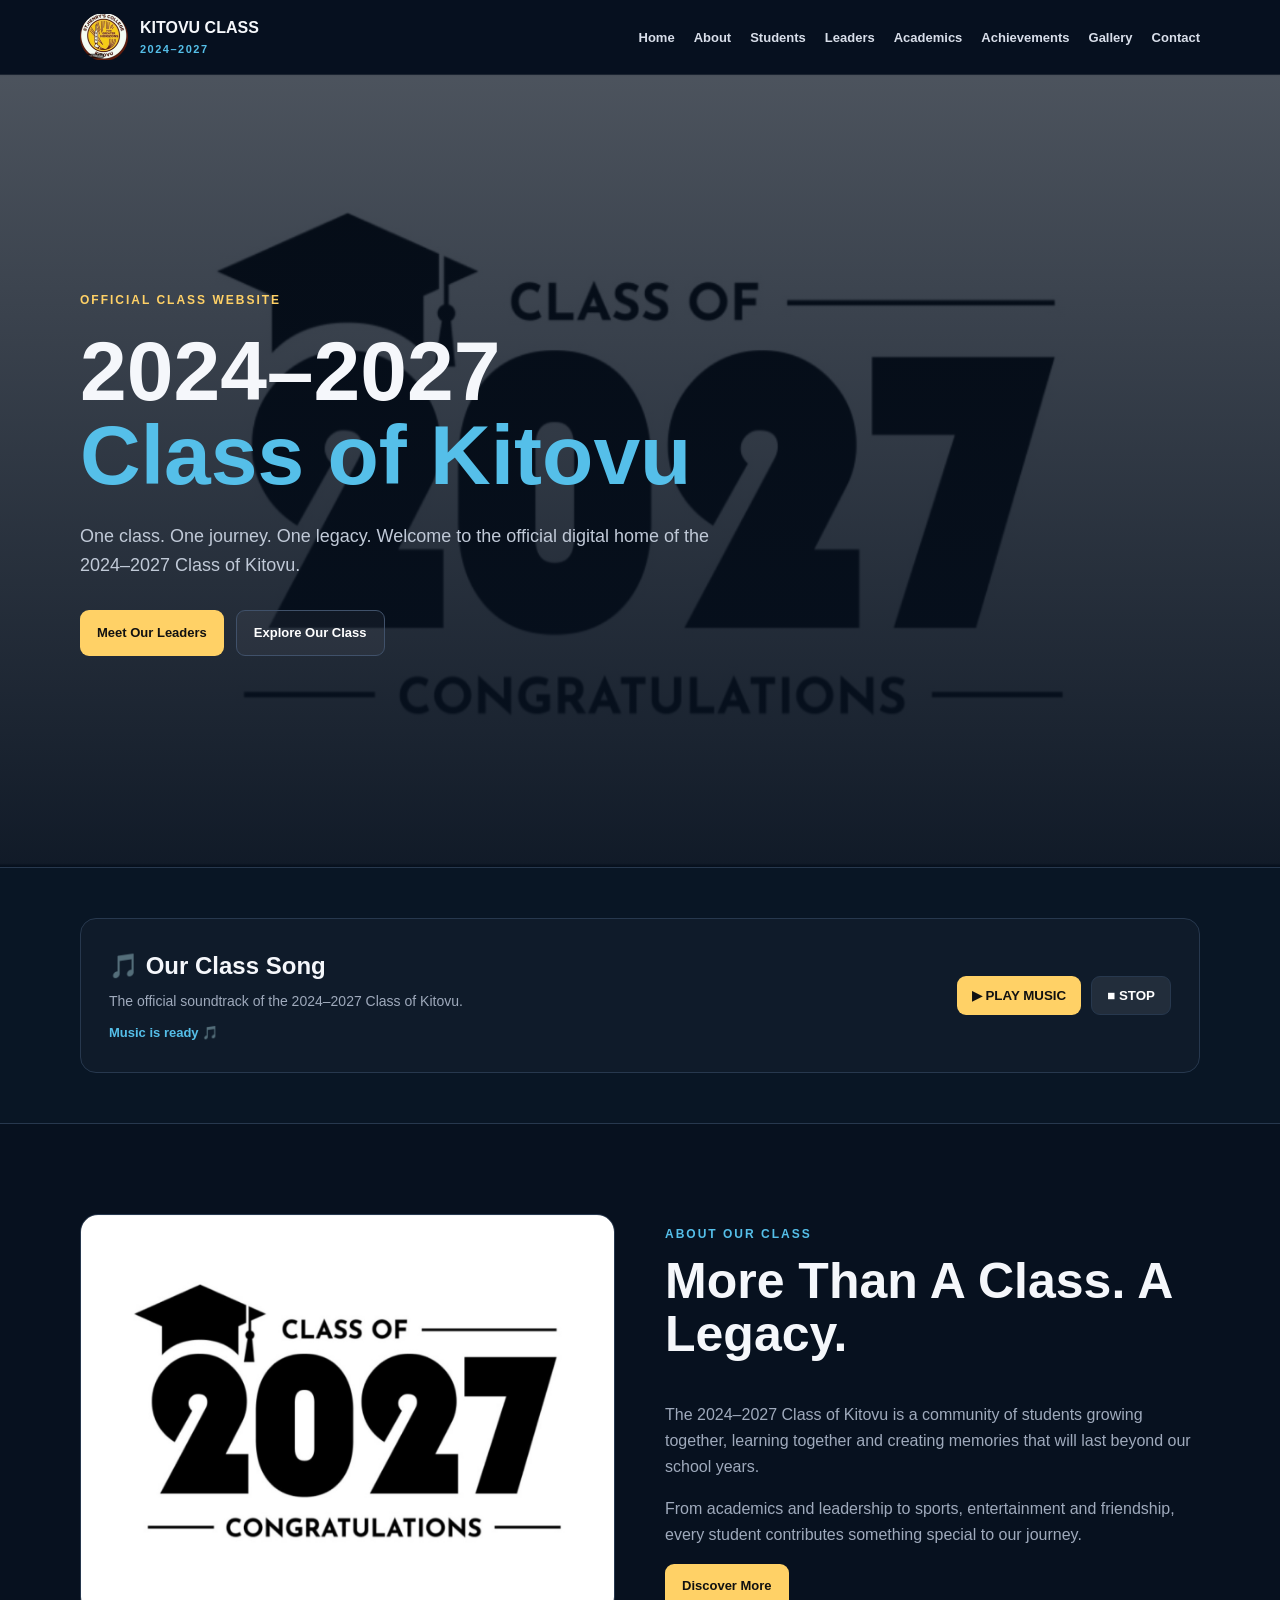
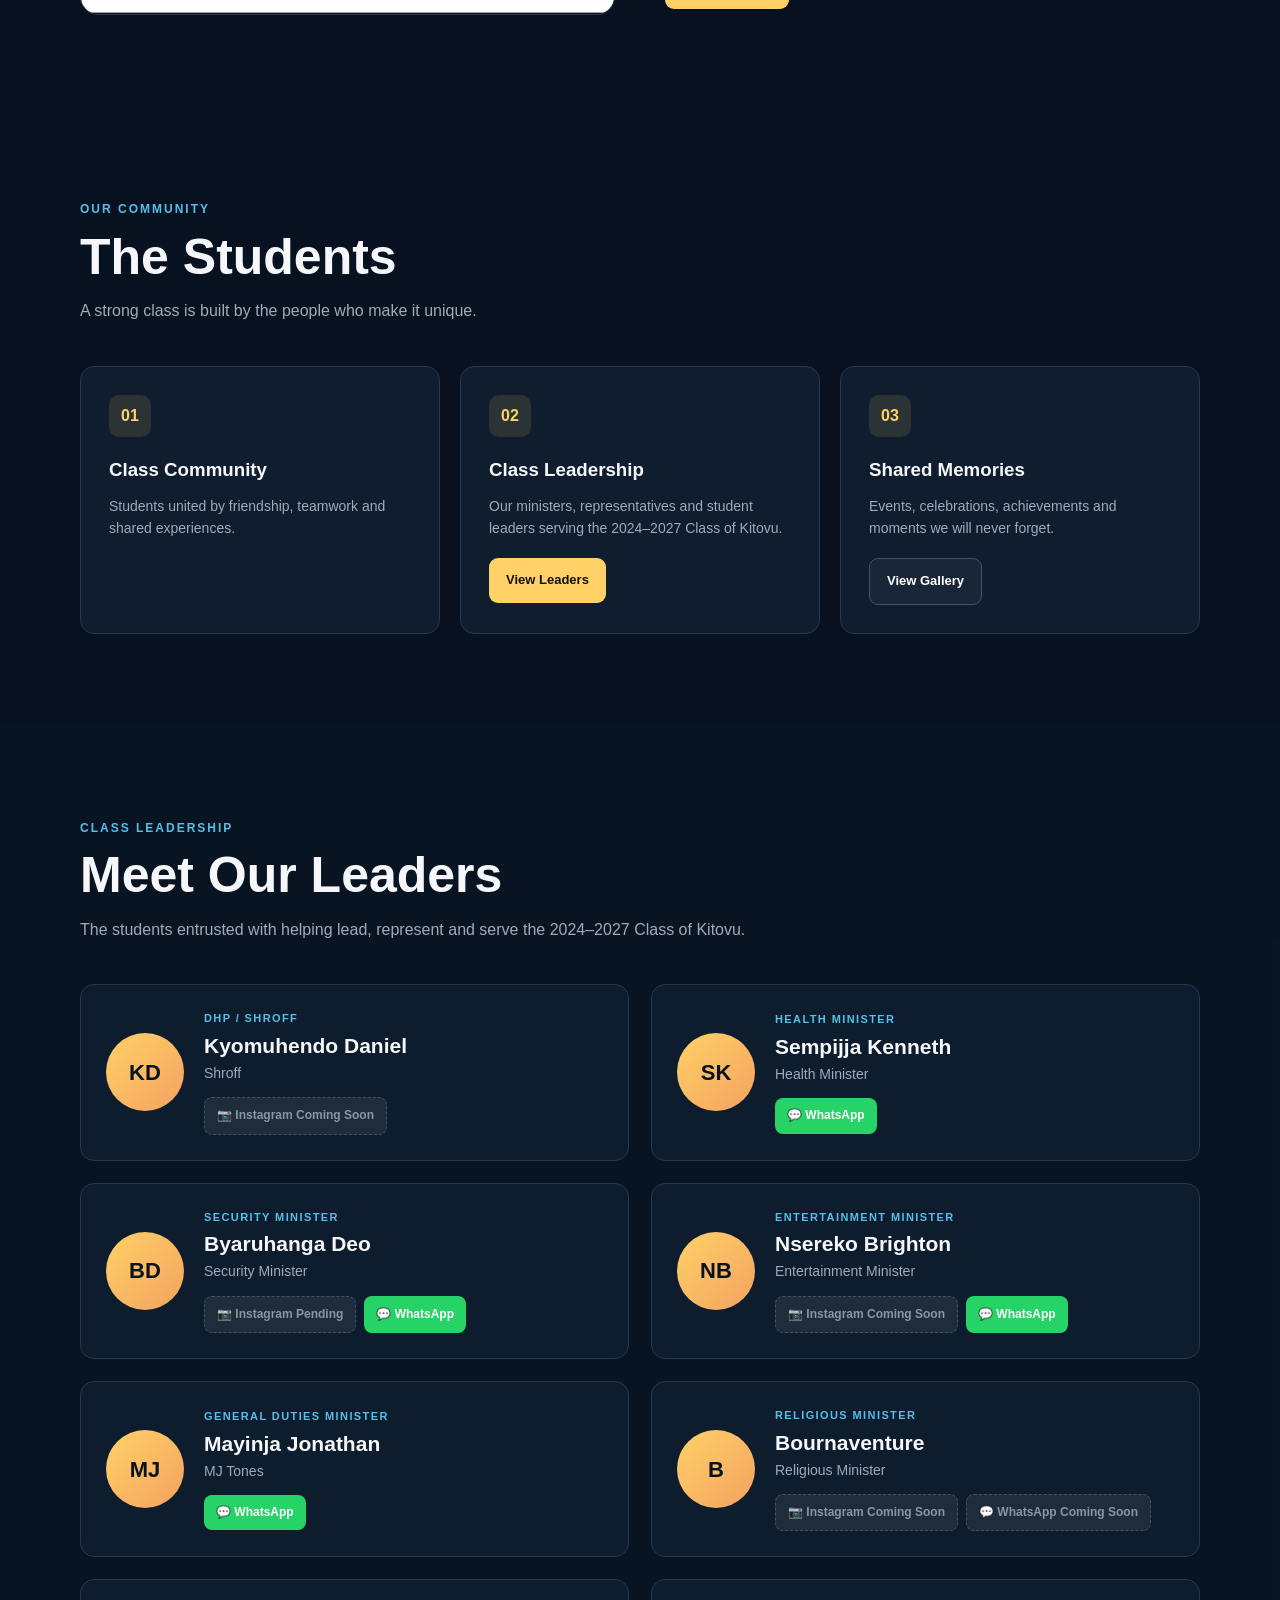
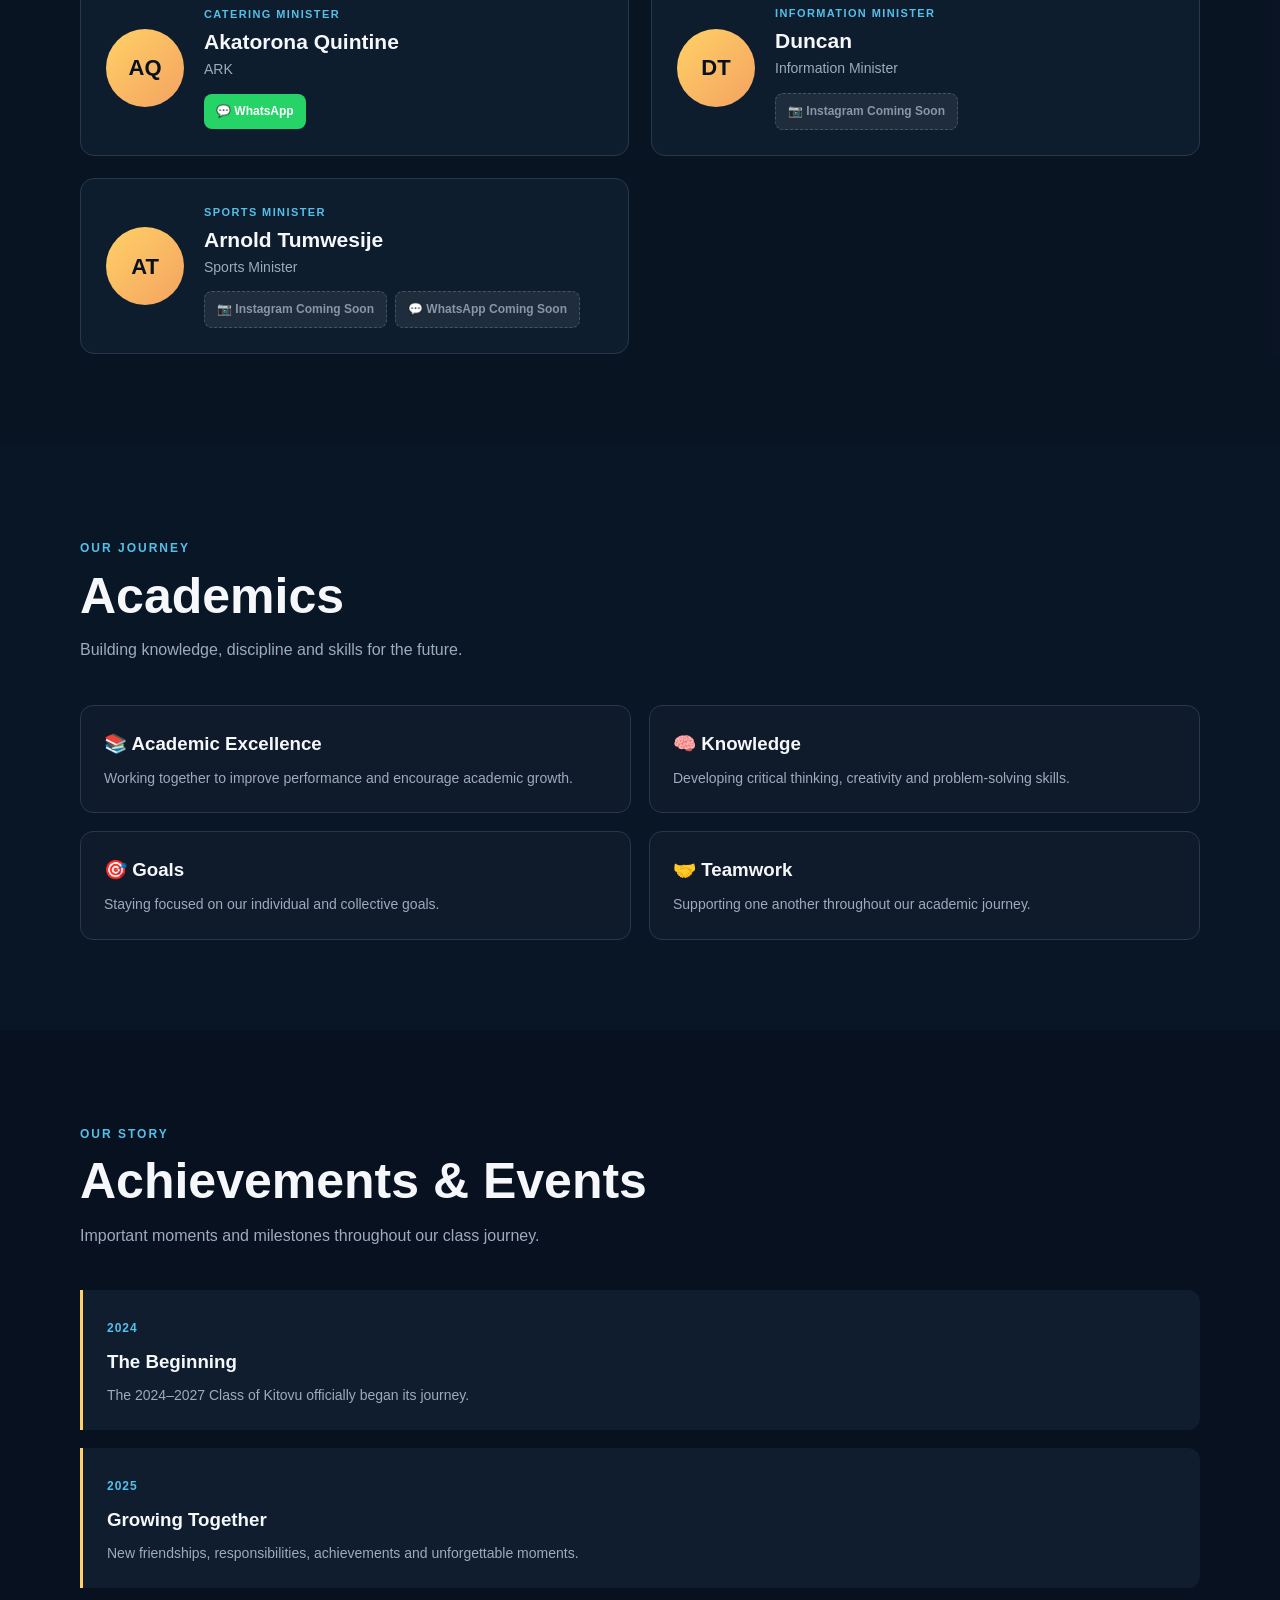
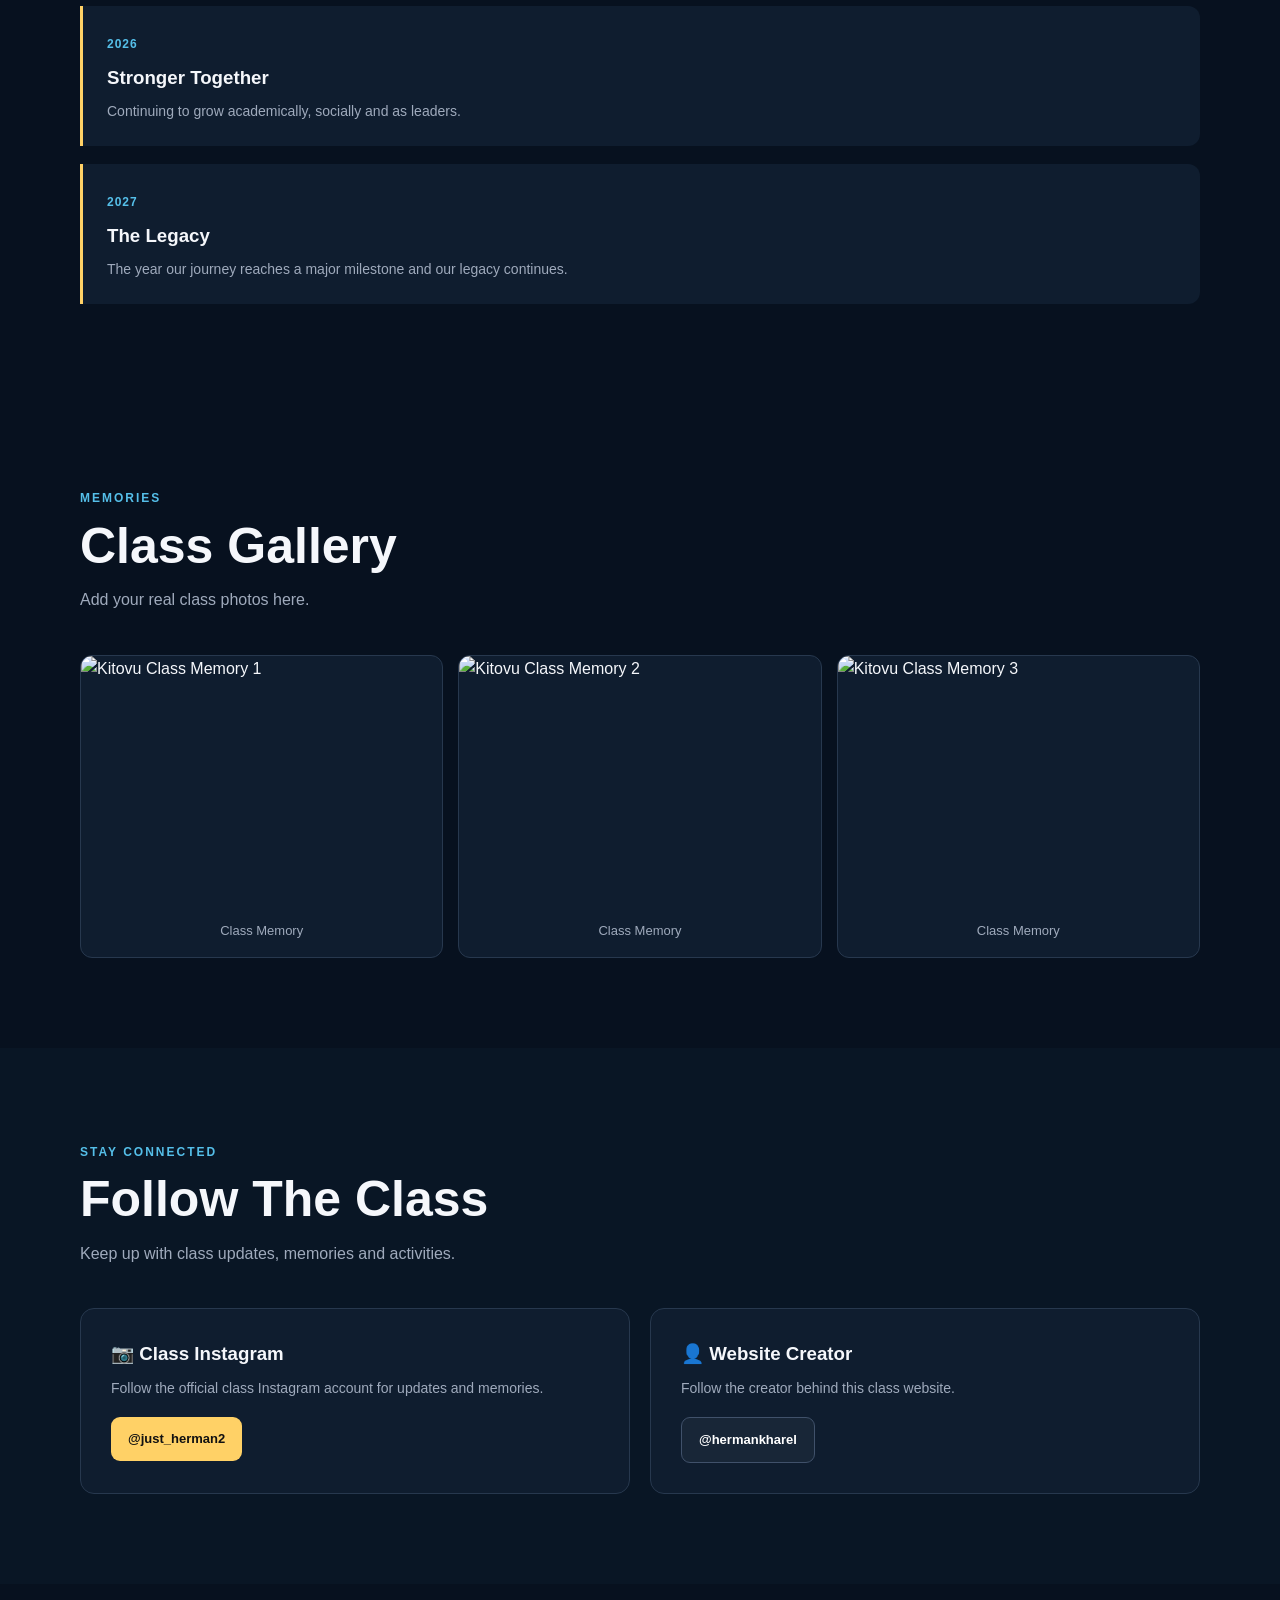
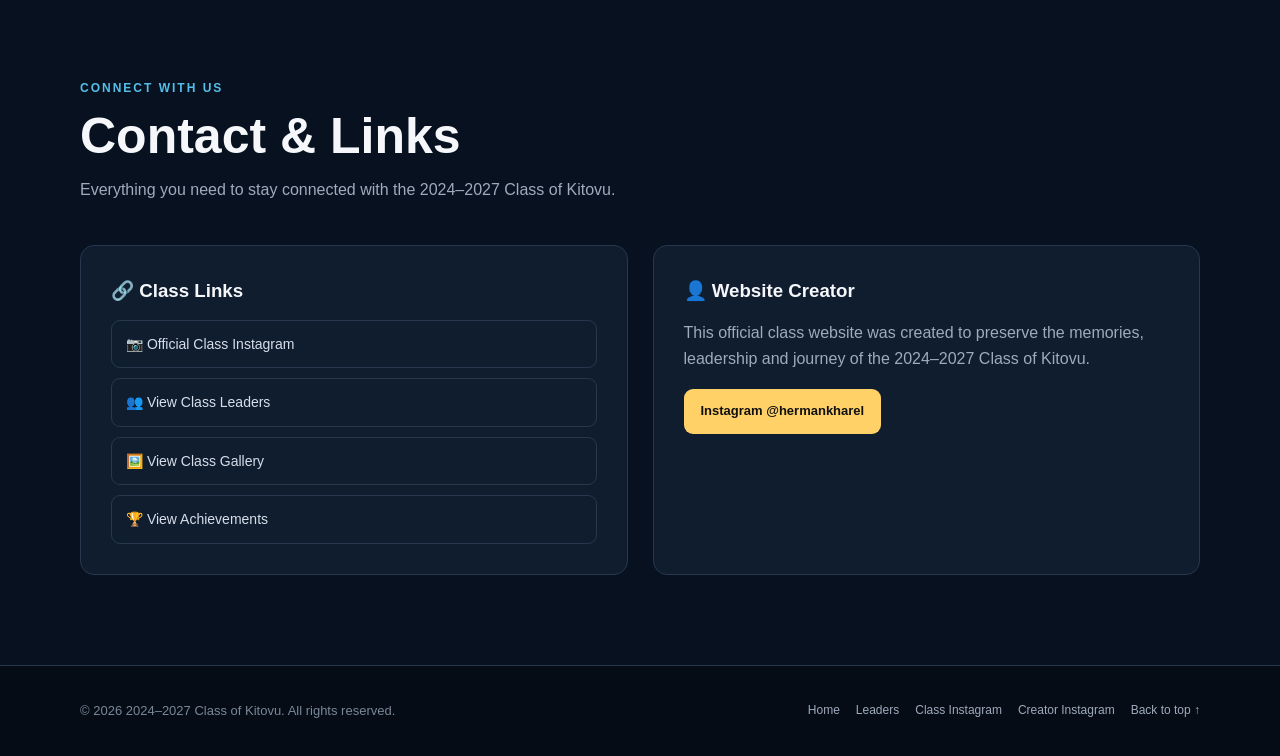
==== commit 26477c03: "Create index.html" ====
--- a/index.html
+++ b/index.html
@@ -1,20 +1,20 @@
 <!DOCTYPE html>
 <html lang="en">
 <head>
-  <meta charset="UTF-8" />
-  <meta name="viewport" content="width=device-width, initial-scale=1.0" />
-
-  <title>2024–2027 Class of Kitovu | Official Class Website</title>
+  <meta charset="UTF-8">
+  <meta name="viewport" content="width=device-width, initial-scale=1.0">
+
+  <title>2024–2027 Class of Kitovu</title>
 
   <meta
     name="description"
     content="Official website of the 2024–2027 Class of Kitovu."
-  />
+  >
 
   <link
     rel="canonical"
     href="https://kitovu-class-2024-2027.pages.dev/"
-  />
+  >
 
   <style>
     * {
@@ -33,7 +33,6 @@
       --muted: #9faabc;
       --blue: #55bfe9;
       --gold: #ffd166;
-      --gold2: #f4a261;
       --green: #25d366;
     }
 
@@ -46,8 +45,8 @@
     }
 
     a {
+      text-decoration: none;
       color: inherit;
-      text-decoration: none;
     }
 
     img {
@@ -60,14 +59,14 @@
       margin: auto;
     }
 
-    /* ================= HEADER ================= */
+    /* HEADER */
 
     header {
       position: sticky;
       top: 0;
       z-index: 1000;
-      background: rgba(7,17,31,.96);
-      backdrop-filter: blur(14px);
+      background: rgba(7,17,31,.97);
+      backdrop-filter: blur(12px);
       border-bottom: 1px solid rgba(255,255,255,.08);
     }
 
@@ -76,7 +75,7 @@
       display: flex;
       align-items: center;
       justify-content: space-between;
-      gap: 25px;
+      gap: 20px;
     }
 
     .logo-wrap {
@@ -94,20 +93,18 @@
 
     .logo-text {
       font-weight: 900;
-      letter-spacing: .5px;
     }
 
     .logo-text span {
       display: block;
       color: var(--blue);
-      font-size: 12px;
+      font-size: 11px;
       letter-spacing: 1.5px;
     }
 
     .nav-links {
       display: flex;
-      align-items: center;
-      gap: 20px;
+      gap: 19px;
       list-style: none;
     }
 
@@ -115,7 +112,6 @@
       color: #d8deea;
       font-size: 13px;
       font-weight: 700;
-      transition: .25s;
     }
 
     .nav-links a:hover {
@@ -124,23 +120,23 @@
 
     .menu-toggle {
       display: none;
+      padding: 9px 12px;
       background: transparent;
+      color: white;
       border: 1px solid var(--border);
-      color: white;
-      padding: 9px 12px;
       border-radius: 8px;
       cursor: pointer;
-    }
-
-    /* ================= HERO ================= */
+      font-size: 18px;
+    }
+
+    /* HERO */
 
     .hero {
       min-height: 88vh;
       display: flex;
       align-items: center;
-      position: relative;
       background:
-        linear-gradient(rgba(7,17,31,.74), rgba(7,17,31,.96)),
+        linear-gradient(rgba(7,17,31,.72), rgba(7,17,31,.96)),
         url("class-2027.png") center/cover no-repeat;
     }
 
@@ -150,22 +146,21 @@
     }
 
     .eyebrow {
-      display: inline-block;
       color: var(--gold);
       font-size: 12px;
       font-weight: 900;
       letter-spacing: 2px;
-      margin-bottom: 18px;
       text-transform: uppercase;
     }
 
     .hero h1 {
-      font-size: clamp(44px, 7vw, 86px);
-      line-height: .98;
-      margin-bottom: 25px;
+      font-size: clamp(44px, 7vw, 84px);
+      line-height: 1;
+      margin: 18px 0 25px;
     }
 
     .hero h1 span {
+      display: block;
       color: var(--blue);
     }
 
@@ -173,7 +168,7 @@
       max-width: 650px;
       color: #c0c9d7;
       font-size: 18px;
-      margin-bottom: 32px;
+      margin-bottom: 30px;
     }
 
     .hero-buttons {
@@ -184,9 +179,9 @@
 
     .btn {
       display: inline-flex;
+      justify-content: center;
       align-items: center;
-      justify-content: center;
-      padding: 13px 18px;
+      padding: 12px 17px;
       border-radius: 9px;
       font-size: 13px;
       font-weight: 900;
@@ -200,12 +195,11 @@
 
     .btn-primary:hover {
       transform: translateY(-3px);
-      box-shadow: 0 12px 25px rgba(255,209,102,.2);
     }
 
     .btn-secondary {
+      background: rgba(255,255,255,.04);
       border: 1px solid #40516a;
-      background: rgba(255,255,255,.04);
       color: white;
     }
 
@@ -214,7 +208,7 @@
       transform: translateY(-3px);
     }
 
-    /* ================= GENERAL ================= */
+    /* GENERAL */
 
     section {
       scroll-margin-top: 90px;
@@ -225,8 +219,8 @@
     }
 
     .section-title {
-      margin-bottom: 45px;
       max-width: 720px;
+      margin-bottom: 42px;
     }
 
     .section-title span {
@@ -247,10 +241,10 @@
       color: var(--muted);
     }
 
-    /* ================= MUSIC ================= */
+    /* MUSIC */
 
     .music-section {
-      padding: 55px 0;
+      padding: 50px 0;
       background: #091625;
       border-top: 1px solid var(--border);
       border-bottom: 1px solid var(--border);
@@ -258,16 +252,12 @@
 
     .music-box {
       display: flex;
+      justify-content: space-between;
       align-items: center;
-      justify-content: space-between;
       gap: 25px;
       padding: 28px;
       border-radius: 16px;
-      background: linear-gradient(
-        135deg,
-        rgba(255,209,102,.08),
-        rgba(85,191,233,.06)
-      );
+      background: rgba(255,255,255,.025);
       border: 1px solid var(--border);
     }
 
@@ -278,6 +268,13 @@
     .music-info p {
       color: var(--muted);
       font-size: 14px;
+    }
+
+    .music-status {
+      margin-top: 10px;
+      color: var(--blue);
+      font-size: 13px;
+      font-weight: 700;
     }
 
     .music-controls {
@@ -290,8 +287,8 @@
       border: none;
       border-radius: 9px;
       padding: 11px 15px;
+      font-weight: 900;
       cursor: pointer;
-      font-weight: 900;
     }
 
     .play-btn {
@@ -305,18 +302,11 @@
       border: 1px solid var(--border);
     }
 
-    .music-status {
-      margin-top: 12px;
-      color: var(--blue);
-      font-size: 13px;
-      font-weight: 700;
-    }
-
     audio {
       display: none;
     }
 
-    /* ================= ABOUT ================= */
+    /* ABOUT */
 
     .about-grid {
       display: grid;
@@ -326,15 +316,14 @@
     }
 
     .about-image {
+      overflow: hidden;
       border-radius: 18px;
-      overflow: hidden;
       border: 1px solid var(--border);
-      box-shadow: 0 25px 70px rgba(0,0,0,.3);
     }
 
     .about-image img {
       width: 100%;
-      aspect-ratio: 4 / 3;
+      aspect-ratio: 4/3;
       object-fit: cover;
     }
 
@@ -343,7 +332,7 @@
       margin-bottom: 17px;
     }
 
-    /* ================= CARDS ================= */
+    /* CARDS */
 
     .cards-grid {
       display: grid;
@@ -360,9 +349,8 @@
     }
 
     .card:hover {
-      transform: translateY(-6px);
+      transform: translateY(-5px);
       border-color: #3e91ba;
-      box-shadow: 0 20px 45px rgba(0,0,0,.22);
     }
 
     .card-icon {
@@ -375,7 +363,7 @@
       background: rgba(255,209,102,.12);
       color: var(--gold);
       font-weight: 900;
-      margin-bottom: 20px;
+      margin-bottom: 18px;
     }
 
     .card h3 {
@@ -388,7 +376,7 @@
       margin-bottom: 18px;
     }
 
-    /* ================= LEADERS ================= */
+    /* LEADERS */
 
     .leaders-section {
       padding: 90px 0;
@@ -407,18 +395,14 @@
       gap: 20px;
       padding: 25px;
       background: rgba(15,29,47,.97);
-      border: 1px solid #27384e;
+      border: 1px solid var(--border);
       border-radius: 14px;
-      transition:
-        transform .3s ease,
-        border-color .3s ease,
-        box-shadow .3s ease;
+      transition: .3s;
     }
 
     .leader-card:hover {
       transform: translateY(-5px);
       border-color: #3e91ba;
-      box-shadow: 0 18px 40px rgba(0,0,0,.25);
     }
 
     .leader-avatar {
@@ -433,7 +417,6 @@
       color: #07111f;
       font-size: 22px;
       font-weight: 900;
-      box-shadow: 0 8px 25px rgba(255,209,102,.18);
     }
 
     .leader-info {
@@ -442,7 +425,7 @@
 
     .leader-role {
       display: block;
-      color: #55bfe9;
+      color: var(--blue);
       font-size: 11px;
       font-weight: 800;
       letter-spacing: 1.4px;
@@ -456,7 +439,7 @@
     }
 
     .leader-info p {
-      color: #9faabc;
+      color: var(--muted);
       font-size: 14px;
       margin-bottom: 13px;
     }
@@ -475,28 +458,15 @@
       border-radius: 8px;
       font-size: 12px;
       font-weight: 800;
-      transition: .25s;
-    }
-
-    .social-btn.instagram {
-      background: #ffffff;
-      color: #111111;
-    }
-
-    .social-btn.instagram:hover {
-      background: #e1306c;
-      color: #ffffff;
-      transform: translateY(-2px);
     }
 
     .social-btn.whatsapp {
       background: var(--green);
-      color: #ffffff;
+      color: white;
     }
 
     .social-btn.whatsapp:hover {
       background: #1ebe5d;
-      transform: translateY(-2px);
     }
 
     .social-btn.pending {
@@ -505,7 +475,7 @@
       border: 1px dashed rgba(255,255,255,.18);
     }
 
-    /* ================= ACADEMICS ================= */
+    /* ACADEMICS */
 
     .academics {
       background: #091625;
@@ -533,7 +503,7 @@
       font-size: 14px;
     }
 
-    /* ================= ACHIEVEMENTS ================= */
+    /* ACHIEVEMENTS */
 
     .timeline {
       display: grid;
@@ -563,7 +533,7 @@
       font-size: 14px;
     }
 
-    /* ================= GALLERY ================= */
+    /* GALLERY */
 
     .gallery {
       display: grid;
@@ -582,20 +552,16 @@
       width: 100%;
       height: 250px;
       object-fit: cover;
-      transition: .4s;
-    }
-
-    .gallery-item:hover img {
-      transform: scale(1.06);
     }
 
     .gallery-note {
-      padding: 20px;
+      padding: 15px;
+      text-align: center;
       color: var(--muted);
-      text-align: center;
-    }
-
-    /* ================= SOCIAL ================= */
+      font-size: 13px;
+    }
+
+    /* SOCIAL */
 
     .social-section {
       background: #091625;
@@ -620,11 +586,11 @@
 
     .social-card p {
       color: var(--muted);
+      font-size: 14px;
       margin-bottom: 17px;
-      font-size: 14px;
-    }
-
-    /* ================= CONTACT ================= */
+    }
+
+    /* CONTACT */
 
     .contact-grid {
       display: grid;
@@ -654,7 +620,6 @@
       border-radius: 9px;
       color: #d7deea;
       font-size: 14px;
-      transition: .25s;
     }
 
     .contact-link:hover {
@@ -662,7 +627,7 @@
       color: var(--blue);
     }
 
-    /* ================= FOOTER ================= */
+    /* FOOTER */
 
     footer {
       padding: 35px 0;
@@ -693,13 +658,14 @@
       font-size: 12px;
     }
 
-    .footer-links a:hover {
-      color: var(--blue);
-    }
-
-    /* ================= MOBILE ================= */
+    /* MOBILE */
 
     @media (max-width: 850px) {
+
+      .menu-toggle {
+        display: block;
+      }
+
       .nav-links {
         display: none;
         position: absolute;
@@ -710,15 +676,10 @@
         background: #07111f;
         border-bottom: 1px solid var(--border);
         flex-direction: column;
-        align-items: flex-start;
       }
 
       .nav-links.active {
         display: flex;
-      }
-
-      .menu-toggle {
-        display: block;
       }
 
       .about-grid,
@@ -750,12 +711,9 @@
     }
 
     @media (max-width: 520px) {
+
       .hero {
         min-height: 78vh;
-      }
-
-      .hero-content {
-        padding: 70px 0;
       }
 
       .cards-grid,
@@ -782,13 +740,13 @@
 
 <body>
 
-  <!-- ================= HEADER ================= -->
+  <!-- HEADER -->
 
   <header>
     <div class="container nav">
 
       <a href="#home" class="logo-wrap">
-        <img src="logo.png" alt="Kitovu Class Logo" class="logo" />
+        <img src="logo.png" alt="Kitovu Class Logo" class="logo">
 
         <div class="logo-text">
           KITOVU CLASS
@@ -815,7 +773,7 @@
   </header>
 
 
-  <!-- ================= HERO ================= -->
+  <!-- HERO -->
 
   <main id="home">
 
@@ -836,23 +794,17 @@
 
           <p>
             One class. One journey. One legacy.
-            Welcome to the official digital home of the
-            2024–2027 Class of Kitovu.
+            Welcome to the official digital home of
+            the 2024–2027 Class of Kitovu.
           </p>
 
           <div class="hero-buttons">
 
-            <a
-              href="#leaders"
-              class="btn btn-primary"
-            >
+            <a href="#leaders" class="btn btn-primary">
               Meet Our Leaders
             </a>
 
-            <a
-              href="#about"
-              class="btn btn-secondary"
-            >
+            <a href="#about" class="btn btn-secondary">
               Explore Our Class
             </a>
 
@@ -865,7 +817,7 @@
     </section>
 
 
-    <!-- ================= MUSIC ================= -->
+    <!-- MUSIC -->
 
     <section class="music-section">
 
@@ -882,10 +834,7 @@
               2024–2027 Class of Kitovu.
             </p>
 
-            <div
-              class="music-status"
-              id="musicStatus"
-            >
+            <div class="music-status" id="musicStatus">
               Music is ready
             </div>
 
@@ -911,23 +860,18 @@
 
         </div>
 
-        <audio
-          id="classSong"
-          src="class-song.mp3"
-          preload="metadata"
-        ></audio>
+        <audio id="classSong" preload="auto">
+          <source src="./class-song.mp3" type="audio/mpeg">
+        </audio>
 
       </div>
 
     </section>
 
 
-    <!-- ================= ABOUT ================= -->
-
-    <section
-      class="section"
-      id="about"
-    >
+    <!-- ABOUT -->
+
+    <section class="section" id="about">
 
       <div class="container">
 
@@ -937,7 +881,7 @@
             <img
               src="class-2027.png"
               alt="2024–2027 Class of Kitovu"
-            />
+            >
           </div>
 
           <div class="about-text">
@@ -966,10 +910,7 @@
               contributes something special to our journey.
             </p>
 
-            <a
-              href="#students"
-              class="btn btn-primary"
-            >
+            <a href="#students" class="btn btn-primary">
               Discover More
             </a>
 
@@ -982,12 +923,9 @@
     </section>
 
 
-    <!-- ================= STUDENTS ================= -->
-
-    <section
-      class="section"
-      id="students"
-    >
+    <!-- STUDENTS -->
+
+    <section class="section" id="students">
 
       <div class="container">
 
@@ -995,9 +933,7 @@
 
           <span>Our Community</span>
 
-          <h2>
-            The Students
-          </h2>
+          <h2>The Students</h2>
 
           <p>
             A strong class is built by the people
@@ -1010,13 +946,9 @@
 
           <article class="card">
 
-            <span class="card-icon">
-              01
-            </span>
-
-            <h3>
-              Class Community
-            </h3>
+            <span class="card-icon">01</span>
+
+            <h3>Class Community</h3>
 
             <p>
               Students united by friendship,
@@ -1028,13 +960,9 @@
 
           <article class="card">
 
-            <span class="card-icon">
-              02
-            </span>
-
-            <h3>
-              Class Leadership
-            </h3>
+            <span class="card-icon">02</span>
+
+            <h3>Class Leadership</h3>
 
             <p>
               Our ministers, representatives and
@@ -1042,10 +970,7 @@
               2024–2027 Class of Kitovu.
             </p>
 
-            <a
-              class="btn btn-primary"
-              href="#leaders"
-            >
+            <a href="#leaders" class="btn btn-primary">
               View Leaders
             </a>
 
@@ -1054,23 +979,16 @@
 
           <article class="card">
 
-            <span class="card-icon">
-              03
-            </span>
-
-            <h3>
-              Shared Memories
-            </h3>
+            <span class="card-icon">03</span>
+
+            <h3>Shared Memories</h3>
 
             <p>
               Events, celebrations, achievements
               and moments we will never forget.
             </p>
 
-            <a
-              class="btn btn-secondary"
-              href="#gallery"
-            >
+            <a href="#gallery" class="btn btn-secondary">
               View Gallery
             </a>
 
@@ -1083,12 +1001,9 @@
     </section>
 
 
-    <!-- ================= LEADERS ================= -->
-
-    <section
-      class="leaders-section"
-      id="leaders"
-    >
+    <!-- LEADERS -->
+
+    <section class="leaders-section" id="leaders">
 
       <div class="container">
 
@@ -1096,9 +1011,7 @@
 
           <span>Class Leadership</span>
 
-          <h2>
-            Meet Our Leaders
-          </h2>
+          <h2>Meet Our Leaders</h2>
 
           <p>
             The students entrusted with helping lead,
@@ -1135,14 +1048,9 @@
 
               <div class="leader-buttons">
 
-                <a
-                  href="https://www.instagram.com/that.guy.atuhura/"
-                  target="_blank"
-                  rel="noopener noreferrer"
-                  class="social-btn instagram"
-                >
-                  📷 Instagram
-                </a>
+                <span class="social-btn pending">
+                  📷 Instagram Coming Soon
+                </span>
 
               </div>
 
@@ -1174,15 +1082,6 @@
               </p>
 
               <div class="leader-buttons">
-
-                <a
-                  href="https://www.instagram.com/kenny.ug/"
-                  target="_blank"
-                  rel="noopener noreferrer"
-                  class="social-btn instagram"
-                >
-                  📷 Instagram
-                </a>
 
                 <a
                   href="https://wa.me/256752086612"
@@ -1431,14 +1330,9 @@
 
               <div class="leader-buttons">
 
-                <a
-                  href="https://www.instagram.com/duncan.twin/"
-                  target="_blank"
-                  rel="noopener noreferrer"
-                  class="social-btn instagram"
-                >
-                  📷 Instagram
-                </a>
+                <span class="social-btn pending">
+                  📷 Instagram Coming Soon
+                </span>
 
               </div>
 
@@ -1493,12 +1387,9 @@
     </section>
 
 
-    <!-- ================= ACADEMICS ================= -->
-
-    <section
-      class="section academics"
-      id="academics"
-    >
+    <!-- ACADEMICS -->
+
+    <section class="section academics" id="academics">
 
       <div class="container">
 
@@ -1506,9 +1397,7 @@
 
           <span>Our Journey</span>
 
-          <h2>
-            Academics
-          </h2>
+          <h2>Academics</h2>
 
           <p>
             Building knowledge, discipline and skills
@@ -1517,62 +1406,38 @@
 
         </div>
 
-
         <div class="academic-list">
 
           <article class="academic-item">
-
-            <h3>
-              📚 Academic Excellence
-            </h3>
-
+            <h3>📚 Academic Excellence</h3>
             <p>
               Working together to improve performance
               and encourage academic growth.
             </p>
-
-          </article>
-
+          </article>
 
           <article class="academic-item">
-
-            <h3>
-              🧠 Knowledge
-            </h3>
-
+            <h3>🧠 Knowledge</h3>
             <p>
               Developing critical thinking, creativity
               and problem-solving skills.
             </p>
-
-          </article>
-
+          </article>
 
           <article class="academic-item">
-
-            <h3>
-              🎯 Goals
-            </h3>
-
+            <h3>🎯 Goals</h3>
             <p>
-              Staying focused on our individual and
-              collective goals.
+              Staying focused on our individual
+              and collective goals.
             </p>
-
-          </article>
-
+          </article>
 
           <article class="academic-item">
-
-            <h3>
-              🤝 Teamwork
-            </h3>
-
+            <h3>🤝 Teamwork</h3>
             <p>
               Supporting one another throughout
               our academic journey.
             </p>
-
           </article>
 
         </div>
@@ -1582,12 +1447,9 @@
     </section>
 
 
-    <!-- ================= ACHIEVEMENTS ================= -->
-
-    <section
-      class="section"
-      id="achievements"
-    >
+    <!-- ACHIEVEMENTS -->
+
+    <section class="section" id="achievements">
 
       <div class="container">
 
@@ -1595,9 +1457,7 @@
 
           <span>Our Story</span>
 
-          <h2>
-            Achievements & Events
-          </h2>
+          <h2>Achievements & Events</h2>
 
           <p>
             Important moments and milestones
@@ -1606,18 +1466,13 @@
 
         </div>
 
-
         <div class="timeline">
 
           <article class="timeline-item">
 
-            <span>
-              2024
-            </span>
-
-            <h3>
-              The Beginning
-            </h3>
+            <span>2024</span>
+
+            <h3>The Beginning</h3>
 
             <p>
               The 2024–2027 Class of Kitovu
@@ -1626,16 +1481,11 @@
 
           </article>
 
-
           <article class="timeline-item">
 
-            <span>
-              2025
-            </span>
-
-            <h3>
-              Growing Together
-            </h3>
+            <span>2025</span>
+
+            <h3>Growing Together</h3>
 
             <p>
               New friendships, responsibilities,
@@ -1644,16 +1494,11 @@
 
           </article>
 
-
           <article class="timeline-item">
 
-            <span>
-              2026
-            </span>
-
-            <h3>
-              Stronger Together
-            </h3>
+            <span>2026</span>
+
+            <h3>Stronger Together</h3>
 
             <p>
               Continuing to grow academically,
@@ -1662,16 +1507,11 @@
 
           </article>
 
-
           <article class="timeline-item">
 
-            <span>
-              2027
-            </span>
-
-            <h3>
-              The Legacy
-            </h3>
+            <span>2027</span>
+
+            <h3>The Legacy</h3>
 
             <p>
               The year our journey reaches a major
@@ -1687,12 +1527,9 @@
     </section>
 
 
-    <!-- ================= GALLERY ================= -->
-
-    <section
-      class="section"
-      id="gallery"
-    >
+    <!-- GALLERY -->
+
+    <section class="section" id="gallery">
 
       <div class="container">
 
@@ -1700,59 +1537,46 @@
 
           <span>Memories</span>
 
-          <h2>
-            Class Gallery
-          </h2>
+          <h2>Class Gallery</h2>
 
           <p>
-            A collection of moments from the
-            2024–2027 Class of Kitovu.
+            Add your real class photos here.
           </p>
 
         </div>
 
-
         <div class="gallery">
 
+          <!-- Replace these with your actual photos -->
+
           <div class="gallery-item">
-
             <img
-              src="class-2027.png"
-              alt="Class memory"
-            />
-
+              src="gallery1.jpg"
+              alt="Kitovu Class Memory 1"
+            >
             <div class="gallery-note">
-              Our Class
-            </div>
-
+              Class Memory
+            </div>
           </div>
 
-
           <div class="gallery-item">
-
             <img
-              src="class-2027.png"
-              alt="Kitovu class"
-            />
-
+              src="gallery2.jpg"
+              alt="Kitovu Class Memory 2"
+            >
             <div class="gallery-note">
-              2024–2027
-            </div>
-
+              Class Memory
+            </div>
           </div>
 
-
           <div class="gallery-item">
-
             <img
-              src="class-2027.png"
-              alt="Class memories"
-            />
-
+              src="gallery3.jpg"
+              alt="Kitovu Class Memory 3"
+            >
             <div class="gallery-note">
-              Together
-            </div>
-
+              Class Memory
+            </div>
           </div>
 
         </div>
@@ -1762,12 +1586,9 @@
     </section>
 
 
-    <!-- ================= SOCIAL ================= -->
-
-    <section
-      class="section social-section"
-      id="social"
-    >
+    <!-- SOCIAL -->
+
+    <section class="section social-section" id="social">
 
       <div class="container">
 
@@ -1775,9 +1596,7 @@
 
           <span>Stay Connected</span>
 
-          <h2>
-            Follow The Class
-          </h2>
+          <h2>Follow The Class</h2>
 
           <p>
             Keep up with class updates,
@@ -1786,14 +1605,11 @@
 
         </div>
 
-
         <div class="social-box">
 
           <article class="social-card">
 
-            <h3>
-              📷 Class Instagram
-            </h3>
+            <h3>📷 Class Instagram</h3>
 
             <p>
               Follow the official class Instagram
@@ -1814,9 +1630,7 @@
 
           <article class="social-card">
 
-            <h3>
-              👤 Website Creator
-            </h3>
+            <h3>👤 Website Creator</h3>
 
             <p>
               Follow the creator behind this
@@ -1841,12 +1655,9 @@
     </section>
 
 
-    <!-- ================= CONTACT ================= -->
-
-    <section
-      class="section"
-      id="contact"
-    >
+    <!-- CONTACT -->
+
+    <section class="section" id="contact">
 
       <div class="container">
 
@@ -1854,9 +1665,7 @@
 
           <span>Connect With Us</span>
 
-          <h2>
-            Contact & Links
-          </h2>
+          <h2>Contact & Links</h2>
 
           <p>
             Everything you need to stay connected
@@ -1865,14 +1674,11 @@
 
         </div>
 
-
         <div class="contact-grid">
 
           <div class="contact-card">
 
-            <h3>
-              🔗 Class Links
-            </h3>
+            <h3>🔗 Class Links</h3>
 
             <div class="contact-links">
 
@@ -1913,9 +1719,7 @@
 
           <div class="contact-card">
 
-            <h3>
-              👤 Website Creator
-            </h3>
+            <h3>👤 Website Creator</h3>
 
             <p style="color:#9faabc; margin-bottom:18px;">
               This official class website was created
@@ -1943,7 +1747,7 @@
   </main>
 
 
-  <!-- ================= FOOTER ================= -->
+  <!-- FOOTER -->
 
   <footer>
 
@@ -1957,13 +1761,9 @@
 
       <div class="footer-links">
 
-        <a href="#home">
-          Home
-        </a>
-
-        <a href="#leaders">
-          Leaders
-        </a>
+        <a href="#home">Home</a>
+
+        <a href="#leaders">Leaders</a>
 
         <a
           href="https://www.instagram.com/just_herman2"
@@ -1992,17 +1792,17 @@
   </footer>
 
 
-  <!-- ================= JAVASCRIPT ================= -->
+  <!-- JAVASCRIPT -->
 
   <script>
 
-    /* Current Year */
+    /* YEAR */
 
     document.getElementById("year").textContent =
       new Date().getFullYear();
 
 
-    /* Mobile Menu */
+    /* MOBILE MENU */
 
     const menuToggle =
       document.getElementById("menuToggle");
@@ -2011,28 +1811,21 @@
       document.getElementById("navLinks");
 
     menuToggle.addEventListener("click", () => {
-
       navLinks.classList.toggle("active");
-
     });
-
-
-    /* Close Mobile Menu After Click */
 
     document
       .querySelectorAll("#navLinks a")
       .forEach(link => {
 
         link.addEventListener("click", () => {
-
           navLinks.classList.remove("active");
-
         });
 
       });
 
 
-    /* Music Player */
+    /* MUSIC PLAYER */
 
     const classSong =
       document.getElementById("classSong");
@@ -2047,28 +1840,19 @@
       document.getElementById("musicStatus");
 
 
-    musicToggle.addEventListener(
-      "click",
-      async () => {
+    musicToggle.addEventListener("click", async () => {
+
+      try {
 
         if (classSong.paused) {
 
-          try {
-
-            await classSong.play();
-
-            musicToggle.textContent =
-              "⏸ PAUSE MUSIC";
-
-            musicStatus.textContent =
-              "Now playing 🎵";
-
-          } catch (error) {
-
-            musicStatus.textContent =
-              "⚠️ Music could not play. Check that class-song.mp3 is uploaded.";
-
-          }
+          await classSong.play();
+
+          musicToggle.textContent =
+            "⏸ PAUSE MUSIC";
+
+          musicStatus.textContent =
+            "Now playing 🎵";
 
         } else {
 
@@ -2082,39 +1866,49 @@
 
         }
 
+      } catch (error) {
+
+        console.error(error);
+
+        musicStatus.textContent =
+          "⚠️ Music could not play. Check that class-song.mp3 is uploaded.";
+
       }
-    );
-
-
-    musicStop.addEventListener(
-      "click",
-      () => {
-
-        classSong.pause();
-
-        classSong.currentTime = 0;
-
-        musicToggle.textContent =
-          "▶ PLAY MUSIC";
-
-        musicStatus.textContent =
-          "Music stopped";
-
-      }
-    );
-
-
-    classSong.addEventListener(
-      "error",
-      () => {
-
-        musicStatus.textContent =
-          "⚠️ class-song.mp3 was not found.";
-
-      }
-    );
+
+    });
+
+
+    musicStop.addEventListener("click", () => {
+
+      classSong.pause();
+
+      classSong.currentTime = 0;
+
+      musicToggle.textContent =
+        "▶ PLAY MUSIC";
+
+      musicStatus.textContent =
+        "Music stopped";
+
+    });
+
+
+    classSong.addEventListener("loadedmetadata", () => {
+
+      musicStatus.textContent =
+        "Music is ready 🎵";
+
+    });
+
+
+    classSong.addEventListener("error", () => {
+
+      musicStatus.textContent =
+        "⚠️ class-song.mp3 could not be found.";
+
+    });
 
   </script>
 
 </body>
-        </html>
+                </html>
